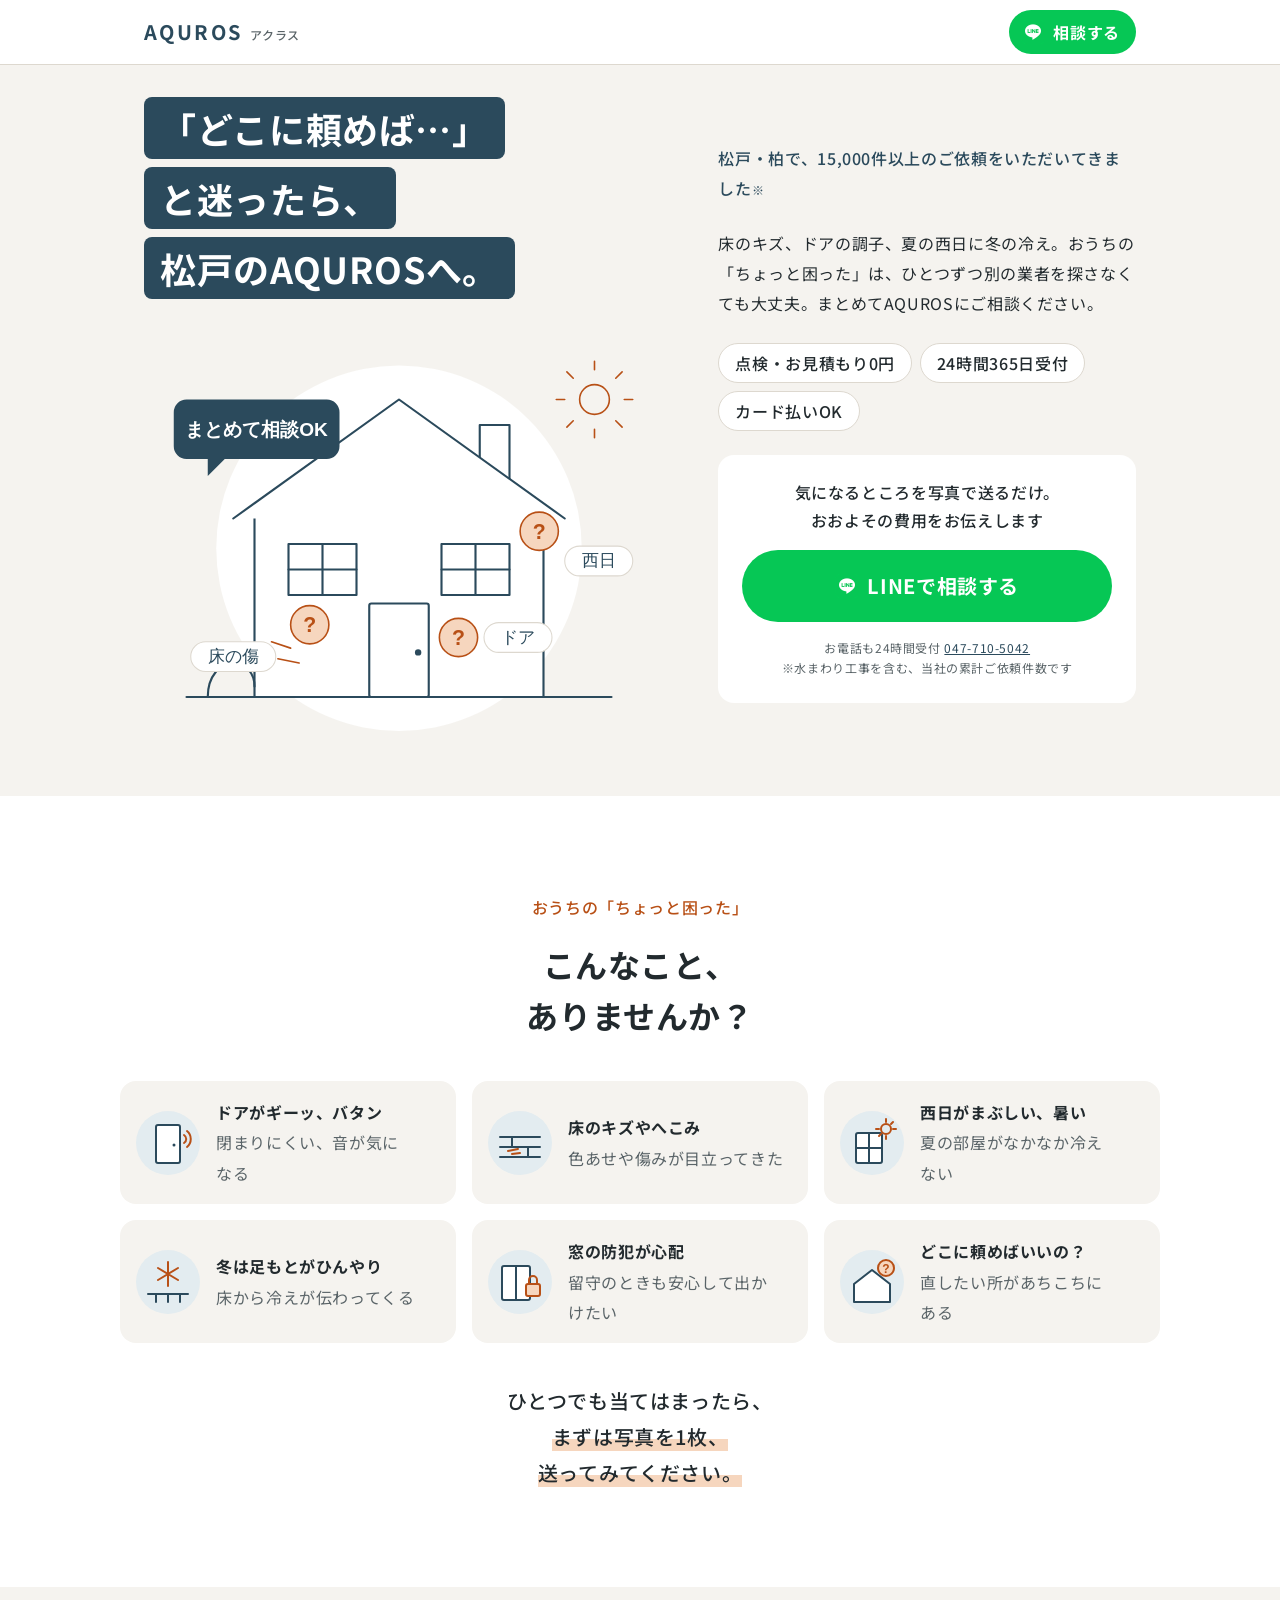
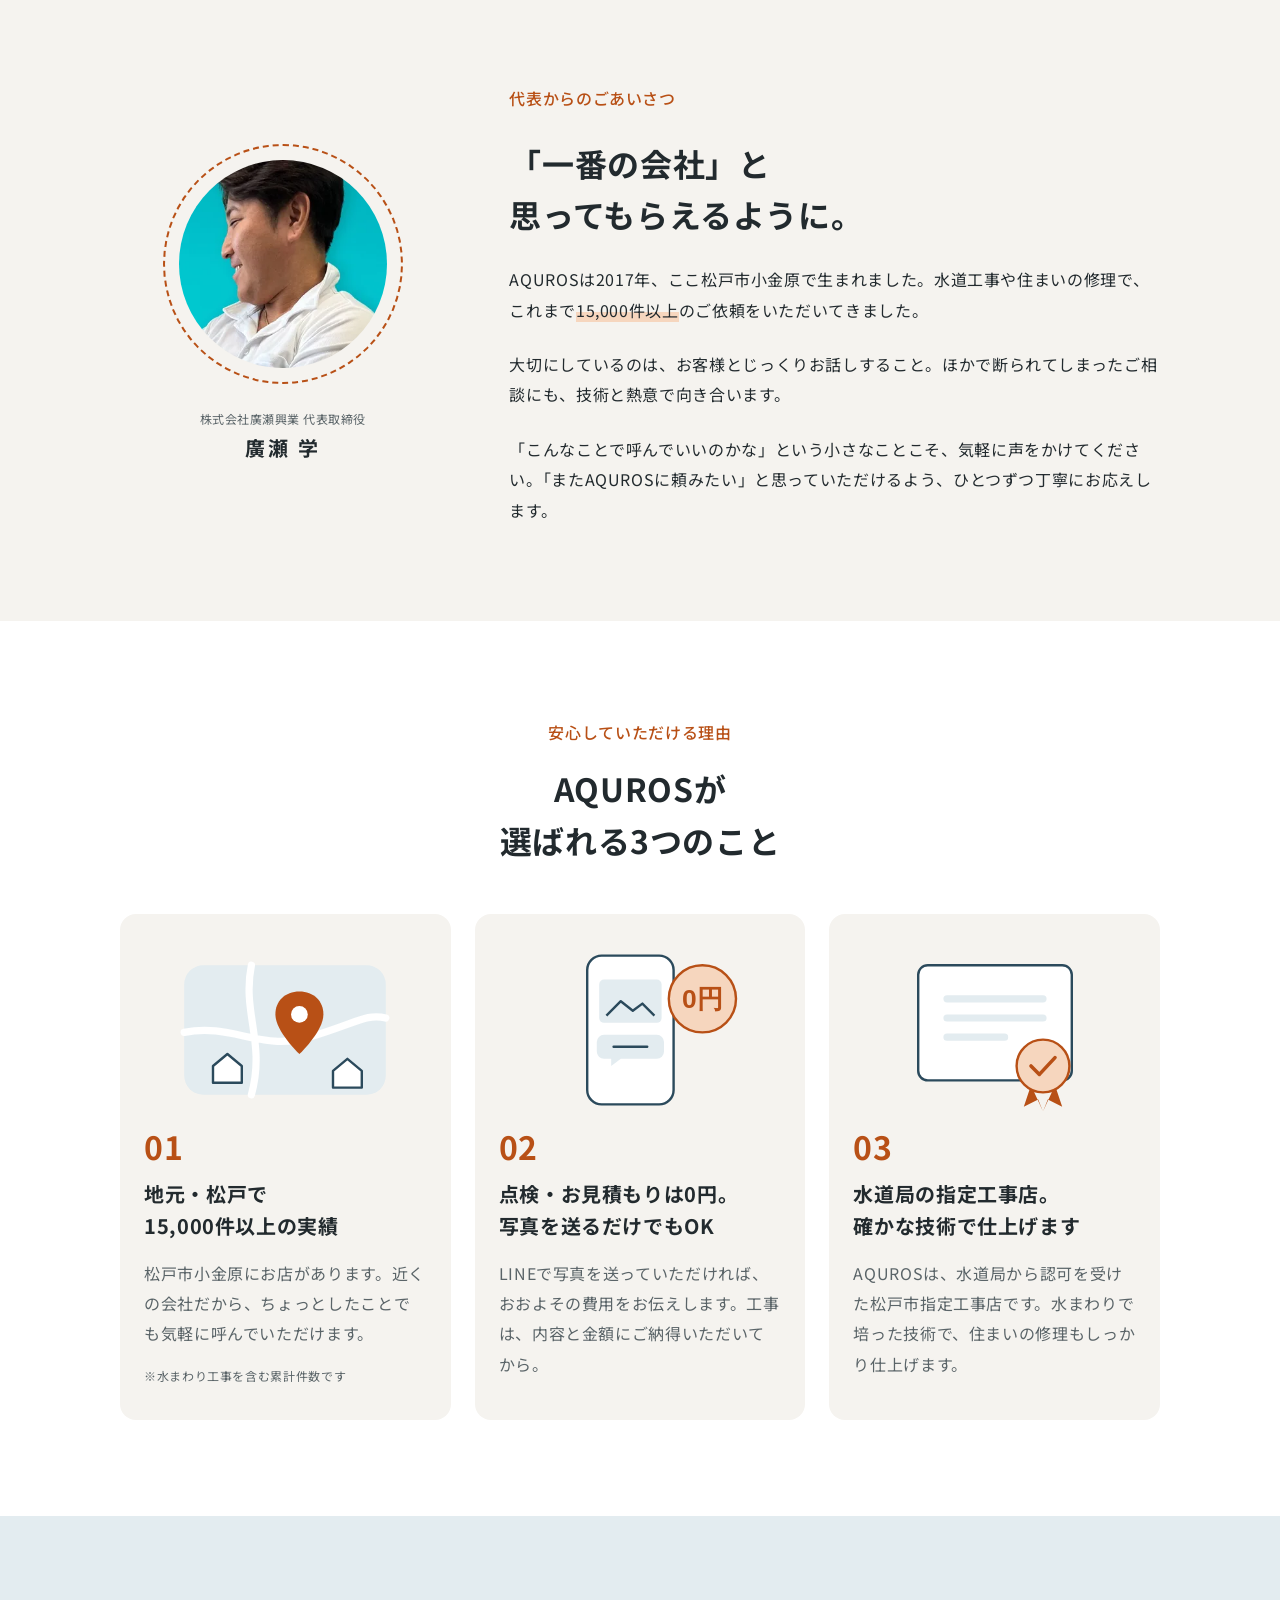
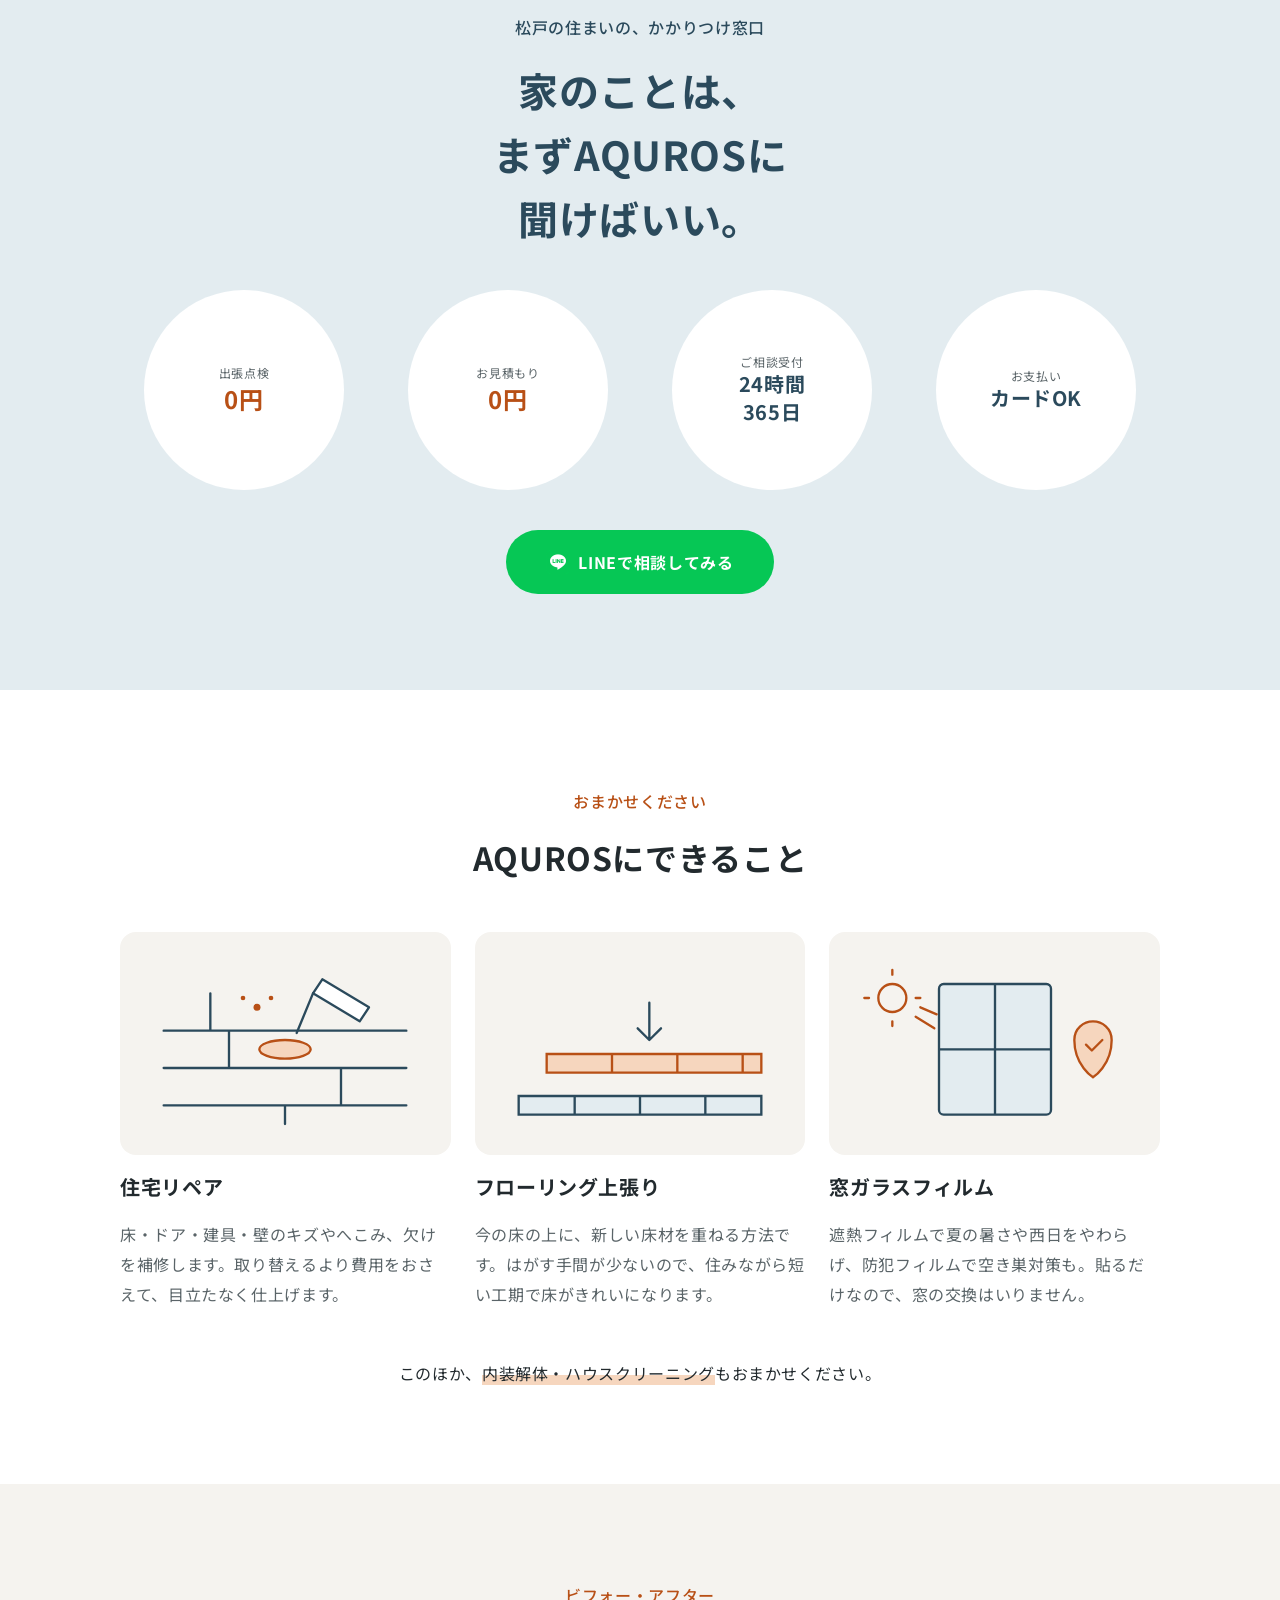
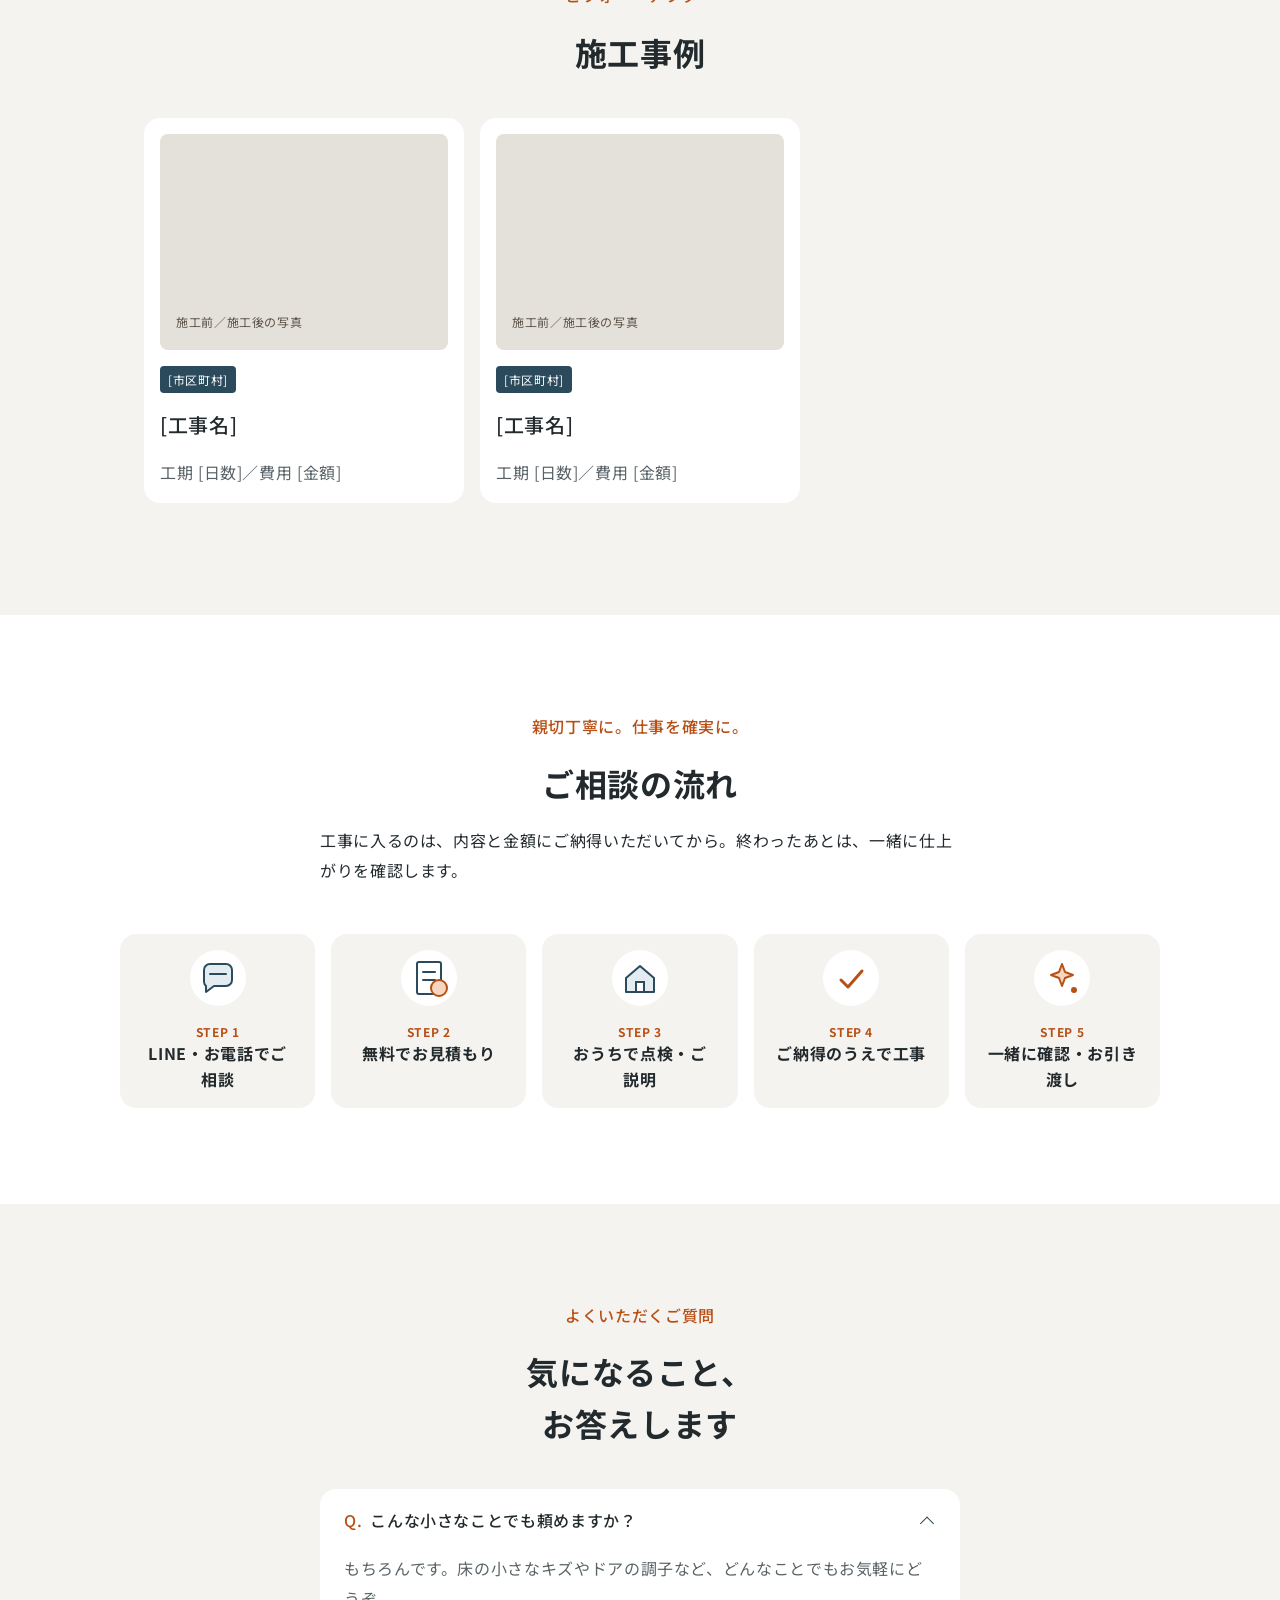
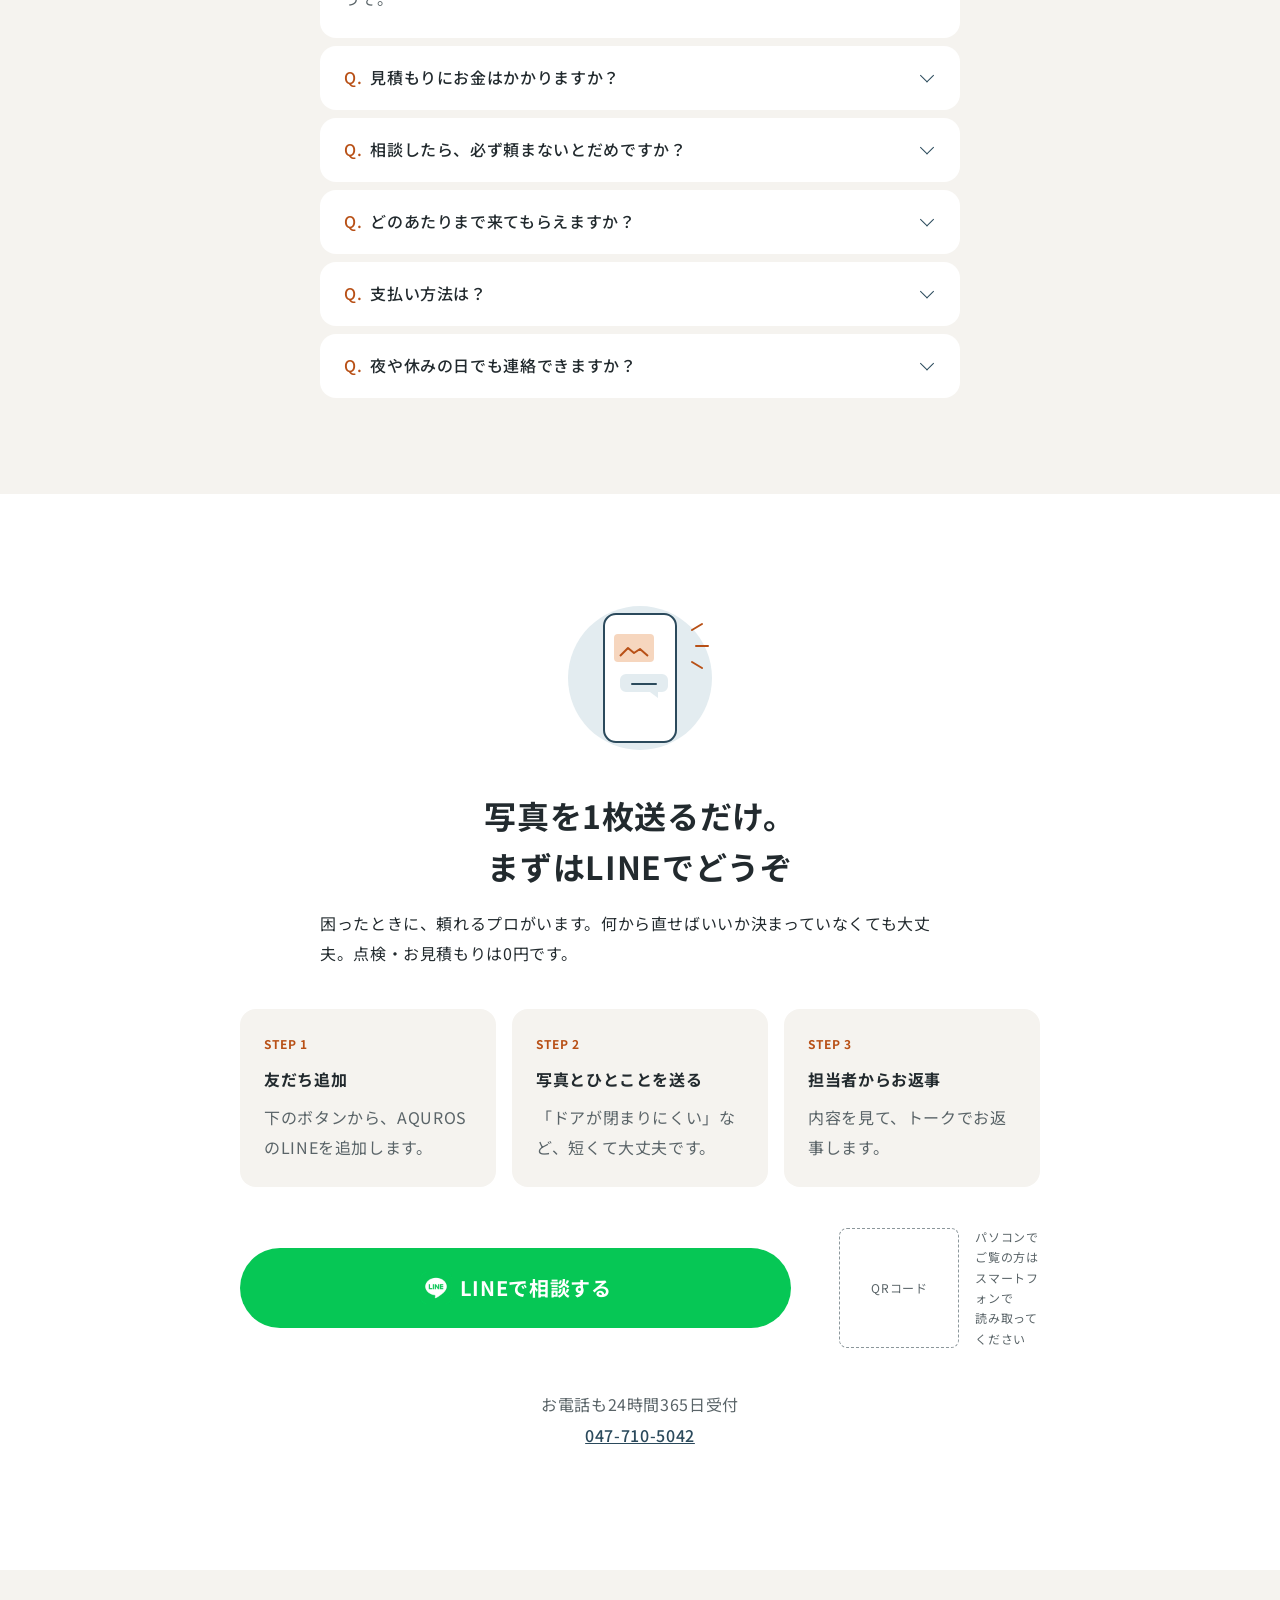
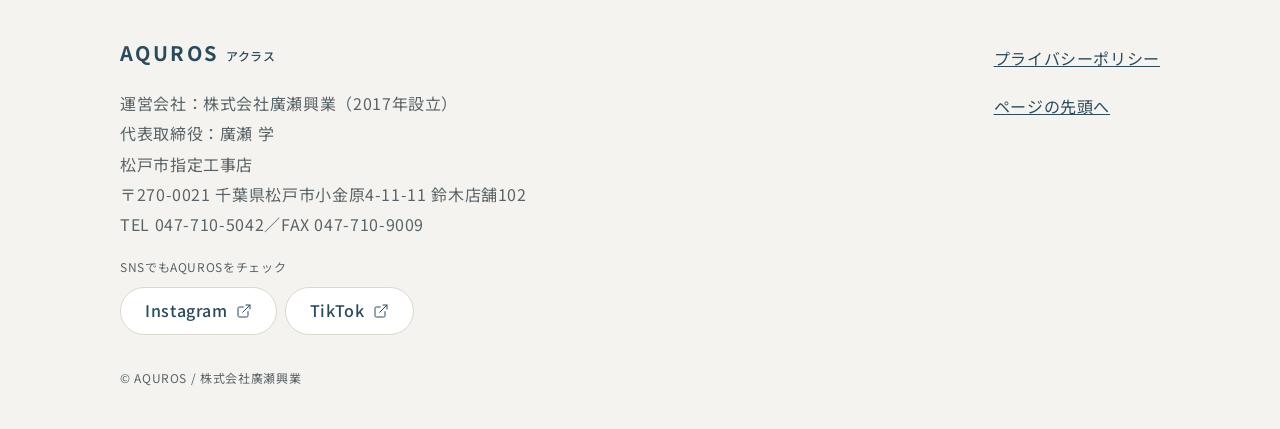
==== index.html @ 1b0f08cf "Initial commit Co-Authored-By: Claude Opus 5.5 <noreply@anthropic.com>" ====
<!doctype html>
<html lang="ja">
<head>
  <meta charset="utf-8">
  <meta name="viewport" content="width=device-width, initial-scale=1">
  <title>松戸・柏の住まいのリペア・リフォーム相談｜AQUROS（アクラス）</title>
  <meta name="description" content="床のキズ、ドアの調子、夏の西日に冬の冷え。おうちの「ちょっと困った」をまとめて相談できる、松戸市小金原のAQUROS（アクラス）。点検・お見積もり0円、LINEで写真を送るだけで概算がわかります。">
  <link rel="preconnect" href="https://fonts.googleapis.com">
  <link rel="preconnect" href="https://fonts.gstatic.com" crossorigin>
  <link rel="stylesheet" href="https://fonts.googleapis.com/css2?family=Noto+Sans+JP:wght@400;500;700&display=swap">
  <link rel="stylesheet" href="assets/css/reset.css">
  <link rel="stylesheet" href="assets/css/style.min.css">
  <script src="assets/vendor/gsap/gsap.min.js" defer></script>
  <script src="assets/vendor/gsap/ScrollTrigger.min.js" defer></script>
  <script src="assets/js/main.min.js" defer></script>
</head>
<body>
  <header class="header">
    <div class="header__inner">
      <a class="header__logo" href="#top" aria-label="AQUROS（アクラス）ページの先頭へ">
        <span class="header__logo-en">AQUROS</span>
        <span class="header__logo-ja">アクラス</span>
      </a>
      <!-- TODO: LINE公式アカウントの友だち追加URLに差し替え（ページ内の https://lin.ee/XXXXXXX をすべて置換） -->
      <a class="button button--line button--small" href="https://lin.ee/XXXXXXX" aria-label="LINEで相談する" data-cta="line-header">
        <img class="button__icon" src="assets/images/line-icon.png" alt="" width="24" height="24">
        <span class="button__label">相談する</span>
      </a>
    </div>
  </header>

  <main>
    <section class="fv" id="top">
      <div class="fv__inner">
        <div class="fv__main">
          <h1 class="fv__title">
            <span class="fv__title-line">「どこに頼めば…」</span>
            <span class="fv__title-line">と迷ったら、</span>
            <span class="fv__title-line">松戸のAQUROSへ。</span>
          </h1>
          <img class="fv__illust" src="assets/images/illust/fv-house.svg" alt="ドア・西日・床の傷など、家のあちこちに困りごとがある様子のイラスト" width="480" height="400" fetchpriority="high">
        </div>
        <div class="fv__body">
          <p class="fv__lead">松戸・柏で、15,000件以上のご依頼をいただいてきました<span class="fv__mark">※</span></p>
          <p class="fv__text">床のキズ、ドアの調子、夏の西日に冬の冷え。おうちの「ちょっと困った」は、ひとつずつ別の業者を探さなくても大丈夫。まとめてAQUROSにご相談ください。</p>
          <ul class="tag-list">
            <li class="tag-list__item">点検・お見積もり0円</li>
            <li class="tag-list__item">24時間365日受付</li>
            <li class="tag-list__item">カード払いOK</li>
          </ul>
          <div class="cta-box" data-hide-fixed-cta>
            <p class="cta-box__lead">気になるところを写真で送るだけ。<br>おおよその費用をお伝えします</p>
            <a class="button button--line button--large" href="https://lin.ee/XXXXXXX" data-cta="line-fv">
              <img class="button__icon" src="assets/images/line-icon.png" alt="" width="24" height="24">
              <span class="button__label">LINEで相談する</span>
            </a>
            <p class="cta-box__note">お電話も24時間受付 <a href="tel:0477105042">047-710-5042</a><br>※水まわり工事を含む、当社の累計ご依頼件数です</p>
          </div>
        </div>
      </div>
    </section>

    <section class="worries">
      <div class="worries__inner">
        <div class="section-heading" data-animate>
          <p class="section-heading__eyebrow">おうちの「ちょっと困った」</p>
          <h2 class="section-heading__title">こんなこと、<br>ありませんか？</h2>
        </div>
        <ul class="worries__list" data-animate>
          <li class="worry-card">
            <img class="worry-card__icon" src="assets/images/illust/worry-door.svg" alt="" width="64" height="64" loading="lazy">
            <p class="worry-card__body"><strong class="worry-card__title">ドアがギーッ、バタン</strong><span class="worry-card__text">閉まりにくい、音が気になる</span></p>
          </li>
          <li class="worry-card">
            <img class="worry-card__icon" src="assets/images/illust/worry-floor.svg" alt="" width="64" height="64" loading="lazy">
            <p class="worry-card__body"><strong class="worry-card__title">床のキズやへこみ</strong><span class="worry-card__text">色あせや傷みが目立ってきた</span></p>
          </li>
          <li class="worry-card">
            <img class="worry-card__icon" src="assets/images/illust/worry-sun.svg" alt="" width="64" height="64" loading="lazy">
            <p class="worry-card__body"><strong class="worry-card__title">西日がまぶしい、暑い</strong><span class="worry-card__text">夏の部屋がなかなか冷えない</span></p>
          </li>
          <li class="worry-card">
            <img class="worry-card__icon" src="assets/images/illust/worry-cold.svg" alt="" width="64" height="64" loading="lazy">
            <p class="worry-card__body"><strong class="worry-card__title">冬は足もとがひんやり</strong><span class="worry-card__text">床から冷えが伝わってくる</span></p>
          </li>
          <li class="worry-card">
            <img class="worry-card__icon" src="assets/images/illust/worry-window.svg" alt="" width="64" height="64" loading="lazy">
            <p class="worry-card__body"><strong class="worry-card__title">窓の防犯が心配</strong><span class="worry-card__text">留守のときも安心して出かけたい</span></p>
          </li>
          <li class="worry-card">
            <img class="worry-card__icon" src="assets/images/illust/worry-question.svg" alt="" width="64" height="64" loading="lazy">
            <p class="worry-card__body"><strong class="worry-card__title">どこに頼めばいいの？</strong><span class="worry-card__text">直したい所があちこちにある</span></p>
          </li>
        </ul>
        <p class="worries__closing">ひとつでも当てはまったら、<br><span class="marker">まずは写真を1枚、</span><br><span class="marker">送ってみてください。</span></p>
      </div>
    </section>

    <section class="message">
      <div class="message__inner" data-animate>
        <div class="message__profile">
          <img class="message__photo" src="assets/images/ceo.webp" alt="代表取締役 廣瀬 学" width="208" height="208" loading="lazy">
          <p class="message__name"><span class="message__role">株式会社廣瀬興業 代表取締役</span><br>廣瀬 学</p>
        </div>
        <div class="message__body">
          <p class="message__eyebrow">代表からのごあいさつ</p>
          <h2 class="message__title">「一番の会社」と<br>思ってもらえるように。</h2>
          <p>AQUROSは2017年、ここ松戸市小金原で生まれました。水道工事や住まいの修理で、これまで<span class="marker">15,000件以上</span>のご依頼をいただいてきました。</p>
          <p>大切にしているのは、お客様とじっくりお話しすること。ほかで断られてしまったご相談にも、技術と熱意で向き合います。</p>
          <p>「こんなことで呼んでいいのかな」という小さなことこそ、気軽に声をかけてください。「またAQUROSに頼みたい」と思っていただけるよう、ひとつずつ丁寧にお応えします。</p>
        </div>
      </div>
    </section>

    <section class="reason">
      <div class="reason__inner">
        <div class="section-heading" data-animate>
          <p class="section-heading__eyebrow">安心していただける理由</p>
          <h2 class="section-heading__title">AQUROSが<br>選ばれる3つのこと</h2>
        </div>
        <div class="reason__list">
          <article class="reason-card" data-animate>
            <img class="reason-card__illust" src="assets/images/illust/reason-local.svg" alt="" width="200" height="140" loading="lazy">
            <span class="reason-card__number">01</span>
            <h3 class="reason-card__title">地元・松戸で<br>15,000件以上の実績</h3>
            <p class="reason-card__text">松戸市小金原にお店があります。近くの会社だから、ちょっとしたことでも気軽に呼んでいただけます。</p>
            <p class="reason-card__note">※水まわり工事を含む累計件数です</p>
          </article>
          <article class="reason-card" data-animate>
            <img class="reason-card__illust" src="assets/images/illust/reason-photo.svg" alt="" width="200" height="140" loading="lazy">
            <span class="reason-card__number">02</span>
            <h3 class="reason-card__title">点検・お見積もりは0円。<br>写真を送るだけでもOK</h3>
            <p class="reason-card__text">LINEで写真を送っていただければ、おおよその費用をお伝えします。工事は、内容と金額にご納得いただいてから。</p>
          </article>
          <article class="reason-card" data-animate>
            <img class="reason-card__illust" src="assets/images/illust/reason-certified.svg" alt="" width="200" height="140" loading="lazy">
            <span class="reason-card__number">03</span>
            <h3 class="reason-card__title">水道局の指定工事店。<br>確かな技術で仕上げます</h3>
            <p class="reason-card__text">AQUROSは、水道局から認可を受けた松戸市指定工事店です。水まわりで培った技術で、住まいの修理もしっかり仕上げます。</p>
          </article>
        </div>
      </div>
    </section>

    <section class="appeal">
      <div class="appeal__inner" data-animate>
        <div class="appeal__heading">
          <p class="appeal__eyebrow">松戸の住まいの、かかりつけ窓口</p>
          <h2 class="appeal__title">家のことは、<br>まずAQUROSに<br>聞けばいい。</h2>
        </div>
        <ul class="appeal__list">
          <li class="appeal__item"><span class="appeal__label">出張点検</span><strong class="appeal__value appeal__value--accent">0円</strong></li>
          <li class="appeal__item"><span class="appeal__label">お見積もり</span><strong class="appeal__value appeal__value--accent">0円</strong></li>
          <li class="appeal__item"><span class="appeal__label">ご相談受付</span><strong class="appeal__value">24時間<br>365日</strong></li>
          <li class="appeal__item"><span class="appeal__label">お支払い</span><strong class="appeal__value">カードOK</strong></li>
        </ul>
        <a class="button button--line button--round" href="https://lin.ee/XXXXXXX" data-cta="line-appeal">
          <img class="button__icon" src="assets/images/line-icon.png" alt="" width="24" height="24">
          <span class="button__label">LINEで相談してみる</span>
        </a>
      </div>
    </section>

    <section class="service">
      <div class="service__inner">
        <div class="section-heading" data-animate>
          <p class="section-heading__eyebrow">おまかせください</p>
          <h2 class="section-heading__title">AQUROSにできること</h2>
        </div>
        <div class="service__list">
          <article class="service-card" data-animate>
            <div class="service-card__visual">
              <img class="service-card__illust" src="assets/images/illust/service-repair.svg" alt="" width="240" height="150" loading="lazy">
            </div>
            <h3 class="service-card__title">住宅リペア</h3>
            <p class="service-card__text">床・ドア・建具・壁のキズやへこみ、欠けを補修します。取り替えるより費用をおさえて、目立たなく仕上げます。</p>
          </article>
          <article class="service-card" data-animate>
            <div class="service-card__visual">
              <img class="service-card__illust" src="assets/images/illust/service-flooring.svg" alt="" width="240" height="150" loading="lazy">
            </div>
            <h3 class="service-card__title">フローリング上張り</h3>
            <p class="service-card__text">今の床の上に、新しい床材を重ねる方法です。はがす手間が少ないので、住みながら短い工期で床がきれいになります。</p>
          </article>
          <article class="service-card" data-animate>
            <div class="service-card__visual">
              <img class="service-card__illust" src="assets/images/illust/service-film.svg" alt="" width="240" height="150" loading="lazy">
            </div>
            <h3 class="service-card__title">窓ガラスフィルム</h3>
            <p class="service-card__text">遮熱フィルムで夏の暑さや西日をやわらげ、防犯フィルムで空き巣対策も。貼るだけなので、窓の交換はいりません。</p>
          </article>
        </div>
        <p class="service__more">このほか、<span class="marker">内装解体・ハウスクリーニング</span>もおまかせください。</p>
      </div>
    </section>

    <section class="works">
      <div class="works__inner">
        <div class="section-heading" data-animate>
          <p class="section-heading__eyebrow">ビフォー・アフター</p>
          <h2 class="section-heading__title">施工事例</h2>
        </div>
        <!-- TODO: 掲載許可済みの施工写真と工事情報を受領後に差し替え。WP化時はカスタム投稿「施工事例」のループに置き換える想定 -->
        <div class="works__list">
          <article class="work-card">
            <div class="work-card__visual work-card__visual--placeholder">施工前／施工後の写真</div>
            <span class="work-card__area">[市区町村]</span>
            <h3 class="work-card__title">[工事名]</h3>
            <p class="work-card__meta">工期 [日数]／費用 [金額]</p>
          </article>
          <article class="work-card">
            <div class="work-card__visual work-card__visual--placeholder">施工前／施工後の写真</div>
            <span class="work-card__area">[市区町村]</span>
            <h3 class="work-card__title">[工事名]</h3>
            <p class="work-card__meta">工期 [日数]／費用 [金額]</p>
          </article>
        </div>
      </div>
    </section>

    <section class="flow">
      <div class="flow__inner">
        <div class="section-heading" data-animate>
          <p class="section-heading__eyebrow">親切丁寧に。仕事を確実に。</p>
          <h2 class="section-heading__title">ご相談の流れ</h2>
          <p class="section-heading__lead">工事に入るのは、内容と金額にご納得いただいてから。終わったあとは、一緒に仕上がりを確認します。</p>
        </div>
        <ol class="flow__list" data-animate>
          <li class="flow-step"><img class="flow-step__icon" src="assets/images/illust/flow-consult.svg" alt="" width="56" height="56" loading="lazy"><p class="flow-step__body"><span class="flow-step__number">STEP 1</span><strong class="flow-step__title">LINE・お電話でご相談</strong></p></li>
          <li class="flow-step"><img class="flow-step__icon" src="assets/images/illust/flow-estimate.svg" alt="" width="56" height="56" loading="lazy"><p class="flow-step__body"><span class="flow-step__number">STEP 2</span><strong class="flow-step__title">無料でお見積もり</strong></p></li>
          <li class="flow-step"><img class="flow-step__icon" src="assets/images/illust/flow-visit.svg" alt="" width="56" height="56" loading="lazy"><p class="flow-step__body"><span class="flow-step__number">STEP 3</span><strong class="flow-step__title">おうちで点検・ご説明</strong></p></li>
          <li class="flow-step"><img class="flow-step__icon" src="assets/images/illust/flow-agree.svg" alt="" width="56" height="56" loading="lazy"><p class="flow-step__body"><span class="flow-step__number">STEP 4</span><strong class="flow-step__title">ご納得のうえで工事</strong></p></li>
          <li class="flow-step"><img class="flow-step__icon" src="assets/images/illust/flow-complete.svg" alt="" width="56" height="56" loading="lazy"><p class="flow-step__body"><span class="flow-step__number">STEP 5</span><strong class="flow-step__title">一緒に確認・お引き渡し</strong></p></li>
        </ol>
      </div>
    </section>

    <section class="faq">
      <div class="faq__inner">
        <div class="section-heading" data-animate>
          <p class="section-heading__eyebrow">よくいただくご質問</p>
          <h2 class="section-heading__title">気になること、<br>お答えします</h2>
        </div>
        <div class="faq__list" data-animate>
          <details class="faq__item" open>
            <summary class="faq__question"><span class="faq__q">Q.</span>こんな小さなことでも頼めますか？</summary>
            <p class="faq__answer">もちろんです。床の小さなキズやドアの調子など、どんなことでもお気軽にどうぞ。</p>
          </details>
          <details class="faq__item">
            <summary class="faq__question"><span class="faq__q">Q.</span>見積もりにお金はかかりますか？</summary>
            <p class="faq__answer">出張点検・お見積もりは0円です。LINEで写真を送っていただければ、おおよその金額もお伝えします。</p>
          </details>
          <details class="faq__item">
            <summary class="faq__question"><span class="faq__q">Q.</span>相談したら、必ず頼まないとだめですか？</summary>
            <p class="faq__answer">いいえ、大丈夫です。お見積もりの内容と金額にご納得いただけたときだけ、工事に入ります。</p>
          </details>
          <details class="faq__item">
            <summary class="faq__question"><span class="faq__q">Q.</span>どのあたりまで来てもらえますか？</summary>
            <p class="faq__answer">松戸市・柏市を中心に、関東全域にうかがっています。</p>
          </details>
          <details class="faq__item">
            <summary class="faq__question"><span class="faq__q">Q.</span>支払い方法は？</summary>
            <p class="faq__answer">クレジットカードでのお支払いにも対応しています。</p>
          </details>
          <details class="faq__item">
            <summary class="faq__question"><span class="faq__q">Q.</span>夜や休みの日でも連絡できますか？</summary>
            <p class="faq__answer">はい。お問い合わせは24時間365日受け付けています。</p>
          </details>
        </div>
      </div>
    </section>

    <section class="contact" id="contact">
      <div class="contact__inner">
        <img class="contact__illust" src="assets/images/illust/contact-phone.svg" alt="" width="240" height="160" loading="lazy">
        <div class="section-heading" data-animate>
          <h2 class="section-heading__title">写真を1枚送るだけ。<br>まずはLINEでどうぞ</h2>
          <p class="section-heading__lead section-heading__lead--left">困ったときに、頼れるプロがいます。何から直せばいいか決まっていなくても大丈夫。点検・お見積もりは0円です。</p>
        </div>
        <ol class="contact__steps" data-animate>
          <li class="contact__step"><span class="contact__number">STEP 1</span><strong class="contact__step-title">友だち追加</strong><span class="contact__step-text">下のボタンから、AQUROSのLINEを追加します。</span></li>
          <li class="contact__step"><span class="contact__number">STEP 2</span><strong class="contact__step-title">写真とひとことを送る</strong><span class="contact__step-text">「ドアが閉まりにくい」など、短くて大丈夫です。</span></li>
          <li class="contact__step"><span class="contact__number">STEP 3</span><strong class="contact__step-title">担当者からお返事</strong><span class="contact__step-text">内容を見て、トークでお返事します。</span></li>
        </ol>
        <div class="contact__action" data-hide-fixed-cta>
          <a class="button button--line button--xlarge" href="https://lin.ee/XXXXXXX" data-cta="line-contact">
            <img class="button__icon button__icon--large" src="assets/images/line-icon.png" alt="" width="32" height="32">
            <span class="button__label">LINEで相談する</span>
          </a>
          <div class="contact__qr">
            <!-- TODO: LINE公式アカウントのQRコード画像（assets/images/line-qr.png）を受領後、placeholderをimgに差し替え -->
            <div class="contact__qr-placeholder">QRコード</div>
            <p class="contact__qr-text">パソコンでご覧の方は<br>スマートフォンで<br>読み取ってください</p>
          </div>
        </div>
        <p class="contact__tel">お電話も24時間365日受付<br><a class="contact__tel-link" href="tel:0477105042" data-cta="tel-contact">047-710-5042</a></p>
      </div>
    </section>
  </main>

  <footer class="footer">
    <div class="footer__inner">
      <div class="footer__info">
        <p class="footer__logo">AQUROS<span class="footer__logo-ja">アクラス</span></p>
        <p class="footer__address">運営会社：株式会社廣瀬興業（2017年設立）<br>代表取締役：廣瀬 学<br>松戸市指定工事店<br>〒270-0021 千葉県松戸市小金原4-11-11 鈴木店舗102<br>TEL 047-710-5042／FAX 047-710-9009</p>
        <div class="footer__sns">
          <p class="footer__sns-title">SNSでもAQUROSをチェック</p>
          <ul class="footer__sns-list">
            <li><a class="sns-link" href="https://www.instagram.com/aquros_matsudo/" target="_blank" rel="noopener">Instagram<svg class="sns-link__icon" width="16" height="16" viewBox="0 0 24 24" aria-hidden="true"><path d="M15 3h6v6"></path><path d="M10 14 21 3"></path><path d="M18 13v6a2 2 0 0 1-2 2H5a2 2 0 0 1-2-2V8a2 2 0 0 1 2-2h6"></path></svg></a></li>
            <li><a class="sns-link" href="https://www.tiktok.com/@aquros7" target="_blank" rel="noopener">TikTok<svg class="sns-link__icon" width="16" height="16" viewBox="0 0 24 24" aria-hidden="true"><path d="M15 3h6v6"></path><path d="M10 14 21 3"></path><path d="M18 13v6a2 2 0 0 1-2 2H5a2 2 0 0 1-2-2V8a2 2 0 0 1 2-2h6"></path></svg></a></li>
          </ul>
        </div>
      </div>
      <nav class="footer__nav" aria-label="フッター">
        <!-- TODO: プライバシーポリシーのURLを確定後に差し替え -->
        <a class="footer__link" href="#">プライバシーポリシー</a>
        <a class="footer__link" href="#top">ページの先頭へ</a>
      </nav>
    </div>
    <p class="footer__copyright"><small>&copy; AQUROS / 株式会社廣瀬興業</small></p>
  </footer>

  <div class="fixed-cta" data-fixed-cta>
    <a class="button button--line button--block" href="https://lin.ee/XXXXXXX" data-cta="line-fixed">
      <img class="button__icon" src="assets/images/line-icon.png" alt="" width="24" height="24">
      <span class="button__label">LINEで相談する</span>
    </a>
  </div>
</body>
</html>
---- assets/css/style.min.css ----
:root{--color-text:#222a2e;--color-sub:#5a6468;--color-navy:#2b4a5c;--color-accent:#b85016;--color-peach:#f6d6be;--color-sky:#e3ecf0;--color-line:#06c755;--color-bg-soft:#f5f3ef;--color-border:#ddd8cf;--color-photo:#e4e1da;--color-white:#ffffff;--font-family-base:"Noto Sans JP", "Hiragino Sans", "Hiragino Kaku Gothic ProN", "Yu Gothic", Meiryo, sans-serif;--font-size-heading:clamp(24px, 6.2vw, 32px);--content-width:1040px;--read-width:640px;--page-gutter:24px;--section-space:96px;--radius:16px;--radius-small:8px;--fixed-cta-space:88px}html{scroll-padding-top:72px}@media (prefers-reduced-motion:no-preference){html{scroll-behavior:smooth}}body{padding-bottom:var(--fixed-cta-space);font-family:var(--font-family-base);font-size:16px;line-height:1.9;letter-spacing:.04em;color:var(--color-text);background:var(--color-white);text-wrap:pretty}.button{display:inline-flex;align-items:center;justify-content:center;gap:8px;min-height:56px;padding:0 24px;border-radius:999px;font-weight:700;line-height:1;white-space:nowrap;transition:opacity .2s}.button:hover{opacity:.88}.button--line{color:var(--color-white);background:var(--color-line)}.button--small{min-height:44px;padding:0 16px 0 12px}.button--large{min-height:72px;font-size:20px}.button--xlarge{width:100%;min-height:80px;font-size:20px}.button--round{min-height:64px;padding:0 40px}.button--block{width:100%}.button__icon{flex:0 0 24px;width:24px;height:24px}.button__icon--large{flex-basis:32px;width:32px;height:32px}.marker{background:linear-gradient(transparent 60%,var(--color-peach) 60%)}.tag-list{display:flex;flex-wrap:wrap;gap:8px;font-weight:500}.cta-box,.tag-list__item{background:var(--color-white)}.tag-list__item{padding:4px 16px;border:1px solid var(--color-border);border-radius:999px}.cta-box{display:flex;flex-direction:column;gap:16px;padding:24px;border-radius:var(--radius)}.cta-box__lead,.cta-box__note{line-height:1.7;text-align:center}.cta-box__lead{font-weight:500}.cta-box__note{font-size:12px;color:var(--color-sub)}.cta-box__note a{color:var(--color-navy);text-decoration:underline}.section-heading{display:flex;flex-direction:column;align-items:center;gap:16px;text-align:center}.section-heading__eyebrow{font-weight:500;color:var(--color-accent)}.section-heading__title{font-size:var(--font-size-heading);font-weight:700;line-height:1.6}.section-heading__lead{max-width:var(--read-width);text-align:left}.worry-card{display:flex;align-items:center;gap:16px;padding:16px 24px 16px 16px;border-radius:var(--radius);background:var(--color-bg-soft)}.worry-card__icon{flex:0 0 64px;width:64px;height:64px}.worry-card__body{display:flex;flex-direction:column}.worry-card__title{font-weight:700}.worry-card__text{color:var(--color-sub)}.reason-card{display:flex;flex-direction:column;gap:16px;padding:32px 24px;border-radius:var(--radius);background:var(--color-bg-soft)}.reason-card__illust{align-self:center;width:100%;max-width:240px}.reason-card__number{font-size:32px;font-weight:700;line-height:1;color:var(--color-accent)}.reason-card__title{font-size:20px;font-weight:700;line-height:1.6}.reason-card__note,.reason-card__text{color:var(--color-sub)}.reason-card__note{font-size:12px}.service-card{display:flex;flex-direction:column;gap:16px}.service-card__visual{display:flex;justify-content:center;padding:24px;border-radius:var(--radius);background:var(--color-bg-soft)}.service-card__illust{width:100%;max-width:280px}.service-card__title{font-size:20px;font-weight:700;line-height:1.6}.service-card__text{color:var(--color-sub)}.work-card{display:flex;flex:0 0 min(80%,320px);flex-direction:column;gap:16px;padding:16px;border-radius:var(--radius);background:var(--color-white);scroll-snap-align:start}.work-card__visual{aspect-ratio:4/3;overflow:hidden;border-radius:var(--radius-small);background:var(--color-photo)}.work-card__visual--placeholder{display:flex;align-items:flex-end;padding:16px;font-size:12px;color:#5c5348}.work-card__area{align-self:flex-start;padding:4px 8px;border-radius:4px;font-size:12px;line-height:1.6;color:var(--color-white);background:var(--color-navy)}.work-card__title{font-size:20px;font-weight:500;line-height:1.6}.work-card__meta{color:var(--color-sub)}.flow-step{display:flex;align-items:center;gap:16px;padding:16px;border-radius:var(--radius);background:var(--color-bg-soft)}.flow-step__icon{flex:0 0 56px;width:56px;height:56px}.flow-step__body{display:flex;flex-direction:column;line-height:1.6}.flow-step__number{font-size:12px;font-weight:700;color:var(--color-accent)}.flow-step__title{font-weight:700}.sns-link{display:inline-flex;align-items:center;gap:8px;min-height:48px;padding:0 24px;border:1px solid var(--color-border);border-radius:999px;font-weight:500;color:var(--color-navy);background:var(--color-white)}.sns-link__icon{fill:none;stroke:currentColor;stroke-width:1.5;stroke-linecap:round;stroke-linejoin:round}.header{position:sticky;top:0;z-index:10;border-bottom:1px solid var(--color-border);background:rgba(255,255,255,.96)}.header__inner{display:flex;align-items:center;justify-content:space-between;gap:16px;max-width:var(--content-width);min-height:64px;margin:0 auto;padding:8px var(--page-gutter)}.header__logo{display:flex;align-items:baseline;gap:8px;line-height:1.2;white-space:nowrap}.header__logo-en{font-size:20px;font-weight:700;letter-spacing:.12em;color:var(--color-navy)}.header__logo-ja{font-size:12px;font-weight:500;color:var(--color-sub)}.footer{padding:64px var(--page-gutter) 40px;color:var(--color-sub);background:var(--color-bg-soft)}.footer__inner{display:flex;flex-wrap:wrap;justify-content:space-between;gap:32px 64px;max-width:var(--content-width);margin:0 auto}.footer__info{display:flex;flex-direction:column;gap:16px}.footer__logo{font-size:20px;font-weight:700;letter-spacing:.12em;color:var(--color-navy)}.footer__logo-ja{margin-left:8px;font-size:12px;font-weight:500;letter-spacing:.04em}.footer__sns{display:flex;flex-direction:column;gap:8px}.footer__sns-title{font-size:12px}.footer__sns-list{display:flex;flex-wrap:wrap;gap:8px}.footer__nav{display:flex;flex-direction:column}.footer__link{display:inline-flex;align-items:center;min-height:48px;color:var(--color-navy);text-decoration:underline}.footer__copyright{max-width:var(--content-width);margin:32px auto 0;font-size:12px}.fixed-cta{position:fixed;right:0;bottom:0;left:0;z-index:20;padding:8px 16px calc(8px + env(safe-area-inset-bottom));border-top:1px solid var(--color-border);background:rgba(255,255,255,.96);transition:transform .3s}.fixed-cta .button{max-width:640px;margin:0 auto}.fixed-cta--hidden{transform:translateY(100%)}.fv{background:var(--color-bg-soft)}.fv__inner,.fv__main,.fv__title{display:flex;flex-direction:column}.fv__inner{gap:40px;max-width:var(--content-width);margin:0 auto;padding:32px var(--page-gutter) 48px}.fv__main,.fv__title{gap:24px}.fv__title{align-items:flex-start;gap:8px;font-size:clamp(24px,6.2vw,36px);font-weight:700;line-height:1.5;color:var(--color-white)}.fv__title-line{padding:4px 16px;border-radius:var(--radius-small);background:var(--color-navy)}.fv__illust{align-self:center;width:100%;max-width:520px}.fv__body{display:flex;flex-direction:column;gap:24px}.fv__lead{font-weight:500;color:var(--color-navy)}.fv__mark{font-size:12px}.worries{padding:var(--section-space) var(--page-gutter)}.worries__inner{display:flex;flex-direction:column;align-items:center;gap:40px;max-width:var(--content-width);margin:0 auto}.worries__list{display:grid;gap:16px;width:100%}.worries__closing{font-size:20px;font-weight:500;line-height:1.8;text-align:center}.message{padding:var(--section-space) var(--page-gutter);background:var(--color-bg-soft)}.message__inner,.message__profile{display:flex;flex-direction:column;align-items:center}.message__inner{gap:40px;max-width:var(--content-width);margin:0 auto}.message__profile{gap:16px}.message__photo{width:240px;height:240px;padding:14px;border:2px dashed var(--color-accent);border-radius:50%;object-fit:cover;background:var(--color-photo);background-clip:content-box}.message__name{font-size:20px;font-weight:700;line-height:1.6;letter-spacing:.12em;text-align:center}.message__role{font-size:12px;font-weight:400;letter-spacing:.04em;color:var(--color-sub)}.message__body{display:flex;flex-direction:column;gap:24px}.message__eyebrow{font-weight:500;color:var(--color-accent)}.message__title{font-size:var(--font-size-heading);font-weight:700;line-height:1.6}.reason{padding:var(--section-space) var(--page-gutter)}.reason__inner{display:flex;flex-direction:column;gap:48px;max-width:var(--content-width);margin:0 auto}.reason__list{display:grid;gap:24px}.appeal{padding:var(--section-space) var(--page-gutter);background:var(--color-sky)}.appeal__heading,.appeal__inner{display:flex;flex-direction:column;align-items:center}.appeal__inner{gap:40px;max-width:var(--content-width);margin:0 auto}.appeal__heading{gap:16px;text-align:center;color:var(--color-navy)}.appeal__eyebrow{font-weight:500}.appeal__title{font-size:clamp(28px,7.2vw,40px);font-weight:700;line-height:1.6}.appeal__list{display:grid;grid-template-columns:repeat(2,minmax(0,1fr));justify-items:center;gap:16px;width:100%}.appeal__item{display:flex;flex-direction:column;align-items:center;justify-content:center;width:100%;max-width:200px;aspect-ratio:1/1;border-radius:50%;line-height:1.4;text-align:center;background:var(--color-white)}.appeal__label{font-size:12px;color:var(--color-sub)}.appeal__value{font-size:20px;font-weight:700;color:var(--color-navy)}.appeal__value--accent{font-size:24px;color:var(--color-accent)}.service{padding:var(--section-space) var(--page-gutter)}.service__inner{display:flex;flex-direction:column;gap:48px;max-width:var(--content-width);margin:0 auto}.service__list{display:grid;gap:24px}.service__more{text-align:center}.works{padding:var(--section-space)0;background:var(--color-bg-soft)}.works__inner{display:flex;flex-direction:column;gap:40px;max-width:var(--content-width);margin:0 auto}.works__list{display:flex;gap:16px;padding:0 var(--page-gutter) 16px;overflow-x:auto;scroll-snap-type:x mandatory}.flow{padding:var(--section-space) var(--page-gutter)}.flow__inner{display:flex;flex-direction:column;gap:48px;max-width:var(--content-width);margin:0 auto}.flow__list{display:grid;gap:16px}.faq{padding:var(--section-space) var(--page-gutter);background:var(--color-bg-soft)}.faq__inner,.faq__list{display:flex;flex-direction:column}.faq__inner{gap:40px;max-width:var(--read-width);margin:0 auto}.faq__list{gap:8px}.faq__item{padding:0 24px;border-radius:var(--radius);background:var(--color-white)}.faq__question{position:relative;display:block;min-height:64px;padding:16px 32px 16px 0;font-weight:500;list-style:none}.faq__question::-webkit-details-marker{display:none}.faq__question::after{content:"";position:absolute;top:50%;right:4px;width:10px;height:10px;border-right:1.5px solid var(--color-navy);border-bottom:1.5px solid var(--color-navy);transform:translateY(-75%) rotate(45deg);transition:transform .2s}.faq__item[open] .faq__question::after{transform:translateY(-25%) rotate(-135deg)}.faq__q{margin-right:8px;color:var(--color-accent)}.faq__answer{padding-bottom:24px;color:var(--color-sub)}.contact{padding:var(--section-space) var(--page-gutter) 120px}.contact__inner{display:flex;flex-direction:column;align-items:center;gap:40px;max-width:var(--content-width);margin:0 auto}.contact__illust{width:240px}.contact__steps{display:grid;gap:16px;width:100%;max-width:800px}.contact__step{display:flex;flex-direction:column;gap:8px;padding:24px;border-radius:var(--radius);background:var(--color-bg-soft)}.contact__number{font-size:12px;font-weight:700;color:var(--color-accent)}.contact__step-title{font-weight:700}.contact__step-text{color:var(--color-sub)}.contact__action,.contact__qr{display:flex;align-items:center}.contact__action{flex-direction:column;gap:32px;width:100%;max-width:800px}.contact__qr{gap:16px}.contact__qr-placeholder{display:flex;flex:0 0 120px;align-items:center;justify-content:center;height:120px;border:1px dashed #8c979b;border-radius:var(--radius-small);font-size:12px;color:var(--color-sub);background:var(--color-white)}.contact__qr-text{font-size:12px;line-height:1.7;color:var(--color-sub)}.contact__tel{color:var(--color-sub);text-align:center}.contact__tel-link{font-weight:500;color:var(--color-navy);text-decoration:underline}@media (min-width:768px){.flow__list,.worries__list{grid-template-columns:repeat(2,minmax(0,1fr))}.message__inner{flex-direction:row;gap:64px}.message__profile{flex:1 1 0}.message__body{flex:2 1 0}.contact__steps,.reason__list,.service__list{grid-template-columns:repeat(3,minmax(0,1fr))}.appeal__list{grid-template-columns:repeat(4,minmax(0,1fr))}.contact__action{flex-direction:row;justify-content:center;gap:48px}.contact__action .button{flex:1 1 320px}}@media (min-width:1024px){body{padding-bottom:0}.fixed-cta{display:none}.fv__inner{flex-direction:row;align-items:center;gap:64px}.fv__main{flex:11 1 0}.fv__body{flex:9 1 0}.works__list,.worries__list{grid-template-columns:repeat(3,minmax(0,1fr))}.works__list{display:grid;overflow:visible}.flow__list{grid-template-columns:repeat(5,minmax(0,1fr))}.flow-step{flex-direction:column;text-align:center}}
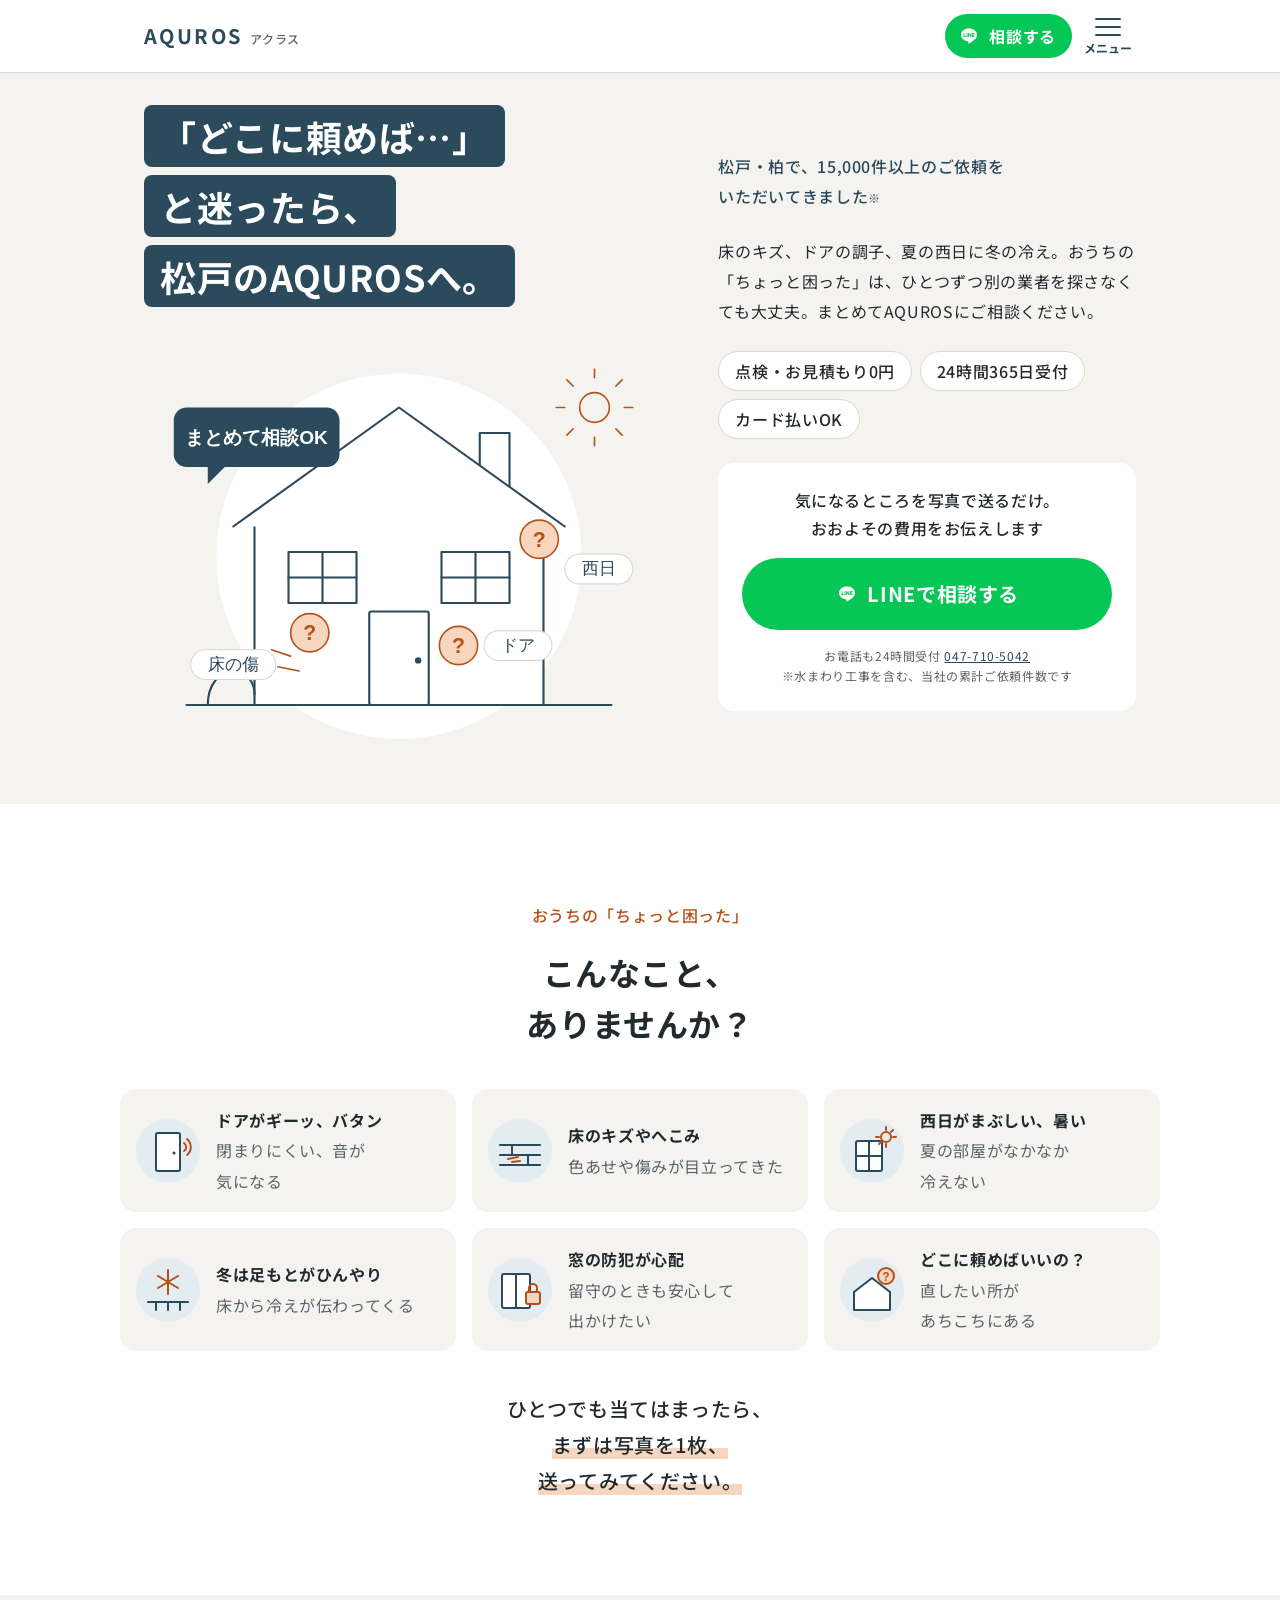
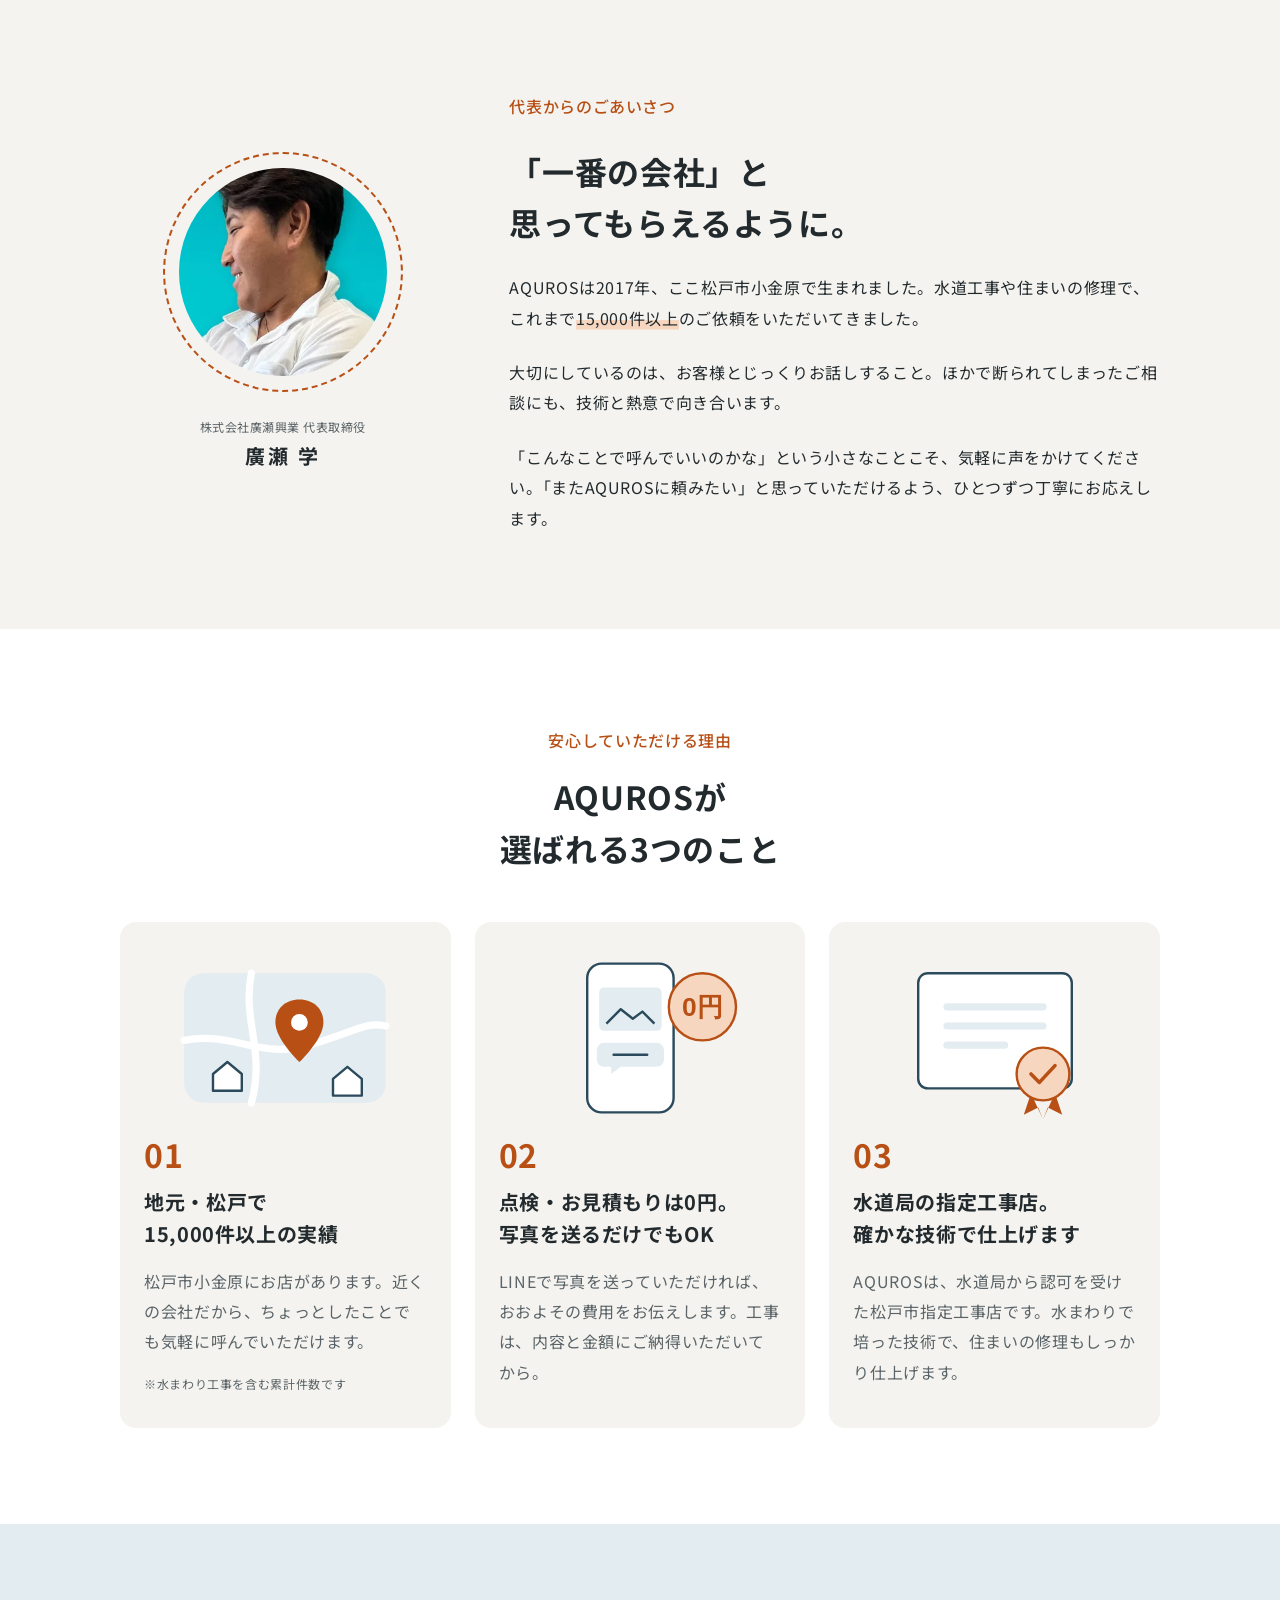
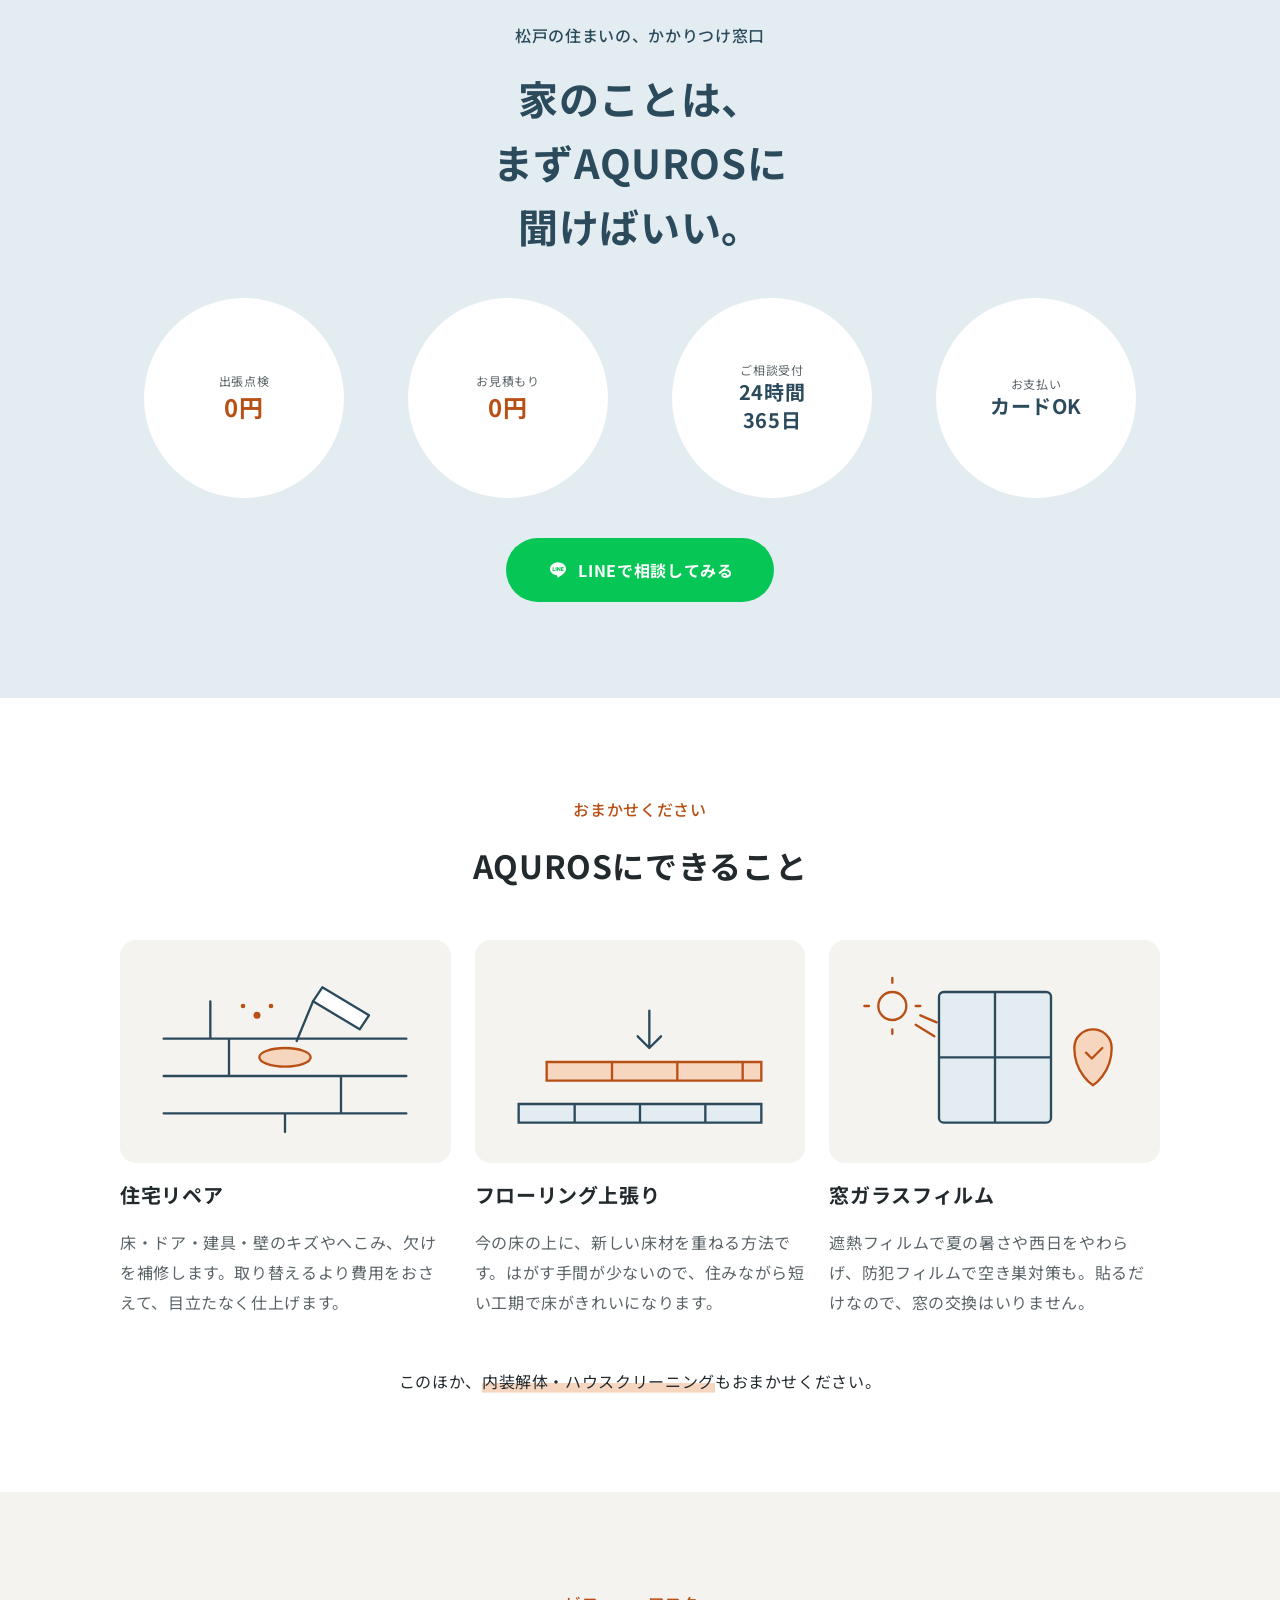
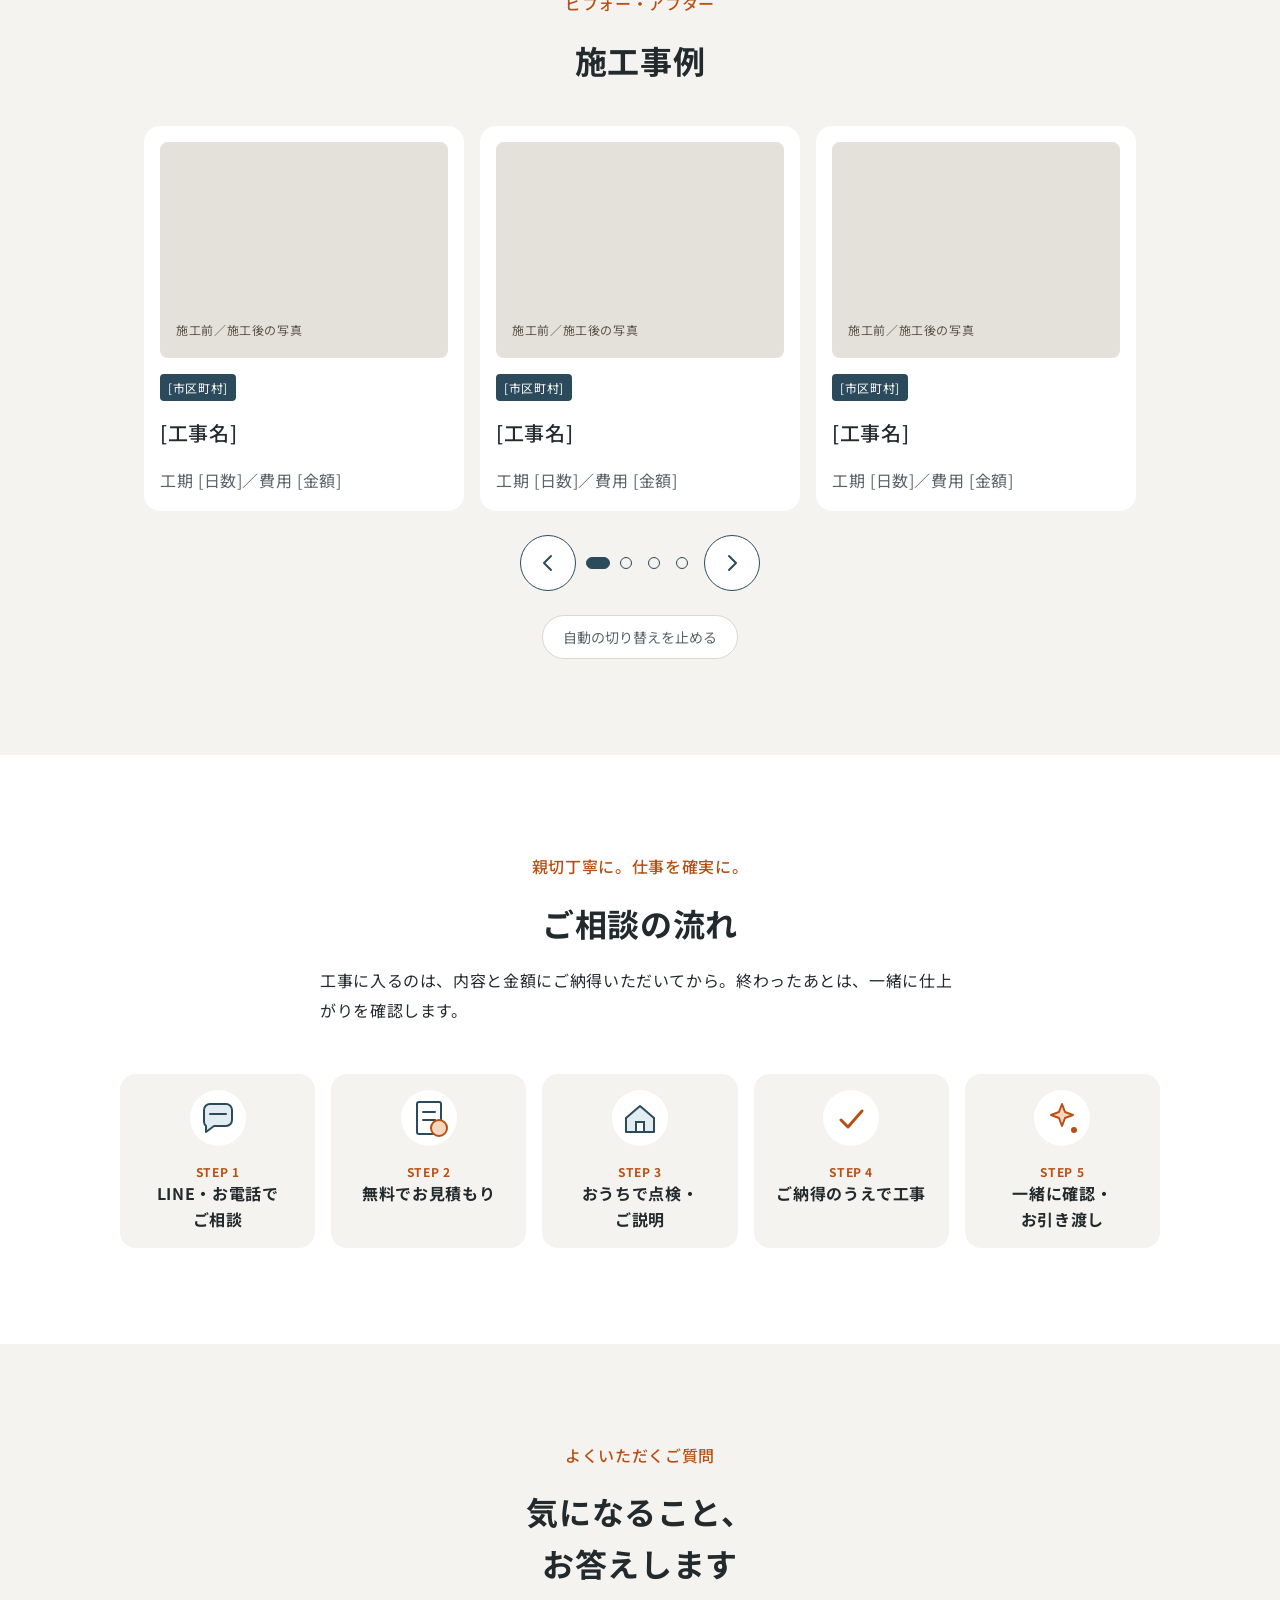
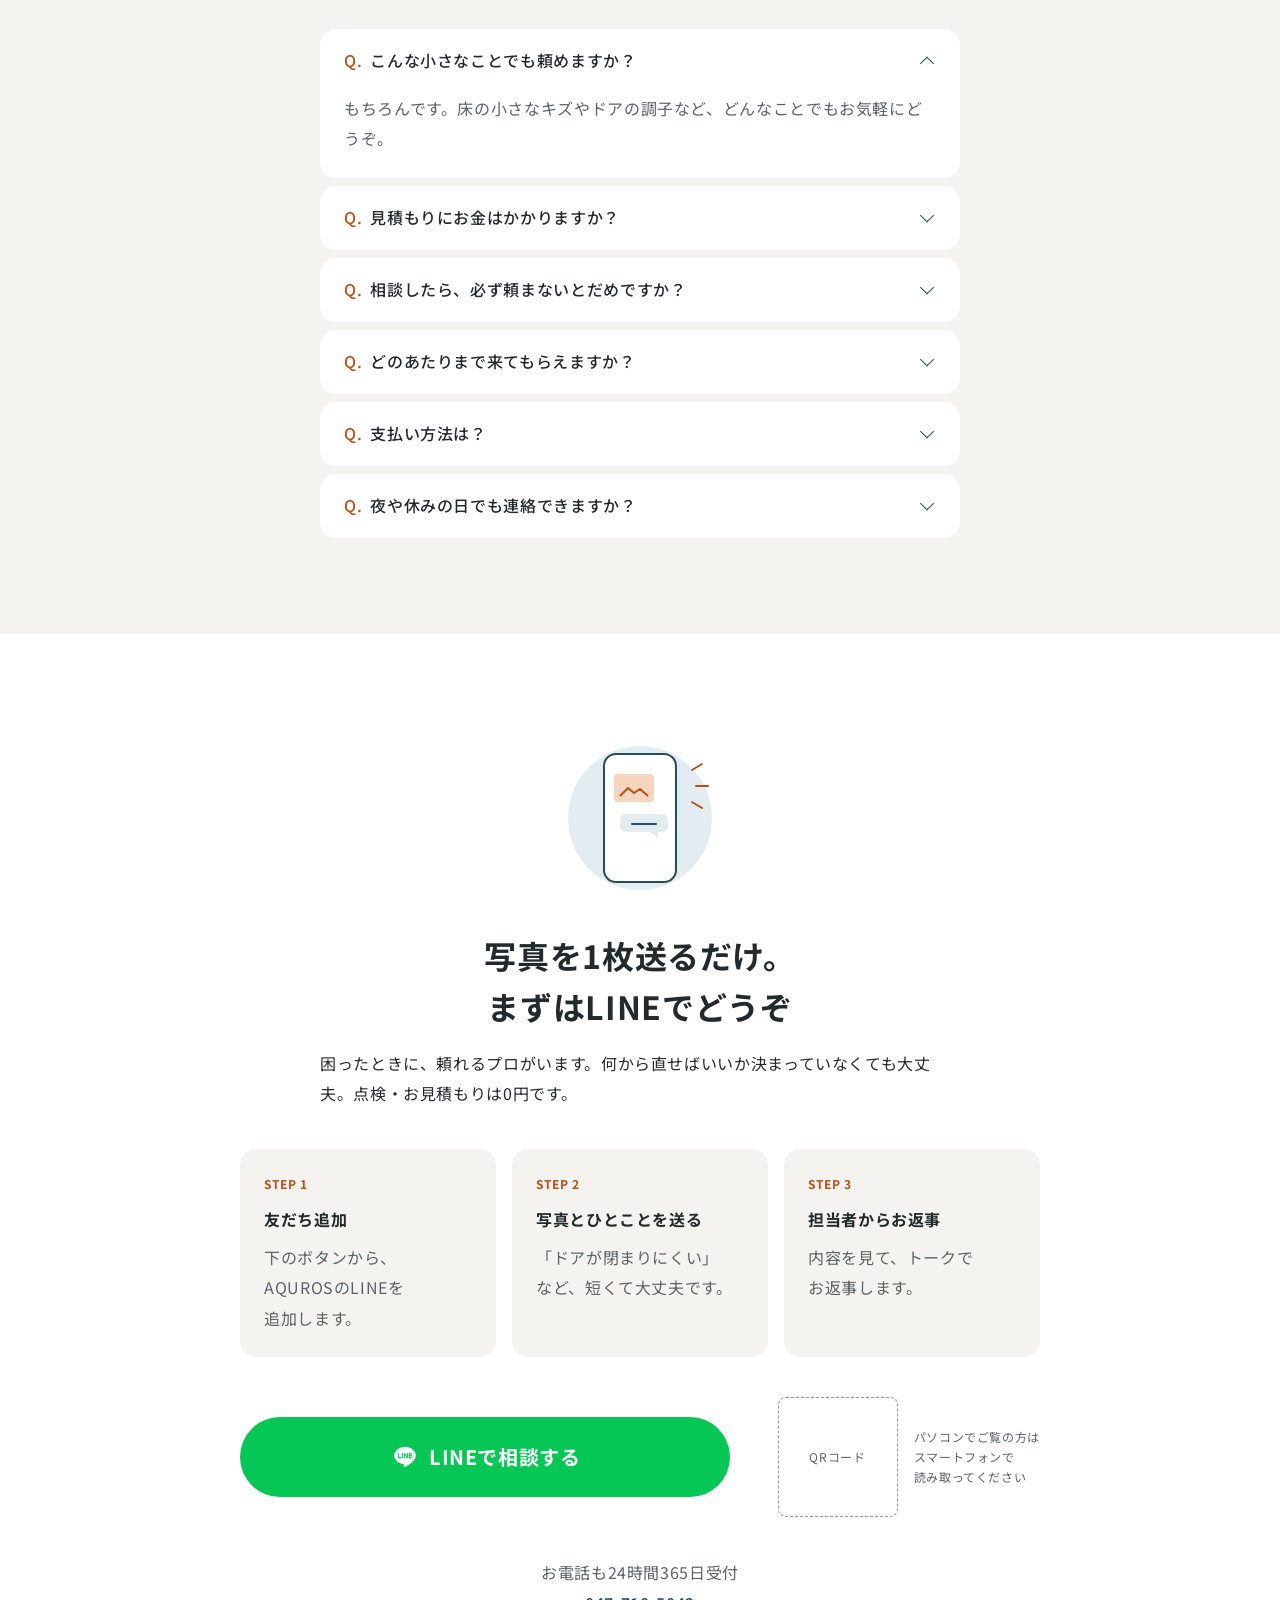
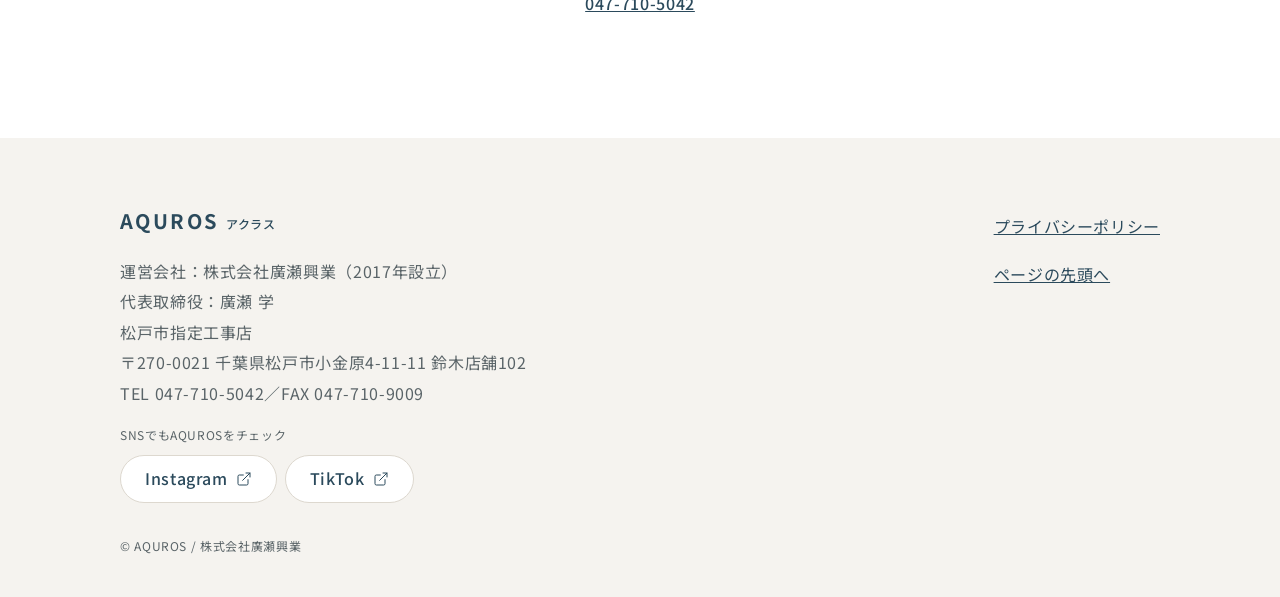
==== commit 3eea5414: "アニメーションやテキスト改行ルールの追加" ====
--- a/index.html
+++ b/index.html
@@ -22,12 +22,53 @@
         <span class="header__logo-ja">アクラス</span>
       </a>
       <!-- TODO: LINE公式アカウントの友だち追加URLに差し替え（ページ内の https://lin.ee/XXXXXXX をすべて置換） -->
-      <a class="button button--line button--small" href="https://lin.ee/XXXXXXX" aria-label="LINEで相談する" data-cta="line-header">
-        <img class="button__icon" src="assets/images/line-icon.png" alt="" width="24" height="24">
-        <span class="button__label">相談する</span>
-      </a>
+      <div class="header__actions">
+        <a class="button button--line button--small header__line" href="https://lin.ee/XXXXXXX" aria-label="LINEで相談する" data-cta="line-header">
+          <img class="button__icon" src="assets/images/line-icon.png" alt="" width="24" height="24">
+          <span class="button__label">相談する</span>
+        </a>
+        <button class="menu-button" type="button" aria-expanded="false" aria-controls="drawer" data-menu-open>
+          <span class="menu-button__icon" aria-hidden="true"><span class="menu-button__bar"></span><span class="menu-button__bar"></span><span class="menu-button__bar"></span></span>
+          <span class="menu-button__label">メニュー</span>
+        </button>
+      </div>
     </div>
   </header>
+
+  <div class="drawer" id="drawer" data-drawer>
+    <div class="drawer__overlay" data-menu-close></div>
+    <div class="drawer__panel" role="dialog" aria-modal="true" aria-label="メニュー" data-drawer-panel>
+      <div class="drawer__head">
+        <p class="drawer__logo">AQUROS<span class="drawer__logo-ja">アクラス</span></p>
+        <button class="menu-button" type="button" data-menu-close>
+          <span class="menu-button__icon menu-button__icon--close" aria-hidden="true"></span>
+          <span class="menu-button__label">閉じる</span>
+        </button>
+      </div>
+      <nav class="drawer__nav" aria-label="ページ内">
+        <ul class="drawer__list">
+          <li class="drawer__item" style="--i: 0"><a class="drawer__link" href="#worries" data-menu-link>こんなお困りごと</a></li>
+          <li class="drawer__item" style="--i: 1"><a class="drawer__link" href="#message" data-menu-link>代表からのごあいさつ</a></li>
+          <li class="drawer__item" style="--i: 2"><a class="drawer__link" href="#reason" data-menu-link>選ばれる3つのこと</a></li>
+          <li class="drawer__item" style="--i: 3"><a class="drawer__link" href="#service" data-menu-link>AQUROSにできること</a></li>
+          <li class="drawer__item" style="--i: 4"><a class="drawer__link" href="#works" data-menu-link>施工事例</a></li>
+          <li class="drawer__item" style="--i: 5"><a class="drawer__link" href="#flow" data-menu-link>ご相談の流れ</a></li>
+          <li class="drawer__item" style="--i: 6"><a class="drawer__link" href="#faq" data-menu-link>よくあるご質問</a></li>
+          <li class="drawer__item" style="--i: 7"><a class="drawer__link" href="#contact" data-menu-link>お問い合わせ</a></li>
+        </ul>
+      </nav>
+      <div class="drawer__contact">
+        <a class="button button--line button--block" href="https://lin.ee/XXXXXXX" data-cta="line-drawer">
+          <img class="button__icon" src="assets/images/line-icon.png" alt="" width="24" height="24">
+          <span class="button__label">LINEで相談する</span>
+        </a>
+        <a class="drawer__tel" href="tel:0477105042" data-cta="tel-drawer">
+          <span class="drawer__tel-label">お電話も24時間365日受付</span>
+          <span class="drawer__tel-number">047-710-5042</span>
+        </a>
+      </div>
+    </div>
+  </div>
 
   <main>
     <section class="fv" id="top">
@@ -41,7 +82,7 @@
           <img class="fv__illust" src="assets/images/illust/fv-house.svg" alt="ドア・西日・床の傷など、家のあちこちに困りごとがある様子のイラスト" width="480" height="400" fetchpriority="high">
         </div>
         <div class="fv__body">
-          <p class="fv__lead">松戸・柏で、15,000件以上のご依頼をいただいてきました<span class="fv__mark">※</span></p>
+          <p class="fv__lead">松戸・柏で、<wbr>15,000件以上の<wbr>ご依頼を<wbr>いただいてきました<span class="fv__mark">※</span></p>
           <p class="fv__text">床のキズ、ドアの調子、夏の西日に冬の冷え。おうちの「ちょっと困った」は、ひとつずつ別の業者を探さなくても大丈夫。まとめてAQUROSにご相談ください。</p>
           <ul class="tag-list">
             <li class="tag-list__item">点検・お見積もり0円</li>
@@ -49,54 +90,54 @@
             <li class="tag-list__item">カード払いOK</li>
           </ul>
           <div class="cta-box" data-hide-fixed-cta>
-            <p class="cta-box__lead">気になるところを写真で送るだけ。<br>おおよその費用をお伝えします</p>
+            <p class="cta-box__lead">気になるところを<wbr>写真で<wbr>送るだけ。<br>おおよその<wbr>費用を<wbr>お伝えします</p>
             <a class="button button--line button--large" href="https://lin.ee/XXXXXXX" data-cta="line-fv">
               <img class="button__icon" src="assets/images/line-icon.png" alt="" width="24" height="24">
               <span class="button__label">LINEで相談する</span>
             </a>
-            <p class="cta-box__note">お電話も24時間受付 <a href="tel:0477105042">047-710-5042</a><br>※水まわり工事を含む、当社の累計ご依頼件数です</p>
+            <p class="cta-box__note">お電話も24時間受付 <a href="tel:0477105042">047-710-5042</a><br>※水まわり工事を含む、<wbr>当社の<wbr>累計ご依頼件数です</p>
           </div>
         </div>
       </div>
     </section>
 
-    <section class="worries">
+    <section class="worries" id="worries">
       <div class="worries__inner">
         <div class="section-heading" data-animate>
           <p class="section-heading__eyebrow">おうちの「ちょっと困った」</p>
           <h2 class="section-heading__title">こんなこと、<br>ありませんか？</h2>
         </div>
-        <ul class="worries__list" data-animate>
+        <ul class="worries__list" data-animate="stagger">
           <li class="worry-card">
             <img class="worry-card__icon" src="assets/images/illust/worry-door.svg" alt="" width="64" height="64" loading="lazy">
-            <p class="worry-card__body"><strong class="worry-card__title">ドアがギーッ、バタン</strong><span class="worry-card__text">閉まりにくい、音が気になる</span></p>
+            <p class="worry-card__body"><strong class="worry-card__title">ドアが<wbr>ギーッ、<wbr>バタン</strong><span class="worry-card__text">閉まりにくい、<wbr>音が<wbr>気になる</span></p>
           </li>
           <li class="worry-card">
             <img class="worry-card__icon" src="assets/images/illust/worry-floor.svg" alt="" width="64" height="64" loading="lazy">
-            <p class="worry-card__body"><strong class="worry-card__title">床のキズやへこみ</strong><span class="worry-card__text">色あせや傷みが目立ってきた</span></p>
+            <p class="worry-card__body"><strong class="worry-card__title">床のキズや<wbr>へこみ</strong><span class="worry-card__text">色あせや<wbr>傷みが<wbr>目立ってきた</span></p>
           </li>
           <li class="worry-card">
             <img class="worry-card__icon" src="assets/images/illust/worry-sun.svg" alt="" width="64" height="64" loading="lazy">
-            <p class="worry-card__body"><strong class="worry-card__title">西日がまぶしい、暑い</strong><span class="worry-card__text">夏の部屋がなかなか冷えない</span></p>
+            <p class="worry-card__body"><strong class="worry-card__title">西日が<wbr>まぶしい、<wbr>暑い</strong><span class="worry-card__text">夏の部屋が<wbr>なかなか<wbr>冷えない</span></p>
           </li>
           <li class="worry-card">
             <img class="worry-card__icon" src="assets/images/illust/worry-cold.svg" alt="" width="64" height="64" loading="lazy">
-            <p class="worry-card__body"><strong class="worry-card__title">冬は足もとがひんやり</strong><span class="worry-card__text">床から冷えが伝わってくる</span></p>
+            <p class="worry-card__body"><strong class="worry-card__title">冬は<wbr>足もとが<wbr>ひんやり</strong><span class="worry-card__text">床から<wbr>冷えが<wbr>伝わってくる</span></p>
           </li>
           <li class="worry-card">
             <img class="worry-card__icon" src="assets/images/illust/worry-window.svg" alt="" width="64" height="64" loading="lazy">
-            <p class="worry-card__body"><strong class="worry-card__title">窓の防犯が心配</strong><span class="worry-card__text">留守のときも安心して出かけたい</span></p>
+            <p class="worry-card__body"><strong class="worry-card__title">窓の防犯が<wbr>心配</strong><span class="worry-card__text">留守のときも<wbr>安心して<wbr>出かけたい</span></p>
           </li>
           <li class="worry-card">
             <img class="worry-card__icon" src="assets/images/illust/worry-question.svg" alt="" width="64" height="64" loading="lazy">
-            <p class="worry-card__body"><strong class="worry-card__title">どこに頼めばいいの？</strong><span class="worry-card__text">直したい所があちこちにある</span></p>
+            <p class="worry-card__body"><strong class="worry-card__title">どこに<wbr>頼めば<wbr>いいの？</strong><span class="worry-card__text">直したい所が<wbr>あちこちにある</span></p>
           </li>
         </ul>
-        <p class="worries__closing">ひとつでも当てはまったら、<br><span class="marker">まずは写真を1枚、</span><br><span class="marker">送ってみてください。</span></p>
-      </div>
-    </section>
-
-    <section class="message">
+        <p class="worries__closing">ひとつでも<wbr>当てはまったら、<br><span class="marker">まずは写真を1枚、</span><br><span class="marker">送ってみてください。</span></p>
+      </div>
+    </section>
+
+    <section class="message" id="message">
       <div class="message__inner" data-animate>
         <div class="message__profile">
           <img class="message__photo" src="assets/images/ceo.webp" alt="代表取締役 廣瀬 学" width="208" height="208" loading="lazy">
@@ -112,30 +153,30 @@
       </div>
     </section>
 
-    <section class="reason">
+    <section class="reason" id="reason">
       <div class="reason__inner">
         <div class="section-heading" data-animate>
           <p class="section-heading__eyebrow">安心していただける理由</p>
           <h2 class="section-heading__title">AQUROSが<br>選ばれる3つのこと</h2>
         </div>
-        <div class="reason__list">
-          <article class="reason-card" data-animate>
+        <div class="reason__list" data-animate="stagger">
+          <article class="reason-card">
             <img class="reason-card__illust" src="assets/images/illust/reason-local.svg" alt="" width="200" height="140" loading="lazy">
             <span class="reason-card__number">01</span>
-            <h3 class="reason-card__title">地元・松戸で<br>15,000件以上の実績</h3>
+            <h3 class="reason-card__title">地元・松戸で<br>15,000件以上の<wbr>実績</h3>
             <p class="reason-card__text">松戸市小金原にお店があります。近くの会社だから、ちょっとしたことでも気軽に呼んでいただけます。</p>
-            <p class="reason-card__note">※水まわり工事を含む累計件数です</p>
-          </article>
-          <article class="reason-card" data-animate>
+            <p class="reason-card__note">※水まわり工事を含む<wbr>累計件数です</p>
+          </article>
+          <article class="reason-card">
             <img class="reason-card__illust" src="assets/images/illust/reason-photo.svg" alt="" width="200" height="140" loading="lazy">
             <span class="reason-card__number">02</span>
-            <h3 class="reason-card__title">点検・お見積もりは0円。<br>写真を送るだけでもOK</h3>
+            <h3 class="reason-card__title">点検・<wbr>お見積もりは0円。<br>写真を<wbr>送るだけでもOK</h3>
             <p class="reason-card__text">LINEで写真を送っていただければ、おおよその費用をお伝えします。工事は、内容と金額にご納得いただいてから。</p>
           </article>
-          <article class="reason-card" data-animate>
+          <article class="reason-card">
             <img class="reason-card__illust" src="assets/images/illust/reason-certified.svg" alt="" width="200" height="140" loading="lazy">
             <span class="reason-card__number">03</span>
-            <h3 class="reason-card__title">水道局の指定工事店。<br>確かな技術で仕上げます</h3>
+            <h3 class="reason-card__title">水道局の<wbr>指定工事店。<br>確かな技術で<wbr>仕上げます</h3>
             <p class="reason-card__text">AQUROSは、水道局から認可を受けた松戸市指定工事店です。水まわりで培った技術で、住まいの修理もしっかり仕上げます。</p>
           </article>
         </div>
@@ -143,46 +184,46 @@
     </section>
 
     <section class="appeal">
-      <div class="appeal__inner" data-animate>
-        <div class="appeal__heading">
-          <p class="appeal__eyebrow">松戸の住まいの、かかりつけ窓口</p>
+      <div class="appeal__inner">
+        <div class="appeal__heading" data-animate>
+          <p class="appeal__eyebrow">松戸の住まいの、<wbr>かかりつけ窓口</p>
           <h2 class="appeal__title">家のことは、<br>まずAQUROSに<br>聞けばいい。</h2>
         </div>
-        <ul class="appeal__list">
+        <ul class="appeal__list" data-animate="stagger">
           <li class="appeal__item"><span class="appeal__label">出張点検</span><strong class="appeal__value appeal__value--accent">0円</strong></li>
           <li class="appeal__item"><span class="appeal__label">お見積もり</span><strong class="appeal__value appeal__value--accent">0円</strong></li>
           <li class="appeal__item"><span class="appeal__label">ご相談受付</span><strong class="appeal__value">24時間<br>365日</strong></li>
           <li class="appeal__item"><span class="appeal__label">お支払い</span><strong class="appeal__value">カードOK</strong></li>
         </ul>
-        <a class="button button--line button--round" href="https://lin.ee/XXXXXXX" data-cta="line-appeal">
+        <a class="button button--line button--round" href="https://lin.ee/XXXXXXX" data-cta="line-appeal" data-animate>
           <img class="button__icon" src="assets/images/line-icon.png" alt="" width="24" height="24">
           <span class="button__label">LINEで相談してみる</span>
         </a>
       </div>
     </section>
 
-    <section class="service">
+    <section class="service" id="service">
       <div class="service__inner">
         <div class="section-heading" data-animate>
           <p class="section-heading__eyebrow">おまかせください</p>
-          <h2 class="section-heading__title">AQUROSにできること</h2>
-        </div>
-        <div class="service__list">
-          <article class="service-card" data-animate>
+          <h2 class="section-heading__title">AQUROSに<wbr>できること</h2>
+        </div>
+        <div class="service__list" data-animate="stagger">
+          <article class="service-card">
             <div class="service-card__visual">
               <img class="service-card__illust" src="assets/images/illust/service-repair.svg" alt="" width="240" height="150" loading="lazy">
             </div>
             <h3 class="service-card__title">住宅リペア</h3>
             <p class="service-card__text">床・ドア・建具・壁のキズやへこみ、欠けを補修します。取り替えるより費用をおさえて、目立たなく仕上げます。</p>
           </article>
-          <article class="service-card" data-animate>
+          <article class="service-card">
             <div class="service-card__visual">
               <img class="service-card__illust" src="assets/images/illust/service-flooring.svg" alt="" width="240" height="150" loading="lazy">
             </div>
             <h3 class="service-card__title">フローリング上張り</h3>
             <p class="service-card__text">今の床の上に、新しい床材を重ねる方法です。はがす手間が少ないので、住みながら短い工期で床がきれいになります。</p>
           </article>
-          <article class="service-card" data-animate>
+          <article class="service-card">
             <div class="service-card__visual">
               <img class="service-card__illust" src="assets/images/illust/service-film.svg" alt="" width="240" height="150" loading="lazy">
             </div>
@@ -190,52 +231,84 @@
             <p class="service-card__text">遮熱フィルムで夏の暑さや西日をやわらげ、防犯フィルムで空き巣対策も。貼るだけなので、窓の交換はいりません。</p>
           </article>
         </div>
-        <p class="service__more">このほか、<span class="marker">内装解体・ハウスクリーニング</span>もおまかせください。</p>
-      </div>
-    </section>
-
-    <section class="works">
+        <p class="service__more">このほか、<wbr><span class="marker">内装解体・<wbr>ハウスクリーニング</span>も<wbr>おまかせください。</p>
+      </div>
+    </section>
+
+    <section class="works" id="works">
       <div class="works__inner">
         <div class="section-heading" data-animate>
           <p class="section-heading__eyebrow">ビフォー・アフター</p>
           <h2 class="section-heading__title">施工事例</h2>
         </div>
         <!-- TODO: 掲載許可済みの施工写真と工事情報を受領後に差し替え。WP化時はカスタム投稿「施工事例」のループに置き換える想定 -->
-        <div class="works__list">
-          <article class="work-card">
-            <div class="work-card__visual work-card__visual--placeholder">施工前／施工後の写真</div>
-            <span class="work-card__area">[市区町村]</span>
-            <h3 class="work-card__title">[工事名]</h3>
-            <p class="work-card__meta">工期 [日数]／費用 [金額]</p>
-          </article>
-          <article class="work-card">
-            <div class="work-card__visual work-card__visual--placeholder">施工前／施工後の写真</div>
-            <span class="work-card__area">[市区町村]</span>
-            <h3 class="work-card__title">[工事名]</h3>
-            <p class="work-card__meta">工期 [日数]／費用 [金額]</p>
-          </article>
-        </div>
-      </div>
-    </section>
-
-    <section class="flow">
+        <div class="carousel" role="region" aria-roledescription="カルーセル" aria-label="施工事例" data-carousel>
+          <div class="carousel__viewport" data-carousel-viewport>
+            <article class="work-card carousel__slide">
+              <div class="work-card__visual work-card__visual--placeholder">施工前／施工後の写真</div>
+              <span class="work-card__area">[市区町村]</span>
+              <h3 class="work-card__title">[工事名]</h3>
+              <p class="work-card__meta">工期 [日数]／費用 [金額]</p>
+            </article>
+            <article class="work-card carousel__slide">
+              <div class="work-card__visual work-card__visual--placeholder">施工前／施工後の写真</div>
+              <span class="work-card__area">[市区町村]</span>
+              <h3 class="work-card__title">[工事名]</h3>
+              <p class="work-card__meta">工期 [日数]／費用 [金額]</p>
+            </article>
+            <article class="work-card carousel__slide">
+              <div class="work-card__visual work-card__visual--placeholder">施工前／施工後の写真</div>
+              <span class="work-card__area">[市区町村]</span>
+              <h3 class="work-card__title">[工事名]</h3>
+              <p class="work-card__meta">工期 [日数]／費用 [金額]</p>
+            </article>
+            <article class="work-card carousel__slide">
+              <div class="work-card__visual work-card__visual--placeholder">施工前／施工後の写真</div>
+              <span class="work-card__area">[市区町村]</span>
+              <h3 class="work-card__title">[工事名]</h3>
+              <p class="work-card__meta">工期 [日数]／費用 [金額]</p>
+            </article>
+            <article class="work-card carousel__slide">
+              <div class="work-card__visual work-card__visual--placeholder">施工前／施工後の写真</div>
+              <span class="work-card__area">[市区町村]</span>
+              <h3 class="work-card__title">[工事名]</h3>
+              <p class="work-card__meta">工期 [日数]／費用 [金額]</p>
+            </article>
+            <article class="work-card carousel__slide">
+              <div class="work-card__visual work-card__visual--placeholder">施工前／施工後の写真</div>
+              <span class="work-card__area">[市区町村]</span>
+              <h3 class="work-card__title">[工事名]</h3>
+              <p class="work-card__meta">工期 [日数]／費用 [金額]</p>
+            </article>
+          </div>
+          <div class="carousel__controls" hidden data-carousel-controls>
+            <button class="carousel__button" type="button" aria-label="前の事例へ" data-carousel-prev><svg class="carousel__icon" width="24" height="24" viewBox="0 0 24 24" aria-hidden="true"><path d="M15 5 8 12l7 7"></path></svg></button>
+            <div class="carousel__dots" data-carousel-dots></div>
+            <button class="carousel__button" type="button" aria-label="次の事例へ" data-carousel-next><svg class="carousel__icon" width="24" height="24" viewBox="0 0 24 24" aria-hidden="true"><path d="m9 5 7 7-7 7"></path></svg></button>
+          </div>
+          <button class="carousel__pause" type="button" hidden data-carousel-pause>自動の切り替えを止める</button>
+        </div>
+      </div>
+    </section>
+
+    <section class="flow" id="flow">
       <div class="flow__inner">
         <div class="section-heading" data-animate>
-          <p class="section-heading__eyebrow">親切丁寧に。仕事を確実に。</p>
+          <p class="section-heading__eyebrow">親切丁寧に。<wbr>仕事を確実に。</p>
           <h2 class="section-heading__title">ご相談の流れ</h2>
           <p class="section-heading__lead">工事に入るのは、内容と金額にご納得いただいてから。終わったあとは、一緒に仕上がりを確認します。</p>
         </div>
-        <ol class="flow__list" data-animate>
-          <li class="flow-step"><img class="flow-step__icon" src="assets/images/illust/flow-consult.svg" alt="" width="56" height="56" loading="lazy"><p class="flow-step__body"><span class="flow-step__number">STEP 1</span><strong class="flow-step__title">LINE・お電話でご相談</strong></p></li>
-          <li class="flow-step"><img class="flow-step__icon" src="assets/images/illust/flow-estimate.svg" alt="" width="56" height="56" loading="lazy"><p class="flow-step__body"><span class="flow-step__number">STEP 2</span><strong class="flow-step__title">無料でお見積もり</strong></p></li>
-          <li class="flow-step"><img class="flow-step__icon" src="assets/images/illust/flow-visit.svg" alt="" width="56" height="56" loading="lazy"><p class="flow-step__body"><span class="flow-step__number">STEP 3</span><strong class="flow-step__title">おうちで点検・ご説明</strong></p></li>
-          <li class="flow-step"><img class="flow-step__icon" src="assets/images/illust/flow-agree.svg" alt="" width="56" height="56" loading="lazy"><p class="flow-step__body"><span class="flow-step__number">STEP 4</span><strong class="flow-step__title">ご納得のうえで工事</strong></p></li>
-          <li class="flow-step"><img class="flow-step__icon" src="assets/images/illust/flow-complete.svg" alt="" width="56" height="56" loading="lazy"><p class="flow-step__body"><span class="flow-step__number">STEP 5</span><strong class="flow-step__title">一緒に確認・お引き渡し</strong></p></li>
+        <ol class="flow__list" data-animate="stagger">
+          <li class="flow-step"><img class="flow-step__icon" src="assets/images/illust/flow-consult.svg" alt="" width="56" height="56" loading="lazy"><p class="flow-step__body"><span class="flow-step__number">STEP 1</span><strong class="flow-step__title">LINE・<wbr>お電話で<wbr>ご相談</strong></p></li>
+          <li class="flow-step"><img class="flow-step__icon" src="assets/images/illust/flow-estimate.svg" alt="" width="56" height="56" loading="lazy"><p class="flow-step__body"><span class="flow-step__number">STEP 2</span><strong class="flow-step__title">無料で<wbr>お見積もり</strong></p></li>
+          <li class="flow-step"><img class="flow-step__icon" src="assets/images/illust/flow-visit.svg" alt="" width="56" height="56" loading="lazy"><p class="flow-step__body"><span class="flow-step__number">STEP 3</span><strong class="flow-step__title">おうちで<wbr>点検・<wbr>ご説明</strong></p></li>
+          <li class="flow-step"><img class="flow-step__icon" src="assets/images/illust/flow-agree.svg" alt="" width="56" height="56" loading="lazy"><p class="flow-step__body"><span class="flow-step__number">STEP 4</span><strong class="flow-step__title">ご納得の<wbr>うえで工事</strong></p></li>
+          <li class="flow-step"><img class="flow-step__icon" src="assets/images/illust/flow-complete.svg" alt="" width="56" height="56" loading="lazy"><p class="flow-step__body"><span class="flow-step__number">STEP 5</span><strong class="flow-step__title">一緒に確認・<wbr>お引き渡し</strong></p></li>
         </ol>
       </div>
     </section>
 
-    <section class="faq">
+    <section class="faq" id="faq">
       <div class="faq__inner">
         <div class="section-heading" data-animate>
           <p class="section-heading__eyebrow">よくいただくご質問</p>
@@ -243,19 +316,19 @@
         </div>
         <div class="faq__list" data-animate>
           <details class="faq__item" open>
-            <summary class="faq__question"><span class="faq__q">Q.</span>こんな小さなことでも頼めますか？</summary>
+            <summary class="faq__question"><span class="faq__q">Q.</span>こんな<wbr>小さなことでも<wbr>頼めますか？</summary>
             <p class="faq__answer">もちろんです。床の小さなキズやドアの調子など、どんなことでもお気軽にどうぞ。</p>
           </details>
           <details class="faq__item">
-            <summary class="faq__question"><span class="faq__q">Q.</span>見積もりにお金はかかりますか？</summary>
+            <summary class="faq__question"><span class="faq__q">Q.</span>見積もりに<wbr>お金は<wbr>かかりますか？</summary>
             <p class="faq__answer">出張点検・お見積もりは0円です。LINEで写真を送っていただければ、おおよその金額もお伝えします。</p>
           </details>
           <details class="faq__item">
-            <summary class="faq__question"><span class="faq__q">Q.</span>相談したら、必ず頼まないとだめですか？</summary>
+            <summary class="faq__question"><span class="faq__q">Q.</span>相談したら、<wbr>必ず頼まないと<wbr>だめですか？</summary>
             <p class="faq__answer">いいえ、大丈夫です。お見積もりの内容と金額にご納得いただけたときだけ、工事に入ります。</p>
           </details>
           <details class="faq__item">
-            <summary class="faq__question"><span class="faq__q">Q.</span>どのあたりまで来てもらえますか？</summary>
+            <summary class="faq__question"><span class="faq__q">Q.</span>どのあたりまで<wbr>来てもらえますか？</summary>
             <p class="faq__answer">松戸市・柏市を中心に、関東全域にうかがっています。</p>
           </details>
           <details class="faq__item">
@@ -263,7 +336,7 @@
             <p class="faq__answer">クレジットカードでのお支払いにも対応しています。</p>
           </details>
           <details class="faq__item">
-            <summary class="faq__question"><span class="faq__q">Q.</span>夜や休みの日でも連絡できますか？</summary>
+            <summary class="faq__question"><span class="faq__q">Q.</span>夜や休みの日でも<wbr>連絡できますか？</summary>
             <p class="faq__answer">はい。お問い合わせは24時間365日受け付けています。</p>
           </details>
         </div>
@@ -274,13 +347,13 @@
       <div class="contact__inner">
         <img class="contact__illust" src="assets/images/illust/contact-phone.svg" alt="" width="240" height="160" loading="lazy">
         <div class="section-heading" data-animate>
-          <h2 class="section-heading__title">写真を1枚送るだけ。<br>まずはLINEでどうぞ</h2>
+          <h2 class="section-heading__title">写真を1枚<wbr>送るだけ。<br>まずは<wbr>LINEでどうぞ</h2>
           <p class="section-heading__lead section-heading__lead--left">困ったときに、頼れるプロがいます。何から直せばいいか決まっていなくても大丈夫。点検・お見積もりは0円です。</p>
         </div>
-        <ol class="contact__steps" data-animate>
-          <li class="contact__step"><span class="contact__number">STEP 1</span><strong class="contact__step-title">友だち追加</strong><span class="contact__step-text">下のボタンから、AQUROSのLINEを追加します。</span></li>
-          <li class="contact__step"><span class="contact__number">STEP 2</span><strong class="contact__step-title">写真とひとことを送る</strong><span class="contact__step-text">「ドアが閉まりにくい」など、短くて大丈夫です。</span></li>
-          <li class="contact__step"><span class="contact__number">STEP 3</span><strong class="contact__step-title">担当者からお返事</strong><span class="contact__step-text">内容を見て、トークでお返事します。</span></li>
+        <ol class="contact__steps" data-animate="stagger">
+          <li class="contact__step"><span class="contact__number">STEP 1</span><strong class="contact__step-title">友だち追加</strong><span class="contact__step-text">下のボタンから、<wbr>AQUROSの<wbr>LINEを<wbr>追加します。</span></li>
+          <li class="contact__step"><span class="contact__number">STEP 2</span><strong class="contact__step-title">写真とひとことを送る</strong><span class="contact__step-text">「ドアが<wbr>閉まりにくい」<wbr>など、<wbr>短くて<wbr>大丈夫です。</span></li>
+          <li class="contact__step"><span class="contact__number">STEP 3</span><strong class="contact__step-title">担当者からお返事</strong><span class="contact__step-text">内容を見て、<wbr>トークで<wbr>お返事します。</span></li>
         </ol>
         <div class="contact__action" data-hide-fixed-cta>
           <a class="button button--line button--xlarge" href="https://lin.ee/XXXXXXX" data-cta="line-contact">
@@ -293,7 +366,7 @@
             <p class="contact__qr-text">パソコンでご覧の方は<br>スマートフォンで<br>読み取ってください</p>
           </div>
         </div>
-        <p class="contact__tel">お電話も24時間365日受付<br><a class="contact__tel-link" href="tel:0477105042" data-cta="tel-contact">047-710-5042</a></p>
+        <p class="contact__tel">お電話も<wbr>24時間365日受付<br><a class="contact__tel-link" href="tel:0477105042" data-cta="tel-contact">047-710-5042</a></p>
       </div>
     </section>
   </main>
@@ -302,7 +375,7 @@
     <div class="footer__inner">
       <div class="footer__info">
         <p class="footer__logo">AQUROS<span class="footer__logo-ja">アクラス</span></p>
-        <p class="footer__address">運営会社：株式会社廣瀬興業（2017年設立）<br>代表取締役：廣瀬 学<br>松戸市指定工事店<br>〒270-0021 千葉県松戸市小金原4-11-11 鈴木店舗102<br>TEL 047-710-5042／FAX 047-710-9009</p>
+        <p class="footer__address">運営会社：<wbr>株式会社廣瀬興業<wbr><span class="footer__nowrap">（2017年設立）</span><br>代表取締役：廣瀬 学<br>松戸市指定工事店<br>〒270-0021 千葉県松戸市<wbr>小金原4-11-11 鈴木店舗102<br>TEL&nbsp;047-710-5042／<wbr>FAX&nbsp;047-710-9009</p>
         <div class="footer__sns">
           <p class="footer__sns-title">SNSでもAQUROSをチェック</p>
           <ul class="footer__sns-list">
--- a/assets/css/style.min.css
+++ b/assets/css/style.min.css
@@ -1 +1 @@
-:root{--color-text:#222a2e;--color-sub:#5a6468;--color-navy:#2b4a5c;--color-accent:#b85016;--color-peach:#f6d6be;--color-sky:#e3ecf0;--color-line:#06c755;--color-bg-soft:#f5f3ef;--color-border:#ddd8cf;--color-photo:#e4e1da;--color-white:#ffffff;--font-family-base:"Noto Sans JP", "Hiragino Sans", "Hiragino Kaku Gothic ProN", "Yu Gothic", Meiryo, sans-serif;--font-size-heading:clamp(24px, 6.2vw, 32px);--content-width:1040px;--read-width:640px;--page-gutter:24px;--section-space:96px;--radius:16px;--radius-small:8px;--fixed-cta-space:88px}html{scroll-padding-top:72px}@media (prefers-reduced-motion:no-preference){html{scroll-behavior:smooth}}body{padding-bottom:var(--fixed-cta-space);font-family:var(--font-family-base);font-size:16px;line-height:1.9;letter-spacing:.04em;color:var(--color-text);background:var(--color-white);text-wrap:pretty}.button{display:inline-flex;align-items:center;justify-content:center;gap:8px;min-height:56px;padding:0 24px;border-radius:999px;font-weight:700;line-height:1;white-space:nowrap;transition:opacity .2s}.button:hover{opacity:.88}.button--line{color:var(--color-white);background:var(--color-line)}.button--small{min-height:44px;padding:0 16px 0 12px}.button--large{min-height:72px;font-size:20px}.button--xlarge{width:100%;min-height:80px;font-size:20px}.button--round{min-height:64px;padding:0 40px}.button--block{width:100%}.button__icon{flex:0 0 24px;width:24px;height:24px}.button__icon--large{flex-basis:32px;width:32px;height:32px}.marker{background:linear-gradient(transparent 60%,var(--color-peach) 60%)}.tag-list{display:flex;flex-wrap:wrap;gap:8px;font-weight:500}.cta-box,.tag-list__item{background:var(--color-white)}.tag-list__item{padding:4px 16px;border:1px solid var(--color-border);border-radius:999px}.cta-box{display:flex;flex-direction:column;gap:16px;padding:24px;border-radius:var(--radius)}.cta-box__lead,.cta-box__note{line-height:1.7;text-align:center}.cta-box__lead{font-weight:500}.cta-box__note{font-size:12px;color:var(--color-sub)}.cta-box__note a{color:var(--color-navy);text-decoration:underline}.section-heading{display:flex;flex-direction:column;align-items:center;gap:16px;text-align:center}.section-heading__eyebrow{font-weight:500;color:var(--color-accent)}.section-heading__title{font-size:var(--font-size-heading);font-weight:700;line-height:1.6}.section-heading__lead{max-width:var(--read-width);text-align:left}.worry-card{display:flex;align-items:center;gap:16px;padding:16px 24px 16px 16px;border-radius:var(--radius);background:var(--color-bg-soft)}.worry-card__icon{flex:0 0 64px;width:64px;height:64px}.worry-card__body{display:flex;flex-direction:column}.worry-card__title{font-weight:700}.worry-card__text{color:var(--color-sub)}.reason-card{display:flex;flex-direction:column;gap:16px;padding:32px 24px;border-radius:var(--radius);background:var(--color-bg-soft)}.reason-card__illust{align-self:center;width:100%;max-width:240px}.reason-card__number{font-size:32px;font-weight:700;line-height:1;color:var(--color-accent)}.reason-card__title{font-size:20px;font-weight:700;line-height:1.6}.reason-card__note,.reason-card__text{color:var(--color-sub)}.reason-card__note{font-size:12px}.service-card{display:flex;flex-direction:column;gap:16px}.service-card__visual{display:flex;justify-content:center;padding:24px;border-radius:var(--radius);background:var(--color-bg-soft)}.service-card__illust{width:100%;max-width:280px}.service-card__title{font-size:20px;font-weight:700;line-height:1.6}.service-card__text{color:var(--color-sub)}.work-card{display:flex;flex:0 0 min(80%,320px);flex-direction:column;gap:16px;padding:16px;border-radius:var(--radius);background:var(--color-white);scroll-snap-align:start}.work-card__visual{aspect-ratio:4/3;overflow:hidden;border-radius:var(--radius-small);background:var(--color-photo)}.work-card__visual--placeholder{display:flex;align-items:flex-end;padding:16px;font-size:12px;color:#5c5348}.work-card__area{align-self:flex-start;padding:4px 8px;border-radius:4px;font-size:12px;line-height:1.6;color:var(--color-white);background:var(--color-navy)}.work-card__title{font-size:20px;font-weight:500;line-height:1.6}.work-card__meta{color:var(--color-sub)}.flow-step{display:flex;align-items:center;gap:16px;padding:16px;border-radius:var(--radius);background:var(--color-bg-soft)}.flow-step__icon{flex:0 0 56px;width:56px;height:56px}.flow-step__body{display:flex;flex-direction:column;line-height:1.6}.flow-step__number{font-size:12px;font-weight:700;color:var(--color-accent)}.flow-step__title{font-weight:700}.sns-link{display:inline-flex;align-items:center;gap:8px;min-height:48px;padding:0 24px;border:1px solid var(--color-border);border-radius:999px;font-weight:500;color:var(--color-navy);background:var(--color-white)}.sns-link__icon{fill:none;stroke:currentColor;stroke-width:1.5;stroke-linecap:round;stroke-linejoin:round}.header{position:sticky;top:0;z-index:10;border-bottom:1px solid var(--color-border);background:rgba(255,255,255,.96)}.header__inner{display:flex;align-items:center;justify-content:space-between;gap:16px;max-width:var(--content-width);min-height:64px;margin:0 auto;padding:8px var(--page-gutter)}.header__logo{display:flex;align-items:baseline;gap:8px;line-height:1.2;white-space:nowrap}.header__logo-en{font-size:20px;font-weight:700;letter-spacing:.12em;color:var(--color-navy)}.header__logo-ja{font-size:12px;font-weight:500;color:var(--color-sub)}.footer{padding:64px var(--page-gutter) 40px;color:var(--color-sub);background:var(--color-bg-soft)}.footer__inner{display:flex;flex-wrap:wrap;justify-content:space-between;gap:32px 64px;max-width:var(--content-width);margin:0 auto}.footer__info{display:flex;flex-direction:column;gap:16px}.footer__logo{font-size:20px;font-weight:700;letter-spacing:.12em;color:var(--color-navy)}.footer__logo-ja{margin-left:8px;font-size:12px;font-weight:500;letter-spacing:.04em}.footer__sns{display:flex;flex-direction:column;gap:8px}.footer__sns-title{font-size:12px}.footer__sns-list{display:flex;flex-wrap:wrap;gap:8px}.footer__nav{display:flex;flex-direction:column}.footer__link{display:inline-flex;align-items:center;min-height:48px;color:var(--color-navy);text-decoration:underline}.footer__copyright{max-width:var(--content-width);margin:32px auto 0;font-size:12px}.fixed-cta{position:fixed;right:0;bottom:0;left:0;z-index:20;padding:8px 16px calc(8px + env(safe-area-inset-bottom));border-top:1px solid var(--color-border);background:rgba(255,255,255,.96);transition:transform .3s}.fixed-cta .button{max-width:640px;margin:0 auto}.fixed-cta--hidden{transform:translateY(100%)}.fv{background:var(--color-bg-soft)}.fv__inner,.fv__main,.fv__title{display:flex;flex-direction:column}.fv__inner{gap:40px;max-width:var(--content-width);margin:0 auto;padding:32px var(--page-gutter) 48px}.fv__main,.fv__title{gap:24px}.fv__title{align-items:flex-start;gap:8px;font-size:clamp(24px,6.2vw,36px);font-weight:700;line-height:1.5;color:var(--color-white)}.fv__title-line{padding:4px 16px;border-radius:var(--radius-small);background:var(--color-navy)}.fv__illust{align-self:center;width:100%;max-width:520px}.fv__body{display:flex;flex-direction:column;gap:24px}.fv__lead{font-weight:500;color:var(--color-navy)}.fv__mark{font-size:12px}.worries{padding:var(--section-space) var(--page-gutter)}.worries__inner{display:flex;flex-direction:column;align-items:center;gap:40px;max-width:var(--content-width);margin:0 auto}.worries__list{display:grid;gap:16px;width:100%}.worries__closing{font-size:20px;font-weight:500;line-height:1.8;text-align:center}.message{padding:var(--section-space) var(--page-gutter);background:var(--color-bg-soft)}.message__inner,.message__profile{display:flex;flex-direction:column;align-items:center}.message__inner{gap:40px;max-width:var(--content-width);margin:0 auto}.message__profile{gap:16px}.message__photo{width:240px;height:240px;padding:14px;border:2px dashed var(--color-accent);border-radius:50%;object-fit:cover;background:var(--color-photo);background-clip:content-box}.message__name{font-size:20px;font-weight:700;line-height:1.6;letter-spacing:.12em;text-align:center}.message__role{font-size:12px;font-weight:400;letter-spacing:.04em;color:var(--color-sub)}.message__body{display:flex;flex-direction:column;gap:24px}.message__eyebrow{font-weight:500;color:var(--color-accent)}.message__title{font-size:var(--font-size-heading);font-weight:700;line-height:1.6}.reason{padding:var(--section-space) var(--page-gutter)}.reason__inner{display:flex;flex-direction:column;gap:48px;max-width:var(--content-width);margin:0 auto}.reason__list{display:grid;gap:24px}.appeal{padding:var(--section-space) var(--page-gutter);background:var(--color-sky)}.appeal__heading,.appeal__inner{display:flex;flex-direction:column;align-items:center}.appeal__inner{gap:40px;max-width:var(--content-width);margin:0 auto}.appeal__heading{gap:16px;text-align:center;color:var(--color-navy)}.appeal__eyebrow{font-weight:500}.appeal__title{font-size:clamp(28px,7.2vw,40px);font-weight:700;line-height:1.6}.appeal__list{display:grid;grid-template-columns:repeat(2,minmax(0,1fr));justify-items:center;gap:16px;width:100%}.appeal__item{display:flex;flex-direction:column;align-items:center;justify-content:center;width:100%;max-width:200px;aspect-ratio:1/1;border-radius:50%;line-height:1.4;text-align:center;background:var(--color-white)}.appeal__label{font-size:12px;color:var(--color-sub)}.appeal__value{font-size:20px;font-weight:700;color:var(--color-navy)}.appeal__value--accent{font-size:24px;color:var(--color-accent)}.service{padding:var(--section-space) var(--page-gutter)}.service__inner{display:flex;flex-direction:column;gap:48px;max-width:var(--content-width);margin:0 auto}.service__list{display:grid;gap:24px}.service__more{text-align:center}.works{padding:var(--section-space)0;background:var(--color-bg-soft)}.works__inner{display:flex;flex-direction:column;gap:40px;max-width:var(--content-width);margin:0 auto}.works__list{display:flex;gap:16px;padding:0 var(--page-gutter) 16px;overflow-x:auto;scroll-snap-type:x mandatory}.flow{padding:var(--section-space) var(--page-gutter)}.flow__inner{display:flex;flex-direction:column;gap:48px;max-width:var(--content-width);margin:0 auto}.flow__list{display:grid;gap:16px}.faq{padding:var(--section-space) var(--page-gutter);background:var(--color-bg-soft)}.faq__inner,.faq__list{display:flex;flex-direction:column}.faq__inner{gap:40px;max-width:var(--read-width);margin:0 auto}.faq__list{gap:8px}.faq__item{padding:0 24px;border-radius:var(--radius);background:var(--color-white)}.faq__question{position:relative;display:block;min-height:64px;padding:16px 32px 16px 0;font-weight:500;list-style:none}.faq__question::-webkit-details-marker{display:none}.faq__question::after{content:"";position:absolute;top:50%;right:4px;width:10px;height:10px;border-right:1.5px solid var(--color-navy);border-bottom:1.5px solid var(--color-navy);transform:translateY(-75%) rotate(45deg);transition:transform .2s}.faq__item[open] .faq__question::after{transform:translateY(-25%) rotate(-135deg)}.faq__q{margin-right:8px;color:var(--color-accent)}.faq__answer{padding-bottom:24px;color:var(--color-sub)}.contact{padding:var(--section-space) var(--page-gutter) 120px}.contact__inner{display:flex;flex-direction:column;align-items:center;gap:40px;max-width:var(--content-width);margin:0 auto}.contact__illust{width:240px}.contact__steps{display:grid;gap:16px;width:100%;max-width:800px}.contact__step{display:flex;flex-direction:column;gap:8px;padding:24px;border-radius:var(--radius);background:var(--color-bg-soft)}.contact__number{font-size:12px;font-weight:700;color:var(--color-accent)}.contact__step-title{font-weight:700}.contact__step-text{color:var(--color-sub)}.contact__action,.contact__qr{display:flex;align-items:center}.contact__action{flex-direction:column;gap:32px;width:100%;max-width:800px}.contact__qr{gap:16px}.contact__qr-placeholder{display:flex;flex:0 0 120px;align-items:center;justify-content:center;height:120px;border:1px dashed #8c979b;border-radius:var(--radius-small);font-size:12px;color:var(--color-sub);background:var(--color-white)}.contact__qr-text{font-size:12px;line-height:1.7;color:var(--color-sub)}.contact__tel{color:var(--color-sub);text-align:center}.contact__tel-link{font-weight:500;color:var(--color-navy);text-decoration:underline}@media (min-width:768px){.flow__list,.worries__list{grid-template-columns:repeat(2,minmax(0,1fr))}.message__inner{flex-direction:row;gap:64px}.message__profile{flex:1 1 0}.message__body{flex:2 1 0}.contact__steps,.reason__list,.service__list{grid-template-columns:repeat(3,minmax(0,1fr))}.appeal__list{grid-template-columns:repeat(4,minmax(0,1fr))}.contact__action{flex-direction:row;justify-content:center;gap:48px}.contact__action .button{flex:1 1 320px}}@media (min-width:1024px){body{padding-bottom:0}.fixed-cta{display:none}.fv__inner{flex-direction:row;align-items:center;gap:64px}.fv__main{flex:11 1 0}.fv__body{flex:9 1 0}.works__list,.worries__list{grid-template-columns:repeat(3,minmax(0,1fr))}.works__list{display:grid;overflow:visible}.flow__list{grid-template-columns:repeat(5,minmax(0,1fr))}.flow-step{flex-direction:column;text-align:center}}+:root{--color-text:#222a2e;--color-sub:#5a6468;--color-navy:#2b4a5c;--color-accent:#b85016;--color-peach:#f6d6be;--color-sky:#e3ecf0;--color-line:#06c755;--color-bg-soft:#f5f3ef;--color-border:#ddd8cf;--color-photo:#e4e1da;--color-white:#ffffff;--font-family-base:"Noto Sans JP", "Hiragino Sans", "Hiragino Kaku Gothic ProN", "Yu Gothic", Meiryo, sans-serif;--font-size-heading:clamp(24px, 6.2vw, 32px);--content-width:1040px;--read-width:640px;--page-gutter:24px;--section-space:96px;--radius:16px;--radius-small:8px;--fixed-cta-space:88px}html{scroll-padding-top:72px}@media (prefers-reduced-motion:no-preference){html{scroll-behavior:smooth}}[hidden]{display:none!important}body{padding-bottom:var(--fixed-cta-space);font-family:var(--font-family-base);font-size:16px;line-height:1.9;letter-spacing:.04em;color:var(--color-text);background:var(--color-white);line-break:strict}.appeal__eyebrow,.appeal__title,.contact__step-text,.contact__step-title,.contact__tel,.cta-box__lead,.cta-box__note,.drawer__link,.drawer__tel-label,.faq__question,.flow-step__title,.footer__address,.fv__lead,.message__name,.message__title,.reason-card__note,.reason-card__title,.section-heading__eyebrow,.section-heading__title,.service-card__title,.service__more,.work-card__title,.worries__closing,.worry-card__text,.worry-card__title{word-break:keep-all;overflow-wrap:anywhere}.faq__answer,.fv__text,.message__body p,.reason-card__text,.section-heading__lead,.service-card__text{text-wrap:pretty}.button{display:inline-flex;align-items:center;justify-content:center;gap:8px;min-height:56px;padding:0 24px;border-radius:999px;font-weight:700;line-height:1;white-space:nowrap;transition:transform .3s,box-shadow .3s}@media (hover:hover){.button:hover{box-shadow:0 6px 16px rgba(6,199,85,.28);transform:translateY(-2px)}}.button--line{color:var(--color-white);background:var(--color-line)}.button--small{min-height:44px;padding:0 16px 0 12px}.button--large{min-height:72px;font-size:20px}.button--xlarge{width:100%;min-height:80px;font-size:20px}.button--round{min-height:64px;padding:0 40px}.button--block{width:100%}.button__icon{flex:0 0 24px;width:24px;height:24px}.button__icon--large{flex-basis:32px;width:32px;height:32px}.marker{background:linear-gradient(var(--color-peach),var(--color-peach)) no-repeat left bottom/100% 40%;transition:background-size 1.2s ease-out}.marker--hidden{background-size:0 40%}.tag-list{display:flex;flex-wrap:wrap;gap:8px;font-weight:500}.cta-box,.tag-list__item{background:var(--color-white)}.tag-list__item{padding:4px 16px;border:1px solid var(--color-border);border-radius:999px}.cta-box{display:flex;flex-direction:column;gap:16px;padding:24px;border-radius:var(--radius)}.cta-box__lead,.cta-box__note{line-height:1.7;text-align:center}.cta-box__lead{font-weight:500}.cta-box__note{font-size:12px;color:var(--color-sub)}.cta-box__note a{color:var(--color-navy);text-decoration:underline}.section-heading{display:flex;flex-direction:column;align-items:center;gap:16px;text-align:center}.section-heading__eyebrow{font-weight:500;color:var(--color-accent)}.section-heading__title{font-size:var(--font-size-heading);font-weight:700;line-height:1.6}.section-heading__lead{width:100%;max-width:var(--read-width);text-align:left}.worry-card{display:flex;align-items:center;gap:16px;padding:16px 24px 16px 16px;border-radius:var(--radius);background:var(--color-bg-soft)}.worry-card__icon{flex:0 0 64px;width:64px;height:64px}.worry-card__body{display:flex;flex-direction:column}.worry-card__title{font-weight:700}.worry-card__text{color:var(--color-sub)}.reason-card{display:flex;flex-direction:column;gap:16px;padding:32px 24px;border-radius:var(--radius);background:var(--color-bg-soft)}.reason-card__illust{align-self:center;width:100%;max-width:240px}.reason-card__number{font-size:32px;font-weight:700;line-height:1;color:var(--color-accent)}.reason-card__title{font-size:20px;font-weight:700;line-height:1.6}.reason-card__note,.reason-card__text{color:var(--color-sub)}.reason-card__note{font-size:12px}.service-card{display:flex;flex-direction:column;gap:16px}.service-card__visual{display:flex;justify-content:center;padding:24px;border-radius:var(--radius);background:var(--color-bg-soft)}.service-card__illust{width:100%;max-width:280px}.service-card__title{font-size:20px;font-weight:700;line-height:1.6}.service-card__text{color:var(--color-sub)}.work-card{display:flex;flex-direction:column;gap:16px;padding:16px;border-radius:var(--radius);background:var(--color-white)}.work-card__visual{aspect-ratio:4/3;overflow:hidden;border-radius:var(--radius-small);background:var(--color-photo)}.work-card__visual--placeholder{display:flex;align-items:flex-end;padding:16px;font-size:12px;color:#5c5348}.work-card__area{align-self:flex-start;padding:4px 8px;border-radius:4px;font-size:12px;line-height:1.6;color:var(--color-white);background:var(--color-navy)}.work-card__title{font-size:20px;font-weight:500;line-height:1.6}.work-card__meta{color:var(--color-sub)}.flow-step{display:flex;align-items:center;gap:16px;padding:16px;border-radius:var(--radius);background:var(--color-bg-soft)}.flow-step__icon{flex:0 0 56px;width:56px;height:56px}.flow-step__body{display:flex;flex-direction:column;line-height:1.6}.flow-step__number{font-size:12px;font-weight:700;color:var(--color-accent)}.flow-step__title{font-weight:700}.menu-button,.menu-button__icon{display:flex;flex-direction:column}.menu-button{align-items:center;justify-content:center;gap:6px;width:56px;height:56px;border-radius:var(--radius-small);color:var(--color-navy)}.menu-button__icon{position:relative;justify-content:space-between;width:26px;height:18px}.menu-button__bar{height:2px;border-radius:1px;background:currentColor}.menu-button__icon--close::after,.menu-button__icon--close::before{content:"";position:absolute;top:50%;left:0;width:100%;height:2px;margin-top:-1px;border-radius:1px;background:currentColor;transform:rotate(35deg)}.menu-button__icon--close::after{transform:rotate(-35deg)}.menu-button__label{font-size:12px;font-weight:700;line-height:1;letter-spacing:0}.carousel{display:flex;flex-direction:column;gap:24px}.carousel__viewport{display:flex;gap:16px;padding:0 var(--page-gutter) 16px;overflow-x:auto;scroll-snap-type:x mandatory;scroll-padding-inline:var(--page-gutter)}.carousel--ready .carousel__viewport{padding-bottom:0;scrollbar-width:none}.carousel--ready .carousel__viewport::-webkit-scrollbar{display:none}.carousel__slide{flex:0 0 min(80%,320px);scroll-snap-align:start}.carousel__button,.carousel__controls{display:flex;align-items:center;justify-content:center}.carousel__controls{gap:8px;padding:0 var(--page-gutter)}.carousel__button{flex:0 0 56px;height:56px;border:1.5px solid var(--color-navy);border-radius:50%;color:var(--color-navy);background:var(--color-white);transition:color .3s,background .3s}@media (hover:hover){.carousel__button:hover{color:var(--color-white);background:var(--color-navy)}}.carousel__icon{fill:none;stroke:currentColor;stroke-width:2;stroke-linecap:round;stroke-linejoin:round}.carousel__dot,.carousel__dots{display:flex;justify-content:center}.carousel__dots{flex-wrap:wrap}.carousel__dot{align-items:center;width:28px;height:44px}.carousel__dot::before{content:"";width:12px;height:12px;border:1.5px solid var(--color-navy);border-radius:999px;transition:width .4s,background .4s}.carousel__dot[aria-current=true]::before{width:24px;background:var(--color-navy)}.carousel__pause,.sns-link{border:1px solid var(--color-border);border-radius:999px;background:var(--color-white)}.carousel__pause{align-self:center;min-height:44px;padding:0 20px;font-size:14px;color:var(--color-sub)}.sns-link{display:inline-flex;align-items:center;gap:8px;min-height:48px;padding:0 24px;font-weight:500;color:var(--color-navy)}.sns-link__icon{fill:none;stroke:currentColor;stroke-width:1.5;stroke-linecap:round;stroke-linejoin:round}.header{position:sticky;top:0;z-index:10;border-bottom:1px solid var(--color-border);background:rgba(255,255,255,.96)}.header__inner{display:flex;align-items:center;justify-content:space-between;gap:16px;max-width:var(--content-width);min-height:64px;margin:0 auto;padding:8px var(--page-gutter)}.header__actions{display:flex;align-items:center;gap:8px}.header__line{display:none}.header__logo{display:flex;align-items:baseline;gap:8px;line-height:1.2;white-space:nowrap}.header__logo-en{font-size:20px;font-weight:700;letter-spacing:.12em;color:var(--color-navy)}.header__logo-ja{font-size:12px;font-weight:500;color:var(--color-sub)}.drawer{position:fixed;inset:0;z-index:30;visibility:hidden;transition:visibility 0s .4s}.drawer--open{visibility:visible;transition-delay:0s}.drawer__overlay{position:absolute;inset:0;background:rgba(34,42,46,.4);opacity:0;transition:opacity .4s}.drawer--open .drawer__overlay{opacity:1}.drawer__panel{position:absolute;top:0;right:0;bottom:0;display:flex;flex-direction:column;gap:32px;width:min(100%,400px);padding:0 var(--page-gutter) calc(40px + env(safe-area-inset-bottom));overflow-y:auto;overscroll-behavior:contain;background:var(--color-white);transform:translateX(100%);transition:transform .4s cubic-bezier(.22,.61,.36,1)}.drawer--open .drawer__panel{transform:none}.drawer__head{display:flex;align-items:center;justify-content:space-between;min-height:64px;border-bottom:1px solid var(--color-border)}.drawer__logo{font-size:20px;font-weight:700;line-height:1.2;letter-spacing:.12em;color:var(--color-navy)}.drawer__logo-ja{margin-left:8px;font-size:12px;font-weight:500;letter-spacing:.04em;color:var(--color-sub)}.drawer__item{opacity:0;transform:translateX(16px);transition:opacity .4s,transform .4s}.drawer--open .drawer__item{opacity:1;transform:none;transition-delay:calc(.15s + var(--i)*.05s)}.drawer__link{position:relative;display:flex;align-items:center;min-height:64px;padding:8px 40px 8px 8px;border-bottom:1px solid var(--color-border);font-size:18px;font-weight:500;line-height:1.5;color:var(--color-navy);transition:background .3s}.drawer__link::after{content:"";position:absolute;top:50%;right:16px;width:10px;height:10px;border-top:2px solid var(--color-accent);border-right:2px solid var(--color-accent);transform:translateY(-50%) rotate(45deg)}@media (hover:hover){.drawer__link:hover{background:var(--color-bg-soft)}}.drawer__contact,.drawer__tel{display:flex;flex-direction:column;gap:16px}.drawer__tel{align-items:center;gap:4px;padding:16px;border-radius:var(--radius);line-height:1.5;background:var(--color-bg-soft)}.drawer__tel-label{font-size:14px;color:var(--color-sub)}.drawer__tel-number{font-size:24px;font-weight:700;color:var(--color-navy);text-decoration:underline}.footer{padding:64px var(--page-gutter) 40px;color:var(--color-sub);background:var(--color-bg-soft)}.footer__inner{display:flex;flex-wrap:wrap;justify-content:space-between;gap:32px 64px;max-width:var(--content-width);margin:0 auto}.footer__info{display:flex;flex-direction:column;gap:16px}.footer__logo{font-size:20px;font-weight:700;letter-spacing:.12em;color:var(--color-navy)}.footer__logo-ja{margin-left:8px;font-size:12px;font-weight:500;letter-spacing:.04em}.footer__nowrap{white-space:nowrap}.footer__sns{display:flex;flex-direction:column;gap:8px}.footer__sns-title{font-size:12px}.footer__sns-list{display:flex;flex-wrap:wrap;gap:8px}.footer__nav{display:flex;flex-direction:column}.footer__link{display:inline-flex;align-items:center;min-height:48px;color:var(--color-navy);text-decoration:underline}.footer__copyright{max-width:var(--content-width);margin:32px auto 0;font-size:12px}.fixed-cta{position:fixed;right:0;bottom:0;left:0;z-index:20;padding:8px 16px calc(8px + env(safe-area-inset-bottom));border-top:1px solid var(--color-border);background:rgba(255,255,255,.96);transition:transform .3s}.fixed-cta .button{max-width:640px;margin:0 auto}.fixed-cta--hidden{transform:translateY(100%)}.fv{background:var(--color-bg-soft)}.fv__inner,.fv__main,.fv__title{display:flex;flex-direction:column}.fv__inner{gap:40px;max-width:var(--content-width);margin:0 auto;padding:32px var(--page-gutter) 48px}.fv__main,.fv__title{gap:24px}.fv__title{align-items:flex-start;gap:8px;font-size:clamp(24px,6.2vw,36px);font-weight:700;line-height:1.5;color:var(--color-white)}.fv__title-line{padding:4px 16px;border-radius:var(--radius-small);background:var(--color-navy)}.fv__illust{align-self:center;width:100%;max-width:520px}.fv__body{display:flex;flex-direction:column;gap:24px}.fv__lead{font-weight:500;color:var(--color-navy)}.fv__mark{font-size:12px}.worries{padding:var(--section-space) var(--page-gutter)}.worries__inner{display:flex;flex-direction:column;align-items:center;gap:40px;max-width:var(--content-width);margin:0 auto}.worries__list{display:grid;gap:16px;width:100%}.worries__closing{font-size:20px;font-weight:500;line-height:1.8;text-align:center}.message{padding:var(--section-space) var(--page-gutter);background:var(--color-bg-soft)}.message__inner,.message__profile{display:flex;flex-direction:column;align-items:center}.message__inner{gap:40px;max-width:var(--content-width);margin:0 auto}.message__profile{gap:16px}.message__photo{width:240px;height:240px;padding:14px;border:2px dashed var(--color-accent);border-radius:50%;object-fit:cover;background:var(--color-photo);background-clip:content-box}.message__name{font-size:20px;font-weight:700;line-height:1.6;letter-spacing:.12em;text-align:center}.message__role{font-size:12px;font-weight:400;letter-spacing:.04em;color:var(--color-sub)}.message__body{display:flex;flex-direction:column;gap:24px}.message__eyebrow{font-weight:500;color:var(--color-accent)}.message__title{font-size:var(--font-size-heading);font-weight:700;line-height:1.6}.reason{padding:var(--section-space) var(--page-gutter)}.reason__inner{display:flex;flex-direction:column;gap:48px;max-width:var(--content-width);margin:0 auto}.reason__list{display:grid;gap:24px}.appeal{padding:var(--section-space) var(--page-gutter);background:var(--color-sky)}.appeal__heading,.appeal__inner{display:flex;flex-direction:column;align-items:center}.appeal__inner{gap:40px;max-width:var(--content-width);margin:0 auto}.appeal__heading{gap:16px;text-align:center;color:var(--color-navy)}.appeal__eyebrow{font-weight:500}.appeal__title{font-size:clamp(28px,7.2vw,40px);font-weight:700;line-height:1.6}.appeal__list{display:grid;grid-template-columns:repeat(2,minmax(0,1fr));justify-items:center;gap:16px;width:100%}.appeal__item{display:flex;flex-direction:column;align-items:center;justify-content:center;width:100%;max-width:200px;aspect-ratio:1/1;border-radius:50%;line-height:1.4;text-align:center;background:var(--color-white)}.appeal__label{font-size:12px;color:var(--color-sub)}.appeal__value{font-size:20px;font-weight:700;color:var(--color-navy)}.appeal__value--accent{font-size:24px;color:var(--color-accent)}.service{padding:var(--section-space) var(--page-gutter)}.service__inner{display:flex;flex-direction:column;gap:48px;max-width:var(--content-width);margin:0 auto}.service__list{display:grid;gap:24px}.service__more{text-align:center}.works{padding:var(--section-space)0;background:var(--color-bg-soft)}.works__inner{display:flex;flex-direction:column;gap:40px;max-width:var(--content-width);margin:0 auto}.flow{padding:var(--section-space) var(--page-gutter)}.flow__inner{display:flex;flex-direction:column;gap:48px;max-width:var(--content-width);margin:0 auto}.flow__list{display:grid;gap:16px}.faq{padding:var(--section-space) var(--page-gutter);background:var(--color-bg-soft)}.faq__inner,.faq__list{display:flex;flex-direction:column}.faq__inner{gap:40px;max-width:var(--read-width);margin:0 auto}.faq__list{gap:8px}.faq__item{padding:0 24px;border-radius:var(--radius);background:var(--color-white)}.faq__question{position:relative;display:block;min-height:64px;padding:16px 32px 16px 0;font-weight:500;list-style:none}.faq__question::-webkit-details-marker{display:none}.faq__question::after{content:"";position:absolute;top:50%;right:4px;width:10px;height:10px;border-right:1.5px solid var(--color-navy);border-bottom:1.5px solid var(--color-navy);transform:translateY(-75%) rotate(45deg);transition:transform .2s}.faq__item[open] .faq__question::after{transform:translateY(-25%) rotate(-135deg)}.faq__q{margin-right:8px;color:var(--color-accent)}.faq__answer{padding-bottom:24px;color:var(--color-sub)}.contact{padding:var(--section-space) var(--page-gutter) 120px}.contact__inner{display:flex;flex-direction:column;align-items:center;gap:40px;max-width:var(--content-width);margin:0 auto}.contact__illust{width:240px}.contact__steps{display:grid;gap:16px;width:100%;max-width:800px}.contact__step{display:flex;flex-direction:column;gap:8px;padding:24px;border-radius:var(--radius);background:var(--color-bg-soft)}.contact__number{font-size:12px;font-weight:700;color:var(--color-accent)}.contact__step-title{font-weight:700}.contact__step-text{color:var(--color-sub)}.contact__action{display:flex;flex-direction:column;align-items:center;gap:32px;width:100%;max-width:800px}.contact__qr{display:grid;grid-template-columns:120px max-content;align-items:center;gap:16px}.contact__qr-placeholder{display:flex;align-items:center;justify-content:center;height:120px;border:1px dashed #8c979b;border-radius:var(--radius-small);font-size:12px;color:var(--color-sub);background:var(--color-white)}.contact__qr-text{font-size:12px;white-space:nowrap;line-height:1.7;color:var(--color-sub)}.contact__tel{color:var(--color-sub);text-align:center}.contact__tel-link{font-weight:500;color:var(--color-navy);text-decoration:underline}@media (min-width:768px){.header__line{display:inline-flex}.carousel__slide{flex-basis:calc((100% - 16px)/2)}.flow__list,.worries__list{grid-template-columns:repeat(2,minmax(0,1fr))}.message__inner{flex-direction:row;gap:64px}.message__profile{flex:1 1 0}.message__body{flex:2 1 0}.contact__steps{grid-template-columns:repeat(3,minmax(0,1fr))}.appeal__list{grid-template-columns:repeat(4,minmax(0,1fr))}.contact__action{flex-direction:row;justify-content:center;gap:48px}.contact__action .button{flex:1 1 320px}}@media (min-width:1024px){body{padding-bottom:0}.fixed-cta{display:none}.fv__inner{flex-direction:row;align-items:center;gap:64px}.fv__main{flex:11 1 0}.fv__body{flex:9 1 0}.reason__list,.service__list,.worries__list{grid-template-columns:repeat(3,minmax(0,1fr))}.carousel__viewport{margin:0 var(--page-gutter);padding-inline:0;scroll-padding-inline:0}.carousel__slide{flex-basis:calc((100% - 32px)/3)}.flow__list{grid-template-columns:repeat(5,minmax(0,1fr))}.flow-step{flex-direction:column;text-align:center}}@media (prefers-reduced-motion:reduce){.button,.carousel__button,.carousel__dot::before,.drawer,.drawer__item,.drawer__link,.drawer__overlay,.drawer__panel,.marker{transition:none}}
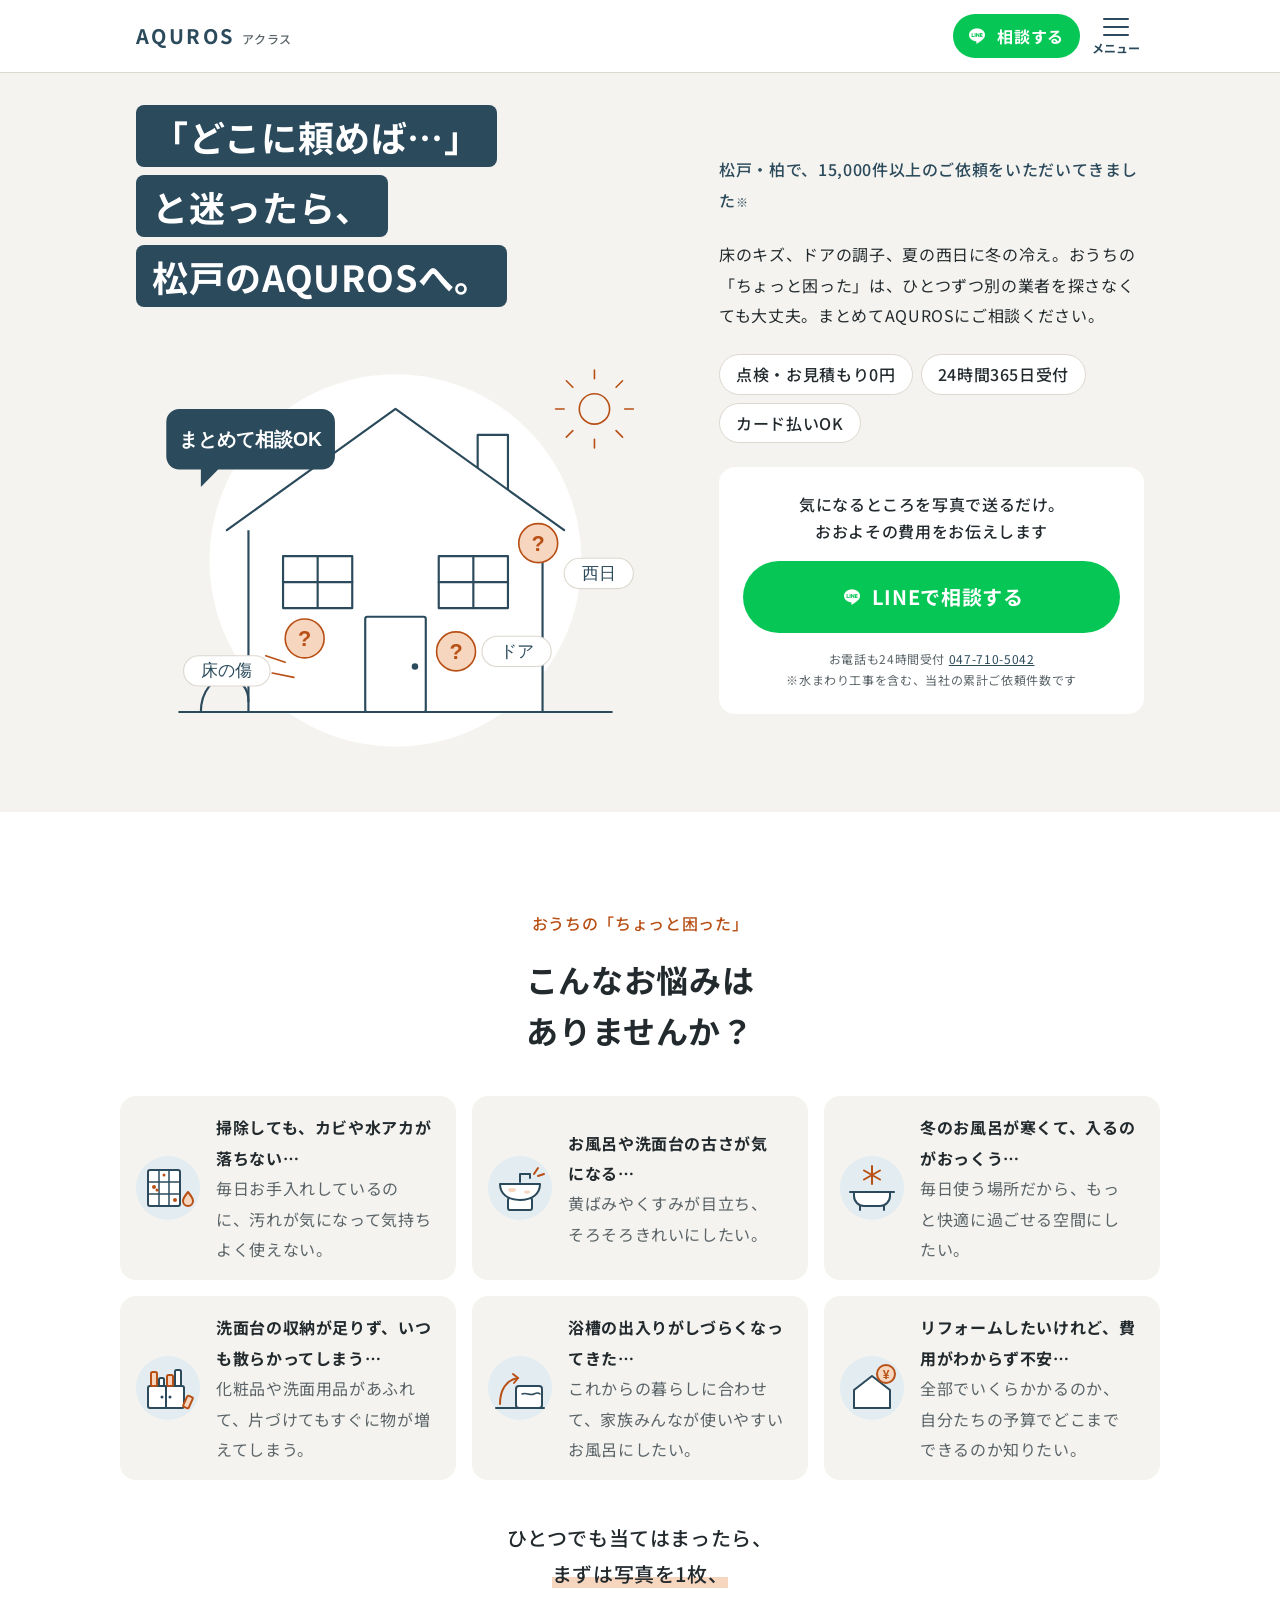
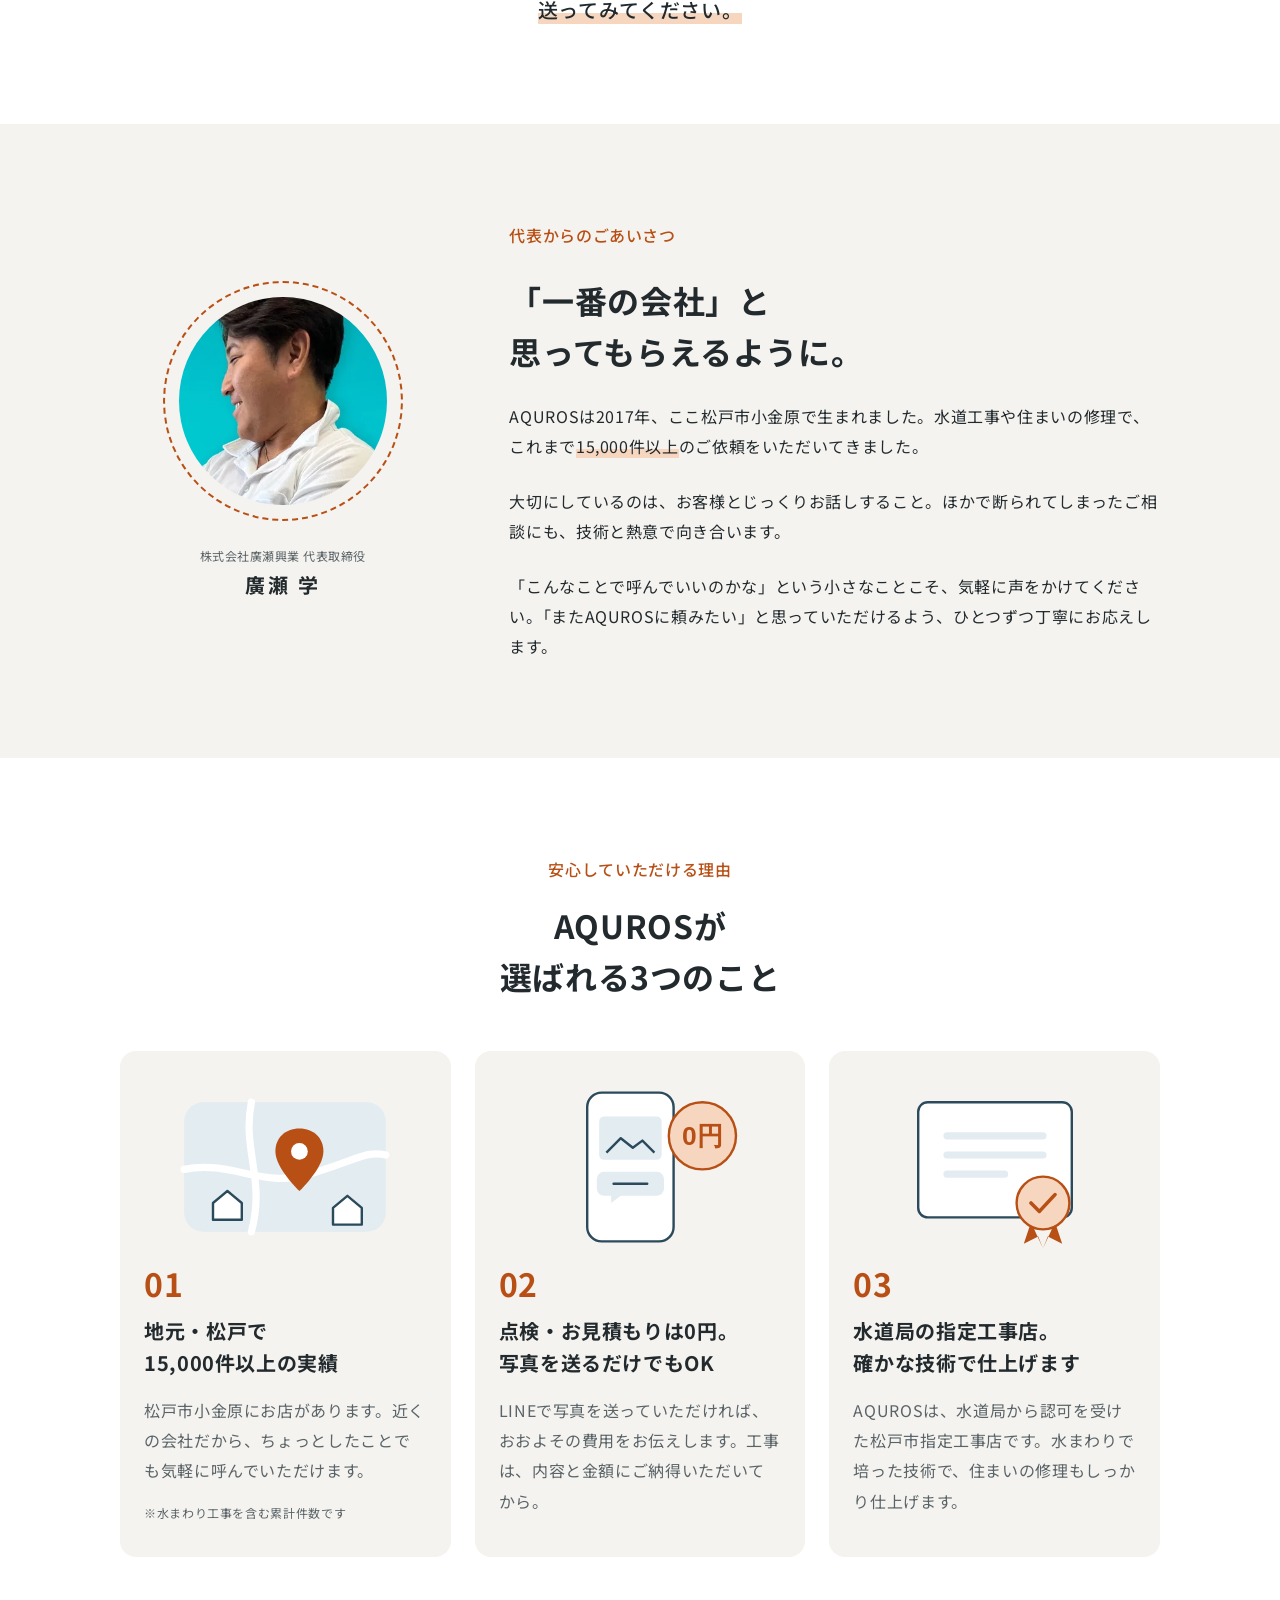
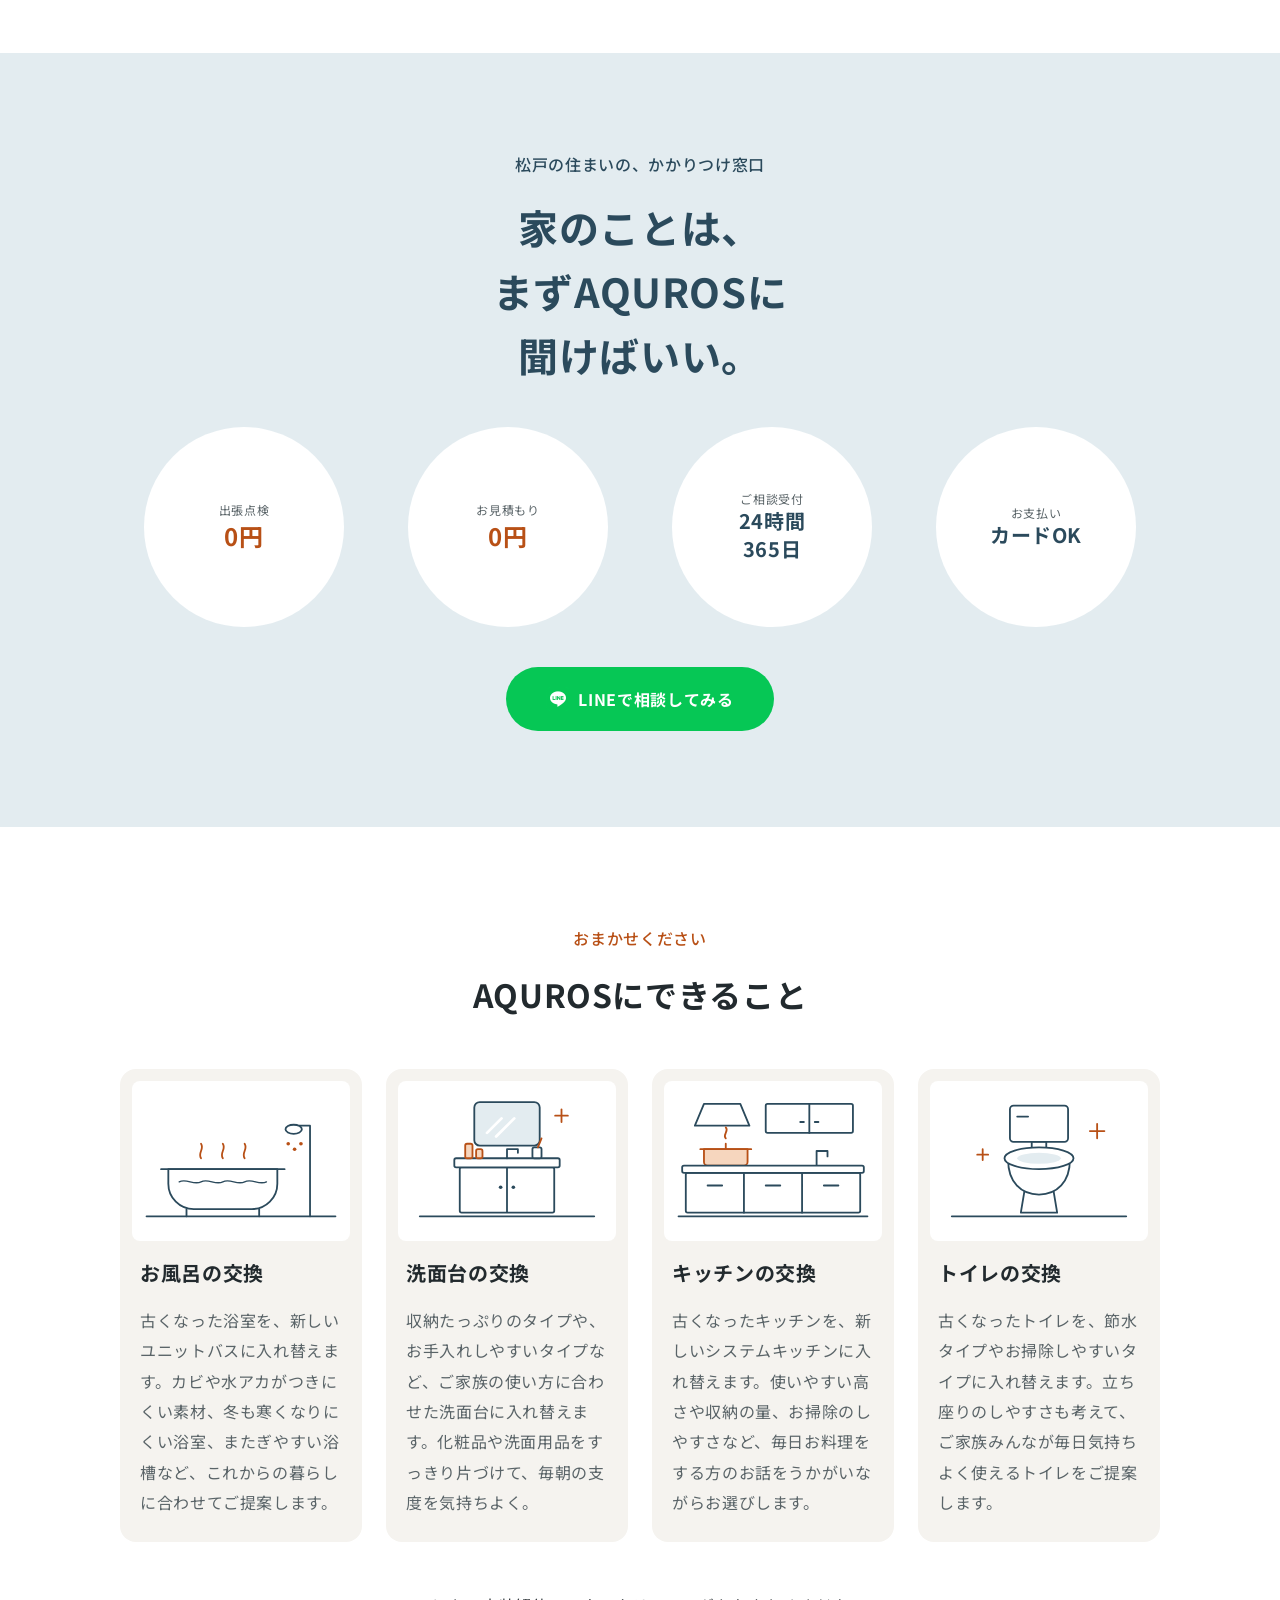
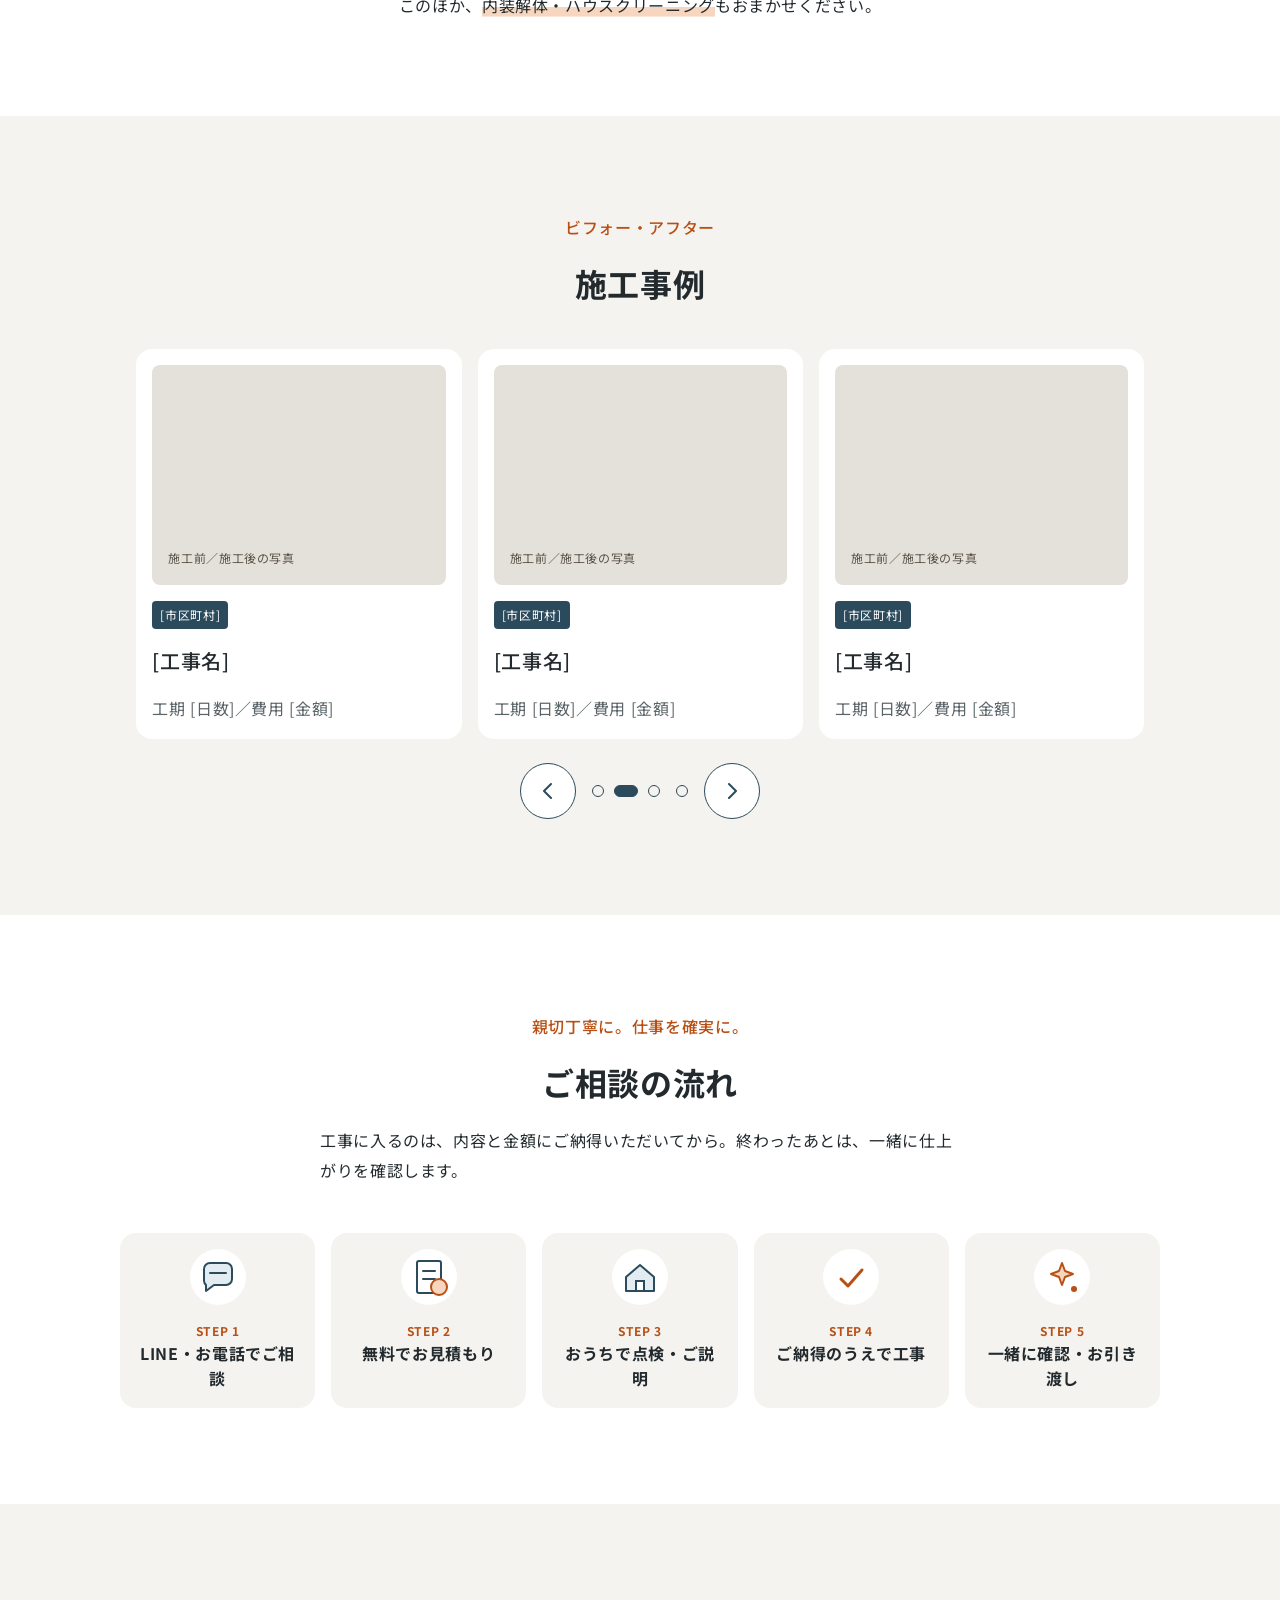
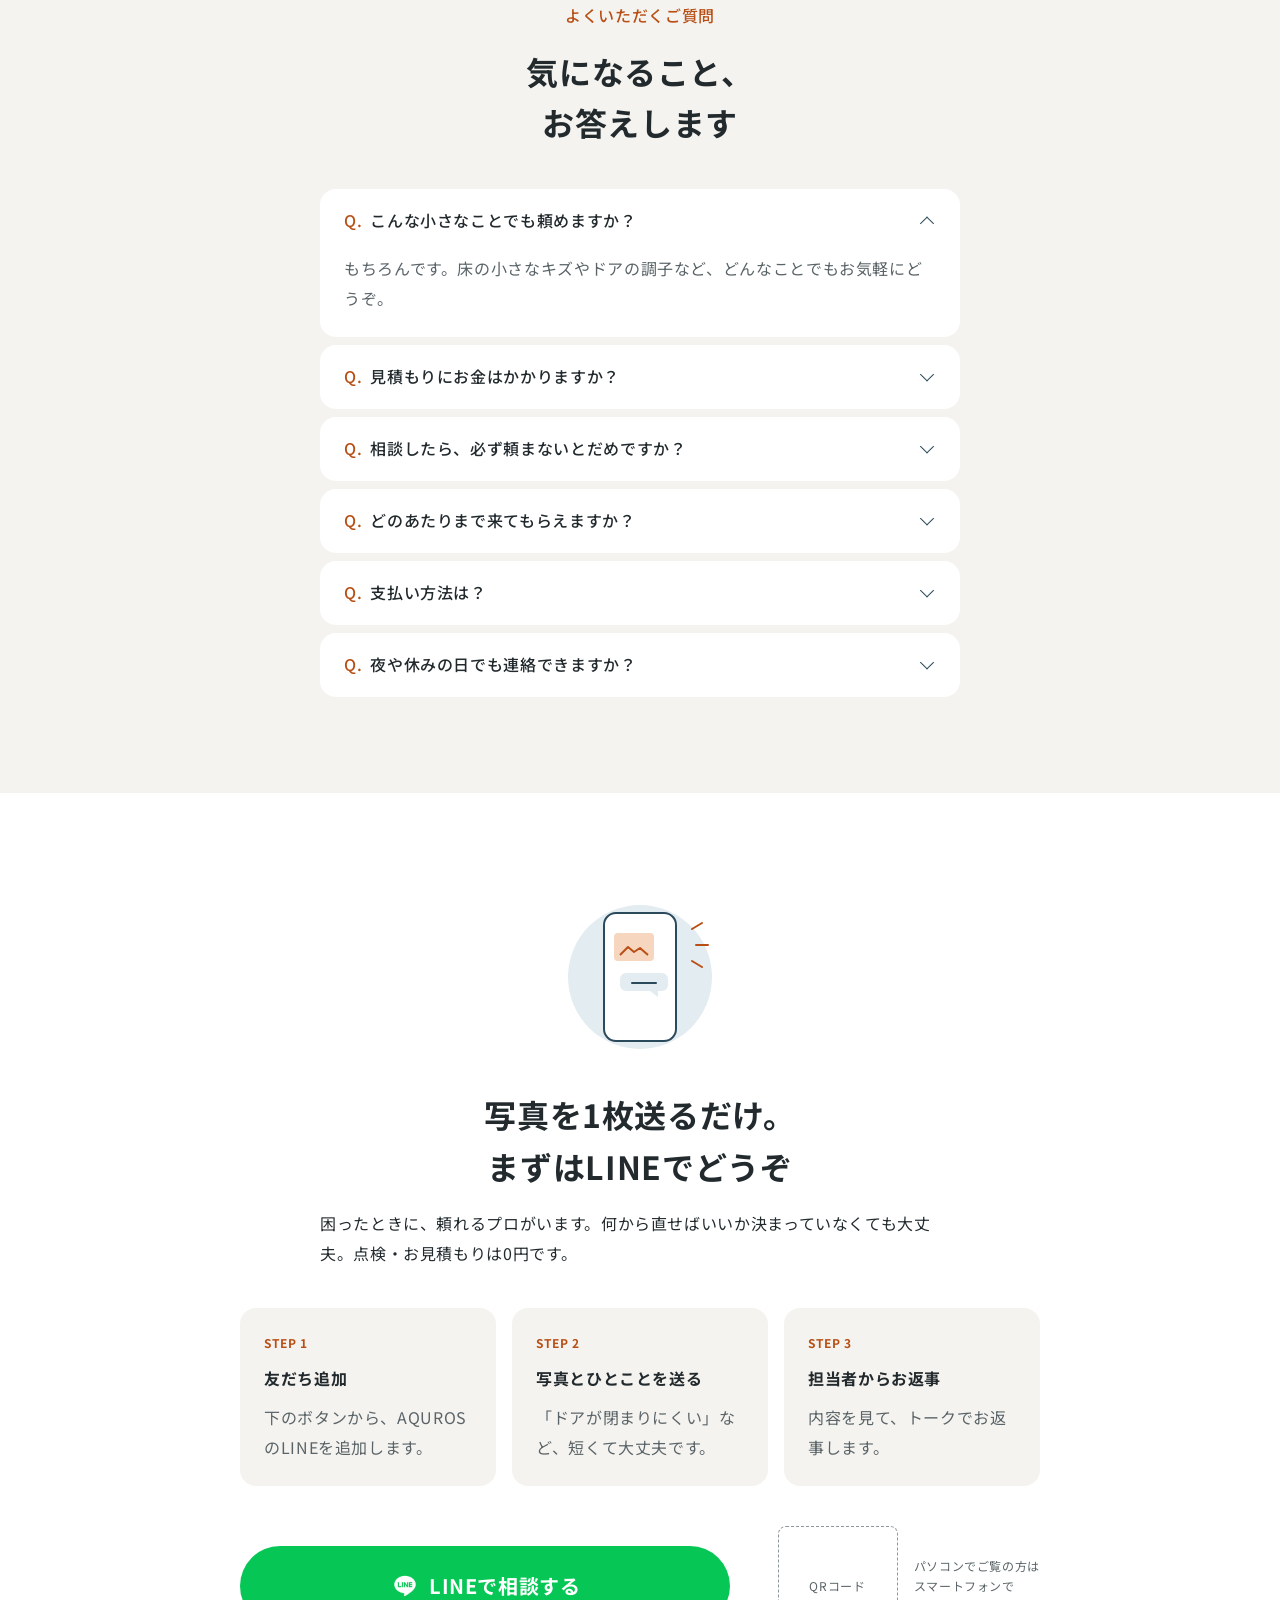
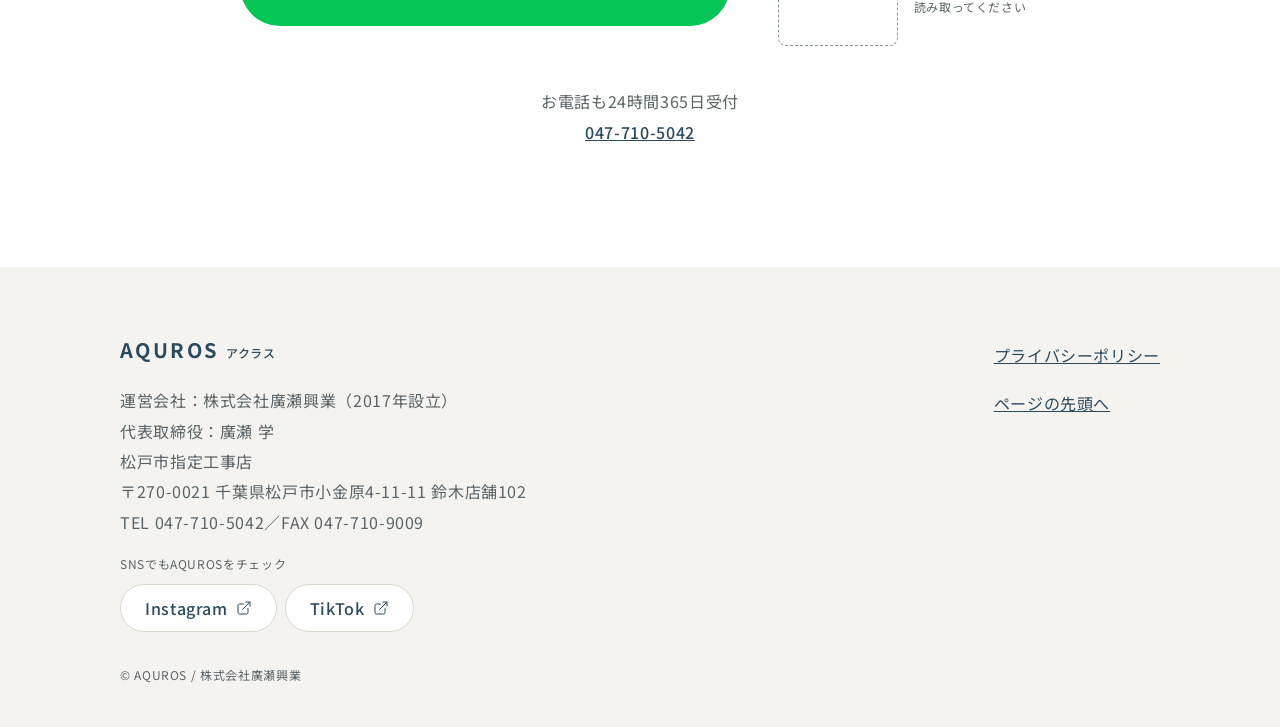
==== commit 976e4dcc: "お悩み・できることを水まわり向けに変更し、カード型レイアウトに調整 - お悩みの文章とイラストを水まわりの内容に差し替え - できることをお風呂・洗面台・キッチン・トイレの交換に変更し、カード型に -" ====
--- a/index.html
+++ b/index.html
@@ -82,7 +82,7 @@
           <img class="fv__illust" src="assets/images/illust/fv-house.svg" alt="ドア・西日・床の傷など、家のあちこちに困りごとがある様子のイラスト" width="480" height="400" fetchpriority="high">
         </div>
         <div class="fv__body">
-          <p class="fv__lead">松戸・柏で、<wbr>15,000件以上の<wbr>ご依頼を<wbr>いただいてきました<span class="fv__mark">※</span></p>
+          <p class="fv__lead">松戸・柏で、15,000件以上のご依頼をいただいてきました<span class="fv__mark">※</span></p>
           <p class="fv__text">床のキズ、ドアの調子、夏の西日に冬の冷え。おうちの「ちょっと困った」は、ひとつずつ別の業者を探さなくても大丈夫。まとめてAQUROSにご相談ください。</p>
           <ul class="tag-list">
             <li class="tag-list__item">点検・お見積もり0円</li>
@@ -90,12 +90,12 @@
             <li class="tag-list__item">カード払いOK</li>
           </ul>
           <div class="cta-box" data-hide-fixed-cta>
-            <p class="cta-box__lead">気になるところを<wbr>写真で<wbr>送るだけ。<br>おおよその<wbr>費用を<wbr>お伝えします</p>
+            <p class="cta-box__lead">気になるところを写真で送るだけ。<br>おおよその費用をお伝えします</p>
             <a class="button button--line button--large" href="https://lin.ee/XXXXXXX" data-cta="line-fv">
               <img class="button__icon" src="assets/images/line-icon.png" alt="" width="24" height="24">
               <span class="button__label">LINEで相談する</span>
             </a>
-            <p class="cta-box__note">お電話も24時間受付 <a href="tel:0477105042">047-710-5042</a><br>※水まわり工事を含む、<wbr>当社の<wbr>累計ご依頼件数です</p>
+            <p class="cta-box__note">お電話も24時間受付 <a href="tel:0477105042">047-710-5042</a><br>※水まわり工事を含む、当社の累計ご依頼件数です</p>
           </div>
         </div>
       </div>
@@ -105,35 +105,35 @@
       <div class="worries__inner">
         <div class="section-heading" data-animate>
           <p class="section-heading__eyebrow">おうちの「ちょっと困った」</p>
-          <h2 class="section-heading__title">こんなこと、<br>ありませんか？</h2>
+          <h2 class="section-heading__title">こんなお悩みは<br>ありませんか？</h2>
         </div>
         <ul class="worries__list" data-animate="stagger">
           <li class="worry-card">
-            <img class="worry-card__icon" src="assets/images/illust/worry-door.svg" alt="" width="64" height="64" loading="lazy">
-            <p class="worry-card__body"><strong class="worry-card__title">ドアが<wbr>ギーッ、<wbr>バタン</strong><span class="worry-card__text">閉まりにくい、<wbr>音が<wbr>気になる</span></p>
-          </li>
-          <li class="worry-card">
-            <img class="worry-card__icon" src="assets/images/illust/worry-floor.svg" alt="" width="64" height="64" loading="lazy">
-            <p class="worry-card__body"><strong class="worry-card__title">床のキズや<wbr>へこみ</strong><span class="worry-card__text">色あせや<wbr>傷みが<wbr>目立ってきた</span></p>
-          </li>
-          <li class="worry-card">
-            <img class="worry-card__icon" src="assets/images/illust/worry-sun.svg" alt="" width="64" height="64" loading="lazy">
-            <p class="worry-card__body"><strong class="worry-card__title">西日が<wbr>まぶしい、<wbr>暑い</strong><span class="worry-card__text">夏の部屋が<wbr>なかなか<wbr>冷えない</span></p>
-          </li>
-          <li class="worry-card">
-            <img class="worry-card__icon" src="assets/images/illust/worry-cold.svg" alt="" width="64" height="64" loading="lazy">
-            <p class="worry-card__body"><strong class="worry-card__title">冬は<wbr>足もとが<wbr>ひんやり</strong><span class="worry-card__text">床から<wbr>冷えが<wbr>伝わってくる</span></p>
-          </li>
-          <li class="worry-card">
-            <img class="worry-card__icon" src="assets/images/illust/worry-window.svg" alt="" width="64" height="64" loading="lazy">
-            <p class="worry-card__body"><strong class="worry-card__title">窓の防犯が<wbr>心配</strong><span class="worry-card__text">留守のときも<wbr>安心して<wbr>出かけたい</span></p>
-          </li>
-          <li class="worry-card">
-            <img class="worry-card__icon" src="assets/images/illust/worry-question.svg" alt="" width="64" height="64" loading="lazy">
-            <p class="worry-card__body"><strong class="worry-card__title">どこに<wbr>頼めば<wbr>いいの？</strong><span class="worry-card__text">直したい所が<wbr>あちこちにある</span></p>
+            <img class="worry-card__icon" src="assets/images/illust/worry-mold.svg" alt="" width="64" height="64" loading="lazy">
+            <p class="worry-card__body"><strong class="worry-card__title">掃除しても、カビや水アカが落ちない…</strong><span class="worry-card__text">毎日お手入れしているのに、汚れが気になって気持ちよく使えない。</span></p>
+          </li>
+          <li class="worry-card">
+            <img class="worry-card__icon" src="assets/images/illust/worry-old.svg" alt="" width="64" height="64" loading="lazy">
+            <p class="worry-card__body"><strong class="worry-card__title">お風呂や洗面台の古さが気になる…</strong><span class="worry-card__text">黄ばみやくすみが目立ち、そろそろきれいにしたい。</span></p>
+          </li>
+          <li class="worry-card">
+            <img class="worry-card__icon" src="assets/images/illust/worry-bath-cold.svg" alt="" width="64" height="64" loading="lazy">
+            <p class="worry-card__body"><strong class="worry-card__title">冬のお風呂が寒くて、入るのがおっくう…</strong><span class="worry-card__text">毎日使う場所だから、もっと快適に過ごせる空間にしたい。</span></p>
+          </li>
+          <li class="worry-card">
+            <img class="worry-card__icon" src="assets/images/illust/worry-storage.svg" alt="" width="64" height="64" loading="lazy">
+            <p class="worry-card__body"><strong class="worry-card__title">洗面台の収納が足りず、いつも散らかってしまう…</strong><span class="worry-card__text">化粧品や洗面用品があふれて、片づけてもすぐに物が増えてしまう。</span></p>
+          </li>
+          <li class="worry-card">
+            <img class="worry-card__icon" src="assets/images/illust/worry-step.svg" alt="" width="64" height="64" loading="lazy">
+            <p class="worry-card__body"><strong class="worry-card__title">浴槽の出入りがしづらくなってきた…</strong><span class="worry-card__text">これからの暮らしに合わせて、家族みんなが使いやすいお風呂にしたい。</span></p>
+          </li>
+          <li class="worry-card">
+            <img class="worry-card__icon" src="assets/images/illust/worry-cost.svg" alt="" width="64" height="64" loading="lazy">
+            <p class="worry-card__body"><strong class="worry-card__title">リフォームしたいけれど、費用がわからず不安…</strong><span class="worry-card__text">全部でいくらかかるのか、自分たちの予算でどこまでできるのか知りたい。</span></p>
           </li>
         </ul>
-        <p class="worries__closing">ひとつでも<wbr>当てはまったら、<br><span class="marker">まずは写真を1枚、</span><br><span class="marker">送ってみてください。</span></p>
+        <p class="worries__closing">ひとつでも当てはまったら、<br><span class="marker">まずは写真を1枚、</span><br><span class="marker">送ってみてください。</span></p>
       </div>
     </section>
 
@@ -163,20 +163,20 @@
           <article class="reason-card">
             <img class="reason-card__illust" src="assets/images/illust/reason-local.svg" alt="" width="200" height="140" loading="lazy">
             <span class="reason-card__number">01</span>
-            <h3 class="reason-card__title">地元・松戸で<br>15,000件以上の<wbr>実績</h3>
+            <h3 class="reason-card__title">地元・松戸で<br>15,000件以上の実績</h3>
             <p class="reason-card__text">松戸市小金原にお店があります。近くの会社だから、ちょっとしたことでも気軽に呼んでいただけます。</p>
-            <p class="reason-card__note">※水まわり工事を含む<wbr>累計件数です</p>
+            <p class="reason-card__note">※水まわり工事を含む累計件数です</p>
           </article>
           <article class="reason-card">
             <img class="reason-card__illust" src="assets/images/illust/reason-photo.svg" alt="" width="200" height="140" loading="lazy">
             <span class="reason-card__number">02</span>
-            <h3 class="reason-card__title">点検・<wbr>お見積もりは0円。<br>写真を<wbr>送るだけでもOK</h3>
+            <h3 class="reason-card__title">点検・お見積もりは0円。<br>写真を送るだけでもOK</h3>
             <p class="reason-card__text">LINEで写真を送っていただければ、おおよその費用をお伝えします。工事は、内容と金額にご納得いただいてから。</p>
           </article>
           <article class="reason-card">
             <img class="reason-card__illust" src="assets/images/illust/reason-certified.svg" alt="" width="200" height="140" loading="lazy">
             <span class="reason-card__number">03</span>
-            <h3 class="reason-card__title">水道局の<wbr>指定工事店。<br>確かな技術で<wbr>仕上げます</h3>
+            <h3 class="reason-card__title">水道局の指定工事店。<br>確かな技術で仕上げます</h3>
             <p class="reason-card__text">AQUROSは、水道局から認可を受けた松戸市指定工事店です。水まわりで培った技術で、住まいの修理もしっかり仕上げます。</p>
           </article>
         </div>
@@ -186,7 +186,7 @@
     <section class="appeal">
       <div class="appeal__inner">
         <div class="appeal__heading" data-animate>
-          <p class="appeal__eyebrow">松戸の住まいの、<wbr>かかりつけ窓口</p>
+          <p class="appeal__eyebrow">松戸の住まいの、かかりつけ窓口</p>
           <h2 class="appeal__title">家のことは、<br>まずAQUROSに<br>聞けばいい。</h2>
         </div>
         <ul class="appeal__list" data-animate="stagger">
@@ -206,32 +206,43 @@
       <div class="service__inner">
         <div class="section-heading" data-animate>
           <p class="section-heading__eyebrow">おまかせください</p>
-          <h2 class="section-heading__title">AQUROSに<wbr>できること</h2>
+          <h2 class="section-heading__title">AQUROSにできること</h2>
         </div>
         <div class="service__list" data-animate="stagger">
           <article class="service-card">
             <div class="service-card__visual">
-              <img class="service-card__illust" src="assets/images/illust/service-repair.svg" alt="" width="240" height="150" loading="lazy">
+              <img class="service-card__illust" src="assets/images/illust/service-bath.svg" alt="" width="240" height="150" loading="lazy">
             </div>
-            <h3 class="service-card__title">住宅リペア</h3>
-            <p class="service-card__text">床・ドア・建具・壁のキズやへこみ、欠けを補修します。取り替えるより費用をおさえて、目立たなく仕上げます。</p>
+            <h3 class="service-card__title">お風呂の交換</h3>
+            <!-- TODO: 説明文は仮。内容を確認のうえ確定 -->
+            <p class="service-card__text">古くなった浴室を、新しいユニットバスに入れ替えます。カビや水アカがつきにくい素材、冬も寒くなりにくい浴室、またぎやすい浴槽など、これからの暮らしに合わせてご提案します。</p>
           </article>
           <article class="service-card">
             <div class="service-card__visual">
-              <img class="service-card__illust" src="assets/images/illust/service-flooring.svg" alt="" width="240" height="150" loading="lazy">
+              <img class="service-card__illust" src="assets/images/illust/service-washbasin.svg" alt="" width="240" height="150" loading="lazy">
             </div>
-            <h3 class="service-card__title">フローリング上張り</h3>
-            <p class="service-card__text">今の床の上に、新しい床材を重ねる方法です。はがす手間が少ないので、住みながら短い工期で床がきれいになります。</p>
+            <h3 class="service-card__title">洗面台の交換</h3>
+            <!-- TODO: 説明文は仮。内容を確認のうえ確定 -->
+            <p class="service-card__text">収納たっぷりのタイプや、お手入れしやすいタイプなど、ご家族の使い方に合わせた洗面台に入れ替えます。化粧品や洗面用品をすっきり片づけて、毎朝の支度を気持ちよく。</p>
           </article>
           <article class="service-card">
             <div class="service-card__visual">
-              <img class="service-card__illust" src="assets/images/illust/service-film.svg" alt="" width="240" height="150" loading="lazy">
+              <img class="service-card__illust" src="assets/images/illust/service-kitchen.svg" alt="" width="240" height="150" loading="lazy">
             </div>
-            <h3 class="service-card__title">窓ガラスフィルム</h3>
-            <p class="service-card__text">遮熱フィルムで夏の暑さや西日をやわらげ、防犯フィルムで空き巣対策も。貼るだけなので、窓の交換はいりません。</p>
-          </article>
-        </div>
-        <p class="service__more">このほか、<wbr><span class="marker">内装解体・<wbr>ハウスクリーニング</span>も<wbr>おまかせください。</p>
+            <h3 class="service-card__title">キッチンの交換</h3>
+            <!-- TODO: 説明文は仮。内容を確認のうえ確定 -->
+            <p class="service-card__text">古くなったキッチンを、新しいシステムキッチンに入れ替えます。使いやすい高さや収納の量、お掃除のしやすさなど、毎日お料理をする方のお話をうかがいながらお選びします。</p>
+          </article>
+          <article class="service-card">
+            <div class="service-card__visual">
+              <img class="service-card__illust" src="assets/images/illust/service-toilet.svg" alt="" width="240" height="150" loading="lazy">
+            </div>
+            <h3 class="service-card__title">トイレの交換</h3>
+            <!-- TODO: 説明文は仮。内容を確認のうえ確定 -->
+            <p class="service-card__text">古くなったトイレを、節水タイプやお掃除しやすいタイプに入れ替えます。立ち座りのしやすさも考えて、ご家族みんなが毎日気持ちよく使えるトイレをご提案します。</p>
+          </article>
+        </div>
+        <p class="service__more">このほか、<span class="marker">内装解体・ハウスクリーニング</span>もおまかせください。</p>
       </div>
     </section>
 
@@ -286,7 +297,6 @@
             <div class="carousel__dots" data-carousel-dots></div>
             <button class="carousel__button" type="button" aria-label="次の事例へ" data-carousel-next><svg class="carousel__icon" width="24" height="24" viewBox="0 0 24 24" aria-hidden="true"><path d="m9 5 7 7-7 7"></path></svg></button>
           </div>
-          <button class="carousel__pause" type="button" hidden data-carousel-pause>自動の切り替えを止める</button>
         </div>
       </div>
     </section>
@@ -294,16 +304,16 @@
     <section class="flow" id="flow">
       <div class="flow__inner">
         <div class="section-heading" data-animate>
-          <p class="section-heading__eyebrow">親切丁寧に。<wbr>仕事を確実に。</p>
+          <p class="section-heading__eyebrow">親切丁寧に。仕事を確実に。</p>
           <h2 class="section-heading__title">ご相談の流れ</h2>
           <p class="section-heading__lead">工事に入るのは、内容と金額にご納得いただいてから。終わったあとは、一緒に仕上がりを確認します。</p>
         </div>
         <ol class="flow__list" data-animate="stagger">
-          <li class="flow-step"><img class="flow-step__icon" src="assets/images/illust/flow-consult.svg" alt="" width="56" height="56" loading="lazy"><p class="flow-step__body"><span class="flow-step__number">STEP 1</span><strong class="flow-step__title">LINE・<wbr>お電話で<wbr>ご相談</strong></p></li>
-          <li class="flow-step"><img class="flow-step__icon" src="assets/images/illust/flow-estimate.svg" alt="" width="56" height="56" loading="lazy"><p class="flow-step__body"><span class="flow-step__number">STEP 2</span><strong class="flow-step__title">無料で<wbr>お見積もり</strong></p></li>
-          <li class="flow-step"><img class="flow-step__icon" src="assets/images/illust/flow-visit.svg" alt="" width="56" height="56" loading="lazy"><p class="flow-step__body"><span class="flow-step__number">STEP 3</span><strong class="flow-step__title">おうちで<wbr>点検・<wbr>ご説明</strong></p></li>
-          <li class="flow-step"><img class="flow-step__icon" src="assets/images/illust/flow-agree.svg" alt="" width="56" height="56" loading="lazy"><p class="flow-step__body"><span class="flow-step__number">STEP 4</span><strong class="flow-step__title">ご納得の<wbr>うえで工事</strong></p></li>
-          <li class="flow-step"><img class="flow-step__icon" src="assets/images/illust/flow-complete.svg" alt="" width="56" height="56" loading="lazy"><p class="flow-step__body"><span class="flow-step__number">STEP 5</span><strong class="flow-step__title">一緒に確認・<wbr>お引き渡し</strong></p></li>
+          <li class="flow-step"><img class="flow-step__icon" src="assets/images/illust/flow-consult.svg" alt="" width="56" height="56" loading="lazy"><p class="flow-step__body"><span class="flow-step__number">STEP 1</span><strong class="flow-step__title">LINE・お電話でご相談</strong></p></li>
+          <li class="flow-step"><img class="flow-step__icon" src="assets/images/illust/flow-estimate.svg" alt="" width="56" height="56" loading="lazy"><p class="flow-step__body"><span class="flow-step__number">STEP 2</span><strong class="flow-step__title">無料でお見積もり</strong></p></li>
+          <li class="flow-step"><img class="flow-step__icon" src="assets/images/illust/flow-visit.svg" alt="" width="56" height="56" loading="lazy"><p class="flow-step__body"><span class="flow-step__number">STEP 3</span><strong class="flow-step__title">おうちで点検・ご説明</strong></p></li>
+          <li class="flow-step"><img class="flow-step__icon" src="assets/images/illust/flow-agree.svg" alt="" width="56" height="56" loading="lazy"><p class="flow-step__body"><span class="flow-step__number">STEP 4</span><strong class="flow-step__title">ご納得のうえで工事</strong></p></li>
+          <li class="flow-step"><img class="flow-step__icon" src="assets/images/illust/flow-complete.svg" alt="" width="56" height="56" loading="lazy"><p class="flow-step__body"><span class="flow-step__number">STEP 5</span><strong class="flow-step__title">一緒に確認・お引き渡し</strong></p></li>
         </ol>
       </div>
     </section>
@@ -316,19 +326,19 @@
         </div>
         <div class="faq__list" data-animate>
           <details class="faq__item" open>
-            <summary class="faq__question"><span class="faq__q">Q.</span>こんな<wbr>小さなことでも<wbr>頼めますか？</summary>
+            <summary class="faq__question"><span class="faq__q">Q.</span>こんな小さなことでも頼めますか？</summary>
             <p class="faq__answer">もちろんです。床の小さなキズやドアの調子など、どんなことでもお気軽にどうぞ。</p>
           </details>
           <details class="faq__item">
-            <summary class="faq__question"><span class="faq__q">Q.</span>見積もりに<wbr>お金は<wbr>かかりますか？</summary>
+            <summary class="faq__question"><span class="faq__q">Q.</span>見積もりにお金はかかりますか？</summary>
             <p class="faq__answer">出張点検・お見積もりは0円です。LINEで写真を送っていただければ、おおよその金額もお伝えします。</p>
           </details>
           <details class="faq__item">
-            <summary class="faq__question"><span class="faq__q">Q.</span>相談したら、<wbr>必ず頼まないと<wbr>だめですか？</summary>
+            <summary class="faq__question"><span class="faq__q">Q.</span>相談したら、必ず頼まないとだめですか？</summary>
             <p class="faq__answer">いいえ、大丈夫です。お見積もりの内容と金額にご納得いただけたときだけ、工事に入ります。</p>
           </details>
           <details class="faq__item">
-            <summary class="faq__question"><span class="faq__q">Q.</span>どのあたりまで<wbr>来てもらえますか？</summary>
+            <summary class="faq__question"><span class="faq__q">Q.</span>どのあたりまで来てもらえますか？</summary>
             <p class="faq__answer">松戸市・柏市を中心に、関東全域にうかがっています。</p>
           </details>
           <details class="faq__item">
@@ -336,7 +346,7 @@
             <p class="faq__answer">クレジットカードでのお支払いにも対応しています。</p>
           </details>
           <details class="faq__item">
-            <summary class="faq__question"><span class="faq__q">Q.</span>夜や休みの日でも<wbr>連絡できますか？</summary>
+            <summary class="faq__question"><span class="faq__q">Q.</span>夜や休みの日でも連絡できますか？</summary>
             <p class="faq__answer">はい。お問い合わせは24時間365日受け付けています。</p>
           </details>
         </div>
@@ -347,13 +357,13 @@
       <div class="contact__inner">
         <img class="contact__illust" src="assets/images/illust/contact-phone.svg" alt="" width="240" height="160" loading="lazy">
         <div class="section-heading" data-animate>
-          <h2 class="section-heading__title">写真を1枚<wbr>送るだけ。<br>まずは<wbr>LINEでどうぞ</h2>
+          <h2 class="section-heading__title">写真を1枚送るだけ。<br>まずはLINEでどうぞ</h2>
           <p class="section-heading__lead section-heading__lead--left">困ったときに、頼れるプロがいます。何から直せばいいか決まっていなくても大丈夫。点検・お見積もりは0円です。</p>
         </div>
         <ol class="contact__steps" data-animate="stagger">
-          <li class="contact__step"><span class="contact__number">STEP 1</span><strong class="contact__step-title">友だち追加</strong><span class="contact__step-text">下のボタンから、<wbr>AQUROSの<wbr>LINEを<wbr>追加します。</span></li>
-          <li class="contact__step"><span class="contact__number">STEP 2</span><strong class="contact__step-title">写真とひとことを送る</strong><span class="contact__step-text">「ドアが<wbr>閉まりにくい」<wbr>など、<wbr>短くて<wbr>大丈夫です。</span></li>
-          <li class="contact__step"><span class="contact__number">STEP 3</span><strong class="contact__step-title">担当者からお返事</strong><span class="contact__step-text">内容を見て、<wbr>トークで<wbr>お返事します。</span></li>
+          <li class="contact__step"><span class="contact__number">STEP 1</span><strong class="contact__step-title">友だち追加</strong><span class="contact__step-text">下のボタンから、AQUROSのLINEを追加します。</span></li>
+          <li class="contact__step"><span class="contact__number">STEP 2</span><strong class="contact__step-title">写真とひとことを送る</strong><span class="contact__step-text">「ドアが閉まりにくい」など、短くて大丈夫です。</span></li>
+          <li class="contact__step"><span class="contact__number">STEP 3</span><strong class="contact__step-title">担当者からお返事</strong><span class="contact__step-text">内容を見て、トークでお返事します。</span></li>
         </ol>
         <div class="contact__action" data-hide-fixed-cta>
           <a class="button button--line button--xlarge" href="https://lin.ee/XXXXXXX" data-cta="line-contact">
@@ -366,7 +376,7 @@
             <p class="contact__qr-text">パソコンでご覧の方は<br>スマートフォンで<br>読み取ってください</p>
           </div>
         </div>
-        <p class="contact__tel">お電話も<wbr>24時間365日受付<br><a class="contact__tel-link" href="tel:0477105042" data-cta="tel-contact">047-710-5042</a></p>
+        <p class="contact__tel">お電話も24時間365日受付<br><a class="contact__tel-link" href="tel:0477105042" data-cta="tel-contact">047-710-5042</a></p>
       </div>
     </section>
   </main>
@@ -375,7 +385,7 @@
     <div class="footer__inner">
       <div class="footer__info">
         <p class="footer__logo">AQUROS<span class="footer__logo-ja">アクラス</span></p>
-        <p class="footer__address">運営会社：<wbr>株式会社廣瀬興業<wbr><span class="footer__nowrap">（2017年設立）</span><br>代表取締役：廣瀬 学<br>松戸市指定工事店<br>〒270-0021 千葉県松戸市<wbr>小金原4-11-11 鈴木店舗102<br>TEL&nbsp;047-710-5042／<wbr>FAX&nbsp;047-710-9009</p>
+        <p class="footer__address">運営会社：株式会社廣瀬興業（2017年設立）<br>代表取締役：廣瀬 学<br>松戸市指定工事店<br>〒270-0021 千葉県松戸市小金原4-11-11 鈴木店舗102<br>TEL 047-710-5042／FAX 047-710-9009</p>
         <div class="footer__sns">
           <p class="footer__sns-title">SNSでもAQUROSをチェック</p>
           <ul class="footer__sns-list">
--- a/assets/css/style.min.css
+++ b/assets/css/style.min.css
@@ -1 +1,2 @@
-:root{--color-text:#222a2e;--color-sub:#5a6468;--color-navy:#2b4a5c;--color-accent:#b85016;--color-peach:#f6d6be;--color-sky:#e3ecf0;--color-line:#06c755;--color-bg-soft:#f5f3ef;--color-border:#ddd8cf;--color-photo:#e4e1da;--color-white:#ffffff;--font-family-base:"Noto Sans JP", "Hiragino Sans", "Hiragino Kaku Gothic ProN", "Yu Gothic", Meiryo, sans-serif;--font-size-heading:clamp(24px, 6.2vw, 32px);--content-width:1040px;--read-width:640px;--page-gutter:24px;--section-space:96px;--radius:16px;--radius-small:8px;--fixed-cta-space:88px}html{scroll-padding-top:72px}@media (prefers-reduced-motion:no-preference){html{scroll-behavior:smooth}}[hidden]{display:none!important}body{padding-bottom:var(--fixed-cta-space);font-family:var(--font-family-base);font-size:16px;line-height:1.9;letter-spacing:.04em;color:var(--color-text);background:var(--color-white);line-break:strict}.appeal__eyebrow,.appeal__title,.contact__step-text,.contact__step-title,.contact__tel,.cta-box__lead,.cta-box__note,.drawer__link,.drawer__tel-label,.faq__question,.flow-step__title,.footer__address,.fv__lead,.message__name,.message__title,.reason-card__note,.reason-card__title,.section-heading__eyebrow,.section-heading__title,.service-card__title,.service__more,.work-card__title,.worries__closing,.worry-card__text,.worry-card__title{word-break:keep-all;overflow-wrap:anywhere}.faq__answer,.fv__text,.message__body p,.reason-card__text,.section-heading__lead,.service-card__text{text-wrap:pretty}.button{display:inline-flex;align-items:center;justify-content:center;gap:8px;min-height:56px;padding:0 24px;border-radius:999px;font-weight:700;line-height:1;white-space:nowrap;transition:transform .3s,box-shadow .3s}@media (hover:hover){.button:hover{box-shadow:0 6px 16px rgba(6,199,85,.28);transform:translateY(-2px)}}.button--line{color:var(--color-white);background:var(--color-line)}.button--small{min-height:44px;padding:0 16px 0 12px}.button--large{min-height:72px;font-size:20px}.button--xlarge{width:100%;min-height:80px;font-size:20px}.button--round{min-height:64px;padding:0 40px}.button--block{width:100%}.button__icon{flex:0 0 24px;width:24px;height:24px}.button__icon--large{flex-basis:32px;width:32px;height:32px}.marker{background:linear-gradient(var(--color-peach),var(--color-peach)) no-repeat left bottom/100% 40%;transition:background-size 1.2s ease-out}.marker--hidden{background-size:0 40%}.tag-list{display:flex;flex-wrap:wrap;gap:8px;font-weight:500}.cta-box,.tag-list__item{background:var(--color-white)}.tag-list__item{padding:4px 16px;border:1px solid var(--color-border);border-radius:999px}.cta-box{display:flex;flex-direction:column;gap:16px;padding:24px;border-radius:var(--radius)}.cta-box__lead,.cta-box__note{line-height:1.7;text-align:center}.cta-box__lead{font-weight:500}.cta-box__note{font-size:12px;color:var(--color-sub)}.cta-box__note a{color:var(--color-navy);text-decoration:underline}.section-heading{display:flex;flex-direction:column;align-items:center;gap:16px;text-align:center}.section-heading__eyebrow{font-weight:500;color:var(--color-accent)}.section-heading__title{font-size:var(--font-size-heading);font-weight:700;line-height:1.6}.section-heading__lead{width:100%;max-width:var(--read-width);text-align:left}.worry-card{display:flex;align-items:center;gap:16px;padding:16px 24px 16px 16px;border-radius:var(--radius);background:var(--color-bg-soft)}.worry-card__icon{flex:0 0 64px;width:64px;height:64px}.worry-card__body{display:flex;flex-direction:column}.worry-card__title{font-weight:700}.worry-card__text{color:var(--color-sub)}.reason-card{display:flex;flex-direction:column;gap:16px;padding:32px 24px;border-radius:var(--radius);background:var(--color-bg-soft)}.reason-card__illust{align-self:center;width:100%;max-width:240px}.reason-card__number{font-size:32px;font-weight:700;line-height:1;color:var(--color-accent)}.reason-card__title{font-size:20px;font-weight:700;line-height:1.6}.reason-card__note,.reason-card__text{color:var(--color-sub)}.reason-card__note{font-size:12px}.service-card{display:flex;flex-direction:column;gap:16px}.service-card__visual{display:flex;justify-content:center;padding:24px;border-radius:var(--radius);background:var(--color-bg-soft)}.service-card__illust{width:100%;max-width:280px}.service-card__title{font-size:20px;font-weight:700;line-height:1.6}.service-card__text{color:var(--color-sub)}.work-card{display:flex;flex-direction:column;gap:16px;padding:16px;border-radius:var(--radius);background:var(--color-white)}.work-card__visual{aspect-ratio:4/3;overflow:hidden;border-radius:var(--radius-small);background:var(--color-photo)}.work-card__visual--placeholder{display:flex;align-items:flex-end;padding:16px;font-size:12px;color:#5c5348}.work-card__area{align-self:flex-start;padding:4px 8px;border-radius:4px;font-size:12px;line-height:1.6;color:var(--color-white);background:var(--color-navy)}.work-card__title{font-size:20px;font-weight:500;line-height:1.6}.work-card__meta{color:var(--color-sub)}.flow-step{display:flex;align-items:center;gap:16px;padding:16px;border-radius:var(--radius);background:var(--color-bg-soft)}.flow-step__icon{flex:0 0 56px;width:56px;height:56px}.flow-step__body{display:flex;flex-direction:column;line-height:1.6}.flow-step__number{font-size:12px;font-weight:700;color:var(--color-accent)}.flow-step__title{font-weight:700}.menu-button,.menu-button__icon{display:flex;flex-direction:column}.menu-button{align-items:center;justify-content:center;gap:6px;width:56px;height:56px;border-radius:var(--radius-small);color:var(--color-navy)}.menu-button__icon{position:relative;justify-content:space-between;width:26px;height:18px}.menu-button__bar{height:2px;border-radius:1px;background:currentColor}.menu-button__icon--close::after,.menu-button__icon--close::before{content:"";position:absolute;top:50%;left:0;width:100%;height:2px;margin-top:-1px;border-radius:1px;background:currentColor;transform:rotate(35deg)}.menu-button__icon--close::after{transform:rotate(-35deg)}.menu-button__label{font-size:12px;font-weight:700;line-height:1;letter-spacing:0}.carousel{display:flex;flex-direction:column;gap:24px}.carousel__viewport{display:flex;gap:16px;padding:0 var(--page-gutter) 16px;overflow-x:auto;scroll-snap-type:x mandatory;scroll-padding-inline:var(--page-gutter)}.carousel--ready .carousel__viewport{padding-bottom:0;scrollbar-width:none}.carousel--ready .carousel__viewport::-webkit-scrollbar{display:none}.carousel__slide{flex:0 0 min(80%,320px);scroll-snap-align:start}.carousel__button,.carousel__controls{display:flex;align-items:center;justify-content:center}.carousel__controls{gap:8px;padding:0 var(--page-gutter)}.carousel__button{flex:0 0 56px;height:56px;border:1.5px solid var(--color-navy);border-radius:50%;color:var(--color-navy);background:var(--color-white);transition:color .3s,background .3s}@media (hover:hover){.carousel__button:hover{color:var(--color-white);background:var(--color-navy)}}.carousel__icon{fill:none;stroke:currentColor;stroke-width:2;stroke-linecap:round;stroke-linejoin:round}.carousel__dot,.carousel__dots{display:flex;justify-content:center}.carousel__dots{flex-wrap:wrap}.carousel__dot{align-items:center;width:28px;height:44px}.carousel__dot::before{content:"";width:12px;height:12px;border:1.5px solid var(--color-navy);border-radius:999px;transition:width .4s,background .4s}.carousel__dot[aria-current=true]::before{width:24px;background:var(--color-navy)}.carousel__pause,.sns-link{border:1px solid var(--color-border);border-radius:999px;background:var(--color-white)}.carousel__pause{align-self:center;min-height:44px;padding:0 20px;font-size:14px;color:var(--color-sub)}.sns-link{display:inline-flex;align-items:center;gap:8px;min-height:48px;padding:0 24px;font-weight:500;color:var(--color-navy)}.sns-link__icon{fill:none;stroke:currentColor;stroke-width:1.5;stroke-linecap:round;stroke-linejoin:round}.header{position:sticky;top:0;z-index:10;border-bottom:1px solid var(--color-border);background:rgba(255,255,255,.96)}.header__inner{display:flex;align-items:center;justify-content:space-between;gap:16px;max-width:var(--content-width);min-height:64px;margin:0 auto;padding:8px var(--page-gutter)}.header__actions{display:flex;align-items:center;gap:8px}.header__line{display:none}.header__logo{display:flex;align-items:baseline;gap:8px;line-height:1.2;white-space:nowrap}.header__logo-en{font-size:20px;font-weight:700;letter-spacing:.12em;color:var(--color-navy)}.header__logo-ja{font-size:12px;font-weight:500;color:var(--color-sub)}.drawer{position:fixed;inset:0;z-index:30;visibility:hidden;transition:visibility 0s .4s}.drawer--open{visibility:visible;transition-delay:0s}.drawer__overlay{position:absolute;inset:0;background:rgba(34,42,46,.4);opacity:0;transition:opacity .4s}.drawer--open .drawer__overlay{opacity:1}.drawer__panel{position:absolute;top:0;right:0;bottom:0;display:flex;flex-direction:column;gap:32px;width:min(100%,400px);padding:0 var(--page-gutter) calc(40px + env(safe-area-inset-bottom));overflow-y:auto;overscroll-behavior:contain;background:var(--color-white);transform:translateX(100%);transition:transform .4s cubic-bezier(.22,.61,.36,1)}.drawer--open .drawer__panel{transform:none}.drawer__head{display:flex;align-items:center;justify-content:space-between;min-height:64px;border-bottom:1px solid var(--color-border)}.drawer__logo{font-size:20px;font-weight:700;line-height:1.2;letter-spacing:.12em;color:var(--color-navy)}.drawer__logo-ja{margin-left:8px;font-size:12px;font-weight:500;letter-spacing:.04em;color:var(--color-sub)}.drawer__item{opacity:0;transform:translateX(16px);transition:opacity .4s,transform .4s}.drawer--open .drawer__item{opacity:1;transform:none;transition-delay:calc(.15s + var(--i)*.05s)}.drawer__link{position:relative;display:flex;align-items:center;min-height:64px;padding:8px 40px 8px 8px;border-bottom:1px solid var(--color-border);font-size:18px;font-weight:500;line-height:1.5;color:var(--color-navy);transition:background .3s}.drawer__link::after{content:"";position:absolute;top:50%;right:16px;width:10px;height:10px;border-top:2px solid var(--color-accent);border-right:2px solid var(--color-accent);transform:translateY(-50%) rotate(45deg)}@media (hover:hover){.drawer__link:hover{background:var(--color-bg-soft)}}.drawer__contact,.drawer__tel{display:flex;flex-direction:column;gap:16px}.drawer__tel{align-items:center;gap:4px;padding:16px;border-radius:var(--radius);line-height:1.5;background:var(--color-bg-soft)}.drawer__tel-label{font-size:14px;color:var(--color-sub)}.drawer__tel-number{font-size:24px;font-weight:700;color:var(--color-navy);text-decoration:underline}.footer{padding:64px var(--page-gutter) 40px;color:var(--color-sub);background:var(--color-bg-soft)}.footer__inner{display:flex;flex-wrap:wrap;justify-content:space-between;gap:32px 64px;max-width:var(--content-width);margin:0 auto}.footer__info{display:flex;flex-direction:column;gap:16px}.footer__logo{font-size:20px;font-weight:700;letter-spacing:.12em;color:var(--color-navy)}.footer__logo-ja{margin-left:8px;font-size:12px;font-weight:500;letter-spacing:.04em}.footer__nowrap{white-space:nowrap}.footer__sns{display:flex;flex-direction:column;gap:8px}.footer__sns-title{font-size:12px}.footer__sns-list{display:flex;flex-wrap:wrap;gap:8px}.footer__nav{display:flex;flex-direction:column}.footer__link{display:inline-flex;align-items:center;min-height:48px;color:var(--color-navy);text-decoration:underline}.footer__copyright{max-width:var(--content-width);margin:32px auto 0;font-size:12px}.fixed-cta{position:fixed;right:0;bottom:0;left:0;z-index:20;padding:8px 16px calc(8px + env(safe-area-inset-bottom));border-top:1px solid var(--color-border);background:rgba(255,255,255,.96);transition:transform .3s}.fixed-cta .button{max-width:640px;margin:0 auto}.fixed-cta--hidden{transform:translateY(100%)}.fv{background:var(--color-bg-soft)}.fv__inner,.fv__main,.fv__title{display:flex;flex-direction:column}.fv__inner{gap:40px;max-width:var(--content-width);margin:0 auto;padding:32px var(--page-gutter) 48px}.fv__main,.fv__title{gap:24px}.fv__title{align-items:flex-start;gap:8px;font-size:clamp(24px,6.2vw,36px);font-weight:700;line-height:1.5;color:var(--color-white)}.fv__title-line{padding:4px 16px;border-radius:var(--radius-small);background:var(--color-navy)}.fv__illust{align-self:center;width:100%;max-width:520px}.fv__body{display:flex;flex-direction:column;gap:24px}.fv__lead{font-weight:500;color:var(--color-navy)}.fv__mark{font-size:12px}.worries{padding:var(--section-space) var(--page-gutter)}.worries__inner{display:flex;flex-direction:column;align-items:center;gap:40px;max-width:var(--content-width);margin:0 auto}.worries__list{display:grid;gap:16px;width:100%}.worries__closing{font-size:20px;font-weight:500;line-height:1.8;text-align:center}.message{padding:var(--section-space) var(--page-gutter);background:var(--color-bg-soft)}.message__inner,.message__profile{display:flex;flex-direction:column;align-items:center}.message__inner{gap:40px;max-width:var(--content-width);margin:0 auto}.message__profile{gap:16px}.message__photo{width:240px;height:240px;padding:14px;border:2px dashed var(--color-accent);border-radius:50%;object-fit:cover;background:var(--color-photo);background-clip:content-box}.message__name{font-size:20px;font-weight:700;line-height:1.6;letter-spacing:.12em;text-align:center}.message__role{font-size:12px;font-weight:400;letter-spacing:.04em;color:var(--color-sub)}.message__body{display:flex;flex-direction:column;gap:24px}.message__eyebrow{font-weight:500;color:var(--color-accent)}.message__title{font-size:var(--font-size-heading);font-weight:700;line-height:1.6}.reason{padding:var(--section-space) var(--page-gutter)}.reason__inner{display:flex;flex-direction:column;gap:48px;max-width:var(--content-width);margin:0 auto}.reason__list{display:grid;gap:24px}.appeal{padding:var(--section-space) var(--page-gutter);background:var(--color-sky)}.appeal__heading,.appeal__inner{display:flex;flex-direction:column;align-items:center}.appeal__inner{gap:40px;max-width:var(--content-width);margin:0 auto}.appeal__heading{gap:16px;text-align:center;color:var(--color-navy)}.appeal__eyebrow{font-weight:500}.appeal__title{font-size:clamp(28px,7.2vw,40px);font-weight:700;line-height:1.6}.appeal__list{display:grid;grid-template-columns:repeat(2,minmax(0,1fr));justify-items:center;gap:16px;width:100%}.appeal__item{display:flex;flex-direction:column;align-items:center;justify-content:center;width:100%;max-width:200px;aspect-ratio:1/1;border-radius:50%;line-height:1.4;text-align:center;background:var(--color-white)}.appeal__label{font-size:12px;color:var(--color-sub)}.appeal__value{font-size:20px;font-weight:700;color:var(--color-navy)}.appeal__value--accent{font-size:24px;color:var(--color-accent)}.service{padding:var(--section-space) var(--page-gutter)}.service__inner{display:flex;flex-direction:column;gap:48px;max-width:var(--content-width);margin:0 auto}.service__list{display:grid;gap:24px}.service__more{text-align:center}.works{padding:var(--section-space)0;background:var(--color-bg-soft)}.works__inner{display:flex;flex-direction:column;gap:40px;max-width:var(--content-width);margin:0 auto}.flow{padding:var(--section-space) var(--page-gutter)}.flow__inner{display:flex;flex-direction:column;gap:48px;max-width:var(--content-width);margin:0 auto}.flow__list{display:grid;gap:16px}.faq{padding:var(--section-space) var(--page-gutter);background:var(--color-bg-soft)}.faq__inner,.faq__list{display:flex;flex-direction:column}.faq__inner{gap:40px;max-width:var(--read-width);margin:0 auto}.faq__list{gap:8px}.faq__item{padding:0 24px;border-radius:var(--radius);background:var(--color-white)}.faq__question{position:relative;display:block;min-height:64px;padding:16px 32px 16px 0;font-weight:500;list-style:none}.faq__question::-webkit-details-marker{display:none}.faq__question::after{content:"";position:absolute;top:50%;right:4px;width:10px;height:10px;border-right:1.5px solid var(--color-navy);border-bottom:1.5px solid var(--color-navy);transform:translateY(-75%) rotate(45deg);transition:transform .2s}.faq__item[open] .faq__question::after{transform:translateY(-25%) rotate(-135deg)}.faq__q{margin-right:8px;color:var(--color-accent)}.faq__answer{padding-bottom:24px;color:var(--color-sub)}.contact{padding:var(--section-space) var(--page-gutter) 120px}.contact__inner{display:flex;flex-direction:column;align-items:center;gap:40px;max-width:var(--content-width);margin:0 auto}.contact__illust{width:240px}.contact__steps{display:grid;gap:16px;width:100%;max-width:800px}.contact__step{display:flex;flex-direction:column;gap:8px;padding:24px;border-radius:var(--radius);background:var(--color-bg-soft)}.contact__number{font-size:12px;font-weight:700;color:var(--color-accent)}.contact__step-title{font-weight:700}.contact__step-text{color:var(--color-sub)}.contact__action{display:flex;flex-direction:column;align-items:center;gap:32px;width:100%;max-width:800px}.contact__qr{display:grid;grid-template-columns:120px max-content;align-items:center;gap:16px}.contact__qr-placeholder{display:flex;align-items:center;justify-content:center;height:120px;border:1px dashed #8c979b;border-radius:var(--radius-small);font-size:12px;color:var(--color-sub);background:var(--color-white)}.contact__qr-text{font-size:12px;white-space:nowrap;line-height:1.7;color:var(--color-sub)}.contact__tel{color:var(--color-sub);text-align:center}.contact__tel-link{font-weight:500;color:var(--color-navy);text-decoration:underline}@media (min-width:768px){.header__line{display:inline-flex}.carousel__slide{flex-basis:calc((100% - 16px)/2)}.flow__list,.worries__list{grid-template-columns:repeat(2,minmax(0,1fr))}.message__inner{flex-direction:row;gap:64px}.message__profile{flex:1 1 0}.message__body{flex:2 1 0}.contact__steps{grid-template-columns:repeat(3,minmax(0,1fr))}.appeal__list{grid-template-columns:repeat(4,minmax(0,1fr))}.contact__action{flex-direction:row;justify-content:center;gap:48px}.contact__action .button{flex:1 1 320px}}@media (min-width:1024px){body{padding-bottom:0}.fixed-cta{display:none}.fv__inner{flex-direction:row;align-items:center;gap:64px}.fv__main{flex:11 1 0}.fv__body{flex:9 1 0}.reason__list,.service__list,.worries__list{grid-template-columns:repeat(3,minmax(0,1fr))}.carousel__viewport{margin:0 var(--page-gutter);padding-inline:0;scroll-padding-inline:0}.carousel__slide{flex-basis:calc((100% - 32px)/3)}.flow__list{grid-template-columns:repeat(5,minmax(0,1fr))}.flow-step{flex-direction:column;text-align:center}}@media (prefers-reduced-motion:reduce){.button,.carousel__button,.carousel__dot::before,.drawer,.drawer__item,.drawer__link,.drawer__overlay,.drawer__panel,.marker{transition:none}}+:root{--color-text:#222a2e;--color-sub:#5a6468;--color-navy:#2b4a5c;--color-accent:#b85016;--color-peach:#f6d6be;--color-sky:#e3ecf0;--color-line:#06c755;--color-bg-soft:#f5f3ef;--color-border:#ddd8cf;--color-photo:#e4e1da;--color-white:#ffffff;--font-family-base:"Noto Sans JP", "Hiragino Sans", "Hiragino Kaku Gothic ProN", "Yu Gothic",
+    Meiryo, sans-serif;--font-size-heading:clamp(24px, 6.2vw, 32px);--content-width:1040px;--read-width:640px;--page-gutter:16px;--section-space:96px;--radius:16px;--radius-small:8px;--fixed-cta-space:88px}html{scroll-padding-top:72px}@media (prefers-reduced-motion:no-preference){html{scroll-behavior:smooth}}[hidden]{display:none!important}body{padding-bottom:var(--fixed-cta-space);font-family:var(--font-family-base);font-size:16px;line-height:1.9;letter-spacing:.04em;color:var(--color-text);background:var(--color-white)}.button{display:inline-flex;align-items:center;justify-content:center;gap:8px;min-height:56px;padding:0 24px;border-radius:999px;font-weight:700;line-height:1;white-space:nowrap;transition:transform .3s,box-shadow .3s}@media (hover:hover){.button:hover{box-shadow:0 6px 16px rgba(6,199,85,.28);transform:translateY(-2px)}}.button--line{color:var(--color-white);background:var(--color-line)}.button--small{min-height:44px;padding:0 16px 0 12px}.button--large{min-height:72px;font-size:20px}.button--xlarge{width:100%;min-height:80px;font-size:20px}.button--round{min-height:64px;padding:0 40px}.button--block{width:100%}.button__icon{flex:0 0 24px;width:24px;height:24px}.button__icon--large{flex-basis:32px;width:32px;height:32px}.marker{background:linear-gradient(var(--color-peach),var(--color-peach)) no-repeat left bottom/100% 40%;transition:background-size 1.2s ease-out}.marker--hidden{background-size:0 40%}.tag-list{display:flex;flex-wrap:wrap;gap:8px;font-weight:500}.cta-box,.tag-list__item{background:var(--color-white)}.tag-list__item{padding:4px 16px;border:1px solid var(--color-border);border-radius:999px}.cta-box{display:flex;flex-direction:column;gap:16px;padding:24px;border-radius:var(--radius)}.cta-box__lead,.cta-box__note{line-height:1.7;text-align:center}.cta-box__lead{font-weight:500}.cta-box__note{font-size:12px;color:var(--color-sub)}.cta-box__note a{color:var(--color-navy);text-decoration:underline}.section-heading{display:flex;flex-direction:column;align-items:center;gap:16px;text-align:center}.section-heading__eyebrow{font-weight:500;color:var(--color-accent)}.section-heading__title{font-size:var(--font-size-heading);font-weight:700;line-height:1.6}.section-heading__lead{width:100%;max-width:var(--read-width);text-align:left}.worry-card{display:flex;align-items:center;gap:12px;padding:16px;border-radius:var(--radius);background:var(--color-bg-soft)}.worry-card__icon{flex:0 0 48px;width:48px;height:48px}.worry-card__body{display:flex;flex:1 1 0;flex-direction:column;min-width:0}.worry-card__title{font-weight:700}.worry-card__text{color:var(--color-sub)}.reason-card{display:flex;flex-direction:column;gap:16px;padding:32px 24px;border-radius:var(--radius);background:var(--color-bg-soft)}.reason-card__illust{align-self:center;width:100%;max-width:240px}.reason-card__number{font-size:32px;font-weight:700;line-height:1;color:var(--color-accent)}.reason-card__title{font-size:20px;font-weight:700;line-height:1.6}.reason-card__note,.reason-card__text{color:var(--color-sub)}.reason-card__note{font-size:12px}.service-card{display:flex;flex-direction:column;gap:16px;padding:16px 16px 24px;border-radius:var(--radius);background:var(--color-bg-soft)}.service-card__visual{display:flex;justify-content:center;padding:16px;border-radius:var(--radius-small);background:var(--color-white)}.service-card__text,.service-card__title{padding:0 8px}.service-card__illust{width:100%;max-width:280px}.service-card__title{font-size:20px;font-weight:700;line-height:1.6}.service-card__text{color:var(--color-sub)}.work-card{display:flex;flex-direction:column;gap:16px;padding:16px;border-radius:var(--radius);background:var(--color-white)}.work-card__visual{aspect-ratio:4/3;overflow:hidden;border-radius:var(--radius-small);background:var(--color-photo)}.work-card__visual--placeholder{display:flex;align-items:flex-end;padding:16px;font-size:12px;color:#5c5348}.work-card__area{align-self:flex-start;padding:4px 8px;border-radius:4px;font-size:12px;line-height:1.6;color:var(--color-white);background:var(--color-navy)}.work-card__title{font-size:20px;font-weight:500;line-height:1.6}.work-card__meta{color:var(--color-sub)}.flow-step{display:flex;align-items:center;gap:16px;padding:16px;border-radius:var(--radius);background:var(--color-bg-soft)}.flow-step__icon{flex:0 0 56px;width:56px;height:56px}.flow-step__body{display:flex;flex:1 1 0;flex-direction:column;min-width:0;line-height:1.6}.flow-step__number{font-size:12px;font-weight:700;color:var(--color-accent)}.flow-step__title{font-weight:700}.menu-button,.menu-button__icon{display:flex;flex-direction:column}.menu-button{align-items:center;justify-content:center;gap:6px;width:56px;height:56px;border-radius:var(--radius-small);color:var(--color-navy)}.menu-button__icon{position:relative;justify-content:space-between;width:26px;height:18px}.menu-button__bar{height:2px;border-radius:1px;background:currentColor}.menu-button__icon--close::after,.menu-button__icon--close::before{content:"";position:absolute;top:50%;left:0;width:100%;height:2px;margin-top:-1px;border-radius:1px;background:currentColor;transform:rotate(35deg)}.menu-button__icon--close::after{transform:rotate(-35deg)}.menu-button__label{font-size:12px;font-weight:700;line-height:1;letter-spacing:0}.carousel{display:flex;flex-direction:column;gap:24px}.carousel__viewport{display:flex;gap:16px;padding:0 var(--page-gutter) 16px;overflow-x:auto;scroll-snap-type:x mandatory;scroll-padding-inline:var(--page-gutter)}.carousel--ready .carousel__viewport{padding-bottom:0;scrollbar-width:none}.carousel--ready .carousel__viewport::-webkit-scrollbar{display:none}.carousel__slide{flex:0 0 min(80%,320px);scroll-snap-align:start}.carousel__button,.carousel__controls{display:flex;align-items:center;justify-content:center}.carousel__controls{gap:8px;padding:0 var(--page-gutter)}.carousel__button{flex:0 0 56px;height:56px;border:1.5px solid var(--color-navy);border-radius:50%;color:var(--color-navy);background:var(--color-white);transition:color .3s,background .3s}@media (hover:hover){.carousel__button:hover{color:var(--color-white);background:var(--color-navy)}}.carousel__icon{fill:none;stroke:currentColor;stroke-width:2;stroke-linecap:round;stroke-linejoin:round}.carousel__dot,.carousel__dots{display:flex;justify-content:center}.carousel__dots{flex-wrap:wrap}.carousel__dot{align-items:center;width:28px;height:44px}.carousel__dot::before{content:"";width:12px;height:12px;border:1.5px solid var(--color-navy);border-radius:999px;transition:width .4s,background .4s}.carousel__dot[aria-current=true]::before{width:24px;background:var(--color-navy)}.sns-link{display:inline-flex;align-items:center;gap:8px;min-height:48px;padding:0 24px;border:1px solid var(--color-border);border-radius:999px;font-weight:500;color:var(--color-navy);background:var(--color-white)}.sns-link__icon{fill:none;stroke:currentColor;stroke-width:1.5;stroke-linecap:round;stroke-linejoin:round}.header{position:sticky;top:0;z-index:10;border-bottom:1px solid var(--color-border);background:rgba(255,255,255,.96)}.header__inner{display:flex;align-items:center;justify-content:space-between;gap:16px;max-width:var(--content-width);min-height:64px;margin:0 auto;padding:8px var(--page-gutter)}.header__actions{display:flex;align-items:center;gap:8px}.header__line{display:none}.header__logo{display:flex;align-items:baseline;gap:8px;line-height:1.2;white-space:nowrap}.header__logo-en{font-size:20px;font-weight:700;letter-spacing:.12em;color:var(--color-navy)}.header__logo-ja{font-size:12px;font-weight:500;color:var(--color-sub)}.drawer{position:fixed;inset:0;z-index:30;visibility:hidden;transition:visibility 0s .4s}.drawer--open{visibility:visible;transition-delay:0s}.drawer__overlay{position:absolute;inset:0;background:rgba(34,42,46,.4);opacity:0;transition:opacity .4s}.drawer--open .drawer__overlay{opacity:1}.drawer__panel{position:absolute;top:0;right:0;bottom:0;display:flex;flex-direction:column;gap:32px;width:min(100%,400px);padding:0 var(--page-gutter) calc(40px + env(safe-area-inset-bottom));overflow-y:auto;overscroll-behavior:contain;background:var(--color-white);transform:translateX(100%);transition:transform .4s cubic-bezier(.22,.61,.36,1)}.drawer--open .drawer__panel{transform:none}.drawer__head{display:flex;align-items:center;justify-content:space-between;min-height:64px;border-bottom:1px solid var(--color-border)}.drawer__logo{font-size:20px;font-weight:700;line-height:1.2;letter-spacing:.12em;color:var(--color-navy)}.drawer__logo-ja{margin-left:8px;font-size:12px;font-weight:500;letter-spacing:.04em;color:var(--color-sub)}.drawer__item{opacity:0;transform:translateX(16px);transition:opacity .4s,transform .4s}.drawer--open .drawer__item{opacity:1;transform:none;transition-delay:calc(.15s + var(--i)*.05s)}.drawer__link{position:relative;display:flex;align-items:center;min-height:64px;padding:8px 40px 8px 8px;border-bottom:1px solid var(--color-border);font-size:18px;font-weight:500;line-height:1.5;color:var(--color-navy);transition:background .3s}.drawer__link::after{content:"";position:absolute;top:50%;right:16px;width:10px;height:10px;border-top:2px solid var(--color-accent);border-right:2px solid var(--color-accent);transform:translateY(-50%) rotate(45deg)}@media (hover:hover){.drawer__link:hover{background:var(--color-bg-soft)}}.drawer__contact,.drawer__tel{display:flex;flex-direction:column;gap:16px}.drawer__tel{align-items:center;gap:4px;padding:16px;border-radius:var(--radius);line-height:1.5;background:var(--color-bg-soft)}.drawer__tel-label{font-size:14px;color:var(--color-sub)}.drawer__tel-number{font-size:24px;font-weight:700;color:var(--color-navy);text-decoration:underline}.footer{padding:64px var(--page-gutter) 40px;color:var(--color-sub);background:var(--color-bg-soft)}.footer__inner{display:flex;flex-wrap:wrap;justify-content:space-between;gap:32px 64px;max-width:var(--content-width);margin:0 auto}.footer__info{display:flex;flex-direction:column;gap:16px}.footer__logo{font-size:20px;font-weight:700;letter-spacing:.12em;color:var(--color-navy)}.footer__logo-ja{margin-left:8px;font-size:12px;font-weight:500;letter-spacing:.04em}.footer__sns{display:flex;flex-direction:column;gap:8px}.footer__sns-title{font-size:12px}.footer__sns-list{display:flex;flex-wrap:wrap;gap:8px}.footer__nav{display:flex;flex-direction:column}.footer__link{display:inline-flex;align-items:center;min-height:48px;color:var(--color-navy);text-decoration:underline}.footer__copyright{max-width:var(--content-width);margin:32px auto 0;font-size:12px}.fixed-cta{position:fixed;right:0;bottom:0;left:0;z-index:20;padding:8px 16px calc(8px + env(safe-area-inset-bottom));border-top:1px solid var(--color-border);background:rgba(255,255,255,.96);transition:transform .3s}.fixed-cta .button{max-width:640px;margin:0 auto}.fixed-cta--hidden{transform:translateY(100%)}.fv{background:var(--color-bg-soft)}.fv__inner,.fv__main,.fv__title{display:flex;flex-direction:column}.fv__inner{gap:40px;max-width:var(--content-width);margin:0 auto;padding:32px var(--page-gutter) 48px}.fv__main,.fv__title{gap:24px}.fv__title{align-items:flex-start;gap:8px;font-size:clamp(24px,6.2vw,36px);font-weight:700;line-height:1.5;color:var(--color-white)}.fv__title-line{padding:4px 16px;border-radius:var(--radius-small);background:var(--color-navy)}.fv__illust{align-self:center;width:100%;max-width:520px}.fv__body{display:flex;flex-direction:column;gap:24px}.fv__lead{font-weight:500;color:var(--color-navy)}.fv__mark{font-size:12px}.worries{padding:var(--section-space) var(--page-gutter)}.worries__inner{display:flex;flex-direction:column;align-items:center;gap:40px;max-width:var(--content-width);margin:0 auto}.worries__list{display:grid;gap:16px;width:100%}.worries__closing{font-size:20px;font-weight:500;line-height:1.8;text-align:center}.message{padding:var(--section-space) var(--page-gutter);background:var(--color-bg-soft)}.message__inner,.message__profile{display:flex;flex-direction:column;align-items:center}.message__inner{gap:40px;max-width:var(--content-width);margin:0 auto}.message__profile{gap:16px}.message__photo{width:240px;height:240px;padding:14px;border:2px dashed var(--color-accent);border-radius:50%;object-fit:cover;background:var(--color-photo);background-clip:content-box}.message__name{font-size:20px;font-weight:700;line-height:1.6;letter-spacing:.12em;text-align:center}.message__role{font-size:12px;font-weight:400;letter-spacing:.04em;color:var(--color-sub)}.message__body{display:flex;flex-direction:column;gap:24px}.message__eyebrow{font-weight:500;color:var(--color-accent)}.message__title{font-size:var(--font-size-heading);font-weight:700;line-height:1.6}.reason{padding:var(--section-space) var(--page-gutter)}.reason__inner{display:flex;flex-direction:column;gap:48px;max-width:var(--content-width);margin:0 auto}.reason__list{display:grid;gap:24px}.appeal{padding:var(--section-space) var(--page-gutter);background:var(--color-sky)}.appeal__heading,.appeal__inner{display:flex;flex-direction:column;align-items:center}.appeal__inner{gap:40px;max-width:var(--content-width);margin:0 auto}.appeal__heading{gap:16px;text-align:center;color:var(--color-navy)}.appeal__eyebrow{font-weight:500}.appeal__title{font-size:clamp(28px,7.2vw,40px);font-weight:700;line-height:1.6}.appeal__list{display:grid;grid-template-columns:repeat(2,minmax(0,1fr));justify-items:center;gap:16px;width:100%}.appeal__item{display:flex;flex-direction:column;align-items:center;justify-content:center;width:100%;max-width:200px;aspect-ratio:1/1;border-radius:50%;line-height:1.4;text-align:center;background:var(--color-white)}.appeal__label{font-size:12px;color:var(--color-sub)}.appeal__value{font-size:20px;font-weight:700;color:var(--color-navy)}.appeal__value--accent{font-size:24px;color:var(--color-accent)}.service{padding:var(--section-space) var(--page-gutter)}.service__inner{display:flex;flex-direction:column;gap:48px;max-width:var(--content-width);margin:0 auto}.service__list{display:grid;gap:24px}.service__more{text-align:center}.works{padding:var(--section-space)0;background:var(--color-bg-soft)}.works__inner{display:flex;flex-direction:column;gap:40px;max-width:var(--content-width);margin:0 auto}.flow{padding:var(--section-space) var(--page-gutter)}.flow__inner{display:flex;flex-direction:column;gap:48px;max-width:var(--content-width);margin:0 auto}.flow__list{display:grid;gap:16px}.faq{padding:var(--section-space) var(--page-gutter);background:var(--color-bg-soft)}.faq__inner,.faq__list{display:flex;flex-direction:column}.faq__inner{gap:40px;max-width:var(--read-width);margin:0 auto}.faq__list{gap:8px}.faq__item{padding:0 24px;border-radius:var(--radius);background:var(--color-white)}.faq__question{position:relative;display:block;min-height:64px;padding:16px 32px 16px 0;font-weight:500;list-style:none}.faq__question::-webkit-details-marker{display:none}.faq__question::after{content:"";position:absolute;top:50%;right:4px;width:10px;height:10px;border-right:1.5px solid var(--color-navy);border-bottom:1.5px solid var(--color-navy);transform:translateY(-75%) rotate(45deg);transition:transform .2s}.faq__item[open] .faq__question::after{transform:translateY(-25%) rotate(-135deg)}.faq__q{margin-right:8px;color:var(--color-accent)}.faq__answer{padding-bottom:24px;color:var(--color-sub)}.contact{padding:var(--section-space) var(--page-gutter) 120px}.contact__inner{display:flex;flex-direction:column;align-items:center;gap:40px;max-width:var(--content-width);margin:0 auto}.contact__illust{width:240px}.contact__steps{display:grid;gap:16px;width:100%;max-width:800px}.contact__step{display:flex;flex-direction:column;gap:8px;padding:24px;border-radius:var(--radius);background:var(--color-bg-soft)}.contact__number{font-size:12px;font-weight:700;color:var(--color-accent)}.contact__step-title{font-weight:700}.contact__step-text{color:var(--color-sub)}.contact__action{display:flex;flex-direction:column;align-items:center;gap:32px;width:100%;max-width:800px}.contact__qr{display:grid;grid-template-columns:120px max-content;align-items:center;gap:16px}.contact__qr-placeholder{display:flex;align-items:center;justify-content:center;height:120px;border:1px dashed #8c979b;border-radius:var(--radius-small);font-size:12px;color:var(--color-sub);background:var(--color-white)}.contact__qr-text{font-size:12px;line-height:1.7;color:var(--color-sub)}.contact__tel{color:var(--color-sub);text-align:center}.contact__tel-link{font-weight:500;color:var(--color-navy);text-decoration:underline}@media (min-width:768px){.header__line{display:inline-flex}.worry-card{gap:16px;padding:16px 24px 16px 16px}.worry-card__icon{flex-basis:64px;width:64px;height:64px}.carousel__slide{flex-basis:calc((100% - 16px)/2)}.flow__list,.service__list,.worries__list{grid-template-columns:repeat(2,minmax(0,1fr))}.message__inner{flex-direction:row;gap:64px}.message__profile{flex:1 1 0}.message__body{flex:2 1 0}.contact__steps{grid-template-columns:repeat(3,minmax(0,1fr))}.appeal__list{grid-template-columns:repeat(4,minmax(0,1fr))}.contact__action{flex-direction:row;justify-content:center;gap:48px}.contact__action .button{flex:1 1 320px}}@media (min-width:1024px){body{padding-bottom:0}.fixed-cta{display:none}.fv__inner{flex-direction:row;align-items:center;gap:64px}.fv__main{flex:11 1 0}.fv__body{flex:9 1 0}.reason__list,.worries__list{grid-template-columns:repeat(3,minmax(0,1fr))}.service__list{grid-template-columns:repeat(4,minmax(0,1fr))}.service-card{padding:12px 12px 24px}.service-card__visual{padding:12px 0}.carousel__viewport{margin:0 var(--page-gutter);padding-inline:0;scroll-padding-inline:0}.carousel__slide{flex-basis:calc((100% - 32px)/3)}.flow__list{grid-template-columns:repeat(5,minmax(0,1fr))}.flow-step{flex-direction:column;text-align:center}}@media (prefers-reduced-motion:reduce){.button,.carousel__button,.carousel__dot::before,.drawer,.drawer__item,.drawer__link,.drawer__overlay,.drawer__panel,.marker{transition:none}}
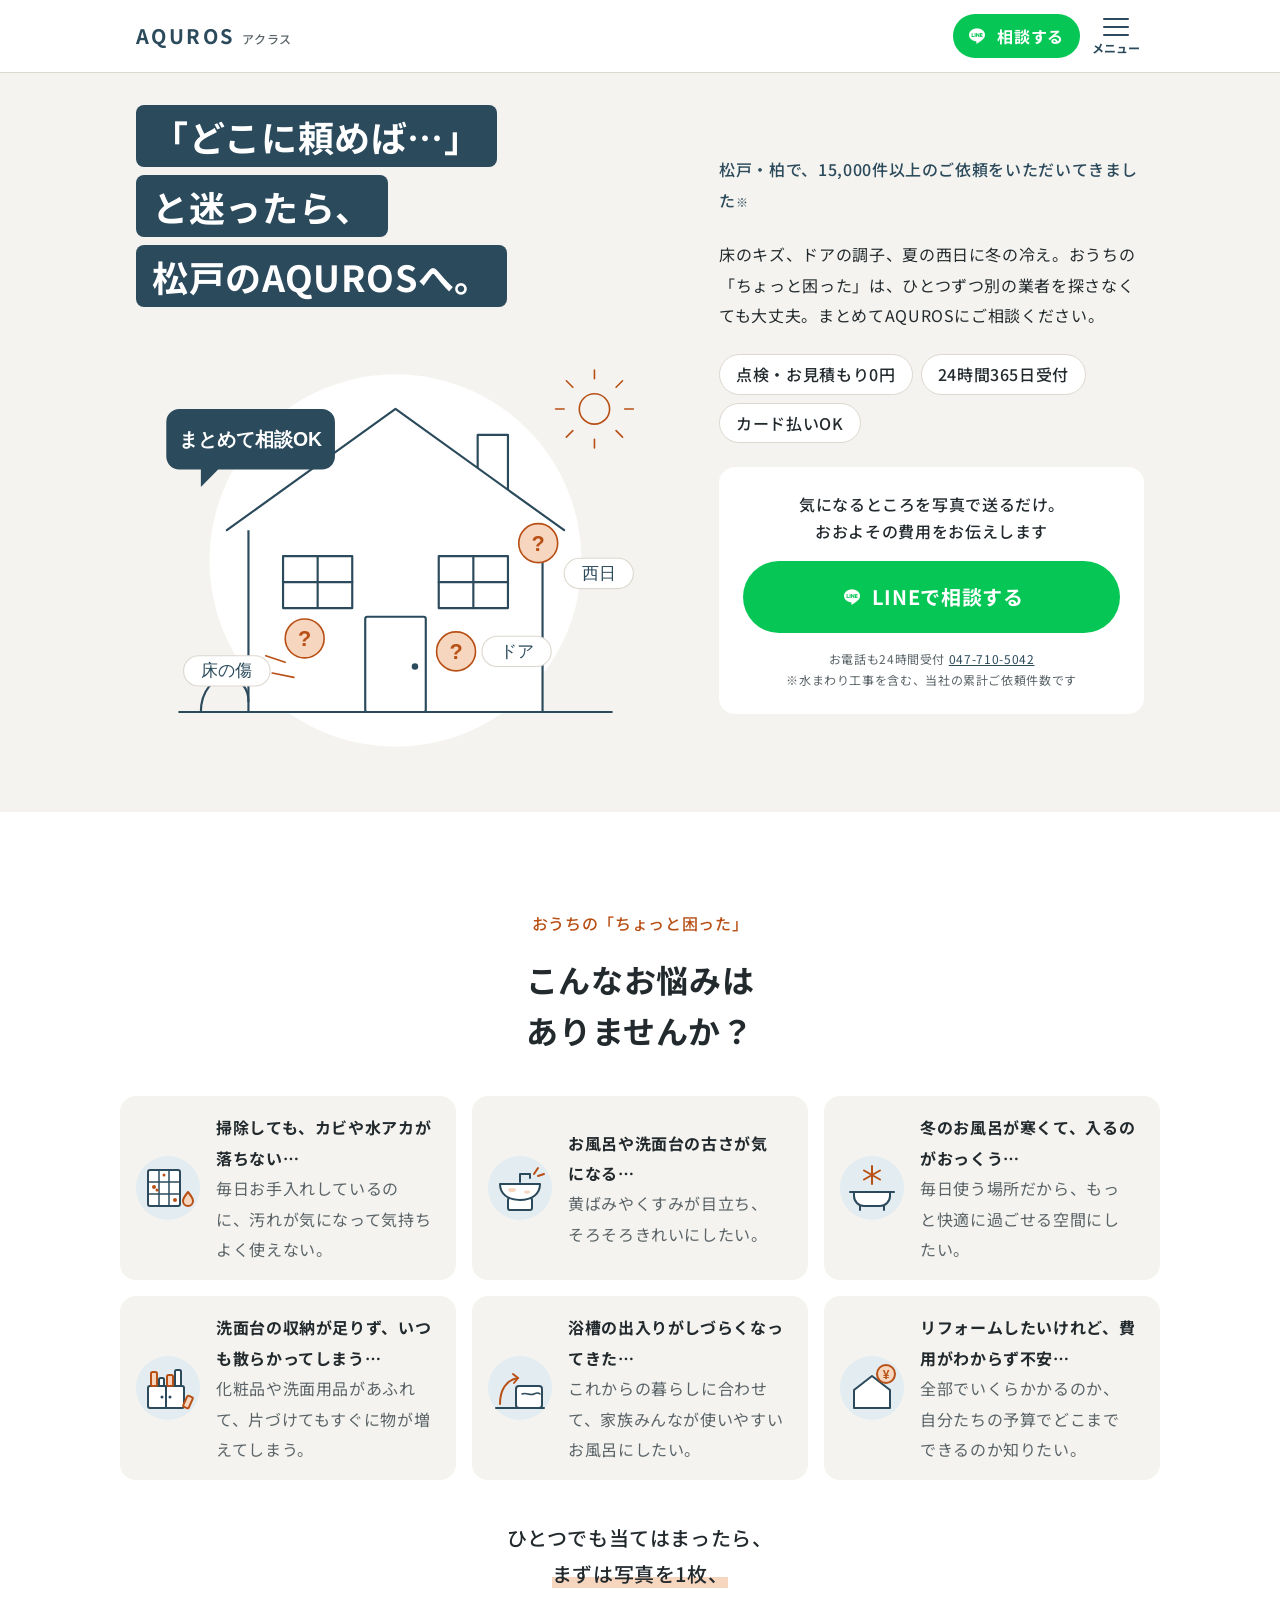
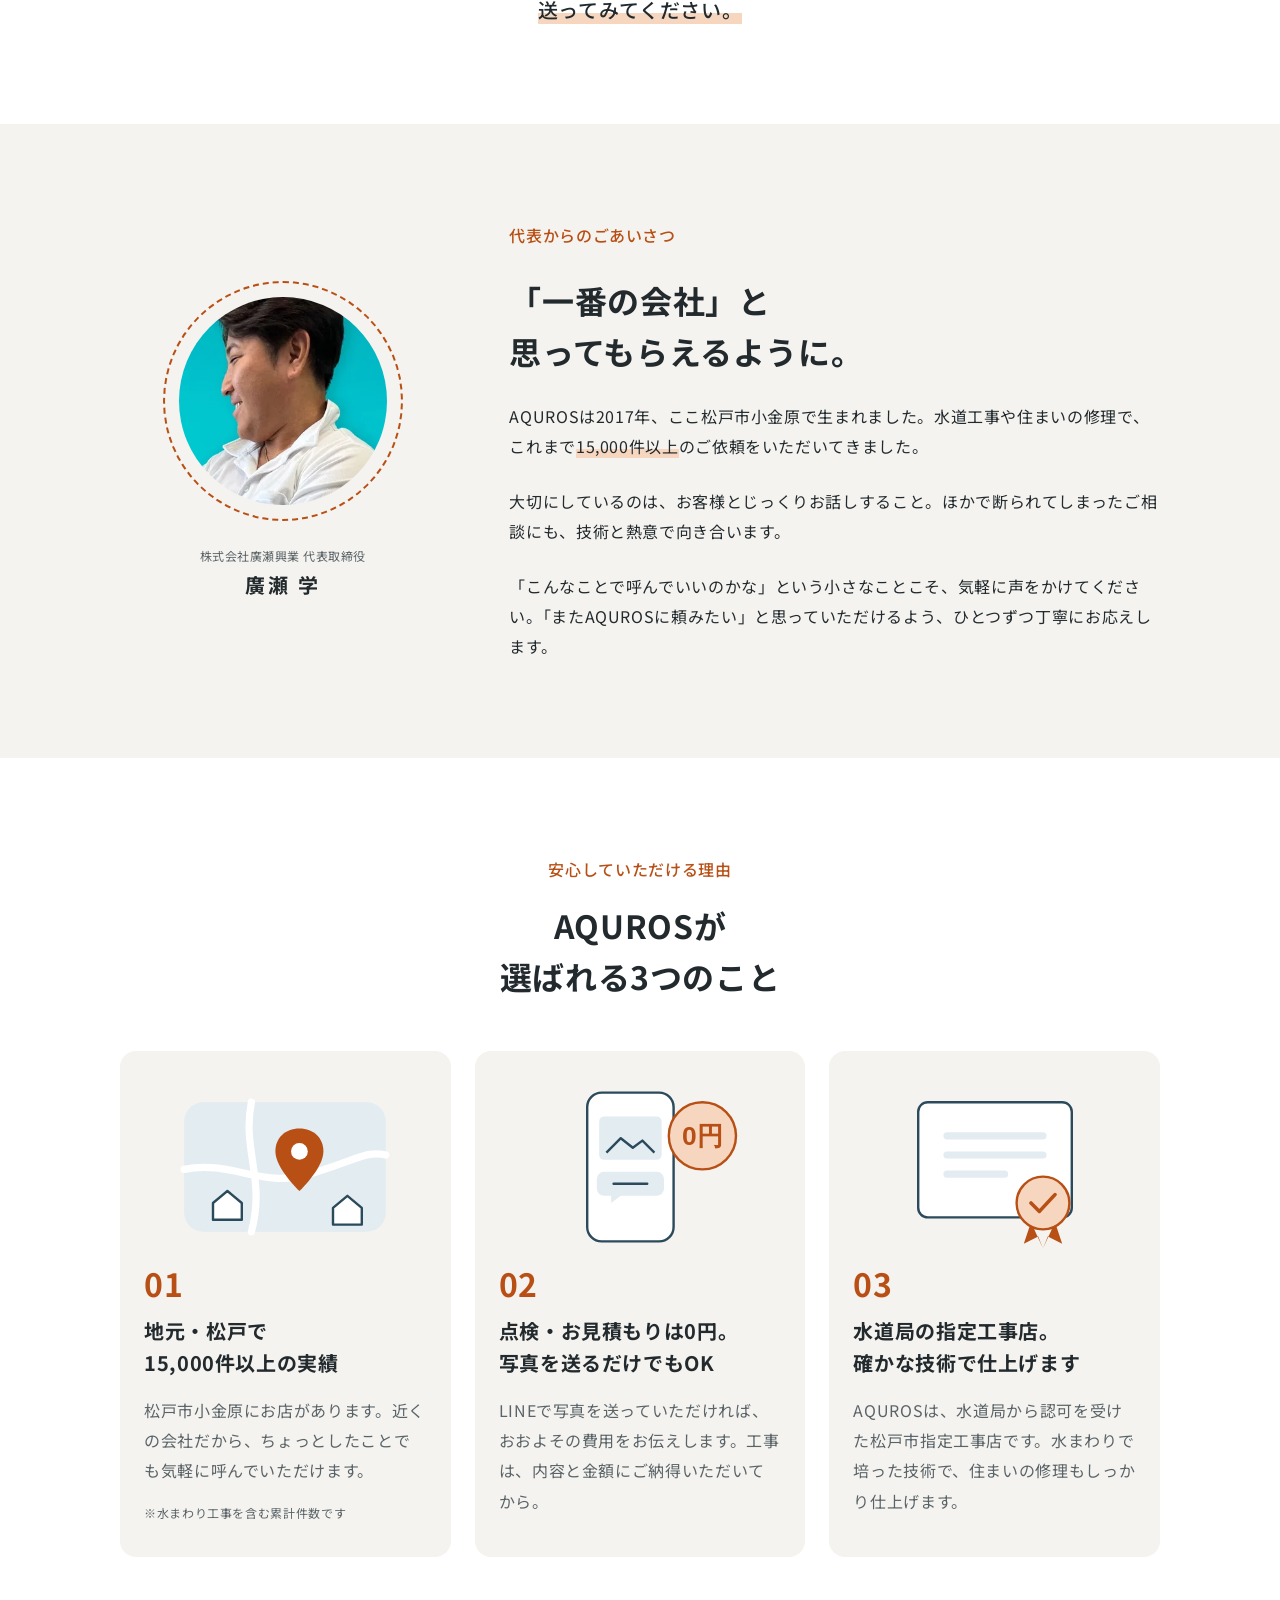
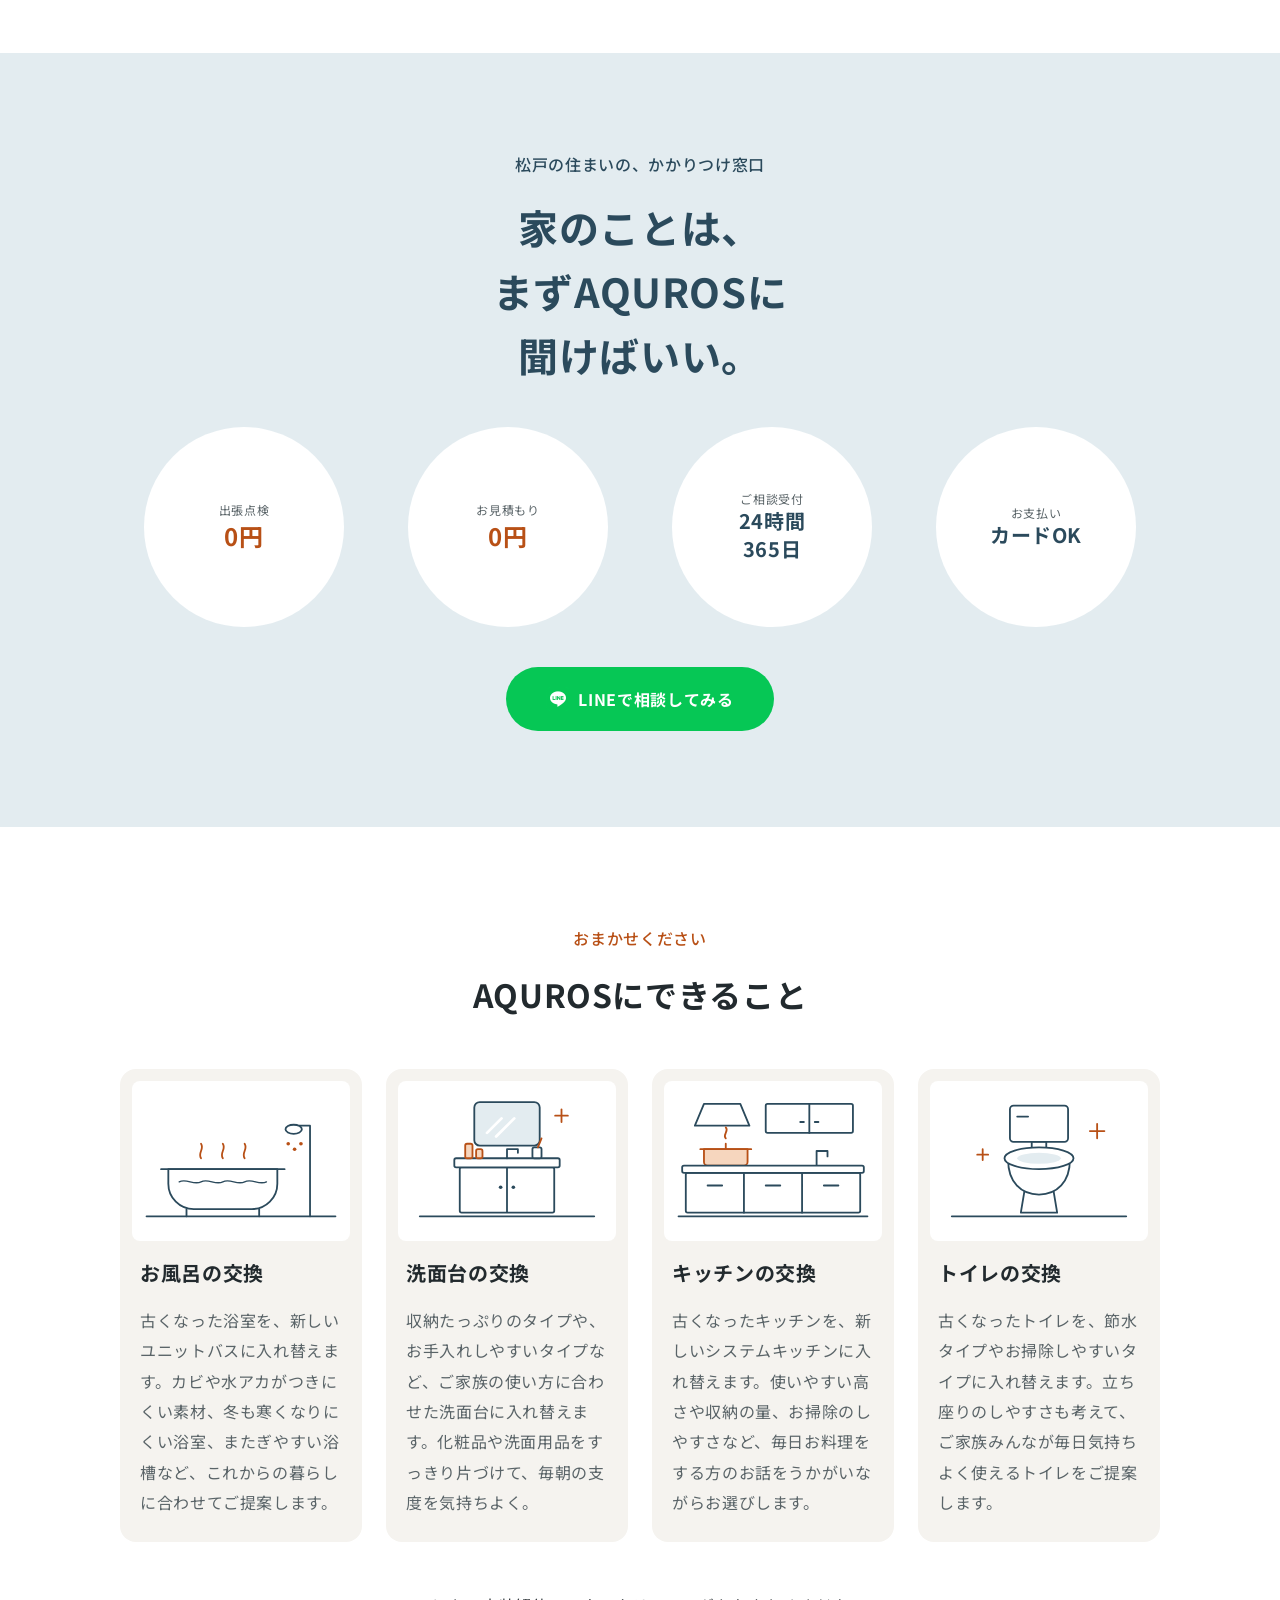
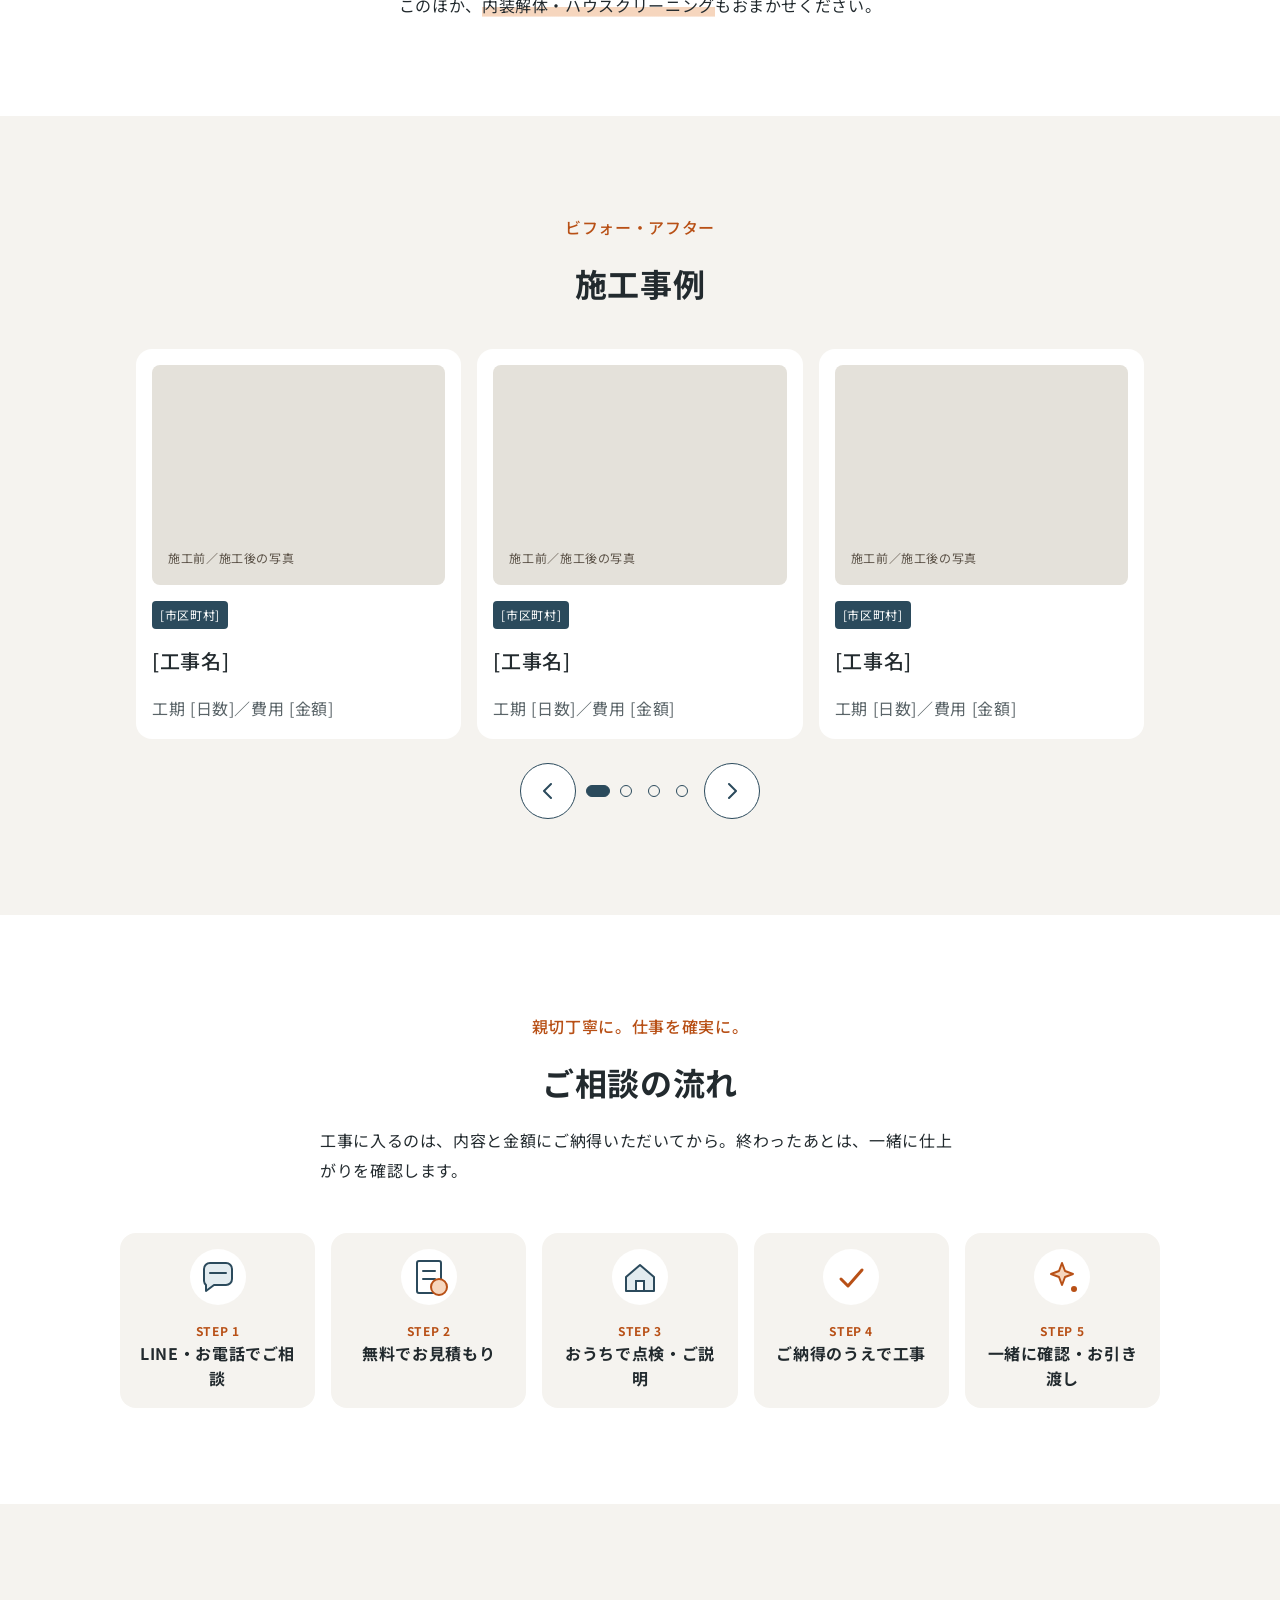
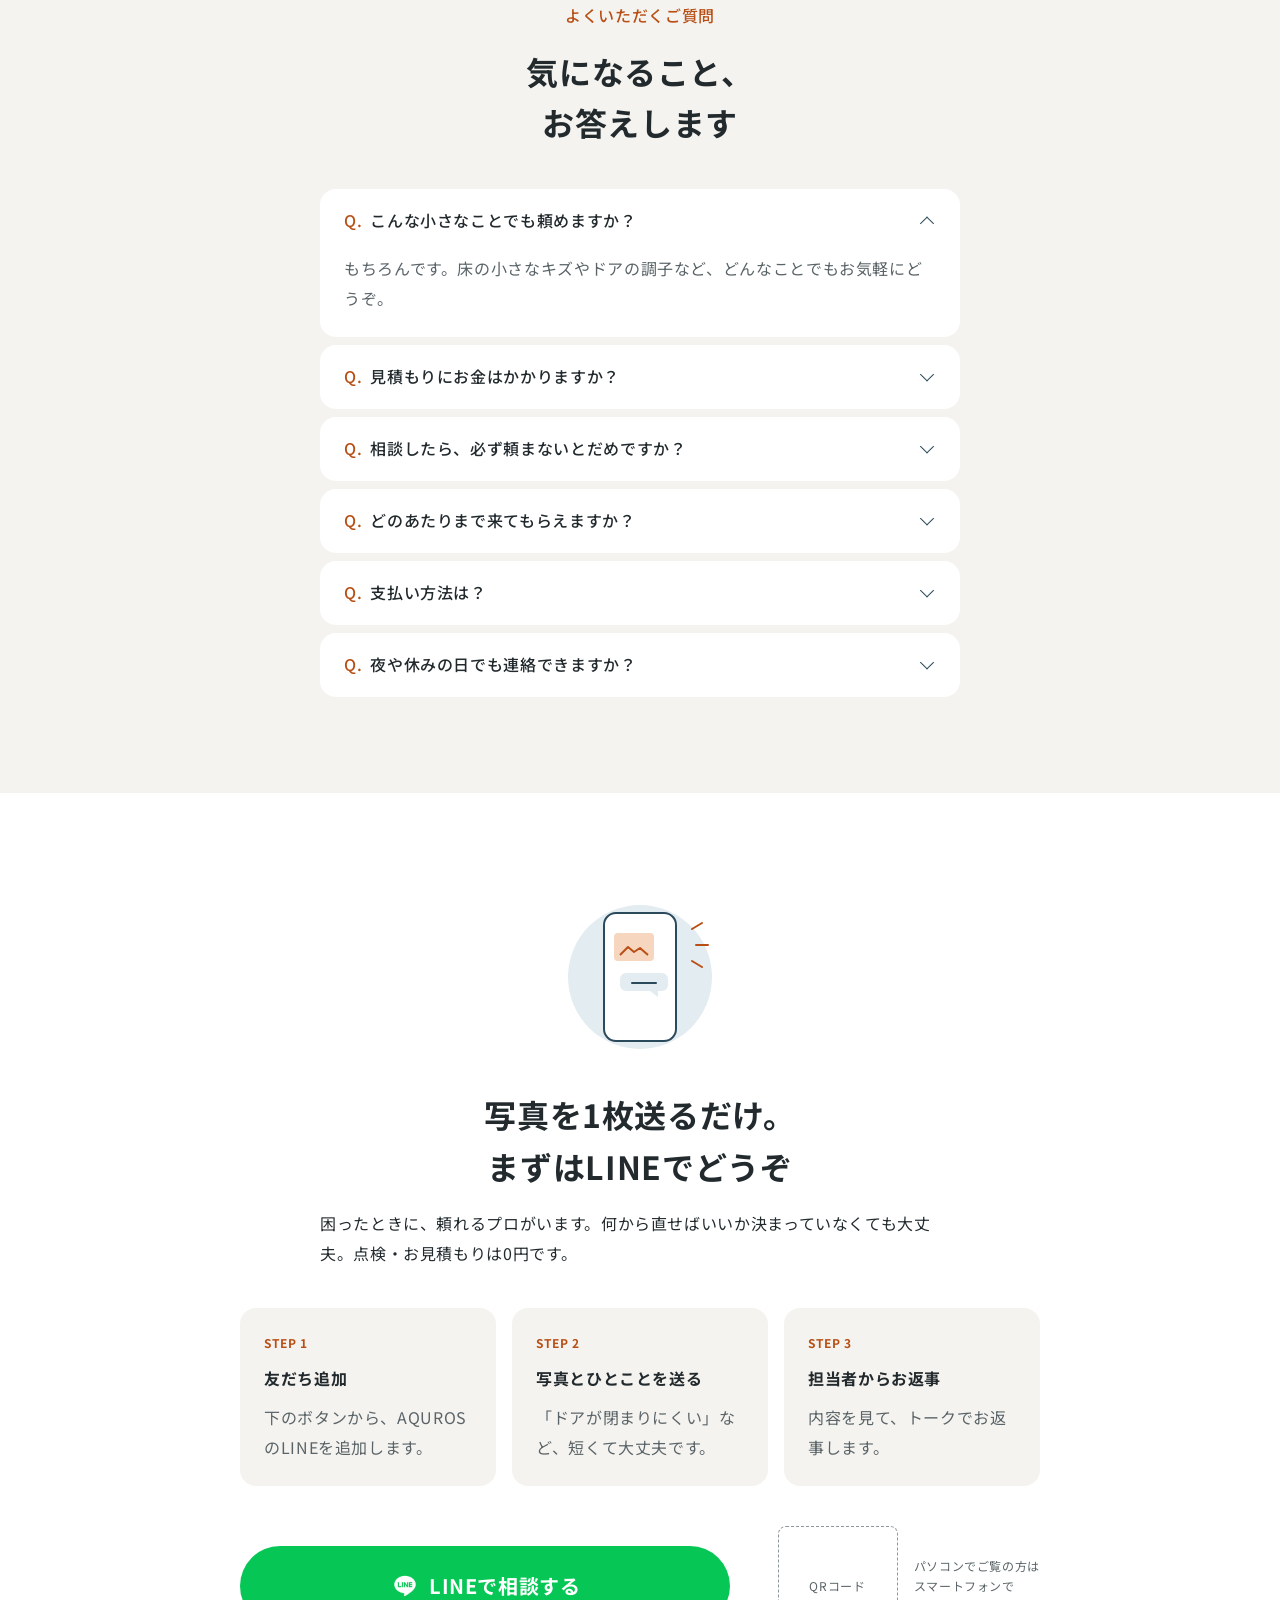
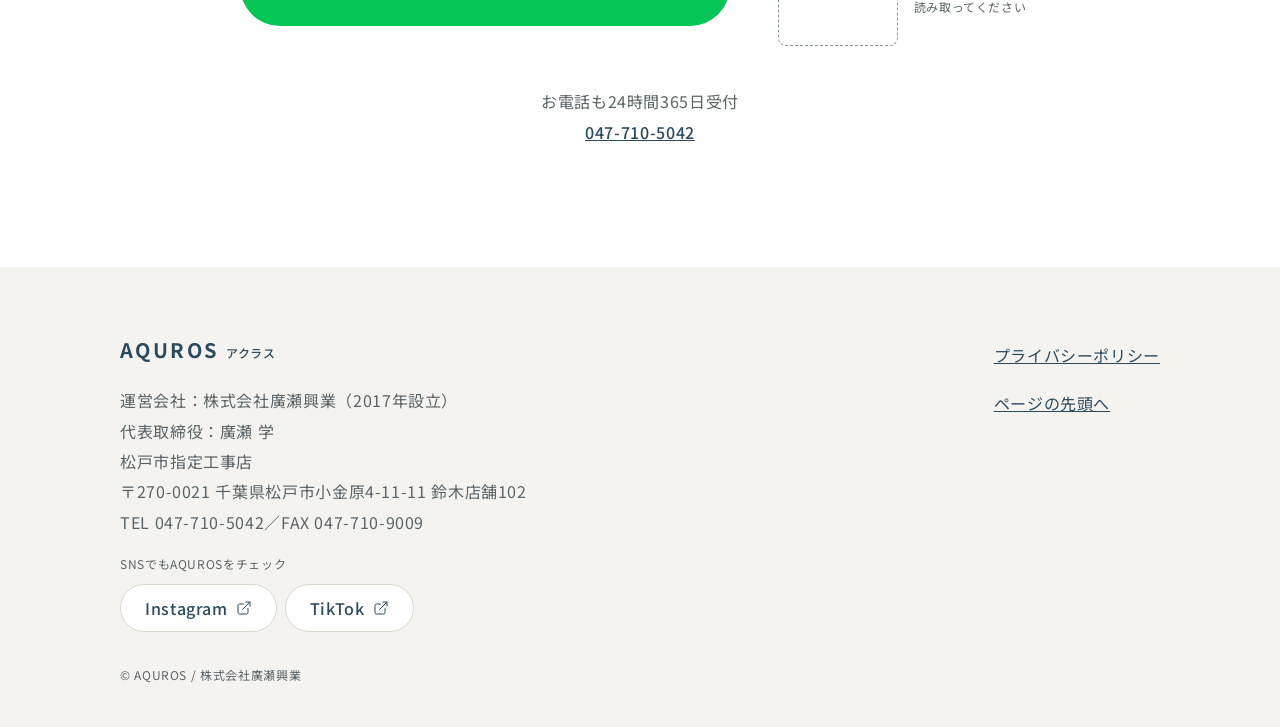
==== commit d0c24def: "ファビコンとOGPの設定" ====
--- a/index.html
+++ b/index.html
@@ -5,6 +5,21 @@
   <meta name="viewport" content="width=device-width, initial-scale=1">
   <title>松戸・柏の住まいのリペア・リフォーム相談｜AQUROS（アクラス）</title>
   <meta name="description" content="床のキズ、ドアの調子、夏の西日に冬の冷え。おうちの「ちょっと困った」をまとめて相談できる、松戸市小金原のAQUROS（アクラス）。点検・お見積もり0円、LINEで写真を送るだけで概算がわかります。">
+  <link rel="icon" href="assets/images/favicon.svg" type="image/svg+xml">
+  <link rel="icon" href="assets/images/favicon-32.png" sizes="32x32" type="image/png">
+  <link rel="apple-touch-icon" href="assets/images/apple-touch-icon.png">
+  <!-- TODO: 本番ドメインが決まったら、og:url・og:imageのURLを差し替え（og:imageは絶対URLが必須） -->
+  <meta property="og:type" content="website">
+  <meta property="og:site_name" content="AQUROS（アクラス）">
+  <meta property="og:title" content="松戸・柏の住まいのリペア・リフォーム相談｜AQUROS（アクラス）">
+  <meta property="og:description" content="床のキズ、ドアの調子、夏の西日に冬の冷え。おうちの「ちょっと困った」をまとめて相談できる、松戸市小金原のAQUROS（アクラス）。点検・お見積もり0円、LINEで写真を送るだけで概算がわかります。">
+  <meta property="og:url" content="https://kazukishuto.github.io/aquros-lp-v2/">
+  <meta property="og:image" content="https://kazukishuto.github.io/aquros-lp-v2/assets/images/ogp.png">
+  <meta property="og:image:width" content="1200">
+  <meta property="og:image:height" content="630">
+  <meta property="og:image:alt" content="「どこに頼めば…」と迷ったら、松戸のAQUROSへ。お風呂・洗面台・キッチン・トイレの交換">
+  <meta property="og:locale" content="ja_JP">
+  <meta name="twitter:card" content="summary_large_image">
   <link rel="preconnect" href="https://fonts.googleapis.com">
   <link rel="preconnect" href="https://fonts.gstatic.com" crossorigin>
   <link rel="stylesheet" href="https://fonts.googleapis.com/css2?family=Noto+Sans+JP:wght@400;500;700&display=swap">
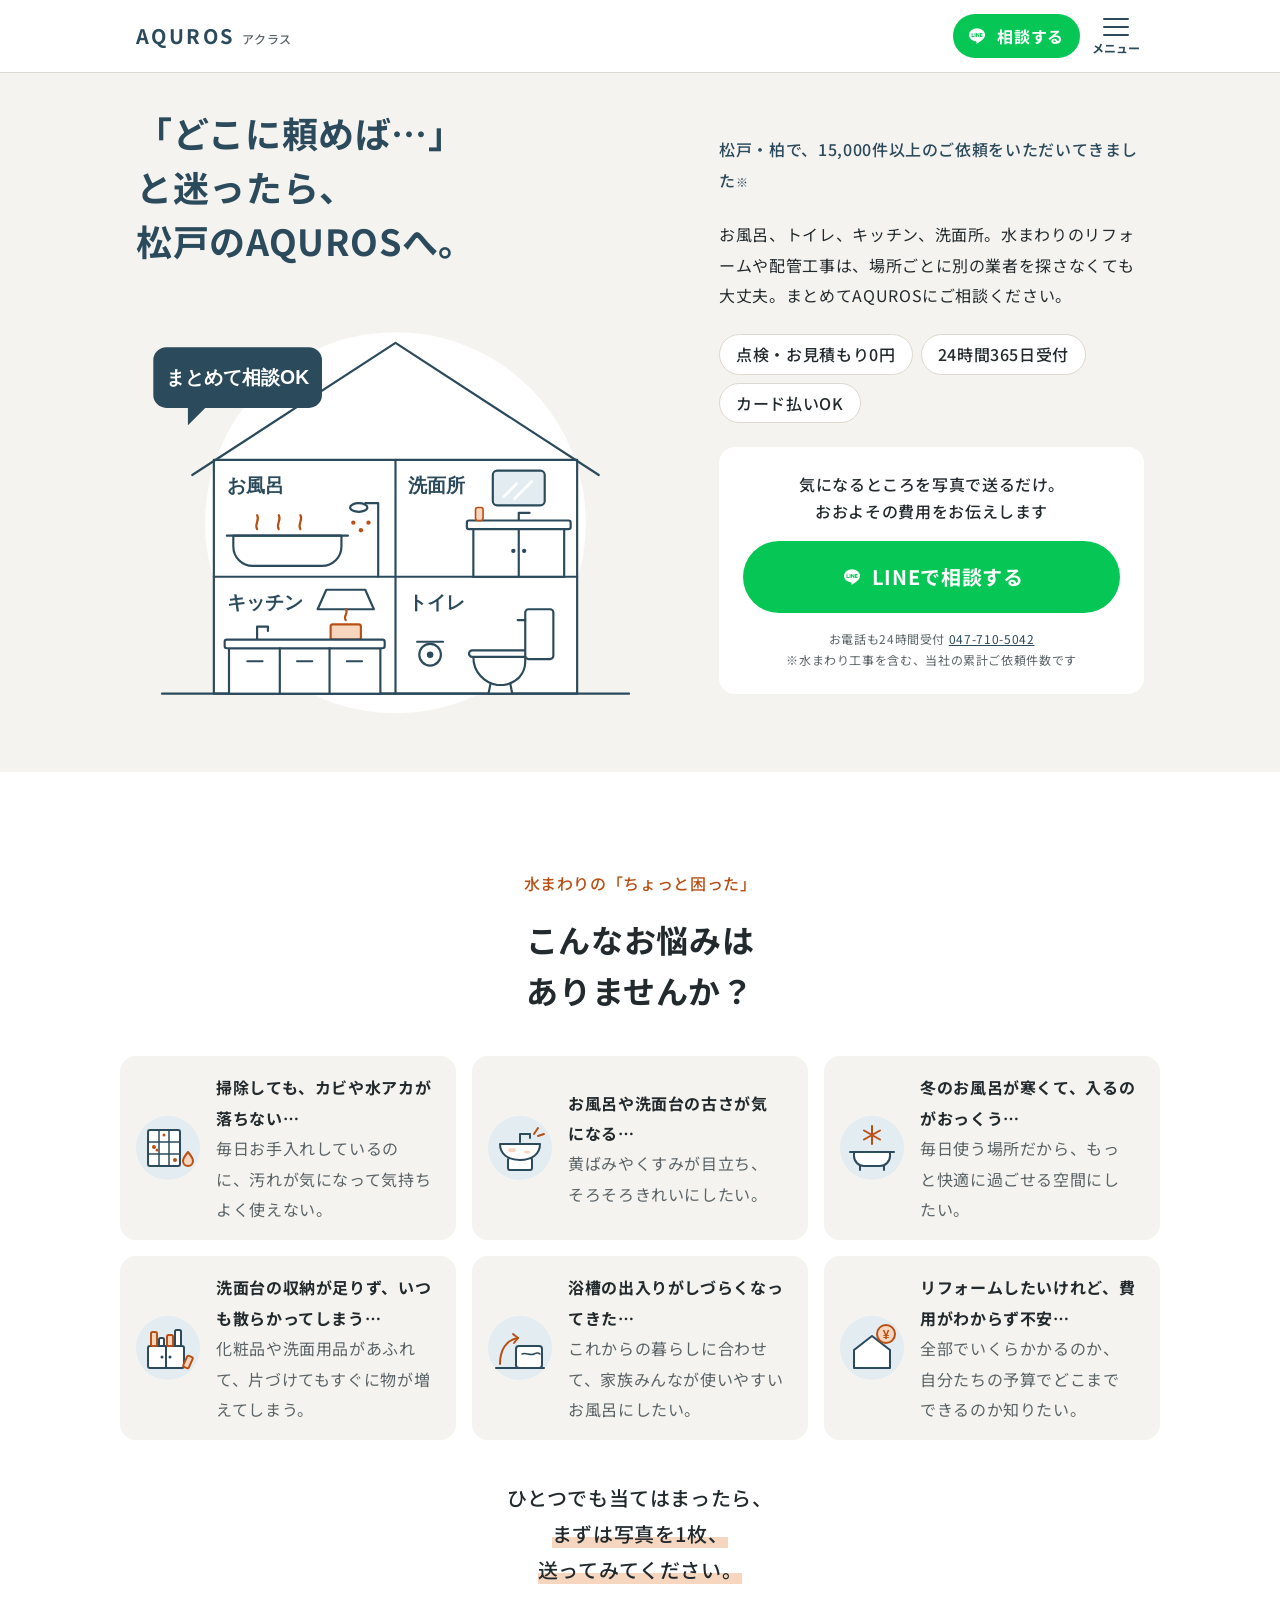
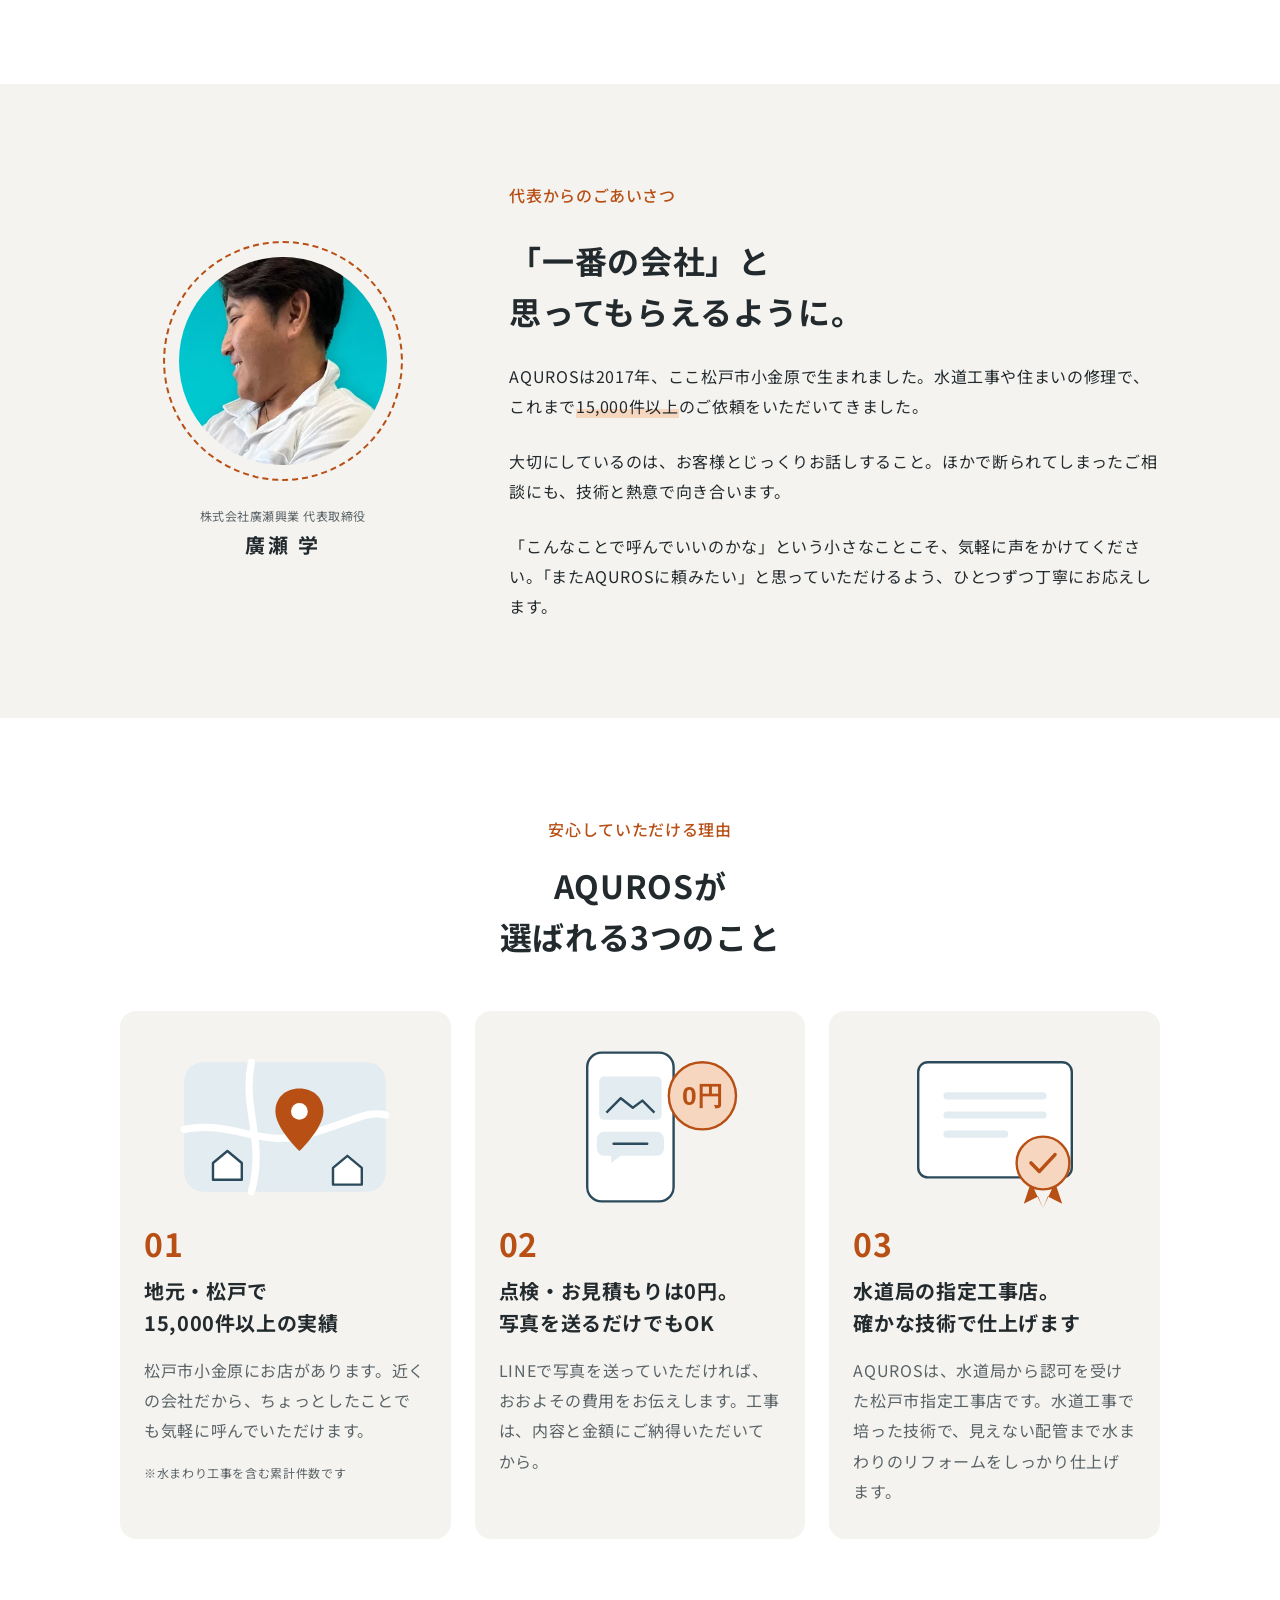
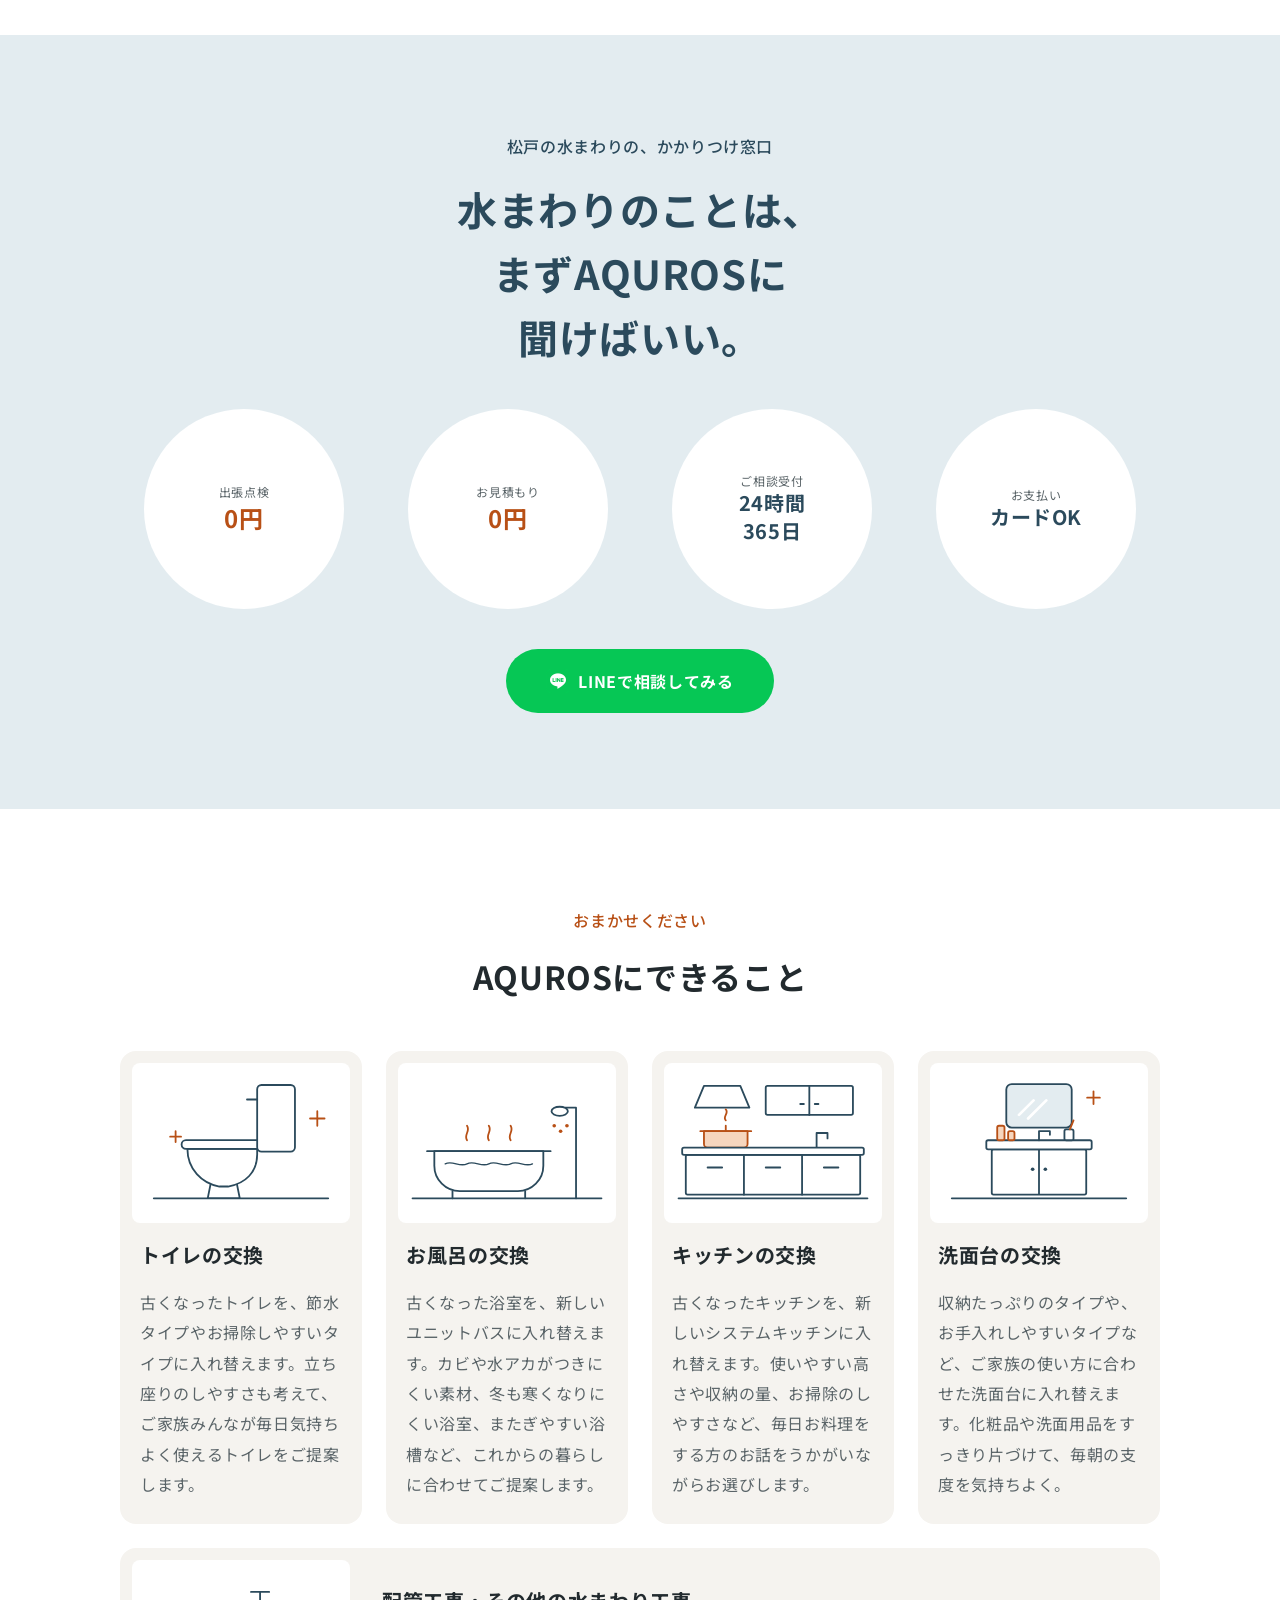
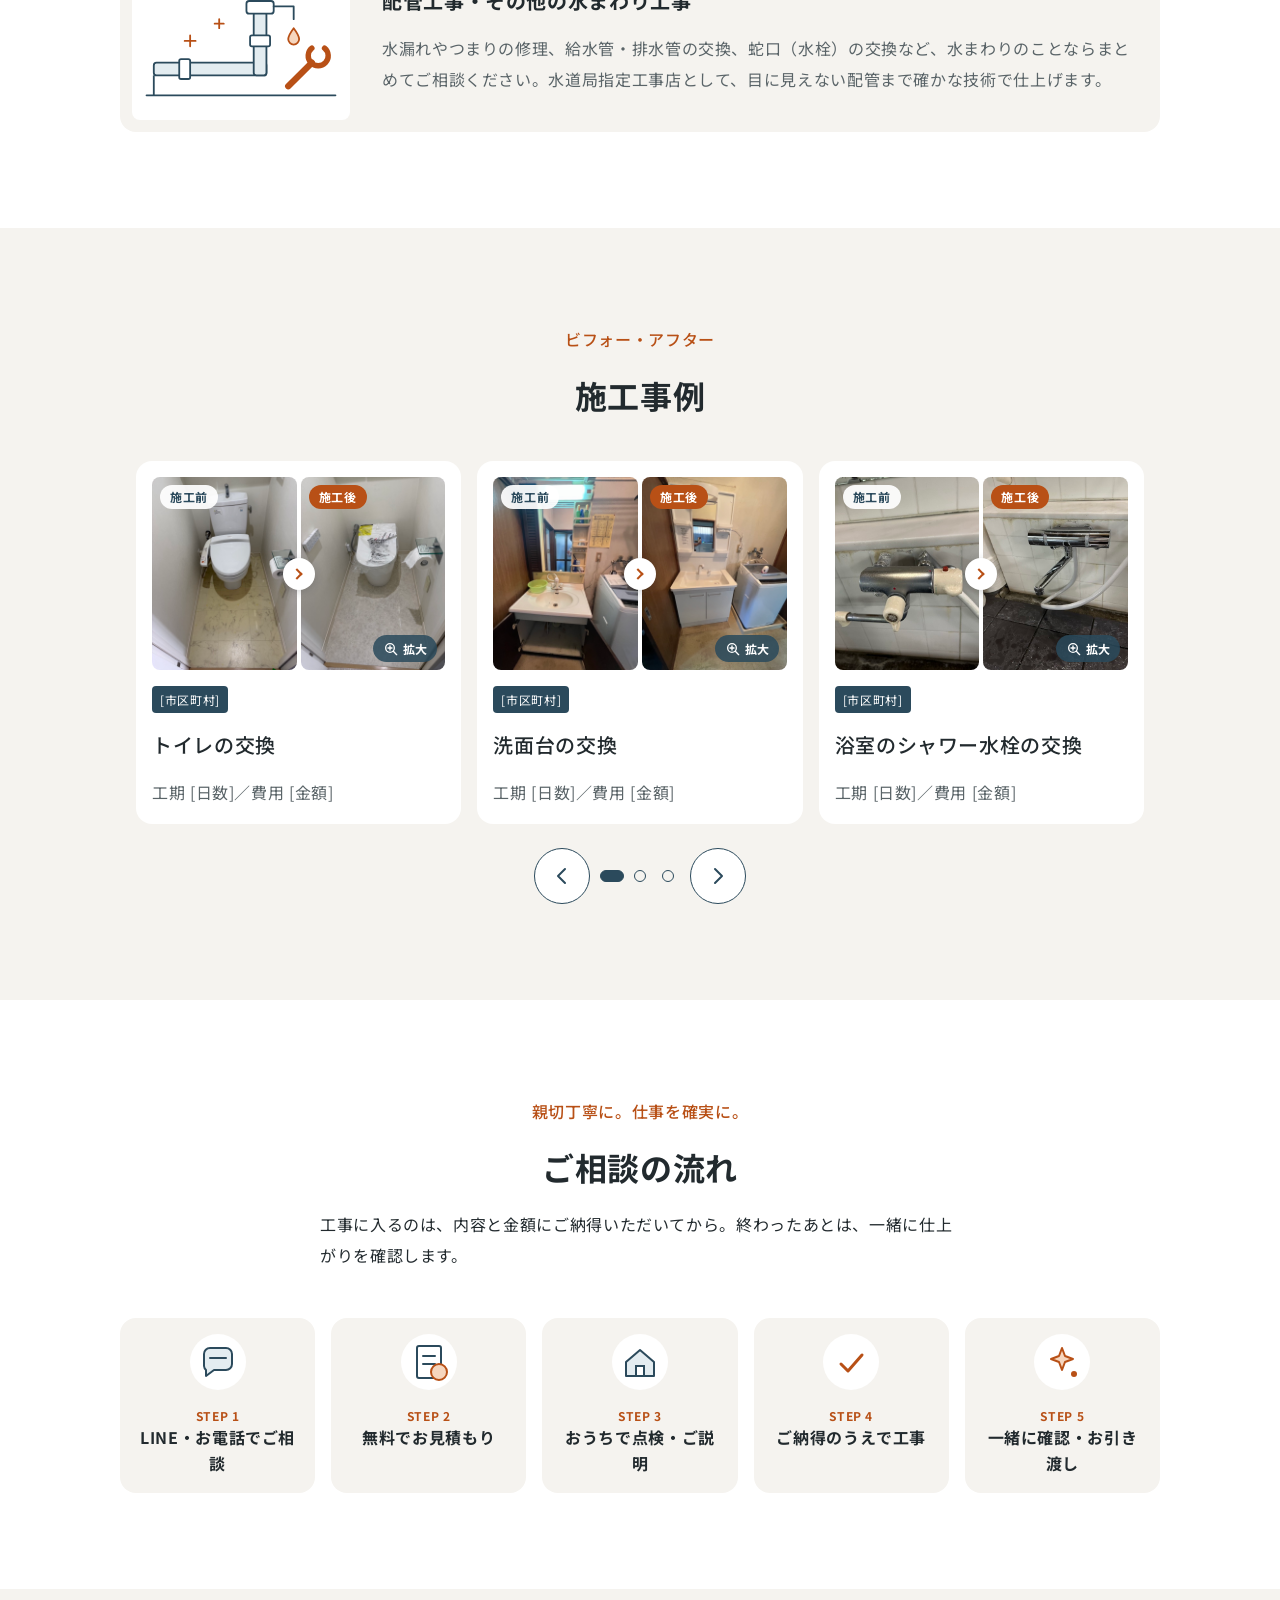
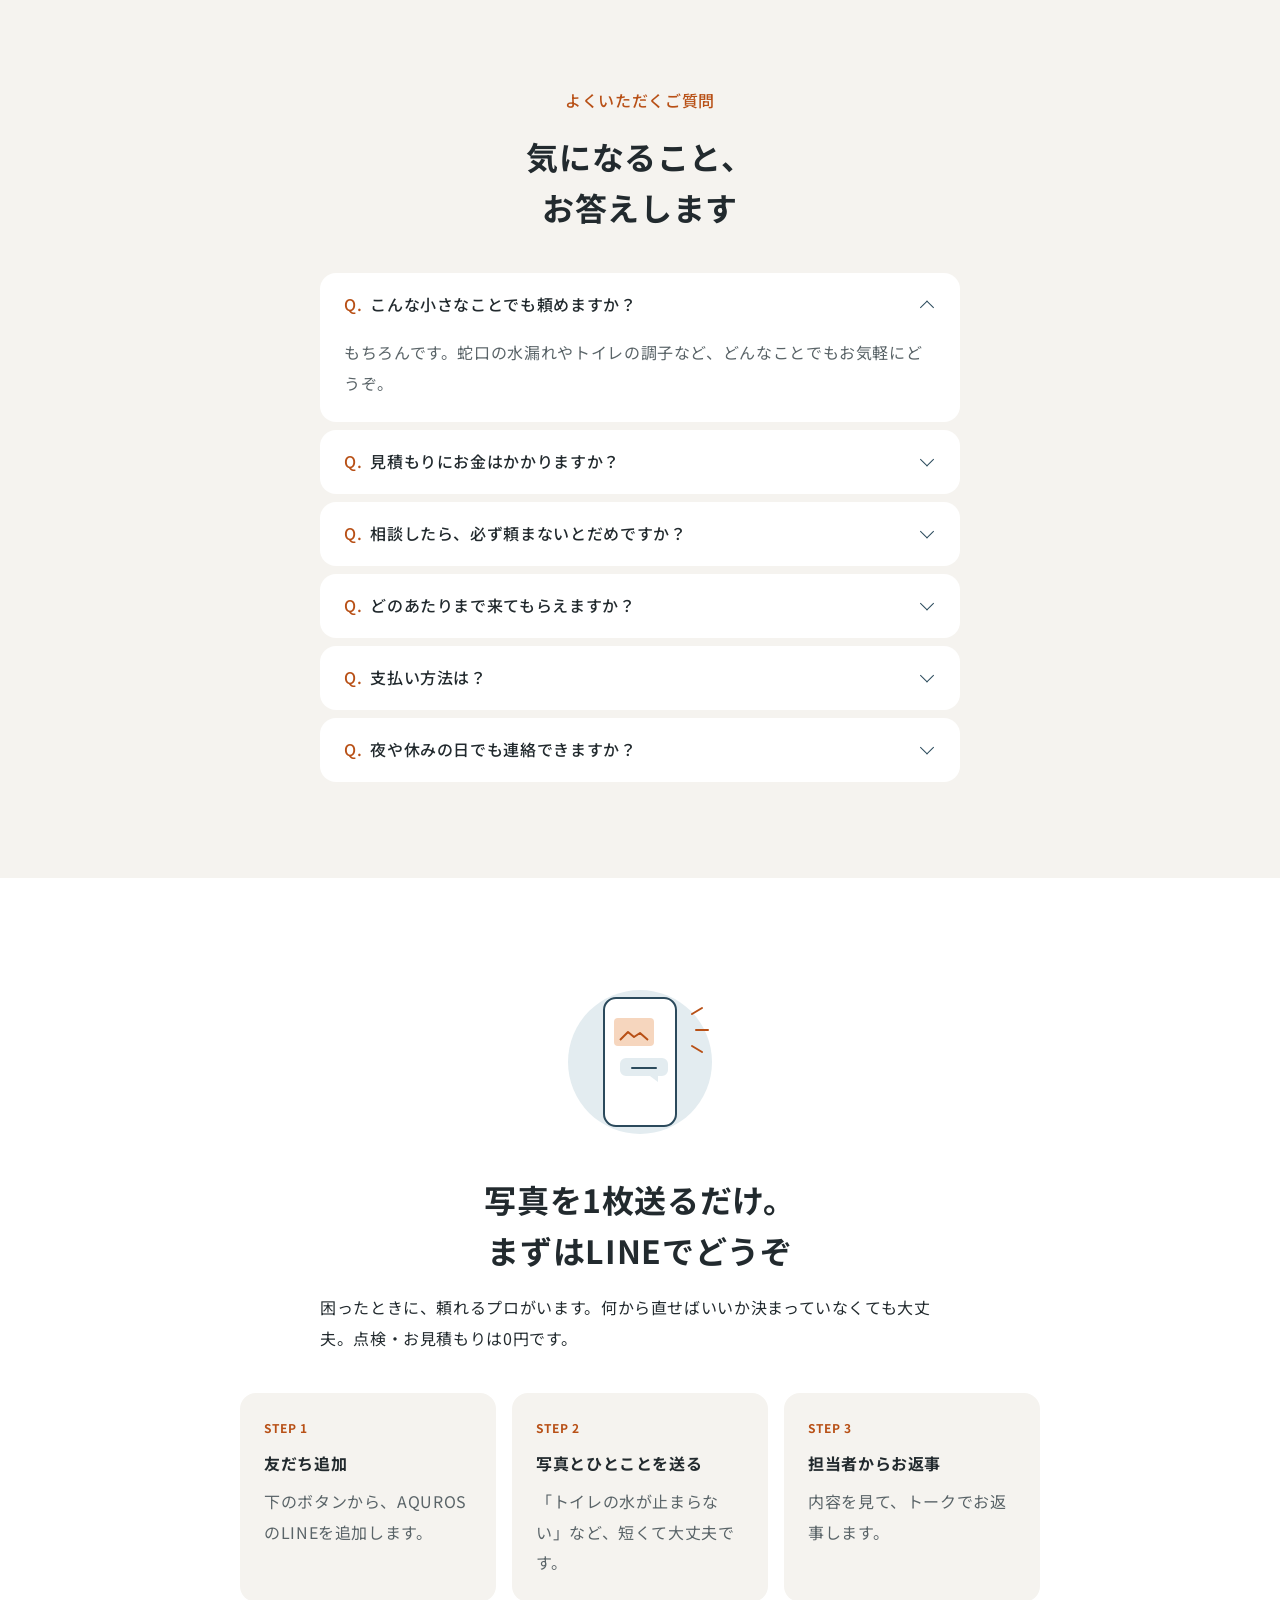
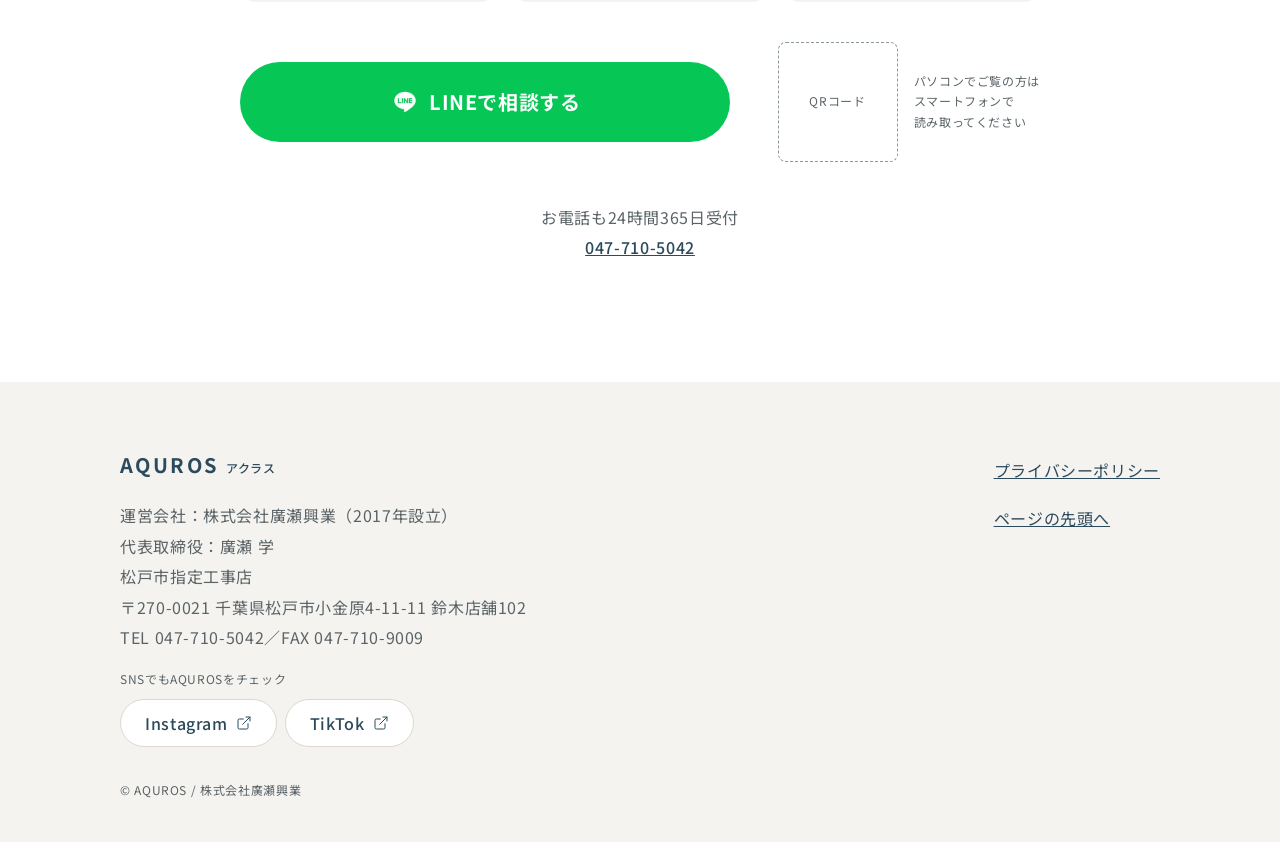
==== commit 4c788955: "施工事例の写真の追加" ====
--- a/index.html
+++ b/index.html
@@ -3,21 +3,21 @@
 <head>
   <meta charset="utf-8">
   <meta name="viewport" content="width=device-width, initial-scale=1">
-  <title>松戸・柏の住まいのリペア・リフォーム相談｜AQUROS（アクラス）</title>
-  <meta name="description" content="床のキズ、ドアの調子、夏の西日に冬の冷え。おうちの「ちょっと困った」をまとめて相談できる、松戸市小金原のAQUROS（アクラス）。点検・お見積もり0円、LINEで写真を送るだけで概算がわかります。">
+  <title>松戸・柏の水まわりリフォーム｜お風呂・トイレ・キッチン・洗面所｜AQUROS（アクラス）</title>
+  <meta name="description" content="お風呂・トイレ・キッチン・洗面所の交換や配管工事など、水まわりのリフォームをまとめて相談できる、松戸市小金原のAQUROS（アクラス）。水道局指定工事店。点検・お見積もり0円、LINEで写真を送るだけで概算がわかります。">
   <link rel="icon" href="assets/images/favicon.svg" type="image/svg+xml">
   <link rel="icon" href="assets/images/favicon-32.png" sizes="32x32" type="image/png">
   <link rel="apple-touch-icon" href="assets/images/apple-touch-icon.png">
   <!-- TODO: 本番ドメインが決まったら、og:url・og:imageのURLを差し替え（og:imageは絶対URLが必須） -->
   <meta property="og:type" content="website">
   <meta property="og:site_name" content="AQUROS（アクラス）">
-  <meta property="og:title" content="松戸・柏の住まいのリペア・リフォーム相談｜AQUROS（アクラス）">
-  <meta property="og:description" content="床のキズ、ドアの調子、夏の西日に冬の冷え。おうちの「ちょっと困った」をまとめて相談できる、松戸市小金原のAQUROS（アクラス）。点検・お見積もり0円、LINEで写真を送るだけで概算がわかります。">
+  <meta property="og:title" content="松戸・柏の水まわりリフォーム｜お風呂・トイレ・キッチン・洗面所｜AQUROS（アクラス）">
+  <meta property="og:description" content="お風呂・トイレ・キッチン・洗面所の交換や配管工事など、水まわりのリフォームをまとめて相談できる、松戸市小金原のAQUROS（アクラス）。水道局指定工事店。点検・お見積もり0円、LINEで写真を送るだけで概算がわかります。">
   <meta property="og:url" content="https://kazukishuto.github.io/aquros-lp-v2/">
   <meta property="og:image" content="https://kazukishuto.github.io/aquros-lp-v2/assets/images/ogp.png">
   <meta property="og:image:width" content="1200">
   <meta property="og:image:height" content="630">
-  <meta property="og:image:alt" content="「どこに頼めば…」と迷ったら、松戸のAQUROSへ。お風呂・洗面台・キッチン・トイレの交換">
+  <meta property="og:image:alt" content="「どこに頼めば…」と迷ったら、松戸のAQUROSへ。お風呂・トイレ・キッチン・洗面所の水まわりリフォーム">
   <meta property="og:locale" content="ja_JP">
   <meta name="twitter:card" content="summary_large_image">
   <link rel="preconnect" href="https://fonts.googleapis.com">
@@ -94,11 +94,11 @@
             <span class="fv__title-line">と迷ったら、</span>
             <span class="fv__title-line">松戸のAQUROSへ。</span>
           </h1>
-          <img class="fv__illust" src="assets/images/illust/fv-house.svg" alt="ドア・西日・床の傷など、家のあちこちに困りごとがある様子のイラスト" width="480" height="400" fetchpriority="high">
+          <img class="fv__illust" src="assets/images/illust/fv-house.svg" alt="お風呂・洗面所・キッチン・トイレなど、家の水まわりをまとめて相談できることを表したイラスト" width="480" height="400" fetchpriority="high">
         </div>
         <div class="fv__body">
           <p class="fv__lead">松戸・柏で、15,000件以上のご依頼をいただいてきました<span class="fv__mark">※</span></p>
-          <p class="fv__text">床のキズ、ドアの調子、夏の西日に冬の冷え。おうちの「ちょっと困った」は、ひとつずつ別の業者を探さなくても大丈夫。まとめてAQUROSにご相談ください。</p>
+          <p class="fv__text">お風呂、トイレ、キッチン、洗面所。水まわりのリフォームや配管工事は、場所ごとに別の業者を探さなくても大丈夫。まとめてAQUROSにご相談ください。</p>
           <ul class="tag-list">
             <li class="tag-list__item">点検・お見積もり0円</li>
             <li class="tag-list__item">24時間365日受付</li>
@@ -119,7 +119,7 @@
     <section class="worries" id="worries">
       <div class="worries__inner">
         <div class="section-heading" data-animate>
-          <p class="section-heading__eyebrow">おうちの「ちょっと困った」</p>
+          <p class="section-heading__eyebrow">水まわりの「ちょっと困った」</p>
           <h2 class="section-heading__title">こんなお悩みは<br>ありませんか？</h2>
         </div>
         <ul class="worries__list" data-animate="stagger">
@@ -192,7 +192,7 @@
             <img class="reason-card__illust" src="assets/images/illust/reason-certified.svg" alt="" width="200" height="140" loading="lazy">
             <span class="reason-card__number">03</span>
             <h3 class="reason-card__title">水道局の指定工事店。<br>確かな技術で仕上げます</h3>
-            <p class="reason-card__text">AQUROSは、水道局から認可を受けた松戸市指定工事店です。水まわりで培った技術で、住まいの修理もしっかり仕上げます。</p>
+            <p class="reason-card__text">AQUROSは、水道局から認可を受けた松戸市指定工事店です。水道工事で培った技術で、見えない配管まで水まわりのリフォームをしっかり仕上げます。</p>
           </article>
         </div>
       </div>
@@ -201,8 +201,8 @@
     <section class="appeal">
       <div class="appeal__inner">
         <div class="appeal__heading" data-animate>
-          <p class="appeal__eyebrow">松戸の住まいの、かかりつけ窓口</p>
-          <h2 class="appeal__title">家のことは、<br>まずAQUROSに<br>聞けばいい。</h2>
+          <p class="appeal__eyebrow">松戸の水まわりの、かかりつけ窓口</p>
+          <h2 class="appeal__title">水まわりのことは、<br>まずAQUROSに<br>聞けばいい。</h2>
         </div>
         <ul class="appeal__list" data-animate="stagger">
           <li class="appeal__item"><span class="appeal__label">出張点検</span><strong class="appeal__value appeal__value--accent">0円</strong></li>
@@ -226,38 +226,55 @@
         <div class="service__list" data-animate="stagger">
           <article class="service-card">
             <div class="service-card__visual">
+              <img class="service-card__illust" src="assets/images/illust/service-toilet.svg" alt="" width="240" height="150" loading="lazy">
+            </div>
+            <div class="service-card__body">
+              <h3 class="service-card__title">トイレの交換</h3>
+              <!-- TODO: 説明文は仮。内容を確認のうえ確定 -->
+              <p class="service-card__text">古くなったトイレを、節水タイプやお掃除しやすいタイプに入れ替えます。立ち座りのしやすさも考えて、ご家族みんなが毎日気持ちよく使えるトイレをご提案します。</p>
+            </div>
+          </article>
+          <article class="service-card">
+            <div class="service-card__visual">
               <img class="service-card__illust" src="assets/images/illust/service-bath.svg" alt="" width="240" height="150" loading="lazy">
             </div>
-            <h3 class="service-card__title">お風呂の交換</h3>
-            <!-- TODO: 説明文は仮。内容を確認のうえ確定 -->
-            <p class="service-card__text">古くなった浴室を、新しいユニットバスに入れ替えます。カビや水アカがつきにくい素材、冬も寒くなりにくい浴室、またぎやすい浴槽など、これからの暮らしに合わせてご提案します。</p>
+            <div class="service-card__body">
+              <h3 class="service-card__title">お風呂の交換</h3>
+              <!-- TODO: 説明文は仮。内容を確認のうえ確定 -->
+              <p class="service-card__text">古くなった浴室を、新しいユニットバスに入れ替えます。カビや水アカがつきにくい素材、冬も寒くなりにくい浴室、またぎやすい浴槽など、これからの暮らしに合わせてご提案します。</p>
+            </div>
+          </article>
+          <article class="service-card">
+            <div class="service-card__visual">
+              <img class="service-card__illust" src="assets/images/illust/service-kitchen.svg" alt="" width="240" height="150" loading="lazy">
+            </div>
+            <div class="service-card__body">
+              <h3 class="service-card__title">キッチンの交換</h3>
+              <!-- TODO: 説明文は仮。内容を確認のうえ確定 -->
+              <p class="service-card__text">古くなったキッチンを、新しいシステムキッチンに入れ替えます。使いやすい高さや収納の量、お掃除のしやすさなど、毎日お料理をする方のお話をうかがいながらお選びします。</p>
+            </div>
           </article>
           <article class="service-card">
             <div class="service-card__visual">
               <img class="service-card__illust" src="assets/images/illust/service-washbasin.svg" alt="" width="240" height="150" loading="lazy">
             </div>
-            <h3 class="service-card__title">洗面台の交換</h3>
-            <!-- TODO: 説明文は仮。内容を確認のうえ確定 -->
-            <p class="service-card__text">収納たっぷりのタイプや、お手入れしやすいタイプなど、ご家族の使い方に合わせた洗面台に入れ替えます。化粧品や洗面用品をすっきり片づけて、毎朝の支度を気持ちよく。</p>
-          </article>
-          <article class="service-card">
+            <div class="service-card__body">
+              <h3 class="service-card__title">洗面台の交換</h3>
+              <!-- TODO: 説明文は仮。内容を確認のうえ確定 -->
+              <p class="service-card__text">収納たっぷりのタイプや、お手入れしやすいタイプなど、ご家族の使い方に合わせた洗面台に入れ替えます。化粧品や洗面用品をすっきり片づけて、毎朝の支度を気持ちよく。</p>
+            </div>
+          </article>
+          <article class="service-card service-card--wide">
             <div class="service-card__visual">
-              <img class="service-card__illust" src="assets/images/illust/service-kitchen.svg" alt="" width="240" height="150" loading="lazy">
-            </div>
-            <h3 class="service-card__title">キッチンの交換</h3>
-            <!-- TODO: 説明文は仮。内容を確認のうえ確定 -->
-            <p class="service-card__text">古くなったキッチンを、新しいシステムキッチンに入れ替えます。使いやすい高さや収納の量、お掃除のしやすさなど、毎日お料理をする方のお話をうかがいながらお選びします。</p>
-          </article>
-          <article class="service-card">
-            <div class="service-card__visual">
-              <img class="service-card__illust" src="assets/images/illust/service-toilet.svg" alt="" width="240" height="150" loading="lazy">
-            </div>
-            <h3 class="service-card__title">トイレの交換</h3>
-            <!-- TODO: 説明文は仮。内容を確認のうえ確定 -->
-            <p class="service-card__text">古くなったトイレを、節水タイプやお掃除しやすいタイプに入れ替えます。立ち座りのしやすさも考えて、ご家族みんなが毎日気持ちよく使えるトイレをご提案します。</p>
-          </article>
-        </div>
-        <p class="service__more">このほか、<span class="marker">内装解体・ハウスクリーニング</span>もおまかせください。</p>
+              <img class="service-card__illust" src="assets/images/illust/service-pipe.svg" alt="" width="240" height="150" loading="lazy">
+            </div>
+            <div class="service-card__body">
+              <h3 class="service-card__title">配管工事・その他の水まわり工事</h3>
+              <!-- TODO: 説明文は仮。対応している工事の範囲を確認のうえ確定 -->
+              <p class="service-card__text">水漏れやつまりの修理、給水管・排水管の交換、蛇口（水栓）の交換など、水まわりのことならまとめてご相談ください。水道局指定工事店として、目に見えない配管まで確かな技術で仕上げます。</p>
+            </div>
+          </article>
+        </div>
       </div>
     </section>
 
@@ -267,43 +284,92 @@
           <p class="section-heading__eyebrow">ビフォー・アフター</p>
           <h2 class="section-heading__title">施工事例</h2>
         </div>
-        <!-- TODO: 掲載許可済みの施工写真と工事情報を受領後に差し替え。WP化時はカスタム投稿「施工事例」のループに置き換える想定 -->
+        <!-- TODO: 各事例の地域・工期・費用を確認のうえ、[ ] の部分を差し替え -->
         <div class="carousel" role="region" aria-roledescription="カルーセル" aria-label="施工事例" data-carousel>
           <div class="carousel__viewport" data-carousel-viewport>
             <article class="work-card carousel__slide">
-              <div class="work-card__visual work-card__visual--placeholder">施工前／施工後の写真</div>
+              <div class="work-card__compare">
+                <figure class="work-card__photo">
+                  <img class="work-card__image" src="assets/images/works/toilet-before.jpg" alt="トイレの交換の施工前" width="600" height="800" loading="lazy">
+                  <figcaption class="work-card__label">施工前</figcaption>
+                </figure>
+                <figure class="work-card__photo">
+                  <img class="work-card__image" src="assets/images/works/toilet-after.jpg" alt="トイレの交換の施工後" width="600" height="800" loading="lazy">
+                  <figcaption class="work-card__label work-card__label--after">施工後</figcaption>
+                </figure>
+                <span class="work-card__arrow" aria-hidden="true"></span>
+                <button class="work-card__zoom" type="button" hidden data-work-zoom aria-label="トイレの交換の写真を拡大して見る"><span class="work-card__zoom-label"><svg class="work-card__zoom-icon" width="16" height="16" viewBox="0 0 24 24" aria-hidden="true"><circle cx="10.5" cy="10.5" r="6.5"></circle><path d="m15.5 15.5 5 5M10.5 7.5v6M7.5 10.5h6"></path></svg>拡大</span></button>
+              </div>
               <span class="work-card__area">[市区町村]</span>
-              <h3 class="work-card__title">[工事名]</h3>
+              <h3 class="work-card__title">トイレの交換</h3>
               <p class="work-card__meta">工期 [日数]／費用 [金額]</p>
             </article>
             <article class="work-card carousel__slide">
-              <div class="work-card__visual work-card__visual--placeholder">施工前／施工後の写真</div>
+              <div class="work-card__compare">
+                <figure class="work-card__photo">
+                  <img class="work-card__image" src="assets/images/works/washbasin-before.jpg" alt="洗面台の交換の施工前" width="600" height="800" loading="lazy">
+                  <figcaption class="work-card__label">施工前</figcaption>
+                </figure>
+                <figure class="work-card__photo">
+                  <img class="work-card__image" src="assets/images/works/washbasin-after.jpg" alt="洗面台の交換の施工後" width="600" height="800" loading="lazy">
+                  <figcaption class="work-card__label work-card__label--after">施工後</figcaption>
+                </figure>
+                <span class="work-card__arrow" aria-hidden="true"></span>
+                <button class="work-card__zoom" type="button" hidden data-work-zoom aria-label="洗面台の交換の写真を拡大して見る"><span class="work-card__zoom-label"><svg class="work-card__zoom-icon" width="16" height="16" viewBox="0 0 24 24" aria-hidden="true"><circle cx="10.5" cy="10.5" r="6.5"></circle><path d="m15.5 15.5 5 5M10.5 7.5v6M7.5 10.5h6"></path></svg>拡大</span></button>
+              </div>
               <span class="work-card__area">[市区町村]</span>
-              <h3 class="work-card__title">[工事名]</h3>
+              <h3 class="work-card__title">洗面台の交換</h3>
               <p class="work-card__meta">工期 [日数]／費用 [金額]</p>
             </article>
             <article class="work-card carousel__slide">
-              <div class="work-card__visual work-card__visual--placeholder">施工前／施工後の写真</div>
+              <div class="work-card__compare">
+                <figure class="work-card__photo">
+                  <img class="work-card__image" src="assets/images/works/shower-faucet-before.jpg" alt="浴室のシャワー水栓の交換の施工前" width="800" height="600" loading="lazy">
+                  <figcaption class="work-card__label">施工前</figcaption>
+                </figure>
+                <figure class="work-card__photo">
+                  <img class="work-card__image" src="assets/images/works/shower-faucet-after.jpg" alt="浴室のシャワー水栓の交換の施工後" width="800" height="600" loading="lazy">
+                  <figcaption class="work-card__label work-card__label--after">施工後</figcaption>
+                </figure>
+                <span class="work-card__arrow" aria-hidden="true"></span>
+                <button class="work-card__zoom" type="button" hidden data-work-zoom aria-label="浴室のシャワー水栓の交換の写真を拡大して見る"><span class="work-card__zoom-label"><svg class="work-card__zoom-icon" width="16" height="16" viewBox="0 0 24 24" aria-hidden="true"><circle cx="10.5" cy="10.5" r="6.5"></circle><path d="m15.5 15.5 5 5M10.5 7.5v6M7.5 10.5h6"></path></svg>拡大</span></button>
+              </div>
               <span class="work-card__area">[市区町村]</span>
-              <h3 class="work-card__title">[工事名]</h3>
+              <h3 class="work-card__title">浴室のシャワー水栓の交換</h3>
               <p class="work-card__meta">工期 [日数]／費用 [金額]</p>
             </article>
             <article class="work-card carousel__slide">
-              <div class="work-card__visual work-card__visual--placeholder">施工前／施工後の写真</div>
+              <div class="work-card__compare">
+                <figure class="work-card__photo">
+                  <img class="work-card__image" src="assets/images/works/bathtub-faucet-before.jpg" alt="浴槽の水栓の交換の施工前" width="600" height="800" loading="lazy">
+                  <figcaption class="work-card__label">施工前</figcaption>
+                </figure>
+                <figure class="work-card__photo">
+                  <img class="work-card__image" src="assets/images/works/bathtub-faucet-after.jpg" alt="浴槽の水栓の交換の施工後" width="600" height="800" loading="lazy">
+                  <figcaption class="work-card__label work-card__label--after">施工後</figcaption>
+                </figure>
+                <span class="work-card__arrow" aria-hidden="true"></span>
+                <button class="work-card__zoom" type="button" hidden data-work-zoom aria-label="浴槽の水栓の交換の写真を拡大して見る"><span class="work-card__zoom-label"><svg class="work-card__zoom-icon" width="16" height="16" viewBox="0 0 24 24" aria-hidden="true"><circle cx="10.5" cy="10.5" r="6.5"></circle><path d="m15.5 15.5 5 5M10.5 7.5v6M7.5 10.5h6"></path></svg>拡大</span></button>
+              </div>
               <span class="work-card__area">[市区町村]</span>
-              <h3 class="work-card__title">[工事名]</h3>
+              <h3 class="work-card__title">浴槽の水栓の交換</h3>
               <p class="work-card__meta">工期 [日数]／費用 [金額]</p>
             </article>
             <article class="work-card carousel__slide">
-              <div class="work-card__visual work-card__visual--placeholder">施工前／施工後の写真</div>
+              <div class="work-card__compare">
+                <figure class="work-card__photo">
+                  <img class="work-card__image" src="assets/images/works/water-heater-before.jpg" alt="給湯器の交換の施工前" width="600" height="800" loading="lazy">
+                  <figcaption class="work-card__label">施工前</figcaption>
+                </figure>
+                <figure class="work-card__photo">
+                  <img class="work-card__image" src="assets/images/works/water-heater-after.jpg" alt="給湯器の交換の施工後" width="600" height="800" loading="lazy">
+                  <figcaption class="work-card__label work-card__label--after">施工後</figcaption>
+                </figure>
+                <span class="work-card__arrow" aria-hidden="true"></span>
+                <button class="work-card__zoom" type="button" hidden data-work-zoom aria-label="給湯器の交換の写真を拡大して見る"><span class="work-card__zoom-label"><svg class="work-card__zoom-icon" width="16" height="16" viewBox="0 0 24 24" aria-hidden="true"><circle cx="10.5" cy="10.5" r="6.5"></circle><path d="m15.5 15.5 5 5M10.5 7.5v6M7.5 10.5h6"></path></svg>拡大</span></button>
+              </div>
               <span class="work-card__area">[市区町村]</span>
-              <h3 class="work-card__title">[工事名]</h3>
-              <p class="work-card__meta">工期 [日数]／費用 [金額]</p>
-            </article>
-            <article class="work-card carousel__slide">
-              <div class="work-card__visual work-card__visual--placeholder">施工前／施工後の写真</div>
-              <span class="work-card__area">[市区町村]</span>
-              <h3 class="work-card__title">[工事名]</h3>
+              <h3 class="work-card__title">給湯器の交換</h3>
               <p class="work-card__meta">工期 [日数]／費用 [金額]</p>
             </article>
           </div>
@@ -313,6 +379,18 @@
             <button class="carousel__button" type="button" aria-label="次の事例へ" data-carousel-next><svg class="carousel__icon" width="24" height="24" viewBox="0 0 24 24" aria-hidden="true"><path d="m9 5 7 7-7 7"></path></svg></button>
           </div>
         </div>
+        <dialog class="work-modal" aria-labelledby="work-modal-title" data-work-modal>
+          <div class="work-modal__inner">
+            <div class="work-modal__head">
+              <p class="work-modal__title" id="work-modal-title" data-work-modal-title></p>
+              <button class="menu-button" type="button" data-work-modal-close>
+                <span class="menu-button__icon menu-button__icon--close" aria-hidden="true"></span>
+                <span class="menu-button__label">閉じる</span>
+              </button>
+            </div>
+            <div class="work-modal__photos" data-work-modal-photos></div>
+          </div>
+        </dialog>
       </div>
     </section>
 
@@ -342,7 +420,7 @@
         <div class="faq__list" data-animate>
           <details class="faq__item" open>
             <summary class="faq__question"><span class="faq__q">Q.</span>こんな小さなことでも頼めますか？</summary>
-            <p class="faq__answer">もちろんです。床の小さなキズやドアの調子など、どんなことでもお気軽にどうぞ。</p>
+            <p class="faq__answer">もちろんです。蛇口の水漏れやトイレの調子など、どんなことでもお気軽にどうぞ。</p>
           </details>
           <details class="faq__item">
             <summary class="faq__question"><span class="faq__q">Q.</span>見積もりにお金はかかりますか？</summary>
@@ -377,7 +455,7 @@
         </div>
         <ol class="contact__steps" data-animate="stagger">
           <li class="contact__step"><span class="contact__number">STEP 1</span><strong class="contact__step-title">友だち追加</strong><span class="contact__step-text">下のボタンから、AQUROSのLINEを追加します。</span></li>
-          <li class="contact__step"><span class="contact__number">STEP 2</span><strong class="contact__step-title">写真とひとことを送る</strong><span class="contact__step-text">「ドアが閉まりにくい」など、短くて大丈夫です。</span></li>
+          <li class="contact__step"><span class="contact__number">STEP 2</span><strong class="contact__step-title">写真とひとことを送る</strong><span class="contact__step-text">「トイレの水が止まらない」など、短くて大丈夫です。</span></li>
           <li class="contact__step"><span class="contact__number">STEP 3</span><strong class="contact__step-title">担当者からお返事</strong><span class="contact__step-text">内容を見て、トークでお返事します。</span></li>
         </ol>
         <div class="contact__action" data-hide-fixed-cta>
--- a/assets/css/style.min.css
+++ b/assets/css/style.min.css
@@ -1,2 +1,2 @@
-:root{--color-text:#222a2e;--color-sub:#5a6468;--color-navy:#2b4a5c;--color-accent:#b85016;--color-peach:#f6d6be;--color-sky:#e3ecf0;--color-line:#06c755;--color-bg-soft:#f5f3ef;--color-border:#ddd8cf;--color-photo:#e4e1da;--color-white:#ffffff;--font-family-base:"Noto Sans JP", "Hiragino Sans", "Hiragino Kaku Gothic ProN", "Yu Gothic",
-    Meiryo, sans-serif;--font-size-heading:clamp(24px, 6.2vw, 32px);--content-width:1040px;--read-width:640px;--page-gutter:16px;--section-space:96px;--radius:16px;--radius-small:8px;--fixed-cta-space:88px}html{scroll-padding-top:72px}@media (prefers-reduced-motion:no-preference){html{scroll-behavior:smooth}}[hidden]{display:none!important}body{padding-bottom:var(--fixed-cta-space);font-family:var(--font-family-base);font-size:16px;line-height:1.9;letter-spacing:.04em;color:var(--color-text);background:var(--color-white)}.button{display:inline-flex;align-items:center;justify-content:center;gap:8px;min-height:56px;padding:0 24px;border-radius:999px;font-weight:700;line-height:1;white-space:nowrap;transition:transform .3s,box-shadow .3s}@media (hover:hover){.button:hover{box-shadow:0 6px 16px rgba(6,199,85,.28);transform:translateY(-2px)}}.button--line{color:var(--color-white);background:var(--color-line)}.button--small{min-height:44px;padding:0 16px 0 12px}.button--large{min-height:72px;font-size:20px}.button--xlarge{width:100%;min-height:80px;font-size:20px}.button--round{min-height:64px;padding:0 40px}.button--block{width:100%}.button__icon{flex:0 0 24px;width:24px;height:24px}.button__icon--large{flex-basis:32px;width:32px;height:32px}.marker{background:linear-gradient(var(--color-peach),var(--color-peach)) no-repeat left bottom/100% 40%;transition:background-size 1.2s ease-out}.marker--hidden{background-size:0 40%}.tag-list{display:flex;flex-wrap:wrap;gap:8px;font-weight:500}.cta-box,.tag-list__item{background:var(--color-white)}.tag-list__item{padding:4px 16px;border:1px solid var(--color-border);border-radius:999px}.cta-box{display:flex;flex-direction:column;gap:16px;padding:24px;border-radius:var(--radius)}.cta-box__lead,.cta-box__note{line-height:1.7;text-align:center}.cta-box__lead{font-weight:500}.cta-box__note{font-size:12px;color:var(--color-sub)}.cta-box__note a{color:var(--color-navy);text-decoration:underline}.section-heading{display:flex;flex-direction:column;align-items:center;gap:16px;text-align:center}.section-heading__eyebrow{font-weight:500;color:var(--color-accent)}.section-heading__title{font-size:var(--font-size-heading);font-weight:700;line-height:1.6}.section-heading__lead{width:100%;max-width:var(--read-width);text-align:left}.worry-card{display:flex;align-items:center;gap:12px;padding:16px;border-radius:var(--radius);background:var(--color-bg-soft)}.worry-card__icon{flex:0 0 48px;width:48px;height:48px}.worry-card__body{display:flex;flex:1 1 0;flex-direction:column;min-width:0}.worry-card__title{font-weight:700}.worry-card__text{color:var(--color-sub)}.reason-card{display:flex;flex-direction:column;gap:16px;padding:32px 24px;border-radius:var(--radius);background:var(--color-bg-soft)}.reason-card__illust{align-self:center;width:100%;max-width:240px}.reason-card__number{font-size:32px;font-weight:700;line-height:1;color:var(--color-accent)}.reason-card__title{font-size:20px;font-weight:700;line-height:1.6}.reason-card__note,.reason-card__text{color:var(--color-sub)}.reason-card__note{font-size:12px}.service-card{display:flex;flex-direction:column;gap:16px;padding:16px 16px 24px;border-radius:var(--radius);background:var(--color-bg-soft)}.service-card__visual{display:flex;justify-content:center;padding:16px;border-radius:var(--radius-small);background:var(--color-white)}.service-card__text,.service-card__title{padding:0 8px}.service-card__illust{width:100%;max-width:280px}.service-card__title{font-size:20px;font-weight:700;line-height:1.6}.service-card__text{color:var(--color-sub)}.work-card{display:flex;flex-direction:column;gap:16px;padding:16px;border-radius:var(--radius);background:var(--color-white)}.work-card__visual{aspect-ratio:4/3;overflow:hidden;border-radius:var(--radius-small);background:var(--color-photo)}.work-card__visual--placeholder{display:flex;align-items:flex-end;padding:16px;font-size:12px;color:#5c5348}.work-card__area{align-self:flex-start;padding:4px 8px;border-radius:4px;font-size:12px;line-height:1.6;color:var(--color-white);background:var(--color-navy)}.work-card__title{font-size:20px;font-weight:500;line-height:1.6}.work-card__meta{color:var(--color-sub)}.flow-step{display:flex;align-items:center;gap:16px;padding:16px;border-radius:var(--radius);background:var(--color-bg-soft)}.flow-step__icon{flex:0 0 56px;width:56px;height:56px}.flow-step__body{display:flex;flex:1 1 0;flex-direction:column;min-width:0;line-height:1.6}.flow-step__number{font-size:12px;font-weight:700;color:var(--color-accent)}.flow-step__title{font-weight:700}.menu-button,.menu-button__icon{display:flex;flex-direction:column}.menu-button{align-items:center;justify-content:center;gap:6px;width:56px;height:56px;border-radius:var(--radius-small);color:var(--color-navy)}.menu-button__icon{position:relative;justify-content:space-between;width:26px;height:18px}.menu-button__bar{height:2px;border-radius:1px;background:currentColor}.menu-button__icon--close::after,.menu-button__icon--close::before{content:"";position:absolute;top:50%;left:0;width:100%;height:2px;margin-top:-1px;border-radius:1px;background:currentColor;transform:rotate(35deg)}.menu-button__icon--close::after{transform:rotate(-35deg)}.menu-button__label{font-size:12px;font-weight:700;line-height:1;letter-spacing:0}.carousel{display:flex;flex-direction:column;gap:24px}.carousel__viewport{display:flex;gap:16px;padding:0 var(--page-gutter) 16px;overflow-x:auto;scroll-snap-type:x mandatory;scroll-padding-inline:var(--page-gutter)}.carousel--ready .carousel__viewport{padding-bottom:0;scrollbar-width:none}.carousel--ready .carousel__viewport::-webkit-scrollbar{display:none}.carousel__slide{flex:0 0 min(80%,320px);scroll-snap-align:start}.carousel__button,.carousel__controls{display:flex;align-items:center;justify-content:center}.carousel__controls{gap:8px;padding:0 var(--page-gutter)}.carousel__button{flex:0 0 56px;height:56px;border:1.5px solid var(--color-navy);border-radius:50%;color:var(--color-navy);background:var(--color-white);transition:color .3s,background .3s}@media (hover:hover){.carousel__button:hover{color:var(--color-white);background:var(--color-navy)}}.carousel__icon{fill:none;stroke:currentColor;stroke-width:2;stroke-linecap:round;stroke-linejoin:round}.carousel__dot,.carousel__dots{display:flex;justify-content:center}.carousel__dots{flex-wrap:wrap}.carousel__dot{align-items:center;width:28px;height:44px}.carousel__dot::before{content:"";width:12px;height:12px;border:1.5px solid var(--color-navy);border-radius:999px;transition:width .4s,background .4s}.carousel__dot[aria-current=true]::before{width:24px;background:var(--color-navy)}.sns-link{display:inline-flex;align-items:center;gap:8px;min-height:48px;padding:0 24px;border:1px solid var(--color-border);border-radius:999px;font-weight:500;color:var(--color-navy);background:var(--color-white)}.sns-link__icon{fill:none;stroke:currentColor;stroke-width:1.5;stroke-linecap:round;stroke-linejoin:round}.header{position:sticky;top:0;z-index:10;border-bottom:1px solid var(--color-border);background:rgba(255,255,255,.96)}.header__inner{display:flex;align-items:center;justify-content:space-between;gap:16px;max-width:var(--content-width);min-height:64px;margin:0 auto;padding:8px var(--page-gutter)}.header__actions{display:flex;align-items:center;gap:8px}.header__line{display:none}.header__logo{display:flex;align-items:baseline;gap:8px;line-height:1.2;white-space:nowrap}.header__logo-en{font-size:20px;font-weight:700;letter-spacing:.12em;color:var(--color-navy)}.header__logo-ja{font-size:12px;font-weight:500;color:var(--color-sub)}.drawer{position:fixed;inset:0;z-index:30;visibility:hidden;transition:visibility 0s .4s}.drawer--open{visibility:visible;transition-delay:0s}.drawer__overlay{position:absolute;inset:0;background:rgba(34,42,46,.4);opacity:0;transition:opacity .4s}.drawer--open .drawer__overlay{opacity:1}.drawer__panel{position:absolute;top:0;right:0;bottom:0;display:flex;flex-direction:column;gap:32px;width:min(100%,400px);padding:0 var(--page-gutter) calc(40px + env(safe-area-inset-bottom));overflow-y:auto;overscroll-behavior:contain;background:var(--color-white);transform:translateX(100%);transition:transform .4s cubic-bezier(.22,.61,.36,1)}.drawer--open .drawer__panel{transform:none}.drawer__head{display:flex;align-items:center;justify-content:space-between;min-height:64px;border-bottom:1px solid var(--color-border)}.drawer__logo{font-size:20px;font-weight:700;line-height:1.2;letter-spacing:.12em;color:var(--color-navy)}.drawer__logo-ja{margin-left:8px;font-size:12px;font-weight:500;letter-spacing:.04em;color:var(--color-sub)}.drawer__item{opacity:0;transform:translateX(16px);transition:opacity .4s,transform .4s}.drawer--open .drawer__item{opacity:1;transform:none;transition-delay:calc(.15s + var(--i)*.05s)}.drawer__link{position:relative;display:flex;align-items:center;min-height:64px;padding:8px 40px 8px 8px;border-bottom:1px solid var(--color-border);font-size:18px;font-weight:500;line-height:1.5;color:var(--color-navy);transition:background .3s}.drawer__link::after{content:"";position:absolute;top:50%;right:16px;width:10px;height:10px;border-top:2px solid var(--color-accent);border-right:2px solid var(--color-accent);transform:translateY(-50%) rotate(45deg)}@media (hover:hover){.drawer__link:hover{background:var(--color-bg-soft)}}.drawer__contact,.drawer__tel{display:flex;flex-direction:column;gap:16px}.drawer__tel{align-items:center;gap:4px;padding:16px;border-radius:var(--radius);line-height:1.5;background:var(--color-bg-soft)}.drawer__tel-label{font-size:14px;color:var(--color-sub)}.drawer__tel-number{font-size:24px;font-weight:700;color:var(--color-navy);text-decoration:underline}.footer{padding:64px var(--page-gutter) 40px;color:var(--color-sub);background:var(--color-bg-soft)}.footer__inner{display:flex;flex-wrap:wrap;justify-content:space-between;gap:32px 64px;max-width:var(--content-width);margin:0 auto}.footer__info{display:flex;flex-direction:column;gap:16px}.footer__logo{font-size:20px;font-weight:700;letter-spacing:.12em;color:var(--color-navy)}.footer__logo-ja{margin-left:8px;font-size:12px;font-weight:500;letter-spacing:.04em}.footer__sns{display:flex;flex-direction:column;gap:8px}.footer__sns-title{font-size:12px}.footer__sns-list{display:flex;flex-wrap:wrap;gap:8px}.footer__nav{display:flex;flex-direction:column}.footer__link{display:inline-flex;align-items:center;min-height:48px;color:var(--color-navy);text-decoration:underline}.footer__copyright{max-width:var(--content-width);margin:32px auto 0;font-size:12px}.fixed-cta{position:fixed;right:0;bottom:0;left:0;z-index:20;padding:8px 16px calc(8px + env(safe-area-inset-bottom));border-top:1px solid var(--color-border);background:rgba(255,255,255,.96);transition:transform .3s}.fixed-cta .button{max-width:640px;margin:0 auto}.fixed-cta--hidden{transform:translateY(100%)}.fv{background:var(--color-bg-soft)}.fv__inner,.fv__main,.fv__title{display:flex;flex-direction:column}.fv__inner{gap:40px;max-width:var(--content-width);margin:0 auto;padding:32px var(--page-gutter) 48px}.fv__main,.fv__title{gap:24px}.fv__title{align-items:flex-start;gap:8px;font-size:clamp(24px,6.2vw,36px);font-weight:700;line-height:1.5;color:var(--color-white)}.fv__title-line{padding:4px 16px;border-radius:var(--radius-small);background:var(--color-navy)}.fv__illust{align-self:center;width:100%;max-width:520px}.fv__body{display:flex;flex-direction:column;gap:24px}.fv__lead{font-weight:500;color:var(--color-navy)}.fv__mark{font-size:12px}.worries{padding:var(--section-space) var(--page-gutter)}.worries__inner{display:flex;flex-direction:column;align-items:center;gap:40px;max-width:var(--content-width);margin:0 auto}.worries__list{display:grid;gap:16px;width:100%}.worries__closing{font-size:20px;font-weight:500;line-height:1.8;text-align:center}.message{padding:var(--section-space) var(--page-gutter);background:var(--color-bg-soft)}.message__inner,.message__profile{display:flex;flex-direction:column;align-items:center}.message__inner{gap:40px;max-width:var(--content-width);margin:0 auto}.message__profile{gap:16px}.message__photo{width:240px;height:240px;padding:14px;border:2px dashed var(--color-accent);border-radius:50%;object-fit:cover;background:var(--color-photo);background-clip:content-box}.message__name{font-size:20px;font-weight:700;line-height:1.6;letter-spacing:.12em;text-align:center}.message__role{font-size:12px;font-weight:400;letter-spacing:.04em;color:var(--color-sub)}.message__body{display:flex;flex-direction:column;gap:24px}.message__eyebrow{font-weight:500;color:var(--color-accent)}.message__title{font-size:var(--font-size-heading);font-weight:700;line-height:1.6}.reason{padding:var(--section-space) var(--page-gutter)}.reason__inner{display:flex;flex-direction:column;gap:48px;max-width:var(--content-width);margin:0 auto}.reason__list{display:grid;gap:24px}.appeal{padding:var(--section-space) var(--page-gutter);background:var(--color-sky)}.appeal__heading,.appeal__inner{display:flex;flex-direction:column;align-items:center}.appeal__inner{gap:40px;max-width:var(--content-width);margin:0 auto}.appeal__heading{gap:16px;text-align:center;color:var(--color-navy)}.appeal__eyebrow{font-weight:500}.appeal__title{font-size:clamp(28px,7.2vw,40px);font-weight:700;line-height:1.6}.appeal__list{display:grid;grid-template-columns:repeat(2,minmax(0,1fr));justify-items:center;gap:16px;width:100%}.appeal__item{display:flex;flex-direction:column;align-items:center;justify-content:center;width:100%;max-width:200px;aspect-ratio:1/1;border-radius:50%;line-height:1.4;text-align:center;background:var(--color-white)}.appeal__label{font-size:12px;color:var(--color-sub)}.appeal__value{font-size:20px;font-weight:700;color:var(--color-navy)}.appeal__value--accent{font-size:24px;color:var(--color-accent)}.service{padding:var(--section-space) var(--page-gutter)}.service__inner{display:flex;flex-direction:column;gap:48px;max-width:var(--content-width);margin:0 auto}.service__list{display:grid;gap:24px}.service__more{text-align:center}.works{padding:var(--section-space)0;background:var(--color-bg-soft)}.works__inner{display:flex;flex-direction:column;gap:40px;max-width:var(--content-width);margin:0 auto}.flow{padding:var(--section-space) var(--page-gutter)}.flow__inner{display:flex;flex-direction:column;gap:48px;max-width:var(--content-width);margin:0 auto}.flow__list{display:grid;gap:16px}.faq{padding:var(--section-space) var(--page-gutter);background:var(--color-bg-soft)}.faq__inner,.faq__list{display:flex;flex-direction:column}.faq__inner{gap:40px;max-width:var(--read-width);margin:0 auto}.faq__list{gap:8px}.faq__item{padding:0 24px;border-radius:var(--radius);background:var(--color-white)}.faq__question{position:relative;display:block;min-height:64px;padding:16px 32px 16px 0;font-weight:500;list-style:none}.faq__question::-webkit-details-marker{display:none}.faq__question::after{content:"";position:absolute;top:50%;right:4px;width:10px;height:10px;border-right:1.5px solid var(--color-navy);border-bottom:1.5px solid var(--color-navy);transform:translateY(-75%) rotate(45deg);transition:transform .2s}.faq__item[open] .faq__question::after{transform:translateY(-25%) rotate(-135deg)}.faq__q{margin-right:8px;color:var(--color-accent)}.faq__answer{padding-bottom:24px;color:var(--color-sub)}.contact{padding:var(--section-space) var(--page-gutter) 120px}.contact__inner{display:flex;flex-direction:column;align-items:center;gap:40px;max-width:var(--content-width);margin:0 auto}.contact__illust{width:240px}.contact__steps{display:grid;gap:16px;width:100%;max-width:800px}.contact__step{display:flex;flex-direction:column;gap:8px;padding:24px;border-radius:var(--radius);background:var(--color-bg-soft)}.contact__number{font-size:12px;font-weight:700;color:var(--color-accent)}.contact__step-title{font-weight:700}.contact__step-text{color:var(--color-sub)}.contact__action{display:flex;flex-direction:column;align-items:center;gap:32px;width:100%;max-width:800px}.contact__qr{display:grid;grid-template-columns:120px max-content;align-items:center;gap:16px}.contact__qr-placeholder{display:flex;align-items:center;justify-content:center;height:120px;border:1px dashed #8c979b;border-radius:var(--radius-small);font-size:12px;color:var(--color-sub);background:var(--color-white)}.contact__qr-text{font-size:12px;line-height:1.7;color:var(--color-sub)}.contact__tel{color:var(--color-sub);text-align:center}.contact__tel-link{font-weight:500;color:var(--color-navy);text-decoration:underline}@media (min-width:768px){.header__line{display:inline-flex}.worry-card{gap:16px;padding:16px 24px 16px 16px}.worry-card__icon{flex-basis:64px;width:64px;height:64px}.carousel__slide{flex-basis:calc((100% - 16px)/2)}.flow__list,.service__list,.worries__list{grid-template-columns:repeat(2,minmax(0,1fr))}.message__inner{flex-direction:row;gap:64px}.message__profile{flex:1 1 0}.message__body{flex:2 1 0}.contact__steps{grid-template-columns:repeat(3,minmax(0,1fr))}.appeal__list{grid-template-columns:repeat(4,minmax(0,1fr))}.contact__action{flex-direction:row;justify-content:center;gap:48px}.contact__action .button{flex:1 1 320px}}@media (min-width:1024px){body{padding-bottom:0}.fixed-cta{display:none}.fv__inner{flex-direction:row;align-items:center;gap:64px}.fv__main{flex:11 1 0}.fv__body{flex:9 1 0}.reason__list,.worries__list{grid-template-columns:repeat(3,minmax(0,1fr))}.service__list{grid-template-columns:repeat(4,minmax(0,1fr))}.service-card{padding:12px 12px 24px}.service-card__visual{padding:12px 0}.carousel__viewport{margin:0 var(--page-gutter);padding-inline:0;scroll-padding-inline:0}.carousel__slide{flex-basis:calc((100% - 32px)/3)}.flow__list{grid-template-columns:repeat(5,minmax(0,1fr))}.flow-step{flex-direction:column;text-align:center}}@media (prefers-reduced-motion:reduce){.button,.carousel__button,.carousel__dot::before,.drawer,.drawer__item,.drawer__link,.drawer__overlay,.drawer__panel,.marker{transition:none}}+@keyframes work-modal-in{0%{opacity:0;transform:translateY(16px)}}:root{--color-text:#222a2e;--color-sub:#5a6468;--color-navy:#2b4a5c;--color-accent:#b85016;--color-peach:#f6d6be;--color-sky:#e3ecf0;--color-line:#06c755;--color-bg-soft:#f5f3ef;--color-border:#ddd8cf;--color-photo:#e4e1da;--color-white:#ffffff;--font-family-base:"Noto Sans JP", "Hiragino Sans", "Hiragino Kaku Gothic ProN", "Yu Gothic",
+    Meiryo, sans-serif;--font-size-heading:clamp(24px, 6.2vw, 32px);--content-width:1040px;--read-width:640px;--page-gutter:16px;--section-space:96px;--radius:16px;--radius-small:8px;--fixed-cta-space:88px}html{scroll-padding-top:72px}@media (prefers-reduced-motion:no-preference){html{scroll-behavior:smooth}}[hidden]{display:none!important}body{padding-bottom:var(--fixed-cta-space);font-family:var(--font-family-base);font-size:16px;line-height:1.9;letter-spacing:.04em;color:var(--color-text);background:var(--color-white)}.button{display:inline-flex;align-items:center;justify-content:center;gap:8px;min-height:56px;padding:0 24px;border-radius:999px;font-weight:700;line-height:1;white-space:nowrap;transition:transform .3s,box-shadow .3s}@media (hover:hover){.button:hover{box-shadow:0 6px 16px rgba(6,199,85,.28);transform:translateY(-2px)}}.button--line{color:var(--color-white);background:var(--color-line)}.button--small{min-height:44px;padding:0 16px 0 12px}.button--large{min-height:72px;font-size:20px}.button--xlarge{width:100%;min-height:80px;font-size:20px}.button--round{min-height:64px;padding:0 40px}.button--block{width:100%}.button__icon{flex:0 0 24px;width:24px;height:24px}.button__icon--large{flex-basis:32px;width:32px;height:32px}.marker{background:linear-gradient(var(--color-peach),var(--color-peach)) no-repeat left bottom/100% 40%;transition:background-size 1.2s ease-out}.marker--hidden{background-size:0 40%}.tag-list{display:flex;flex-wrap:wrap;gap:8px;font-weight:500}.cta-box,.tag-list__item{background:var(--color-white)}.tag-list__item{padding:4px 16px;border:1px solid var(--color-border);border-radius:999px}.cta-box{display:flex;flex-direction:column;gap:16px;padding:24px;border-radius:var(--radius)}.cta-box__lead,.cta-box__note{line-height:1.7;text-align:center}.cta-box__lead{font-weight:500}.cta-box__note{font-size:12px;color:var(--color-sub)}.cta-box__note a,.page__content a{color:var(--color-navy);text-decoration:underline}.section-heading{display:flex;flex-direction:column;align-items:center;gap:16px;text-align:center}.section-heading__eyebrow{font-weight:500;color:var(--color-accent)}.section-heading__title{font-size:var(--font-size-heading);font-weight:700;line-height:1.6}.section-heading__lead{width:100%;max-width:var(--read-width);text-align:left}.worry-card{display:flex;align-items:center;gap:12px;padding:16px;border-radius:var(--radius);background:var(--color-bg-soft)}.worry-card__icon{flex:0 0 48px;width:48px;height:48px}.worry-card__body{display:flex;flex:1 1 0;flex-direction:column;min-width:0}.worry-card__title{font-weight:700}.worry-card__text{color:var(--color-sub)}.reason-card{display:flex;flex-direction:column;gap:16px;padding:32px 24px;border-radius:var(--radius);background:var(--color-bg-soft)}.reason-card__illust{align-self:center;width:100%;max-width:240px}.reason-card__number{font-size:32px;font-weight:700;line-height:1;color:var(--color-accent)}.reason-card__title{font-size:20px;font-weight:700;line-height:1.6}.reason-card__note,.reason-card__text{color:var(--color-sub)}.reason-card__note{font-size:12px}.service-card{display:flex;flex-direction:column;gap:16px;padding:16px 16px 24px;border-radius:var(--radius);background:var(--color-bg-soft)}.service-card__visual{display:flex;justify-content:center;padding:16px;border-radius:var(--radius-small);background:var(--color-white)}.service-card__body{display:flex;flex-direction:column;gap:16px;padding:0 8px}.service-card__illust{width:100%;max-width:280px}.page__content h2,.service-card__title{font-size:20px;font-weight:700;line-height:1.6}.service-card__text{color:var(--color-sub)}.work-card{display:flex;flex-direction:column;gap:16px;padding:16px;border-radius:var(--radius);background:var(--color-white)}.work-card__visual{position:relative;aspect-ratio:3/2;overflow:hidden;border-radius:var(--radius-small);background:var(--color-photo)}.work-card__image{width:100%;height:100%;object-fit:cover}.work-card__compare{position:relative;display:grid;grid-template-columns:repeat(2,minmax(0,1fr));gap:4px}.work-card__photo{position:relative;aspect-ratio:3/4;overflow:hidden;border-radius:var(--radius-small);background:var(--color-photo)}.work-card__label{position:absolute;top:8px;left:8px;padding:2px 10px;border-radius:999px;font-size:12px;font-weight:700;line-height:1.6;color:var(--color-navy);background:rgba(255,255,255,.92)}.work-card__label--after{color:var(--color-white);background:var(--color-accent)}.work-card__arrow{position:absolute;top:50%;left:50%;width:32px;height:32px;border-radius:50%;background:var(--color-white);box-shadow:0 2px 8px rgba(34,42,46,.2);transform:translate(-50%,-50%)}.work-card__arrow::before{content:"";position:absolute;top:50%;left:50%;width:8px;height:8px;margin:-4px 0 0-6px;border-top:2px solid var(--color-accent);border-right:2px solid var(--color-accent);transform:rotate(45deg)}.work-card__zoom{position:absolute;inset:0;display:flex;align-items:flex-end;justify-content:flex-end;padding:8px;border-radius:var(--radius-small);cursor:zoom-in}.work-card__zoom:focus-visible{outline:3px solid var(--color-accent);outline-offset:2px}.work-card__zoom-label{display:inline-flex;align-items:center;gap:4px;padding:4px 10px;border-radius:999px;font-size:12px;font-weight:700;line-height:1.6;color:var(--color-white);background:rgba(43,74,92,.85)}.work-card__zoom-icon{fill:none;stroke:currentColor;stroke-width:2;stroke-linecap:round}.work-modal{width:min(100% - 32px,960px);max-height:calc(100% - 32px);padding:0;border:0;border-radius:var(--radius);overflow-y:auto;overscroll-behavior:contain;color:var(--color-text);background:var(--color-white)}.work-modal::backdrop{background:rgba(34,42,46,.6)}.work-modal[open]{animation:work-modal-in .3s ease-out}.work-modal__inner{display:flex;flex-direction:column;gap:16px;padding:8px 16px 16px}.work-modal__head{position:sticky;top:0;z-index:1;display:flex;align-items:center;justify-content:space-between;gap:16px;background:var(--color-white)}.work-modal__title{font-size:20px;font-weight:700;line-height:1.5}.work-modal__photos{display:grid;gap:12px}.work-modal__photo{position:relative;overflow:hidden;border-radius:var(--radius-small);background:var(--color-photo)}.work-modal__image{width:100%;max-height:40vh;object-fit:contain}.work-card__visual--placeholder{display:flex;align-items:flex-end;padding:16px;font-size:12px;color:#5c5348}.work-card__area{align-self:flex-start;padding:4px 8px;border-radius:4px;font-size:12px;line-height:1.6;color:var(--color-white);background:var(--color-navy)}.work-card__title{font-size:20px;font-weight:500;line-height:1.6}.work-card__meta{color:var(--color-sub)}.flow-step{display:flex;align-items:center;gap:16px;padding:16px;border-radius:var(--radius);background:var(--color-bg-soft)}.flow-step__icon{flex:0 0 56px;width:56px;height:56px}.flow-step__body{display:flex;flex:1 1 0;flex-direction:column;min-width:0;line-height:1.6}.flow-step__number{font-size:12px;font-weight:700;color:var(--color-accent)}.flow-step__title{font-weight:700}.menu-button,.menu-button__icon{display:flex;flex-direction:column}.menu-button{align-items:center;justify-content:center;gap:6px;width:56px;height:56px;border-radius:var(--radius-small);color:var(--color-navy)}.menu-button__icon{position:relative;justify-content:space-between;width:26px;height:18px}.menu-button__bar{height:2px;border-radius:1px;background:currentColor}.menu-button__icon--close::after,.menu-button__icon--close::before{content:"";position:absolute;top:50%;left:0;width:100%;height:2px;margin-top:-1px;border-radius:1px;background:currentColor;transform:rotate(35deg)}.menu-button__icon--close::after{transform:rotate(-35deg)}.menu-button__label{font-size:12px;font-weight:700;line-height:1;letter-spacing:0}.carousel{display:flex;flex-direction:column;gap:24px}.carousel__viewport{display:flex;gap:16px;padding:0 var(--page-gutter) 16px;overflow-x:auto;scroll-snap-type:x mandatory;scroll-padding-inline:var(--page-gutter)}.carousel--ready .carousel__viewport{padding-bottom:0;scrollbar-width:none}.carousel--ready .carousel__viewport::-webkit-scrollbar{display:none}.carousel__slide{flex:0 0 min(86%,360px);scroll-snap-align:start}.carousel__button,.carousel__controls{display:flex;align-items:center;justify-content:center}.carousel__controls{gap:8px;padding:0 var(--page-gutter)}.carousel__button{flex:0 0 56px;height:56px;border:1.5px solid var(--color-navy);border-radius:50%;color:var(--color-navy);background:var(--color-white);transition:color .3s,background .3s}@media (hover:hover){.carousel__button:hover{color:var(--color-white);background:var(--color-navy)}}.carousel__icon{fill:none;stroke:currentColor;stroke-width:2;stroke-linecap:round;stroke-linejoin:round}.carousel__dot,.carousel__dots{display:flex;justify-content:center}.carousel__dots{flex-wrap:wrap}.carousel__dot{align-items:center;width:28px;height:44px}.carousel__dot::before{content:"";width:12px;height:12px;border:1.5px solid var(--color-navy);border-radius:999px;transition:width .4s,background .4s}.carousel__dot[aria-current=true]::before{width:24px;background:var(--color-navy)}.sns-link{display:inline-flex;align-items:center;gap:8px;min-height:48px;padding:0 24px;border:1px solid var(--color-border);border-radius:999px;font-weight:500;color:var(--color-navy);background:var(--color-white)}.sns-link__icon{fill:none;stroke:currentColor;stroke-width:1.5;stroke-linecap:round;stroke-linejoin:round}.header{position:sticky;top:0;z-index:10;border-bottom:1px solid var(--color-border);background:rgba(255,255,255,.96)}.header__inner{display:flex;align-items:center;justify-content:space-between;gap:16px;max-width:var(--content-width);min-height:64px;margin:0 auto;padding:8px var(--page-gutter)}.header__actions{display:flex;align-items:center;gap:8px}.header__line{display:none}.header__logo{display:flex;align-items:baseline;gap:8px;line-height:1.2;white-space:nowrap}.header__logo-en{font-size:20px;font-weight:700;letter-spacing:.12em;color:var(--color-navy)}.header__logo-ja{font-size:12px;font-weight:500;color:var(--color-sub)}.drawer{position:fixed;inset:0;z-index:30;visibility:hidden;transition:visibility 0s .4s}.drawer--open{visibility:visible;transition-delay:0s}.drawer__overlay{position:absolute;inset:0;background:rgba(34,42,46,.4);opacity:0;transition:opacity .4s}.drawer--open .drawer__overlay{opacity:1}.drawer__panel{position:absolute;top:0;right:0;bottom:0;display:flex;flex-direction:column;gap:32px;width:min(100%,400px);padding:0 var(--page-gutter) calc(40px + env(safe-area-inset-bottom));overflow-y:auto;overscroll-behavior:contain;background:var(--color-white);transform:translateX(100%);transition:transform .4s cubic-bezier(.22,.61,.36,1)}.drawer--open .drawer__panel{transform:none}.drawer__head{display:flex;align-items:center;justify-content:space-between;min-height:64px;border-bottom:1px solid var(--color-border)}.drawer__logo{font-size:20px;font-weight:700;line-height:1.2;letter-spacing:.12em;color:var(--color-navy)}.drawer__logo-ja{margin-left:8px;font-size:12px;font-weight:500;letter-spacing:.04em;color:var(--color-sub)}.drawer__item{opacity:0;transform:translateX(16px);transition:opacity .4s,transform .4s}.drawer--open .drawer__item{opacity:1;transform:none;transition-delay:calc(.15s + var(--i)*.05s)}.drawer__link{position:relative;display:flex;align-items:center;min-height:64px;padding:8px 40px 8px 8px;border-bottom:1px solid var(--color-border);font-size:18px;font-weight:500;line-height:1.5;color:var(--color-navy);transition:background .3s}.drawer__link::after{content:"";position:absolute;top:50%;right:16px;width:10px;height:10px;border-top:2px solid var(--color-accent);border-right:2px solid var(--color-accent);transform:translateY(-50%) rotate(45deg)}@media (hover:hover){.drawer__link:hover{background:var(--color-bg-soft)}}.drawer__contact,.drawer__tel{display:flex;flex-direction:column;gap:16px}.drawer__tel{align-items:center;gap:4px;padding:16px;border-radius:var(--radius);line-height:1.5;background:var(--color-bg-soft)}.drawer__tel-label{font-size:14px;color:var(--color-sub)}.drawer__tel-number{font-size:24px;font-weight:700;color:var(--color-navy);text-decoration:underline}.footer{padding:64px var(--page-gutter) 40px;color:var(--color-sub);background:var(--color-bg-soft)}.footer__inner{display:flex;flex-wrap:wrap;justify-content:space-between;gap:32px 64px;max-width:var(--content-width);margin:0 auto}.footer__info{display:flex;flex-direction:column;gap:16px}.footer__logo{font-size:20px;font-weight:700;letter-spacing:.12em;color:var(--color-navy)}.footer__logo-ja{margin-left:8px;font-size:12px;font-weight:500;letter-spacing:.04em}.footer__sns{display:flex;flex-direction:column;gap:8px}.footer__sns-title{font-size:12px}.footer__sns-list{display:flex;flex-wrap:wrap;gap:8px}.footer__nav{display:flex;flex-direction:column}.footer__link{display:inline-flex;align-items:center;min-height:48px;color:var(--color-navy);text-decoration:underline}.footer__copyright{max-width:var(--content-width);margin:32px auto 0;font-size:12px}.fixed-cta{position:fixed;right:0;bottom:0;left:0;z-index:20;padding:8px 16px calc(8px + env(safe-area-inset-bottom));border-top:1px solid var(--color-border);background:rgba(255,255,255,.96);transition:transform .3s}.fixed-cta .button{max-width:640px;margin:0 auto}.fixed-cta--hidden{transform:translateY(100%)}.fv{background:var(--color-bg-soft)}.fv__inner{gap:40px;max-width:var(--content-width);margin:0 auto;padding:32px var(--page-gutter) 48px}.fv__inner,.fv__main,.fv__title{display:flex;flex-direction:column}.fv__main{gap:24px}.fv__title{align-items:flex-start;font-size:clamp(24px,6.2vw,36px);font-weight:700;line-height:1.5;color:var(--color-navy)}.fv__illust{align-self:center;width:100%;max-width:520px}.fv__body{display:flex;flex-direction:column;gap:24px}.fv__lead{font-weight:500;color:var(--color-navy)}.fv__mark{font-size:12px}.worries{padding:var(--section-space) var(--page-gutter)}.worries__inner{display:flex;flex-direction:column;align-items:center;gap:40px;max-width:var(--content-width);margin:0 auto}.worries__list{display:grid;gap:16px;width:100%}.worries__closing{font-size:20px;font-weight:500;line-height:1.8;text-align:center}.message{padding:var(--section-space) var(--page-gutter);background:var(--color-bg-soft)}.message__inner,.message__profile{display:flex;flex-direction:column;align-items:center}.message__inner{gap:40px;max-width:var(--content-width);margin:0 auto}.message__profile{gap:16px}.message__photo{width:240px;height:240px;padding:14px;border:2px dashed var(--color-accent);border-radius:50%;object-fit:cover;background:var(--color-photo);background-clip:content-box}.message__name{font-size:20px;font-weight:700;line-height:1.6;letter-spacing:.12em;text-align:center}.message__role{font-size:12px;font-weight:400;letter-spacing:.04em;color:var(--color-sub)}.message__body{display:flex;flex-direction:column;gap:24px}.message__eyebrow{font-weight:500;color:var(--color-accent)}.message__title{font-size:var(--font-size-heading);font-weight:700;line-height:1.6}.reason{padding:var(--section-space) var(--page-gutter)}.reason__inner{display:flex;flex-direction:column;gap:48px;max-width:var(--content-width);margin:0 auto}.reason__list{display:grid;gap:24px}.appeal{padding:var(--section-space) var(--page-gutter);background:var(--color-sky)}.appeal__heading,.appeal__inner{display:flex;flex-direction:column;align-items:center}.appeal__inner{gap:40px;max-width:var(--content-width);margin:0 auto}.appeal__heading{gap:16px;text-align:center;color:var(--color-navy)}.appeal__eyebrow{font-weight:500}.appeal__title{font-size:clamp(28px,7.2vw,40px);font-weight:700;line-height:1.6}.appeal__list{display:grid;grid-template-columns:repeat(2,minmax(0,1fr));justify-items:center;gap:16px;width:100%}.appeal__item{display:flex;flex-direction:column;align-items:center;justify-content:center;width:100%;max-width:200px;aspect-ratio:1/1;border-radius:50%;line-height:1.4;text-align:center;background:var(--color-white)}.appeal__label{font-size:12px;color:var(--color-sub)}.appeal__value{font-size:20px;font-weight:700;color:var(--color-navy)}.appeal__value--accent{font-size:24px;color:var(--color-accent)}.service{padding:var(--section-space) var(--page-gutter)}.service__inner{display:flex;flex-direction:column;gap:48px;max-width:var(--content-width);margin:0 auto}.service__list{display:grid;gap:24px}.works{padding:var(--section-space)0;background:var(--color-bg-soft)}.works__inner{display:flex;flex-direction:column;gap:40px;max-width:var(--content-width);margin:0 auto}.flow{padding:var(--section-space) var(--page-gutter)}.flow__inner{display:flex;flex-direction:column;gap:48px;max-width:var(--content-width);margin:0 auto}.flow__list{display:grid;gap:16px}.faq{padding:var(--section-space) var(--page-gutter);background:var(--color-bg-soft)}.faq__inner,.faq__list{display:flex;flex-direction:column}.faq__inner{gap:40px;max-width:var(--read-width);margin:0 auto}.faq__list{gap:8px}.faq__item{padding:0 24px;border-radius:var(--radius);background:var(--color-white)}.faq__question{position:relative;display:block;min-height:64px;padding:16px 32px 16px 0;font-weight:500;list-style:none}.faq__question::-webkit-details-marker{display:none}.faq__question::after{content:"";position:absolute;top:50%;right:4px;width:10px;height:10px;border-right:1.5px solid var(--color-navy);border-bottom:1.5px solid var(--color-navy);transform:translateY(-75%) rotate(45deg);transition:transform .2s}.faq__item[open] .faq__question::after{transform:translateY(-25%) rotate(-135deg)}.faq__q{margin-right:8px;color:var(--color-accent)}.faq__answer{padding-bottom:24px;color:var(--color-sub)}.contact{padding:var(--section-space) var(--page-gutter) 120px}.contact__inner{display:flex;flex-direction:column;align-items:center;gap:40px;max-width:var(--content-width);margin:0 auto}.contact__illust{width:240px}.contact__steps{display:grid;gap:16px;width:100%;max-width:800px}.contact__step{display:flex;flex-direction:column;gap:8px;padding:24px;border-radius:var(--radius);background:var(--color-bg-soft)}.contact__number{font-size:12px;font-weight:700;color:var(--color-accent)}.contact__step-title{font-weight:700}.contact__step-text{color:var(--color-sub)}.contact__action{display:flex;flex-direction:column;align-items:center;gap:32px;width:100%;max-width:800px}.contact__qr{display:grid;grid-template-columns:120px max-content;align-items:center;gap:16px}.contact__qr-image,.contact__qr-placeholder{height:120px;border-radius:var(--radius-small)}.contact__qr-placeholder{display:flex;align-items:center;justify-content:center;border:1px dashed #8c979b;font-size:12px;color:var(--color-sub);background:var(--color-white)}.contact__qr-image{width:120px}.contact__qr-text{font-size:12px;line-height:1.7;color:var(--color-sub)}.contact__tel{color:var(--color-sub);text-align:center}.contact__tel-link{font-weight:500;color:var(--color-navy);text-decoration:underline}.page{padding:64px var(--page-gutter) var(--section-space)}.page__inner{display:flex;flex-direction:column;gap:40px;max-width:var(--read-width);margin:0 auto}.page__title{font-size:var(--font-size-heading);font-weight:700;line-height:1.6}.page__content{display:flex;flex-direction:column;gap:24px}.page__content ol,.page__content ul{padding-left:1.5em;list-style:revert}@media (min-width:768px){.header__line{display:inline-flex}.worry-card{gap:16px;padding:16px 24px 16px 16px}.worry-card__icon{flex-basis:64px;width:64px;height:64px}.carousel__slide{flex-basis:calc((100% - 16px)/2)}.flow__list,.service__list,.worries__list{grid-template-columns:repeat(2,minmax(0,1fr))}.work-modal__photos{grid-auto-columns:minmax(0,1fr);grid-auto-flow:column}.work-modal__inner{padding:8px 24px 24px}.work-modal__image{max-height:70vh}.service-card--wide{grid-column:1/-1;flex-direction:row;align-items:center;gap:24px;padding:16px}.service-card--wide .service-card__visual{flex:0 0 calc(50% - 28px)}.message__inner{flex-direction:row;gap:64px}.message__profile{flex:1 1 0}.message__body{flex:2 1 0}.contact__steps{grid-template-columns:repeat(3,minmax(0,1fr))}.appeal__list{grid-template-columns:repeat(4,minmax(0,1fr))}.contact__action{flex-direction:row;justify-content:center;gap:48px}.contact__action .button{flex:1 1 320px}}@media (min-width:1024px){body{padding-bottom:0}.fixed-cta{display:none}.fv__inner{flex-direction:row;align-items:center;gap:64px}.fv__main{flex:11 1 0}.fv__body{flex:9 1 0}.reason__list,.worries__list{grid-template-columns:repeat(3,minmax(0,1fr))}.service__list{grid-template-columns:repeat(4,minmax(0,1fr))}.service-card{padding:12px 12px 24px}.service-card__visual{padding:12px 0}.service-card--wide{padding:12px}.service-card--wide .service-card__visual{flex-basis:calc(25% - 36px)}.carousel__viewport{margin:0 var(--page-gutter);padding-inline:0;scroll-padding-inline:0}.carousel__slide{flex-basis:calc((100% - 32px)/3)}.flow__list{grid-template-columns:repeat(5,minmax(0,1fr))}.flow-step{flex-direction:column;text-align:center}}@media (prefers-reduced-motion:reduce){.button,.carousel__button,.carousel__dot::before,.drawer,.drawer__item,.drawer__link,.drawer__overlay,.drawer__panel,.marker{transition:none}.work-modal[open]{animation:none}}@media (min-width:783px){.admin-bar .header{top:32px}}
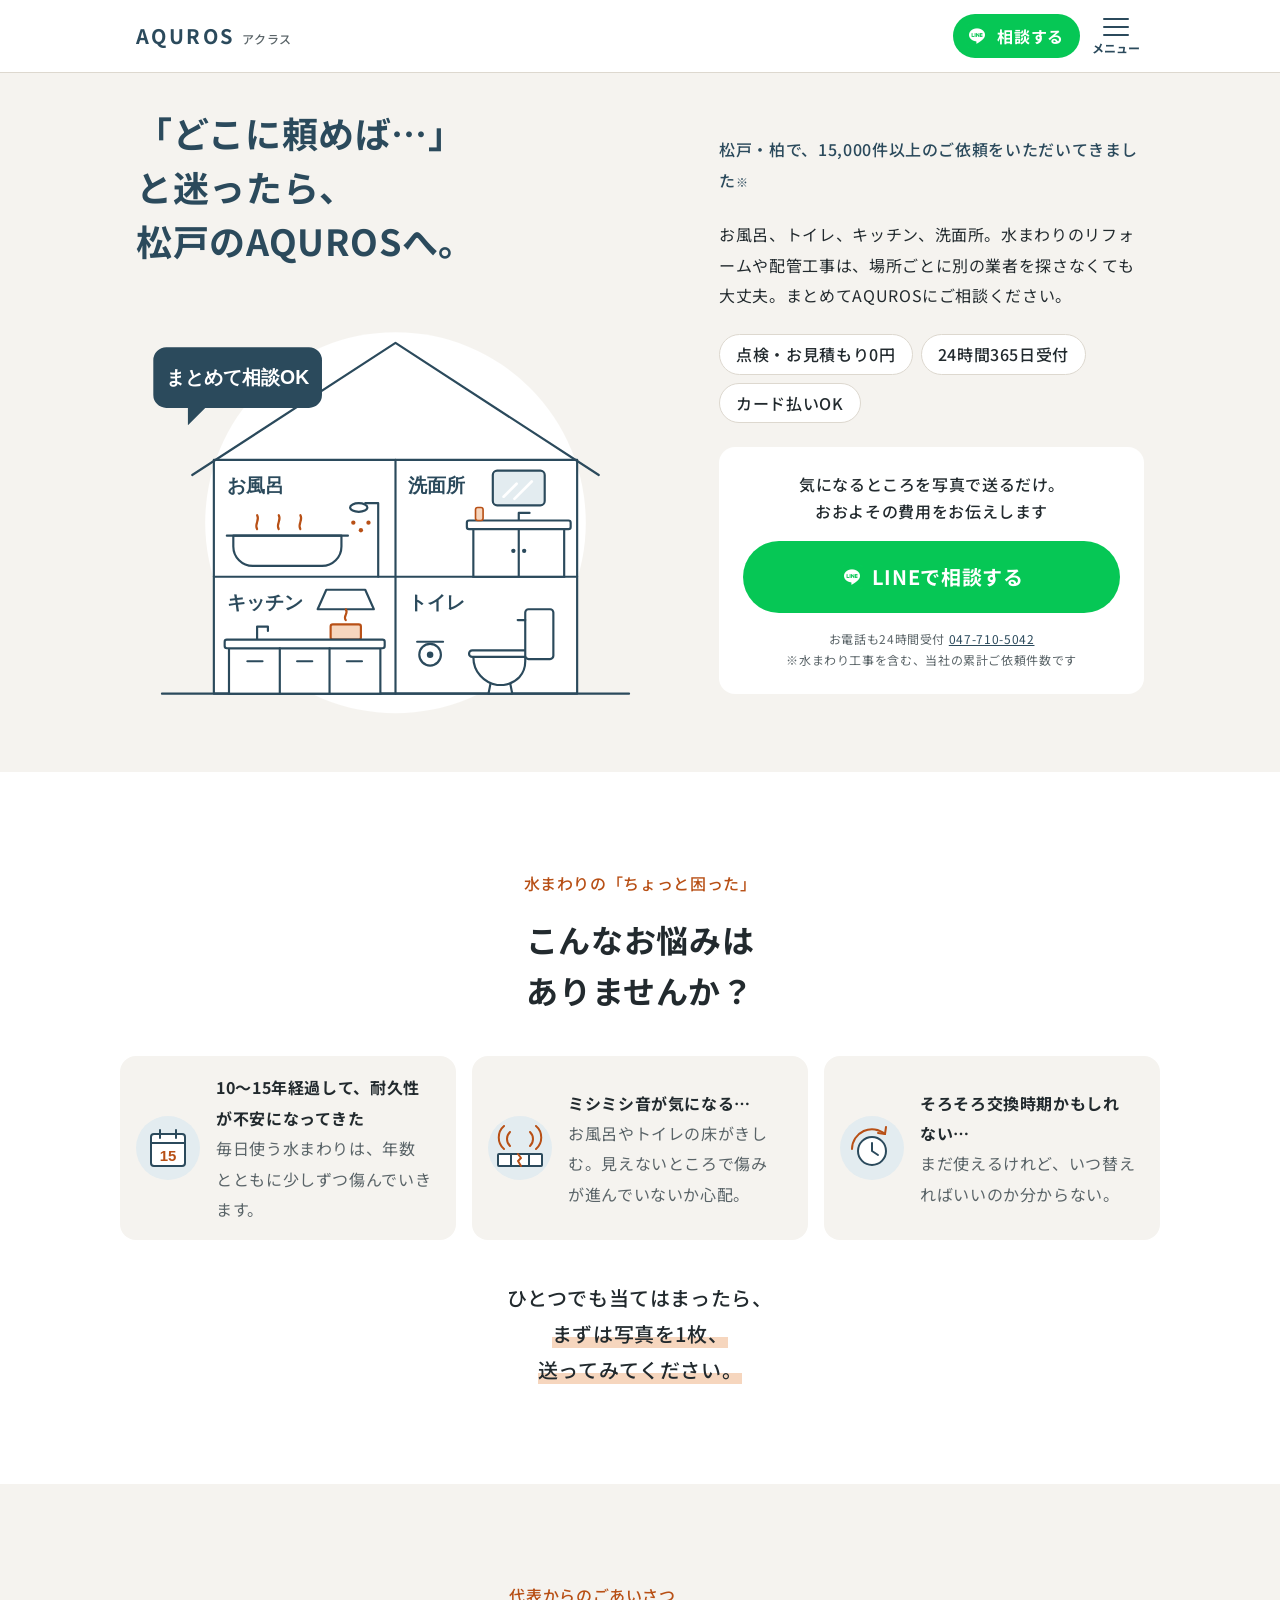
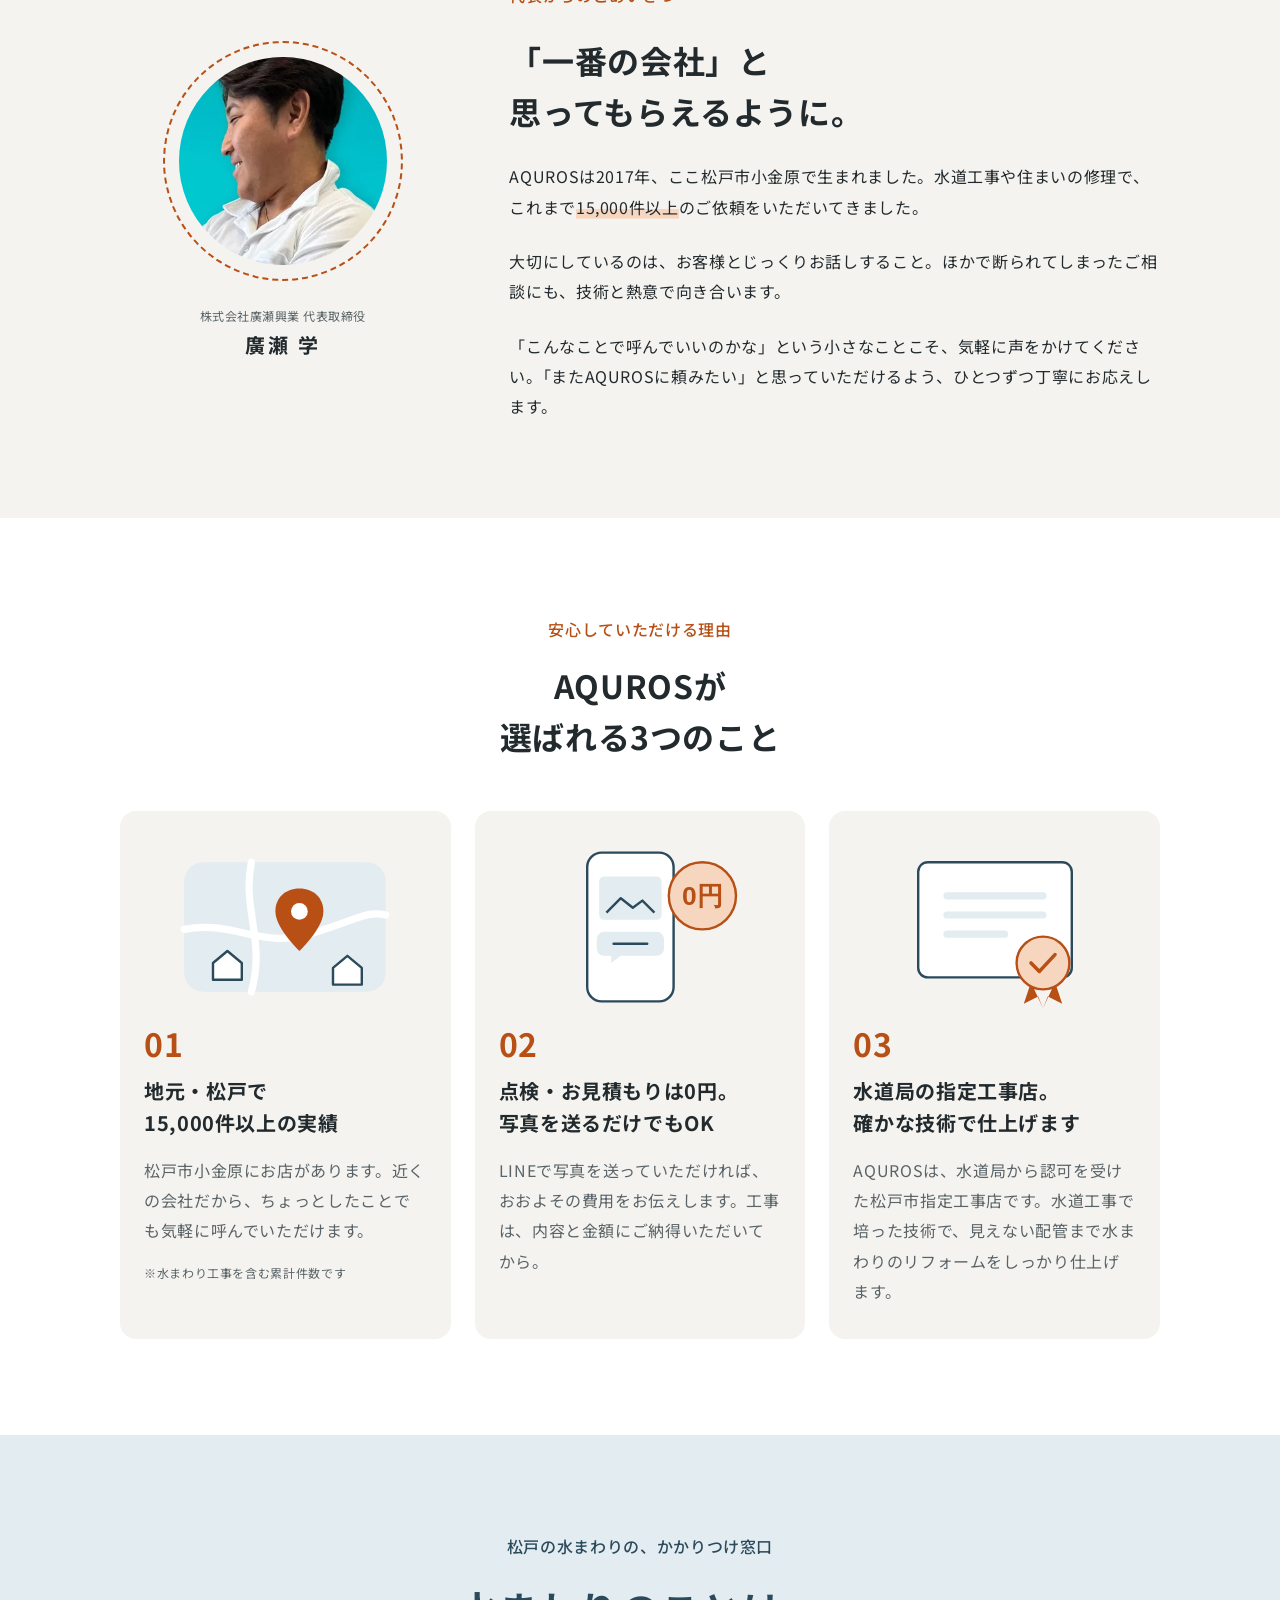
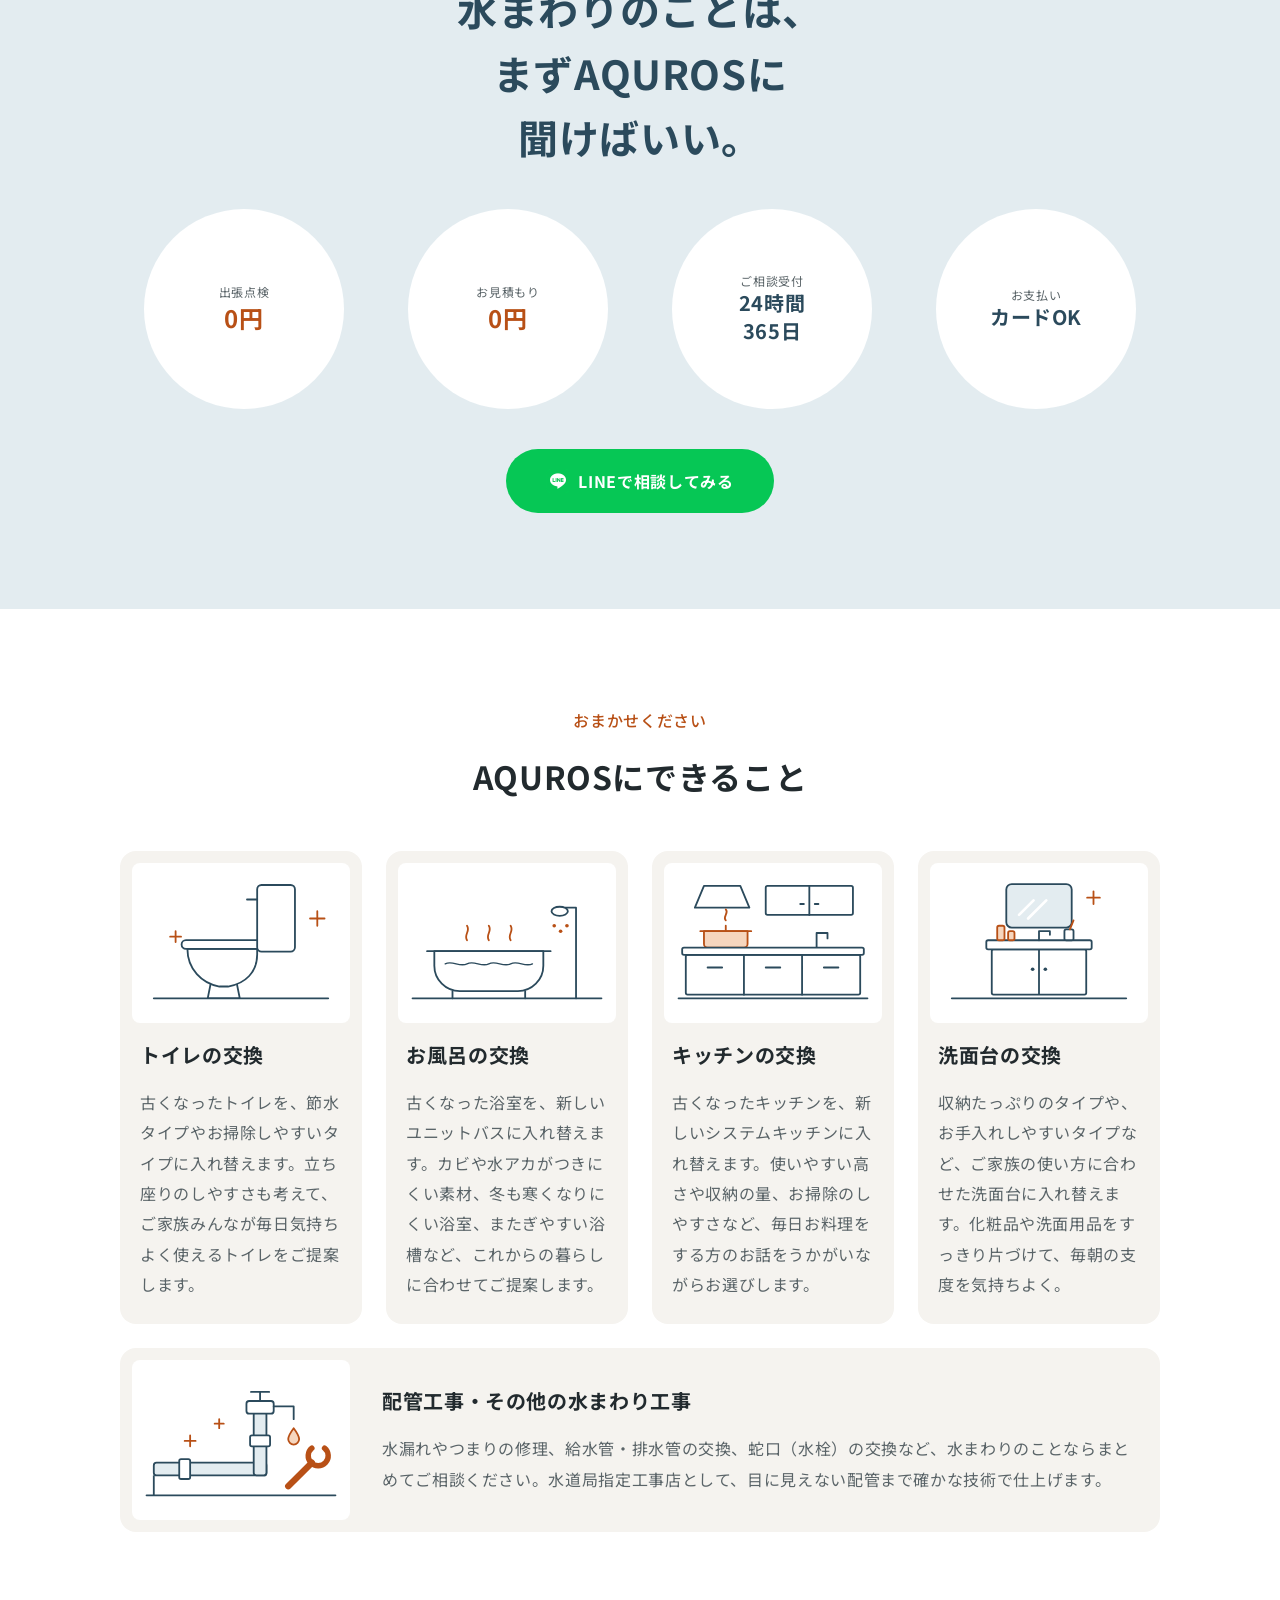
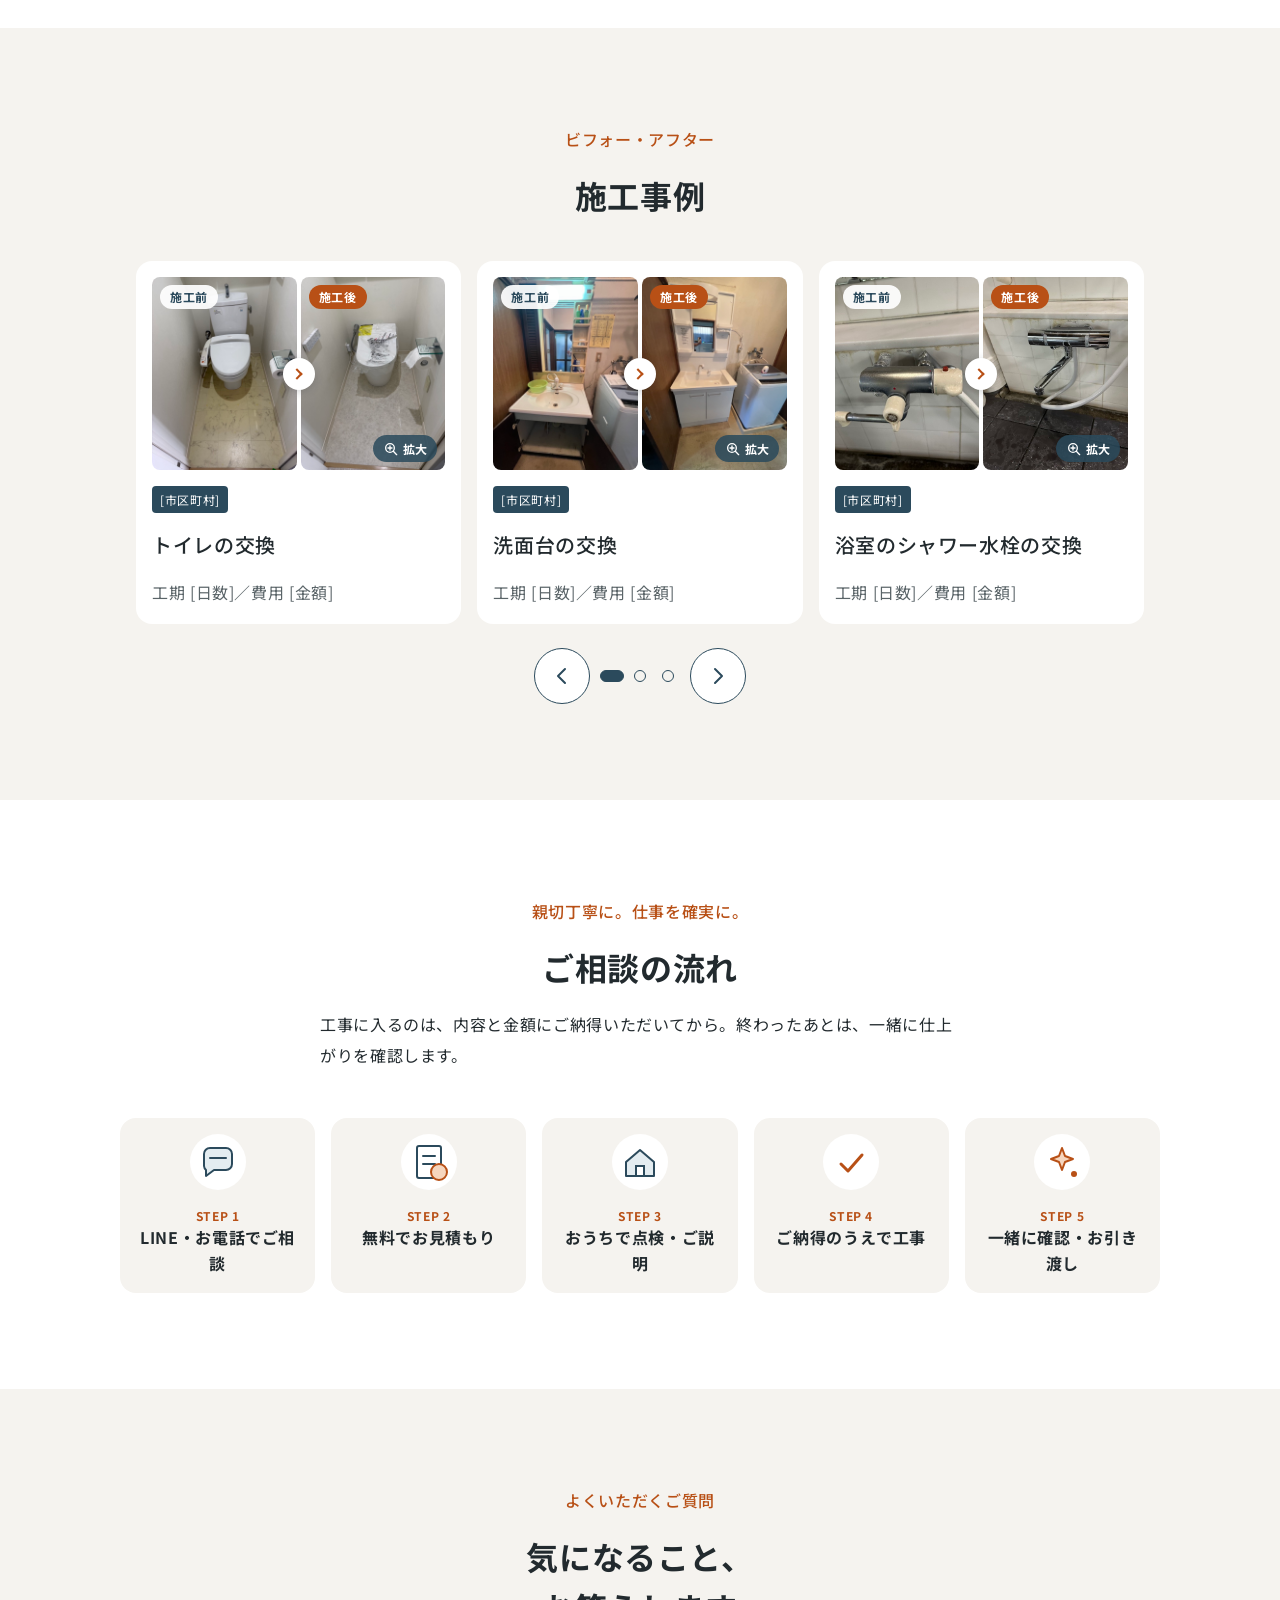
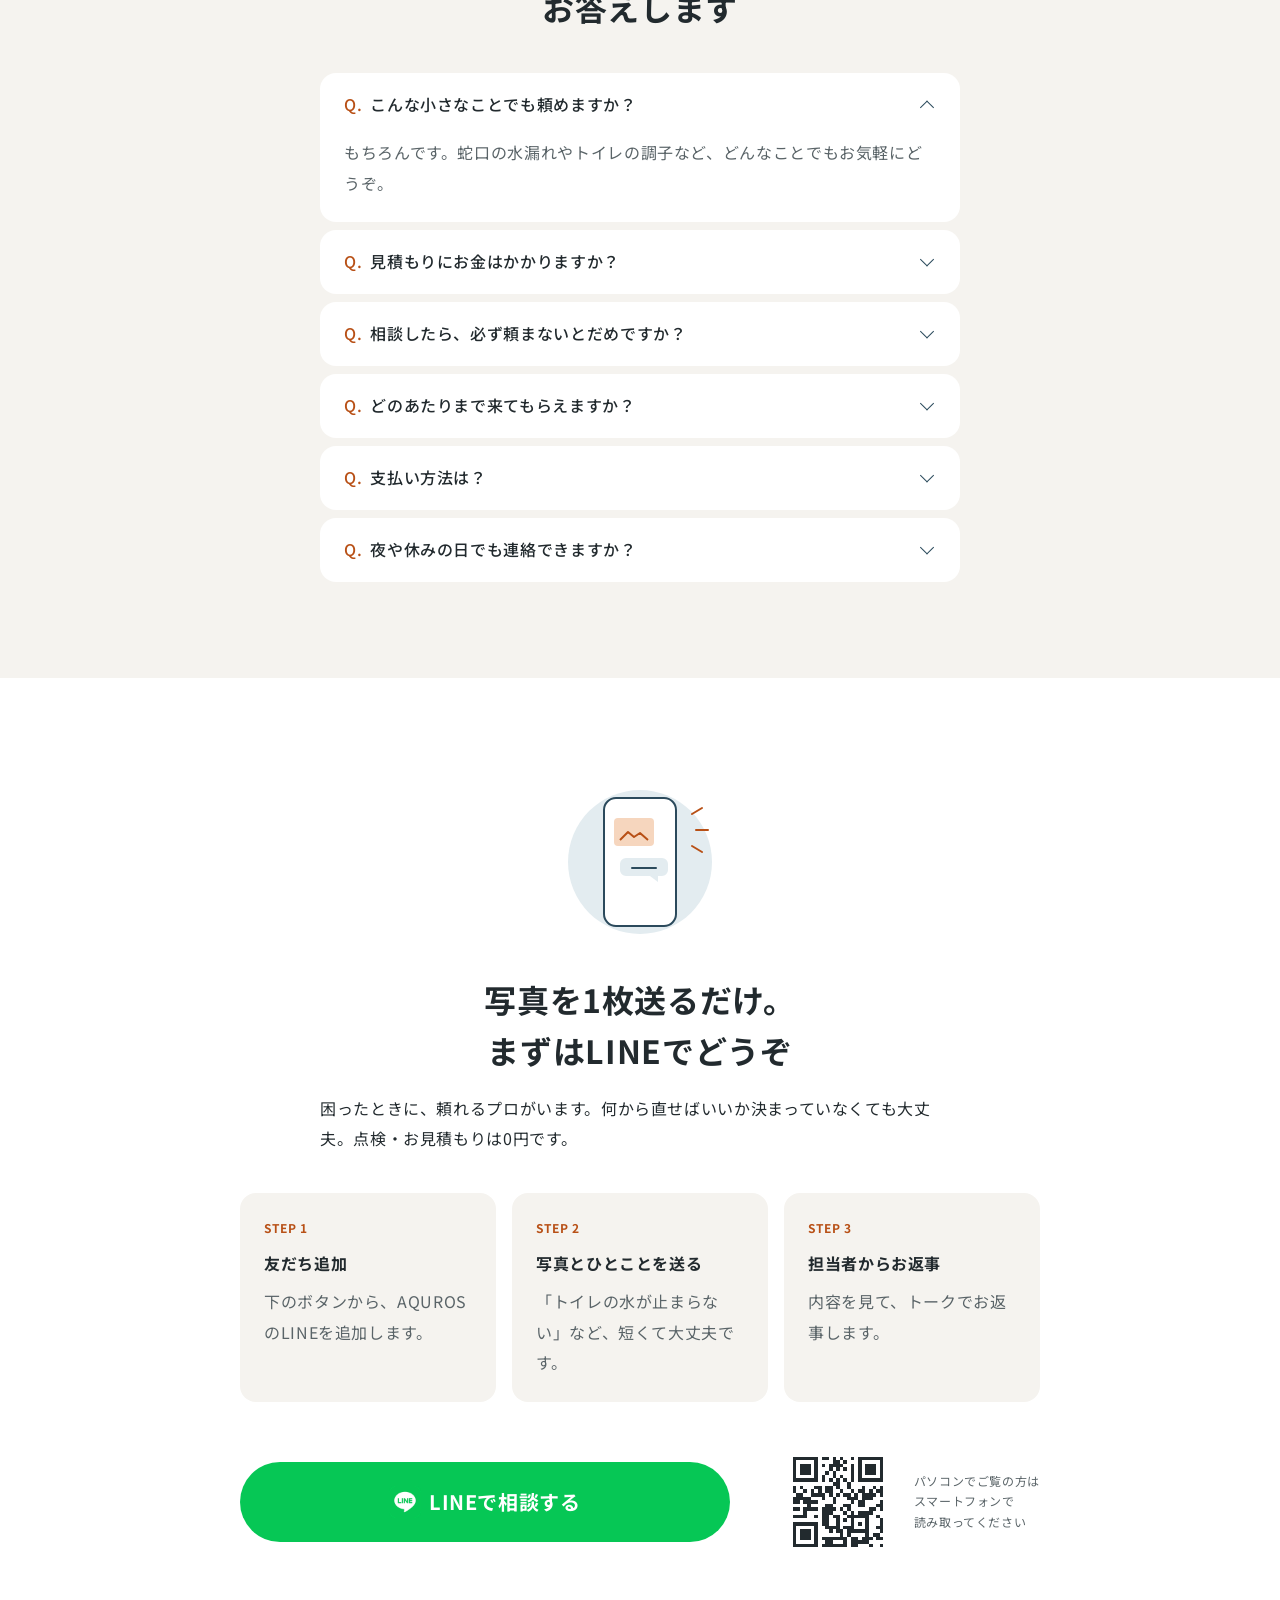
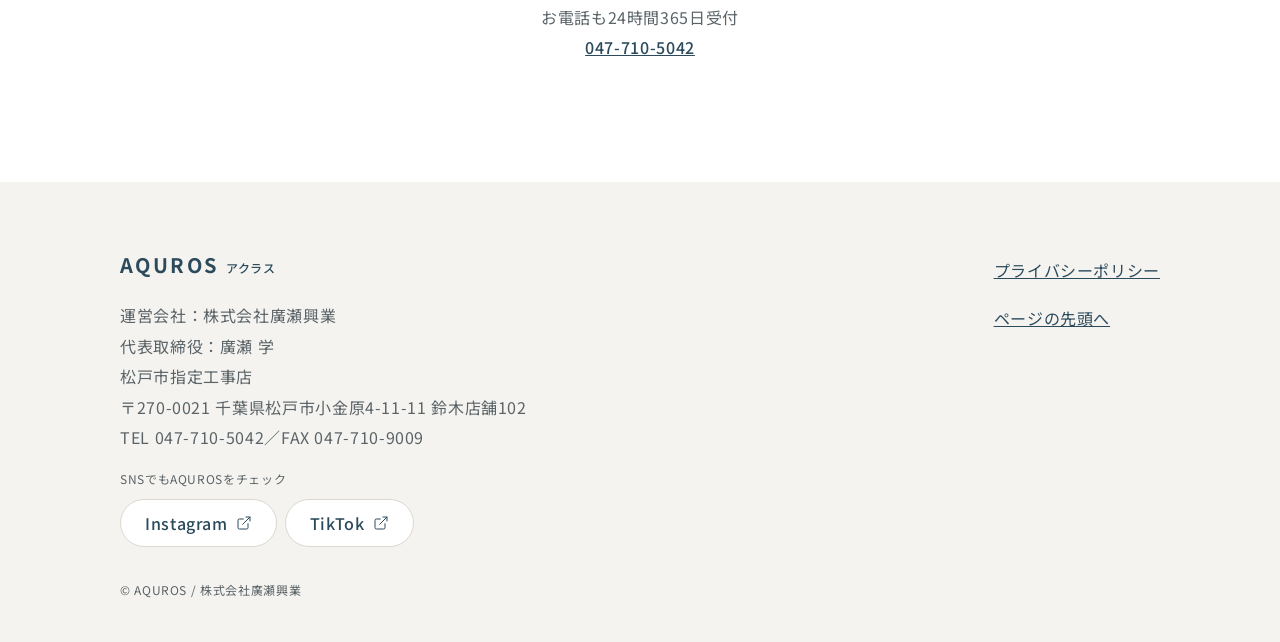
==== commit 43de833d: "お悩みの差し替え、LINE・QRコード、プライバシーポリシー、WordPressの初期データ登録 - お悩みをお客様のご要望の3件（耐久性・ミシミシ音・交換時期）に差し替え、アイコンを新規作成 - L" ====
--- a/index.html
+++ b/index.html
@@ -1,506 +1,1246 @@
 <!doctype html>
 <html lang="ja">
-<head>
-  <meta charset="utf-8">
-  <meta name="viewport" content="width=device-width, initial-scale=1">
-  <title>松戸・柏の水まわりリフォーム｜お風呂・トイレ・キッチン・洗面所｜AQUROS（アクラス）</title>
-  <meta name="description" content="お風呂・トイレ・キッチン・洗面所の交換や配管工事など、水まわりのリフォームをまとめて相談できる、松戸市小金原のAQUROS（アクラス）。水道局指定工事店。点検・お見積もり0円、LINEで写真を送るだけで概算がわかります。">
-  <link rel="icon" href="assets/images/favicon.svg" type="image/svg+xml">
-  <link rel="icon" href="assets/images/favicon-32.png" sizes="32x32" type="image/png">
-  <link rel="apple-touch-icon" href="assets/images/apple-touch-icon.png">
-  <!-- TODO: 本番ドメインが決まったら、og:url・og:imageのURLを差し替え（og:imageは絶対URLが必須） -->
-  <meta property="og:type" content="website">
-  <meta property="og:site_name" content="AQUROS（アクラス）">
-  <meta property="og:title" content="松戸・柏の水まわりリフォーム｜お風呂・トイレ・キッチン・洗面所｜AQUROS（アクラス）">
-  <meta property="og:description" content="お風呂・トイレ・キッチン・洗面所の交換や配管工事など、水まわりのリフォームをまとめて相談できる、松戸市小金原のAQUROS（アクラス）。水道局指定工事店。点検・お見積もり0円、LINEで写真を送るだけで概算がわかります。">
-  <meta property="og:url" content="https://kazukishuto.github.io/aquros-lp-v2/">
-  <meta property="og:image" content="https://kazukishuto.github.io/aquros-lp-v2/assets/images/ogp.png">
-  <meta property="og:image:width" content="1200">
-  <meta property="og:image:height" content="630">
-  <meta property="og:image:alt" content="「どこに頼めば…」と迷ったら、松戸のAQUROSへ。お風呂・トイレ・キッチン・洗面所の水まわりリフォーム">
-  <meta property="og:locale" content="ja_JP">
-  <meta name="twitter:card" content="summary_large_image">
-  <link rel="preconnect" href="https://fonts.googleapis.com">
-  <link rel="preconnect" href="https://fonts.gstatic.com" crossorigin>
-  <link rel="stylesheet" href="https://fonts.googleapis.com/css2?family=Noto+Sans+JP:wght@400;500;700&display=swap">
-  <link rel="stylesheet" href="assets/css/reset.css">
-  <link rel="stylesheet" href="assets/css/style.min.css">
-  <script src="assets/vendor/gsap/gsap.min.js" defer></script>
-  <script src="assets/vendor/gsap/ScrollTrigger.min.js" defer></script>
-  <script src="assets/js/main.min.js" defer></script>
-</head>
-<body>
-  <header class="header">
-    <div class="header__inner">
-      <a class="header__logo" href="#top" aria-label="AQUROS（アクラス）ページの先頭へ">
-        <span class="header__logo-en">AQUROS</span>
-        <span class="header__logo-ja">アクラス</span>
-      </a>
-      <!-- TODO: LINE公式アカウントの友だち追加URLに差し替え（ページ内の https://lin.ee/XXXXXXX をすべて置換） -->
-      <div class="header__actions">
-        <a class="button button--line button--small header__line" href="https://lin.ee/XXXXXXX" aria-label="LINEで相談する" data-cta="line-header">
-          <img class="button__icon" src="assets/images/line-icon.png" alt="" width="24" height="24">
-          <span class="button__label">相談する</span>
+  <head>
+    <meta charset="utf-8" />
+    <meta name="viewport" content="width=device-width, initial-scale=1" />
+    <title>
+      松戸・柏の水まわりリフォーム｜お風呂・トイレ・キッチン・洗面所｜AQUROS（アクラス）
+    </title>
+    <meta
+      name="description"
+      content="お風呂・トイレ・キッチン・洗面所の交換や配管工事など、水まわりのリフォームをまとめて相談できる、松戸市小金原のAQUROS（アクラス）。水道局指定工事店。点検・お見積もり0円、LINEで写真を送るだけで概算がわかります。"
+    />
+    <link rel="icon" href="assets/images/favicon.svg" type="image/svg+xml" />
+    <link
+      rel="icon"
+      href="assets/images/favicon-32.png"
+      sizes="32x32"
+      type="image/png"
+    />
+    <link rel="apple-touch-icon" href="assets/images/apple-touch-icon.png" />
+    <!-- TODO: 本番ドメインが決まったら、og:url・og:imageのURLを差し替え（og:imageは絶対URLが必須） -->
+    <meta property="og:type" content="website" />
+    <meta property="og:site_name" content="AQUROS（アクラス）" />
+    <meta
+      property="og:title"
+      content="松戸・柏の水まわりリフォーム｜お風呂・トイレ・キッチン・洗面所｜AQUROS（アクラス）"
+    />
+    <meta
+      property="og:description"
+      content="お風呂・トイレ・キッチン・洗面所の交換や配管工事など、水まわりのリフォームをまとめて相談できる、松戸市小金原のAQUROS（アクラス）。水道局指定工事店。点検・お見積もり0円、LINEで写真を送るだけで概算がわかります。"
+    />
+    <meta
+      property="og:url"
+      content="https://kazukishuto.github.io/aquros-lp-v2/"
+    />
+    <meta
+      property="og:image"
+      content="https://kazukishuto.github.io/aquros-lp-v2/assets/images/ogp.png"
+    />
+    <meta property="og:image:width" content="1200" />
+    <meta property="og:image:height" content="630" />
+    <meta
+      property="og:image:alt"
+      content="「どこに頼めば…」と迷ったら、松戸のAQUROSへ。お風呂・トイレ・キッチン・洗面所の水まわりリフォーム"
+    />
+    <meta property="og:locale" content="ja_JP" />
+    <meta name="twitter:card" content="summary_large_image" />
+    <link rel="preconnect" href="https://fonts.googleapis.com" />
+    <link rel="preconnect" href="https://fonts.gstatic.com" crossorigin />
+    <link
+      rel="stylesheet"
+      href="https://fonts.googleapis.com/css2?family=Noto+Sans+JP:wght@400;500;700&display=swap"
+    />
+    <link rel="stylesheet" href="assets/css/reset.css" />
+    <link rel="stylesheet" href="assets/css/style.min.css" />
+    <script src="assets/vendor/gsap/gsap.min.js" defer></script>
+    <script src="assets/vendor/gsap/ScrollTrigger.min.js" defer></script>
+    <script src="assets/js/main.min.js" defer></script>
+  </head>
+  <body>
+    <header class="header">
+      <div class="header__inner">
+        <a
+          class="header__logo"
+          href="#top"
+          aria-label="AQUROS（アクラス）ページの先頭へ"
+        >
+          <span class="header__logo-en">AQUROS</span>
+          <span class="header__logo-ja">アクラス</span>
         </a>
-        <button class="menu-button" type="button" aria-expanded="false" aria-controls="drawer" data-menu-open>
-          <span class="menu-button__icon" aria-hidden="true"><span class="menu-button__bar"></span><span class="menu-button__bar"></span><span class="menu-button__bar"></span></span>
-          <span class="menu-button__label">メニュー</span>
-        </button>
+        <div class="header__actions">
+          <a
+            class="button button--line button--small header__line"
+            href="https://lin.ee/S25ZjuwI"
+            aria-label="LINEで相談する"
+            data-cta="line-header"
+          >
+            <img
+              class="button__icon"
+              src="assets/images/line-icon.png"
+              alt=""
+              width="24"
+              height="24"
+            />
+            <span class="button__label">相談する</span>
+          </a>
+          <button
+            class="menu-button"
+            type="button"
+            aria-expanded="false"
+            aria-controls="drawer"
+            data-menu-open
+          >
+            <span class="menu-button__icon" aria-hidden="true"
+              ><span class="menu-button__bar"></span
+              ><span class="menu-button__bar"></span
+              ><span class="menu-button__bar"></span
+            ></span>
+            <span class="menu-button__label">メニュー</span>
+          </button>
+        </div>
+      </div>
+    </header>
+
+    <div class="drawer" id="drawer" data-drawer>
+      <div class="drawer__overlay" data-menu-close></div>
+      <div
+        class="drawer__panel"
+        role="dialog"
+        aria-modal="true"
+        aria-label="メニュー"
+        data-drawer-panel
+      >
+        <div class="drawer__head">
+          <p class="drawer__logo">
+            AQUROS<span class="drawer__logo-ja">アクラス</span>
+          </p>
+          <button class="menu-button" type="button" data-menu-close>
+            <span
+              class="menu-button__icon menu-button__icon--close"
+              aria-hidden="true"
+            ></span>
+            <span class="menu-button__label">閉じる</span>
+          </button>
+        </div>
+        <nav class="drawer__nav" aria-label="ページ内">
+          <ul class="drawer__list">
+            <li class="drawer__item" style="--i: 0">
+              <a class="drawer__link" href="#worries" data-menu-link
+                >こんなお困りごと</a
+              >
+            </li>
+            <li class="drawer__item" style="--i: 1">
+              <a class="drawer__link" href="#message" data-menu-link
+                >代表からのごあいさつ</a
+              >
+            </li>
+            <li class="drawer__item" style="--i: 2">
+              <a class="drawer__link" href="#reason" data-menu-link
+                >選ばれる3つのこと</a
+              >
+            </li>
+            <li class="drawer__item" style="--i: 3">
+              <a class="drawer__link" href="#service" data-menu-link
+                >AQUROSにできること</a
+              >
+            </li>
+            <li class="drawer__item" style="--i: 4">
+              <a class="drawer__link" href="#works" data-menu-link>施工事例</a>
+            </li>
+            <li class="drawer__item" style="--i: 5">
+              <a class="drawer__link" href="#flow" data-menu-link
+                >ご相談の流れ</a
+              >
+            </li>
+            <li class="drawer__item" style="--i: 6">
+              <a class="drawer__link" href="#faq" data-menu-link
+                >よくあるご質問</a
+              >
+            </li>
+            <li class="drawer__item" style="--i: 7">
+              <a class="drawer__link" href="#contact" data-menu-link
+                >お問い合わせ</a
+              >
+            </li>
+          </ul>
+        </nav>
+        <div class="drawer__contact">
+          <a
+            class="button button--line button--block"
+            href="https://lin.ee/S25ZjuwI"
+            data-cta="line-drawer"
+          >
+            <img
+              class="button__icon"
+              src="assets/images/line-icon.png"
+              alt=""
+              width="24"
+              height="24"
+            />
+            <span class="button__label">LINEで相談する</span>
+          </a>
+          <a class="drawer__tel" href="tel:0477105042" data-cta="tel-drawer">
+            <span class="drawer__tel-label">お電話も24時間365日受付</span>
+            <span class="drawer__tel-number">047-710-5042</span>
+          </a>
+        </div>
       </div>
     </div>
-  </header>
 
-  <div class="drawer" id="drawer" data-drawer>
-    <div class="drawer__overlay" data-menu-close></div>
-    <div class="drawer__panel" role="dialog" aria-modal="true" aria-label="メニュー" data-drawer-panel>
-      <div class="drawer__head">
-        <p class="drawer__logo">AQUROS<span class="drawer__logo-ja">アクラス</span></p>
-        <button class="menu-button" type="button" data-menu-close>
-          <span class="menu-button__icon menu-button__icon--close" aria-hidden="true"></span>
-          <span class="menu-button__label">閉じる</span>
-        </button>
-      </div>
-      <nav class="drawer__nav" aria-label="ページ内">
-        <ul class="drawer__list">
-          <li class="drawer__item" style="--i: 0"><a class="drawer__link" href="#worries" data-menu-link>こんなお困りごと</a></li>
-          <li class="drawer__item" style="--i: 1"><a class="drawer__link" href="#message" data-menu-link>代表からのごあいさつ</a></li>
-          <li class="drawer__item" style="--i: 2"><a class="drawer__link" href="#reason" data-menu-link>選ばれる3つのこと</a></li>
-          <li class="drawer__item" style="--i: 3"><a class="drawer__link" href="#service" data-menu-link>AQUROSにできること</a></li>
-          <li class="drawer__item" style="--i: 4"><a class="drawer__link" href="#works" data-menu-link>施工事例</a></li>
-          <li class="drawer__item" style="--i: 5"><a class="drawer__link" href="#flow" data-menu-link>ご相談の流れ</a></li>
-          <li class="drawer__item" style="--i: 6"><a class="drawer__link" href="#faq" data-menu-link>よくあるご質問</a></li>
-          <li class="drawer__item" style="--i: 7"><a class="drawer__link" href="#contact" data-menu-link>お問い合わせ</a></li>
-        </ul>
-      </nav>
-      <div class="drawer__contact">
-        <a class="button button--line button--block" href="https://lin.ee/XXXXXXX" data-cta="line-drawer">
-          <img class="button__icon" src="assets/images/line-icon.png" alt="" width="24" height="24">
-          <span class="button__label">LINEで相談する</span>
-        </a>
-        <a class="drawer__tel" href="tel:0477105042" data-cta="tel-drawer">
-          <span class="drawer__tel-label">お電話も24時間365日受付</span>
-          <span class="drawer__tel-number">047-710-5042</span>
-        </a>
-      </div>
-    </div>
-  </div>
+    <main>
+      <section class="fv" id="top">
+        <div class="fv__inner">
+          <div class="fv__main">
+            <h1 class="fv__title">
+              <span class="fv__title-line">「どこに頼めば…」</span>
+              <span class="fv__title-line">と迷ったら、</span>
+              <span class="fv__title-line">松戸のAQUROSへ。</span>
+            </h1>
+            <img
+              class="fv__illust"
+              src="assets/images/illust/fv-house.svg"
+              alt="お風呂・洗面所・キッチン・トイレなど、家の水まわりをまとめて相談できることを表したイラスト"
+              width="480"
+              height="400"
+              fetchpriority="high"
+            />
+          </div>
+          <div class="fv__body">
+            <p class="fv__lead">
+              松戸・柏で、15,000件以上のご依頼をいただいてきました<span
+                class="fv__mark"
+                >※</span
+              >
+            </p>
+            <p class="fv__text">
+              お風呂、トイレ、キッチン、洗面所。水まわりのリフォームや配管工事は、場所ごとに別の業者を探さなくても大丈夫。まとめてAQUROSにご相談ください。
+            </p>
+            <ul class="tag-list">
+              <li class="tag-list__item">点検・お見積もり0円</li>
+              <li class="tag-list__item">24時間365日受付</li>
+              <li class="tag-list__item">カード払いOK</li>
+            </ul>
+            <div class="cta-box" data-hide-fixed-cta>
+              <p class="cta-box__lead">
+                気になるところを写真で送るだけ。<br />おおよその費用をお伝えします
+              </p>
+              <a
+                class="button button--line button--large"
+                href="https://lin.ee/S25ZjuwI"
+                data-cta="line-fv"
+              >
+                <img
+                  class="button__icon"
+                  src="assets/images/line-icon.png"
+                  alt=""
+                  width="24"
+                  height="24"
+                />
+                <span class="button__label">LINEで相談する</span>
+              </a>
+              <p class="cta-box__note">
+                お電話も24時間受付 <a href="tel:0477105042">047-710-5042</a
+                ><br />※水まわり工事を含む、当社の累計ご依頼件数です
+              </p>
+            </div>
+          </div>
+        </div>
+      </section>
 
-  <main>
-    <section class="fv" id="top">
-      <div class="fv__inner">
-        <div class="fv__main">
-          <h1 class="fv__title">
-            <span class="fv__title-line">「どこに頼めば…」</span>
-            <span class="fv__title-line">と迷ったら、</span>
-            <span class="fv__title-line">松戸のAQUROSへ。</span>
-          </h1>
-          <img class="fv__illust" src="assets/images/illust/fv-house.svg" alt="お風呂・洗面所・キッチン・トイレなど、家の水まわりをまとめて相談できることを表したイラスト" width="480" height="400" fetchpriority="high">
-        </div>
-        <div class="fv__body">
-          <p class="fv__lead">松戸・柏で、15,000件以上のご依頼をいただいてきました<span class="fv__mark">※</span></p>
-          <p class="fv__text">お風呂、トイレ、キッチン、洗面所。水まわりのリフォームや配管工事は、場所ごとに別の業者を探さなくても大丈夫。まとめてAQUROSにご相談ください。</p>
-          <ul class="tag-list">
-            <li class="tag-list__item">点検・お見積もり0円</li>
-            <li class="tag-list__item">24時間365日受付</li>
-            <li class="tag-list__item">カード払いOK</li>
+      <section class="worries" id="worries">
+        <div class="worries__inner">
+          <div class="section-heading" data-animate>
+            <p class="section-heading__eyebrow">水まわりの「ちょっと困った」</p>
+            <h2 class="section-heading__title">
+              こんなお悩みは<br />ありませんか？
+            </h2>
+          </div>
+          <ul class="worries__list" data-animate="stagger">
+            <!-- TODO: 補足文（2行目）は仮。お客様に確認のうえ確定 -->
+            <li class="worry-card">
+              <img
+                class="worry-card__icon"
+                src="assets/images/illust/worry-years.svg"
+                alt=""
+                width="64"
+                height="64"
+                loading="lazy"
+              />
+              <p class="worry-card__body">
+                <strong class="worry-card__title"
+                  >10〜15年経過して、耐久性が不安になってきた</strong
+                ><span class="worry-card__text"
+                  >毎日使う水まわりは、年数とともに少しずつ傷んでいきます。</span
+                >
+              </p>
+            </li>
+            <li class="worry-card">
+              <img
+                class="worry-card__icon"
+                src="assets/images/illust/worry-creak.svg"
+                alt=""
+                width="64"
+                height="64"
+                loading="lazy"
+              />
+              <p class="worry-card__body">
+                <strong class="worry-card__title">ミシミシ音が気になる…</strong
+                ><span class="worry-card__text"
+                  >お風呂やトイレの床がきしむ。見えないところで傷みが進んでいないか心配。</span
+                >
+              </p>
+            </li>
+            <li class="worry-card">
+              <img
+                class="worry-card__icon"
+                src="assets/images/illust/worry-timing.svg"
+                alt=""
+                width="64"
+                height="64"
+                loading="lazy"
+              />
+              <p class="worry-card__body">
+                <strong class="worry-card__title"
+                  >そろそろ交換時期かもしれない…</strong
+                ><span class="worry-card__text"
+                  >まだ使えるけれど、いつ替えればいいのか分からない。</span
+                >
+              </p>
+            </li>
           </ul>
-          <div class="cta-box" data-hide-fixed-cta>
-            <p class="cta-box__lead">気になるところを写真で送るだけ。<br>おおよその費用をお伝えします</p>
-            <a class="button button--line button--large" href="https://lin.ee/XXXXXXX" data-cta="line-fv">
-              <img class="button__icon" src="assets/images/line-icon.png" alt="" width="24" height="24">
+          <p class="worries__closing">
+            ひとつでも当てはまったら、<br /><span class="marker"
+              >まずは写真を1枚、</span
+            ><br /><span class="marker">送ってみてください。</span>
+          </p>
+        </div>
+      </section>
+
+      <section class="message" id="message">
+        <div class="message__inner" data-animate>
+          <div class="message__profile">
+            <img
+              class="message__photo"
+              src="assets/images/ceo.webp"
+              alt="代表取締役 廣瀬 学"
+              width="208"
+              height="208"
+              loading="lazy"
+            />
+            <p class="message__name">
+              <span class="message__role">株式会社廣瀬興業 代表取締役</span
+              ><br />廣瀬 学
+            </p>
+          </div>
+          <div class="message__body">
+            <p class="message__eyebrow">代表からのごあいさつ</p>
+            <h2 class="message__title">
+              「一番の会社」と<br />思ってもらえるように。
+            </h2>
+            <p>
+              AQUROSは2017年、ここ松戸市小金原で生まれました。水道工事や住まいの修理で、これまで<span
+                class="marker"
+                >15,000件以上</span
+              >のご依頼をいただいてきました。
+            </p>
+            <p>
+              大切にしているのは、お客様とじっくりお話しすること。ほかで断られてしまったご相談にも、技術と熱意で向き合います。
+            </p>
+            <p>
+              「こんなことで呼んでいいのかな」という小さなことこそ、気軽に声をかけてください。「またAQUROSに頼みたい」と思っていただけるよう、ひとつずつ丁寧にお応えします。
+            </p>
+          </div>
+        </div>
+      </section>
+
+      <section class="reason" id="reason">
+        <div class="reason__inner">
+          <div class="section-heading" data-animate>
+            <p class="section-heading__eyebrow">安心していただける理由</p>
+            <h2 class="section-heading__title">
+              AQUROSが<br />選ばれる3つのこと
+            </h2>
+          </div>
+          <div class="reason__list" data-animate="stagger">
+            <article class="reason-card">
+              <img
+                class="reason-card__illust"
+                src="assets/images/illust/reason-local.svg"
+                alt=""
+                width="200"
+                height="140"
+                loading="lazy"
+              />
+              <span class="reason-card__number">01</span>
+              <h3 class="reason-card__title">
+                地元・松戸で<br />15,000件以上の実績
+              </h3>
+              <p class="reason-card__text">
+                松戸市小金原にお店があります。近くの会社だから、ちょっとしたことでも気軽に呼んでいただけます。
+              </p>
+              <p class="reason-card__note">※水まわり工事を含む累計件数です</p>
+            </article>
+            <article class="reason-card">
+              <img
+                class="reason-card__illust"
+                src="assets/images/illust/reason-photo.svg"
+                alt=""
+                width="200"
+                height="140"
+                loading="lazy"
+              />
+              <span class="reason-card__number">02</span>
+              <h3 class="reason-card__title">
+                点検・お見積もりは0円。<br />写真を送るだけでもOK
+              </h3>
+              <p class="reason-card__text">
+                LINEで写真を送っていただければ、おおよその費用をお伝えします。工事は、内容と金額にご納得いただいてから。
+              </p>
+            </article>
+            <article class="reason-card">
+              <img
+                class="reason-card__illust"
+                src="assets/images/illust/reason-certified.svg"
+                alt=""
+                width="200"
+                height="140"
+                loading="lazy"
+              />
+              <span class="reason-card__number">03</span>
+              <h3 class="reason-card__title">
+                水道局の指定工事店。<br />確かな技術で仕上げます
+              </h3>
+              <p class="reason-card__text">
+                AQUROSは、水道局から認可を受けた松戸市指定工事店です。水道工事で培った技術で、見えない配管まで水まわりのリフォームをしっかり仕上げます。
+              </p>
+            </article>
+          </div>
+        </div>
+      </section>
+
+      <section class="appeal">
+        <div class="appeal__inner">
+          <div class="appeal__heading" data-animate>
+            <p class="appeal__eyebrow">松戸の水まわりの、かかりつけ窓口</p>
+            <h2 class="appeal__title">
+              水まわりのことは、<br />まずAQUROSに<br />聞けばいい。
+            </h2>
+          </div>
+          <ul class="appeal__list" data-animate="stagger">
+            <li class="appeal__item">
+              <span class="appeal__label">出張点検</span
+              ><strong class="appeal__value appeal__value--accent">0円</strong>
+            </li>
+            <li class="appeal__item">
+              <span class="appeal__label">お見積もり</span
+              ><strong class="appeal__value appeal__value--accent">0円</strong>
+            </li>
+            <li class="appeal__item">
+              <span class="appeal__label">ご相談受付</span
+              ><strong class="appeal__value">24時間<br />365日</strong>
+            </li>
+            <li class="appeal__item">
+              <span class="appeal__label">お支払い</span
+              ><strong class="appeal__value">カードOK</strong>
+            </li>
+          </ul>
+          <a
+            class="button button--line button--round"
+            href="https://lin.ee/S25ZjuwI"
+            data-cta="line-appeal"
+            data-animate
+          >
+            <img
+              class="button__icon"
+              src="assets/images/line-icon.png"
+              alt=""
+              width="24"
+              height="24"
+            />
+            <span class="button__label">LINEで相談してみる</span>
+          </a>
+        </div>
+      </section>
+
+      <section class="service" id="service">
+        <div class="service__inner">
+          <div class="section-heading" data-animate>
+            <p class="section-heading__eyebrow">おまかせください</p>
+            <h2 class="section-heading__title">AQUROSにできること</h2>
+          </div>
+          <div class="service__list" data-animate="stagger">
+            <article class="service-card">
+              <div class="service-card__visual">
+                <img
+                  class="service-card__illust"
+                  src="assets/images/illust/service-toilet.svg"
+                  alt=""
+                  width="240"
+                  height="150"
+                  loading="lazy"
+                />
+              </div>
+              <div class="service-card__body">
+                <h3 class="service-card__title">トイレの交換</h3>
+                <!-- TODO: 説明文は仮。内容を確認のうえ確定 -->
+                <p class="service-card__text">
+                  古くなったトイレを、節水タイプやお掃除しやすいタイプに入れ替えます。立ち座りのしやすさも考えて、ご家族みんなが毎日気持ちよく使えるトイレをご提案します。
+                </p>
+              </div>
+            </article>
+            <article class="service-card">
+              <div class="service-card__visual">
+                <img
+                  class="service-card__illust"
+                  src="assets/images/illust/service-bath.svg"
+                  alt=""
+                  width="240"
+                  height="150"
+                  loading="lazy"
+                />
+              </div>
+              <div class="service-card__body">
+                <h3 class="service-card__title">お風呂の交換</h3>
+                <!-- TODO: 説明文は仮。内容を確認のうえ確定 -->
+                <p class="service-card__text">
+                  古くなった浴室を、新しいユニットバスに入れ替えます。カビや水アカがつきにくい素材、冬も寒くなりにくい浴室、またぎやすい浴槽など、これからの暮らしに合わせてご提案します。
+                </p>
+              </div>
+            </article>
+            <article class="service-card">
+              <div class="service-card__visual">
+                <img
+                  class="service-card__illust"
+                  src="assets/images/illust/service-kitchen.svg"
+                  alt=""
+                  width="240"
+                  height="150"
+                  loading="lazy"
+                />
+              </div>
+              <div class="service-card__body">
+                <h3 class="service-card__title">キッチンの交換</h3>
+                <!-- TODO: 説明文は仮。内容を確認のうえ確定 -->
+                <p class="service-card__text">
+                  古くなったキッチンを、新しいシステムキッチンに入れ替えます。使いやすい高さや収納の量、お掃除のしやすさなど、毎日お料理をする方のお話をうかがいながらお選びします。
+                </p>
+              </div>
+            </article>
+            <article class="service-card">
+              <div class="service-card__visual">
+                <img
+                  class="service-card__illust"
+                  src="assets/images/illust/service-washbasin.svg"
+                  alt=""
+                  width="240"
+                  height="150"
+                  loading="lazy"
+                />
+              </div>
+              <div class="service-card__body">
+                <h3 class="service-card__title">洗面台の交換</h3>
+                <!-- TODO: 説明文は仮。内容を確認のうえ確定 -->
+                <p class="service-card__text">
+                  収納たっぷりのタイプや、お手入れしやすいタイプなど、ご家族の使い方に合わせた洗面台に入れ替えます。化粧品や洗面用品をすっきり片づけて、毎朝の支度を気持ちよく。
+                </p>
+              </div>
+            </article>
+            <article class="service-card service-card--wide">
+              <div class="service-card__visual">
+                <img
+                  class="service-card__illust"
+                  src="assets/images/illust/service-pipe.svg"
+                  alt=""
+                  width="240"
+                  height="150"
+                  loading="lazy"
+                />
+              </div>
+              <div class="service-card__body">
+                <h3 class="service-card__title">
+                  配管工事・その他の水まわり工事
+                </h3>
+                <!-- TODO: 説明文は仮。対応している工事の範囲を確認のうえ確定 -->
+                <p class="service-card__text">
+                  水漏れやつまりの修理、給水管・排水管の交換、蛇口（水栓）の交換など、水まわりのことならまとめてご相談ください。水道局指定工事店として、目に見えない配管まで確かな技術で仕上げます。
+                </p>
+              </div>
+            </article>
+          </div>
+        </div>
+      </section>
+
+      <section class="works" id="works">
+        <div class="works__inner">
+          <div class="section-heading" data-animate>
+            <p class="section-heading__eyebrow">ビフォー・アフター</p>
+            <h2 class="section-heading__title">施工事例</h2>
+          </div>
+          <!-- TODO: 各事例の地域・工期・費用を確認のうえ、[ ] の部分を差し替え -->
+          <div
+            class="carousel"
+            role="region"
+            aria-roledescription="カルーセル"
+            aria-label="施工事例"
+            data-carousel
+          >
+            <div class="carousel__viewport" data-carousel-viewport>
+              <article class="work-card carousel__slide">
+                <div class="work-card__compare">
+                  <figure class="work-card__photo">
+                    <img
+                      class="work-card__image"
+                      src="assets/images/works/toilet-before.jpg"
+                      alt="トイレの交換の施工前"
+                      width="600"
+                      height="800"
+                      loading="lazy"
+                    />
+                    <figcaption class="work-card__label">施工前</figcaption>
+                  </figure>
+                  <figure class="work-card__photo">
+                    <img
+                      class="work-card__image"
+                      src="assets/images/works/toilet-after.jpg"
+                      alt="トイレの交換の施工後"
+                      width="600"
+                      height="800"
+                      loading="lazy"
+                    />
+                    <figcaption
+                      class="work-card__label work-card__label--after"
+                    >
+                      施工後
+                    </figcaption>
+                  </figure>
+                  <span class="work-card__arrow" aria-hidden="true"></span>
+                  <button
+                    class="work-card__zoom"
+                    type="button"
+                    hidden
+                    data-work-zoom
+                    aria-label="トイレの交換の写真を拡大して見る"
+                  >
+                    <span class="work-card__zoom-label"
+                      ><svg
+                        class="work-card__zoom-icon"
+                        width="16"
+                        height="16"
+                        viewBox="0 0 24 24"
+                        aria-hidden="true"
+                      >
+                        <circle cx="10.5" cy="10.5" r="6.5"></circle>
+                        <path
+                          d="m15.5 15.5 5 5M10.5 7.5v6M7.5 10.5h6"
+                        ></path></svg
+                      >拡大</span
+                    >
+                  </button>
+                </div>
+                <span class="work-card__area">[市区町村]</span>
+                <h3 class="work-card__title">トイレの交換</h3>
+                <p class="work-card__meta">工期 [日数]／費用 [金額]</p>
+              </article>
+              <article class="work-card carousel__slide">
+                <div class="work-card__compare">
+                  <figure class="work-card__photo">
+                    <img
+                      class="work-card__image"
+                      src="assets/images/works/washbasin-before.jpg"
+                      alt="洗面台の交換の施工前"
+                      width="600"
+                      height="800"
+                      loading="lazy"
+                    />
+                    <figcaption class="work-card__label">施工前</figcaption>
+                  </figure>
+                  <figure class="work-card__photo">
+                    <img
+                      class="work-card__image"
+                      src="assets/images/works/washbasin-after.jpg"
+                      alt="洗面台の交換の施工後"
+                      width="600"
+                      height="800"
+                      loading="lazy"
+                    />
+                    <figcaption
+                      class="work-card__label work-card__label--after"
+                    >
+                      施工後
+                    </figcaption>
+                  </figure>
+                  <span class="work-card__arrow" aria-hidden="true"></span>
+                  <button
+                    class="work-card__zoom"
+                    type="button"
+                    hidden
+                    data-work-zoom
+                    aria-label="洗面台の交換の写真を拡大して見る"
+                  >
+                    <span class="work-card__zoom-label"
+                      ><svg
+                        class="work-card__zoom-icon"
+                        width="16"
+                        height="16"
+                        viewBox="0 0 24 24"
+                        aria-hidden="true"
+                      >
+                        <circle cx="10.5" cy="10.5" r="6.5"></circle>
+                        <path
+                          d="m15.5 15.5 5 5M10.5 7.5v6M7.5 10.5h6"
+                        ></path></svg
+                      >拡大</span
+                    >
+                  </button>
+                </div>
+                <span class="work-card__area">[市区町村]</span>
+                <h3 class="work-card__title">洗面台の交換</h3>
+                <p class="work-card__meta">工期 [日数]／費用 [金額]</p>
+              </article>
+              <article class="work-card carousel__slide">
+                <div class="work-card__compare">
+                  <figure class="work-card__photo">
+                    <img
+                      class="work-card__image"
+                      src="assets/images/works/shower-faucet-before.jpg"
+                      alt="浴室のシャワー水栓の交換の施工前"
+                      width="800"
+                      height="600"
+                      loading="lazy"
+                    />
+                    <figcaption class="work-card__label">施工前</figcaption>
+                  </figure>
+                  <figure class="work-card__photo">
+                    <img
+                      class="work-card__image"
+                      src="assets/images/works/shower-faucet-after.jpg"
+                      alt="浴室のシャワー水栓の交換の施工後"
+                      width="800"
+                      height="600"
+                      loading="lazy"
+                    />
+                    <figcaption
+                      class="work-card__label work-card__label--after"
+                    >
+                      施工後
+                    </figcaption>
+                  </figure>
+                  <span class="work-card__arrow" aria-hidden="true"></span>
+                  <button
+                    class="work-card__zoom"
+                    type="button"
+                    hidden
+                    data-work-zoom
+                    aria-label="浴室のシャワー水栓の交換の写真を拡大して見る"
+                  >
+                    <span class="work-card__zoom-label"
+                      ><svg
+                        class="work-card__zoom-icon"
+                        width="16"
+                        height="16"
+                        viewBox="0 0 24 24"
+                        aria-hidden="true"
+                      >
+                        <circle cx="10.5" cy="10.5" r="6.5"></circle>
+                        <path
+                          d="m15.5 15.5 5 5M10.5 7.5v6M7.5 10.5h6"
+                        ></path></svg
+                      >拡大</span
+                    >
+                  </button>
+                </div>
+                <span class="work-card__area">[市区町村]</span>
+                <h3 class="work-card__title">浴室のシャワー水栓の交換</h3>
+                <p class="work-card__meta">工期 [日数]／費用 [金額]</p>
+              </article>
+              <article class="work-card carousel__slide">
+                <div class="work-card__compare">
+                  <figure class="work-card__photo">
+                    <img
+                      class="work-card__image"
+                      src="assets/images/works/bathtub-faucet-before.jpg"
+                      alt="浴槽の水栓の交換の施工前"
+                      width="600"
+                      height="800"
+                      loading="lazy"
+                    />
+                    <figcaption class="work-card__label">施工前</figcaption>
+                  </figure>
+                  <figure class="work-card__photo">
+                    <img
+                      class="work-card__image"
+                      src="assets/images/works/bathtub-faucet-after.jpg"
+                      alt="浴槽の水栓の交換の施工後"
+                      width="600"
+                      height="800"
+                      loading="lazy"
+                    />
+                    <figcaption
+                      class="work-card__label work-card__label--after"
+                    >
+                      施工後
+                    </figcaption>
+                  </figure>
+                  <span class="work-card__arrow" aria-hidden="true"></span>
+                  <button
+                    class="work-card__zoom"
+                    type="button"
+                    hidden
+                    data-work-zoom
+                    aria-label="浴槽の水栓の交換の写真を拡大して見る"
+                  >
+                    <span class="work-card__zoom-label"
+                      ><svg
+                        class="work-card__zoom-icon"
+                        width="16"
+                        height="16"
+                        viewBox="0 0 24 24"
+                        aria-hidden="true"
+                      >
+                        <circle cx="10.5" cy="10.5" r="6.5"></circle>
+                        <path
+                          d="m15.5 15.5 5 5M10.5 7.5v6M7.5 10.5h6"
+                        ></path></svg
+                      >拡大</span
+                    >
+                  </button>
+                </div>
+                <span class="work-card__area">[市区町村]</span>
+                <h3 class="work-card__title">浴槽の水栓の交換</h3>
+                <p class="work-card__meta">工期 [日数]／費用 [金額]</p>
+              </article>
+              <article class="work-card carousel__slide">
+                <div class="work-card__compare">
+                  <figure class="work-card__photo">
+                    <img
+                      class="work-card__image"
+                      src="assets/images/works/water-heater-before.jpg"
+                      alt="給湯器の交換の施工前"
+                      width="600"
+                      height="800"
+                      loading="lazy"
+                    />
+                    <figcaption class="work-card__label">施工前</figcaption>
+                  </figure>
+                  <figure class="work-card__photo">
+                    <img
+                      class="work-card__image"
+                      src="assets/images/works/water-heater-after.jpg"
+                      alt="給湯器の交換の施工後"
+                      width="600"
+                      height="800"
+                      loading="lazy"
+                    />
+                    <figcaption
+                      class="work-card__label work-card__label--after"
+                    >
+                      施工後
+                    </figcaption>
+                  </figure>
+                  <span class="work-card__arrow" aria-hidden="true"></span>
+                  <button
+                    class="work-card__zoom"
+                    type="button"
+                    hidden
+                    data-work-zoom
+                    aria-label="給湯器の交換の写真を拡大して見る"
+                  >
+                    <span class="work-card__zoom-label"
+                      ><svg
+                        class="work-card__zoom-icon"
+                        width="16"
+                        height="16"
+                        viewBox="0 0 24 24"
+                        aria-hidden="true"
+                      >
+                        <circle cx="10.5" cy="10.5" r="6.5"></circle>
+                        <path
+                          d="m15.5 15.5 5 5M10.5 7.5v6M7.5 10.5h6"
+                        ></path></svg
+                      >拡大</span
+                    >
+                  </button>
+                </div>
+                <span class="work-card__area">[市区町村]</span>
+                <h3 class="work-card__title">給湯器の交換</h3>
+                <p class="work-card__meta">工期 [日数]／費用 [金額]</p>
+              </article>
+            </div>
+            <div class="carousel__controls" hidden data-carousel-controls>
+              <button
+                class="carousel__button"
+                type="button"
+                aria-label="前の事例へ"
+                data-carousel-prev
+              >
+                <svg
+                  class="carousel__icon"
+                  width="24"
+                  height="24"
+                  viewBox="0 0 24 24"
+                  aria-hidden="true"
+                >
+                  <path d="M15 5 8 12l7 7"></path>
+                </svg>
+              </button>
+              <div class="carousel__dots" data-carousel-dots></div>
+              <button
+                class="carousel__button"
+                type="button"
+                aria-label="次の事例へ"
+                data-carousel-next
+              >
+                <svg
+                  class="carousel__icon"
+                  width="24"
+                  height="24"
+                  viewBox="0 0 24 24"
+                  aria-hidden="true"
+                >
+                  <path d="m9 5 7 7-7 7"></path>
+                </svg>
+              </button>
+            </div>
+          </div>
+          <dialog
+            class="work-modal"
+            aria-labelledby="work-modal-title"
+            data-work-modal
+          >
+            <div class="work-modal__inner">
+              <div class="work-modal__head">
+                <p
+                  class="work-modal__title"
+                  id="work-modal-title"
+                  data-work-modal-title
+                ></p>
+                <button class="menu-button" type="button" data-work-modal-close>
+                  <span
+                    class="menu-button__icon menu-button__icon--close"
+                    aria-hidden="true"
+                  ></span>
+                  <span class="menu-button__label">閉じる</span>
+                </button>
+              </div>
+              <div class="work-modal__photos" data-work-modal-photos></div>
+            </div>
+          </dialog>
+        </div>
+      </section>
+
+      <section class="flow" id="flow">
+        <div class="flow__inner">
+          <div class="section-heading" data-animate>
+            <p class="section-heading__eyebrow">親切丁寧に。仕事を確実に。</p>
+            <h2 class="section-heading__title">ご相談の流れ</h2>
+            <p class="section-heading__lead">
+              工事に入るのは、内容と金額にご納得いただいてから。終わったあとは、一緒に仕上がりを確認します。
+            </p>
+          </div>
+          <ol class="flow__list" data-animate="stagger">
+            <li class="flow-step">
+              <img
+                class="flow-step__icon"
+                src="assets/images/illust/flow-consult.svg"
+                alt=""
+                width="56"
+                height="56"
+                loading="lazy"
+              />
+              <p class="flow-step__body">
+                <span class="flow-step__number">STEP 1</span
+                ><strong class="flow-step__title">LINE・お電話でご相談</strong>
+              </p>
+            </li>
+            <li class="flow-step">
+              <img
+                class="flow-step__icon"
+                src="assets/images/illust/flow-estimate.svg"
+                alt=""
+                width="56"
+                height="56"
+                loading="lazy"
+              />
+              <p class="flow-step__body">
+                <span class="flow-step__number">STEP 2</span
+                ><strong class="flow-step__title">無料でお見積もり</strong>
+              </p>
+            </li>
+            <li class="flow-step">
+              <img
+                class="flow-step__icon"
+                src="assets/images/illust/flow-visit.svg"
+                alt=""
+                width="56"
+                height="56"
+                loading="lazy"
+              />
+              <p class="flow-step__body">
+                <span class="flow-step__number">STEP 3</span
+                ><strong class="flow-step__title">おうちで点検・ご説明</strong>
+              </p>
+            </li>
+            <li class="flow-step">
+              <img
+                class="flow-step__icon"
+                src="assets/images/illust/flow-agree.svg"
+                alt=""
+                width="56"
+                height="56"
+                loading="lazy"
+              />
+              <p class="flow-step__body">
+                <span class="flow-step__number">STEP 4</span
+                ><strong class="flow-step__title">ご納得のうえで工事</strong>
+              </p>
+            </li>
+            <li class="flow-step">
+              <img
+                class="flow-step__icon"
+                src="assets/images/illust/flow-complete.svg"
+                alt=""
+                width="56"
+                height="56"
+                loading="lazy"
+              />
+              <p class="flow-step__body">
+                <span class="flow-step__number">STEP 5</span
+                ><strong class="flow-step__title"
+                  >一緒に確認・お引き渡し</strong
+                >
+              </p>
+            </li>
+          </ol>
+        </div>
+      </section>
+
+      <section class="faq" id="faq">
+        <div class="faq__inner">
+          <div class="section-heading" data-animate>
+            <p class="section-heading__eyebrow">よくいただくご質問</p>
+            <h2 class="section-heading__title">
+              気になること、<br />お答えします
+            </h2>
+          </div>
+          <div class="faq__list" data-animate>
+            <details class="faq__item" open>
+              <summary class="faq__question">
+                <span class="faq__q">Q.</span>こんな小さなことでも頼めますか？
+              </summary>
+              <p class="faq__answer">
+                もちろんです。蛇口の水漏れやトイレの調子など、どんなことでもお気軽にどうぞ。
+              </p>
+            </details>
+            <details class="faq__item">
+              <summary class="faq__question">
+                <span class="faq__q">Q.</span>見積もりにお金はかかりますか？
+              </summary>
+              <p class="faq__answer">
+                出張点検・お見積もりは0円です。LINEで写真を送っていただければ、おおよその金額もお伝えします。
+              </p>
+            </details>
+            <details class="faq__item">
+              <summary class="faq__question">
+                <span class="faq__q">Q.</span
+                >相談したら、必ず頼まないとだめですか？
+              </summary>
+              <p class="faq__answer">
+                いいえ、大丈夫です。お見積もりの内容と金額にご納得いただけたときだけ、工事に入ります。
+              </p>
+            </details>
+            <details class="faq__item">
+              <summary class="faq__question">
+                <span class="faq__q">Q.</span>どのあたりまで来てもらえますか？
+              </summary>
+              <p class="faq__answer">
+                松戸市・柏市を中心に、関東全域にうかがっています。
+              </p>
+            </details>
+            <details class="faq__item">
+              <summary class="faq__question">
+                <span class="faq__q">Q.</span>支払い方法は？
+              </summary>
+              <p class="faq__answer">
+                クレジットカードでのお支払いにも対応しています。
+              </p>
+            </details>
+            <details class="faq__item">
+              <summary class="faq__question">
+                <span class="faq__q">Q.</span>夜や休みの日でも連絡できますか？
+              </summary>
+              <p class="faq__answer">
+                はい。お問い合わせは24時間365日受け付けています。
+              </p>
+            </details>
+          </div>
+        </div>
+      </section>
+
+      <section class="contact" id="contact">
+        <div class="contact__inner">
+          <img
+            class="contact__illust"
+            src="assets/images/illust/contact-phone.svg"
+            alt=""
+            width="240"
+            height="160"
+            loading="lazy"
+          />
+          <div class="section-heading" data-animate>
+            <h2 class="section-heading__title">
+              写真を1枚送るだけ。<br />まずはLINEでどうぞ
+            </h2>
+            <p class="section-heading__lead section-heading__lead--left">
+              困ったときに、頼れるプロがいます。何から直せばいいか決まっていなくても大丈夫。点検・お見積もりは0円です。
+            </p>
+          </div>
+          <ol class="contact__steps" data-animate="stagger">
+            <li class="contact__step">
+              <span class="contact__number">STEP 1</span
+              ><strong class="contact__step-title">友だち追加</strong
+              ><span class="contact__step-text"
+                >下のボタンから、AQUROSのLINEを追加します。</span
+              >
+            </li>
+            <li class="contact__step">
+              <span class="contact__number">STEP 2</span
+              ><strong class="contact__step-title">写真とひとことを送る</strong
+              ><span class="contact__step-text"
+                >「トイレの水が止まらない」など、短くて大丈夫です。</span
+              >
+            </li>
+            <li class="contact__step">
+              <span class="contact__number">STEP 3</span
+              ><strong class="contact__step-title">担当者からお返事</strong
+              ><span class="contact__step-text"
+                >内容を見て、トークでお返事します。</span
+              >
+            </li>
+          </ol>
+          <div class="contact__action" data-hide-fixed-cta>
+            <a
+              class="button button--line button--xlarge"
+              href="https://lin.ee/S25ZjuwI"
+              data-cta="line-contact"
+            >
+              <img
+                class="button__icon button__icon--large"
+                src="assets/images/line-icon.png"
+                alt=""
+                width="32"
+                height="32"
+              />
               <span class="button__label">LINEで相談する</span>
             </a>
-            <p class="cta-box__note">お電話も24時間受付 <a href="tel:0477105042">047-710-5042</a><br>※水まわり工事を含む、当社の累計ご依頼件数です</p>
-          </div>
-        </div>
+            <div class="contact__qr">
+              <img
+                class="contact__qr-image"
+                src="assets/images/line-qr.svg"
+                alt="LINE友だち追加用のQRコード"
+                width="120"
+                height="120"
+                loading="lazy"
+              />
+              <p class="contact__qr-text">
+                パソコンでご覧の方は<br />スマートフォンで<br />読み取ってください
+              </p>
+            </div>
+          </div>
+          <p class="contact__tel">
+            お電話も24時間365日受付<br /><a
+              class="contact__tel-link"
+              href="tel:0477105042"
+              data-cta="tel-contact"
+              >047-710-5042</a
+            >
+          </p>
+        </div>
+      </section>
+    </main>
+
+    <footer class="footer">
+      <div class="footer__inner">
+        <div class="footer__info">
+          <p class="footer__logo">
+            AQUROS<span class="footer__logo-ja">アクラス</span>
+          </p>
+          <p class="footer__address">
+            運営会社：株式会社廣瀬興業<br />代表取締役：廣瀬 学<br />松戸市指定工事店<br />〒270-0021
+            千葉県松戸市小金原4-11-11 鈴木店舗102<br />TEL 047-710-5042／FAX
+            047-710-9009
+          </p>
+          <div class="footer__sns">
+            <p class="footer__sns-title">SNSでもAQUROSをチェック</p>
+            <ul class="footer__sns-list">
+              <li>
+                <a
+                  class="sns-link"
+                  href="https://www.instagram.com/aquros_matsudo/"
+                  target="_blank"
+                  rel="noopener"
+                  >Instagram<svg
+                    class="sns-link__icon"
+                    width="16"
+                    height="16"
+                    viewBox="0 0 24 24"
+                    aria-hidden="true"
+                  >
+                    <path d="M15 3h6v6"></path>
+                    <path d="M10 14 21 3"></path>
+                    <path
+                      d="M18 13v6a2 2 0 0 1-2 2H5a2 2 0 0 1-2-2V8a2 2 0 0 1 2-2h6"
+                    ></path></svg
+                ></a>
+              </li>
+              <li>
+                <a
+                  class="sns-link"
+                  href="https://www.tiktok.com/@aquros7"
+                  target="_blank"
+                  rel="noopener"
+                  >TikTok<svg
+                    class="sns-link__icon"
+                    width="16"
+                    height="16"
+                    viewBox="0 0 24 24"
+                    aria-hidden="true"
+                  >
+                    <path d="M15 3h6v6"></path>
+                    <path d="M10 14 21 3"></path>
+                    <path
+                      d="M18 13v6a2 2 0 0 1-2 2H5a2 2 0 0 1-2-2V8a2 2 0 0 1 2-2h6"
+                    ></path></svg
+                ></a>
+              </li>
+            </ul>
+          </div>
+        </div>
+        <nav class="footer__nav" aria-label="フッター">
+          <a class="footer__link" href="privacy.html">プライバシーポリシー</a>
+          <a class="footer__link" href="#top">ページの先頭へ</a>
+        </nav>
       </div>
-    </section>
+      <p class="footer__copyright">
+        <small>&copy; AQUROS / 株式会社廣瀬興業</small>
+      </p>
+    </footer>
 
-    <section class="worries" id="worries">
-      <div class="worries__inner">
-        <div class="section-heading" data-animate>
-          <p class="section-heading__eyebrow">水まわりの「ちょっと困った」</p>
-          <h2 class="section-heading__title">こんなお悩みは<br>ありませんか？</h2>
-        </div>
-        <ul class="worries__list" data-animate="stagger">
-          <li class="worry-card">
-            <img class="worry-card__icon" src="assets/images/illust/worry-mold.svg" alt="" width="64" height="64" loading="lazy">
-            <p class="worry-card__body"><strong class="worry-card__title">掃除しても、カビや水アカが落ちない…</strong><span class="worry-card__text">毎日お手入れしているのに、汚れが気になって気持ちよく使えない。</span></p>
-          </li>
-          <li class="worry-card">
-            <img class="worry-card__icon" src="assets/images/illust/worry-old.svg" alt="" width="64" height="64" loading="lazy">
-            <p class="worry-card__body"><strong class="worry-card__title">お風呂や洗面台の古さが気になる…</strong><span class="worry-card__text">黄ばみやくすみが目立ち、そろそろきれいにしたい。</span></p>
-          </li>
-          <li class="worry-card">
-            <img class="worry-card__icon" src="assets/images/illust/worry-bath-cold.svg" alt="" width="64" height="64" loading="lazy">
-            <p class="worry-card__body"><strong class="worry-card__title">冬のお風呂が寒くて、入るのがおっくう…</strong><span class="worry-card__text">毎日使う場所だから、もっと快適に過ごせる空間にしたい。</span></p>
-          </li>
-          <li class="worry-card">
-            <img class="worry-card__icon" src="assets/images/illust/worry-storage.svg" alt="" width="64" height="64" loading="lazy">
-            <p class="worry-card__body"><strong class="worry-card__title">洗面台の収納が足りず、いつも散らかってしまう…</strong><span class="worry-card__text">化粧品や洗面用品があふれて、片づけてもすぐに物が増えてしまう。</span></p>
-          </li>
-          <li class="worry-card">
-            <img class="worry-card__icon" src="assets/images/illust/worry-step.svg" alt="" width="64" height="64" loading="lazy">
-            <p class="worry-card__body"><strong class="worry-card__title">浴槽の出入りがしづらくなってきた…</strong><span class="worry-card__text">これからの暮らしに合わせて、家族みんなが使いやすいお風呂にしたい。</span></p>
-          </li>
-          <li class="worry-card">
-            <img class="worry-card__icon" src="assets/images/illust/worry-cost.svg" alt="" width="64" height="64" loading="lazy">
-            <p class="worry-card__body"><strong class="worry-card__title">リフォームしたいけれど、費用がわからず不安…</strong><span class="worry-card__text">全部でいくらかかるのか、自分たちの予算でどこまでできるのか知りたい。</span></p>
-          </li>
-        </ul>
-        <p class="worries__closing">ひとつでも当てはまったら、<br><span class="marker">まずは写真を1枚、</span><br><span class="marker">送ってみてください。</span></p>
-      </div>
-    </section>
-
-    <section class="message" id="message">
-      <div class="message__inner" data-animate>
-        <div class="message__profile">
-          <img class="message__photo" src="assets/images/ceo.webp" alt="代表取締役 廣瀬 学" width="208" height="208" loading="lazy">
-          <p class="message__name"><span class="message__role">株式会社廣瀬興業 代表取締役</span><br>廣瀬 学</p>
-        </div>
-        <div class="message__body">
-          <p class="message__eyebrow">代表からのごあいさつ</p>
-          <h2 class="message__title">「一番の会社」と<br>思ってもらえるように。</h2>
-          <p>AQUROSは2017年、ここ松戸市小金原で生まれました。水道工事や住まいの修理で、これまで<span class="marker">15,000件以上</span>のご依頼をいただいてきました。</p>
-          <p>大切にしているのは、お客様とじっくりお話しすること。ほかで断られてしまったご相談にも、技術と熱意で向き合います。</p>
-          <p>「こんなことで呼んでいいのかな」という小さなことこそ、気軽に声をかけてください。「またAQUROSに頼みたい」と思っていただけるよう、ひとつずつ丁寧にお応えします。</p>
-        </div>
-      </div>
-    </section>
-
-    <section class="reason" id="reason">
-      <div class="reason__inner">
-        <div class="section-heading" data-animate>
-          <p class="section-heading__eyebrow">安心していただける理由</p>
-          <h2 class="section-heading__title">AQUROSが<br>選ばれる3つのこと</h2>
-        </div>
-        <div class="reason__list" data-animate="stagger">
-          <article class="reason-card">
-            <img class="reason-card__illust" src="assets/images/illust/reason-local.svg" alt="" width="200" height="140" loading="lazy">
-            <span class="reason-card__number">01</span>
-            <h3 class="reason-card__title">地元・松戸で<br>15,000件以上の実績</h3>
-            <p class="reason-card__text">松戸市小金原にお店があります。近くの会社だから、ちょっとしたことでも気軽に呼んでいただけます。</p>
-            <p class="reason-card__note">※水まわり工事を含む累計件数です</p>
-          </article>
-          <article class="reason-card">
-            <img class="reason-card__illust" src="assets/images/illust/reason-photo.svg" alt="" width="200" height="140" loading="lazy">
-            <span class="reason-card__number">02</span>
-            <h3 class="reason-card__title">点検・お見積もりは0円。<br>写真を送るだけでもOK</h3>
-            <p class="reason-card__text">LINEで写真を送っていただければ、おおよその費用をお伝えします。工事は、内容と金額にご納得いただいてから。</p>
-          </article>
-          <article class="reason-card">
-            <img class="reason-card__illust" src="assets/images/illust/reason-certified.svg" alt="" width="200" height="140" loading="lazy">
-            <span class="reason-card__number">03</span>
-            <h3 class="reason-card__title">水道局の指定工事店。<br>確かな技術で仕上げます</h3>
-            <p class="reason-card__text">AQUROSは、水道局から認可を受けた松戸市指定工事店です。水道工事で培った技術で、見えない配管まで水まわりのリフォームをしっかり仕上げます。</p>
-          </article>
-        </div>
-      </div>
-    </section>
-
-    <section class="appeal">
-      <div class="appeal__inner">
-        <div class="appeal__heading" data-animate>
-          <p class="appeal__eyebrow">松戸の水まわりの、かかりつけ窓口</p>
-          <h2 class="appeal__title">水まわりのことは、<br>まずAQUROSに<br>聞けばいい。</h2>
-        </div>
-        <ul class="appeal__list" data-animate="stagger">
-          <li class="appeal__item"><span class="appeal__label">出張点検</span><strong class="appeal__value appeal__value--accent">0円</strong></li>
-          <li class="appeal__item"><span class="appeal__label">お見積もり</span><strong class="appeal__value appeal__value--accent">0円</strong></li>
-          <li class="appeal__item"><span class="appeal__label">ご相談受付</span><strong class="appeal__value">24時間<br>365日</strong></li>
-          <li class="appeal__item"><span class="appeal__label">お支払い</span><strong class="appeal__value">カードOK</strong></li>
-        </ul>
-        <a class="button button--line button--round" href="https://lin.ee/XXXXXXX" data-cta="line-appeal" data-animate>
-          <img class="button__icon" src="assets/images/line-icon.png" alt="" width="24" height="24">
-          <span class="button__label">LINEで相談してみる</span>
-        </a>
-      </div>
-    </section>
-
-    <section class="service" id="service">
-      <div class="service__inner">
-        <div class="section-heading" data-animate>
-          <p class="section-heading__eyebrow">おまかせください</p>
-          <h2 class="section-heading__title">AQUROSにできること</h2>
-        </div>
-        <div class="service__list" data-animate="stagger">
-          <article class="service-card">
-            <div class="service-card__visual">
-              <img class="service-card__illust" src="assets/images/illust/service-toilet.svg" alt="" width="240" height="150" loading="lazy">
-            </div>
-            <div class="service-card__body">
-              <h3 class="service-card__title">トイレの交換</h3>
-              <!-- TODO: 説明文は仮。内容を確認のうえ確定 -->
-              <p class="service-card__text">古くなったトイレを、節水タイプやお掃除しやすいタイプに入れ替えます。立ち座りのしやすさも考えて、ご家族みんなが毎日気持ちよく使えるトイレをご提案します。</p>
-            </div>
-          </article>
-          <article class="service-card">
-            <div class="service-card__visual">
-              <img class="service-card__illust" src="assets/images/illust/service-bath.svg" alt="" width="240" height="150" loading="lazy">
-            </div>
-            <div class="service-card__body">
-              <h3 class="service-card__title">お風呂の交換</h3>
-              <!-- TODO: 説明文は仮。内容を確認のうえ確定 -->
-              <p class="service-card__text">古くなった浴室を、新しいユニットバスに入れ替えます。カビや水アカがつきにくい素材、冬も寒くなりにくい浴室、またぎやすい浴槽など、これからの暮らしに合わせてご提案します。</p>
-            </div>
-          </article>
-          <article class="service-card">
-            <div class="service-card__visual">
-              <img class="service-card__illust" src="assets/images/illust/service-kitchen.svg" alt="" width="240" height="150" loading="lazy">
-            </div>
-            <div class="service-card__body">
-              <h3 class="service-card__title">キッチンの交換</h3>
-              <!-- TODO: 説明文は仮。内容を確認のうえ確定 -->
-              <p class="service-card__text">古くなったキッチンを、新しいシステムキッチンに入れ替えます。使いやすい高さや収納の量、お掃除のしやすさなど、毎日お料理をする方のお話をうかがいながらお選びします。</p>
-            </div>
-          </article>
-          <article class="service-card">
-            <div class="service-card__visual">
-              <img class="service-card__illust" src="assets/images/illust/service-washbasin.svg" alt="" width="240" height="150" loading="lazy">
-            </div>
-            <div class="service-card__body">
-              <h3 class="service-card__title">洗面台の交換</h3>
-              <!-- TODO: 説明文は仮。内容を確認のうえ確定 -->
-              <p class="service-card__text">収納たっぷりのタイプや、お手入れしやすいタイプなど、ご家族の使い方に合わせた洗面台に入れ替えます。化粧品や洗面用品をすっきり片づけて、毎朝の支度を気持ちよく。</p>
-            </div>
-          </article>
-          <article class="service-card service-card--wide">
-            <div class="service-card__visual">
-              <img class="service-card__illust" src="assets/images/illust/service-pipe.svg" alt="" width="240" height="150" loading="lazy">
-            </div>
-            <div class="service-card__body">
-              <h3 class="service-card__title">配管工事・その他の水まわり工事</h3>
-              <!-- TODO: 説明文は仮。対応している工事の範囲を確認のうえ確定 -->
-              <p class="service-card__text">水漏れやつまりの修理、給水管・排水管の交換、蛇口（水栓）の交換など、水まわりのことならまとめてご相談ください。水道局指定工事店として、目に見えない配管まで確かな技術で仕上げます。</p>
-            </div>
-          </article>
-        </div>
-      </div>
-    </section>
-
-    <section class="works" id="works">
-      <div class="works__inner">
-        <div class="section-heading" data-animate>
-          <p class="section-heading__eyebrow">ビフォー・アフター</p>
-          <h2 class="section-heading__title">施工事例</h2>
-        </div>
-        <!-- TODO: 各事例の地域・工期・費用を確認のうえ、[ ] の部分を差し替え -->
-        <div class="carousel" role="region" aria-roledescription="カルーセル" aria-label="施工事例" data-carousel>
-          <div class="carousel__viewport" data-carousel-viewport>
-            <article class="work-card carousel__slide">
-              <div class="work-card__compare">
-                <figure class="work-card__photo">
-                  <img class="work-card__image" src="assets/images/works/toilet-before.jpg" alt="トイレの交換の施工前" width="600" height="800" loading="lazy">
-                  <figcaption class="work-card__label">施工前</figcaption>
-                </figure>
-                <figure class="work-card__photo">
-                  <img class="work-card__image" src="assets/images/works/toilet-after.jpg" alt="トイレの交換の施工後" width="600" height="800" loading="lazy">
-                  <figcaption class="work-card__label work-card__label--after">施工後</figcaption>
-                </figure>
-                <span class="work-card__arrow" aria-hidden="true"></span>
-                <button class="work-card__zoom" type="button" hidden data-work-zoom aria-label="トイレの交換の写真を拡大して見る"><span class="work-card__zoom-label"><svg class="work-card__zoom-icon" width="16" height="16" viewBox="0 0 24 24" aria-hidden="true"><circle cx="10.5" cy="10.5" r="6.5"></circle><path d="m15.5 15.5 5 5M10.5 7.5v6M7.5 10.5h6"></path></svg>拡大</span></button>
-              </div>
-              <span class="work-card__area">[市区町村]</span>
-              <h3 class="work-card__title">トイレの交換</h3>
-              <p class="work-card__meta">工期 [日数]／費用 [金額]</p>
-            </article>
-            <article class="work-card carousel__slide">
-              <div class="work-card__compare">
-                <figure class="work-card__photo">
-                  <img class="work-card__image" src="assets/images/works/washbasin-before.jpg" alt="洗面台の交換の施工前" width="600" height="800" loading="lazy">
-                  <figcaption class="work-card__label">施工前</figcaption>
-                </figure>
-                <figure class="work-card__photo">
-                  <img class="work-card__image" src="assets/images/works/washbasin-after.jpg" alt="洗面台の交換の施工後" width="600" height="800" loading="lazy">
-                  <figcaption class="work-card__label work-card__label--after">施工後</figcaption>
-                </figure>
-                <span class="work-card__arrow" aria-hidden="true"></span>
-                <button class="work-card__zoom" type="button" hidden data-work-zoom aria-label="洗面台の交換の写真を拡大して見る"><span class="work-card__zoom-label"><svg class="work-card__zoom-icon" width="16" height="16" viewBox="0 0 24 24" aria-hidden="true"><circle cx="10.5" cy="10.5" r="6.5"></circle><path d="m15.5 15.5 5 5M10.5 7.5v6M7.5 10.5h6"></path></svg>拡大</span></button>
-              </div>
-              <span class="work-card__area">[市区町村]</span>
-              <h3 class="work-card__title">洗面台の交換</h3>
-              <p class="work-card__meta">工期 [日数]／費用 [金額]</p>
-            </article>
-            <article class="work-card carousel__slide">
-              <div class="work-card__compare">
-                <figure class="work-card__photo">
-                  <img class="work-card__image" src="assets/images/works/shower-faucet-before.jpg" alt="浴室のシャワー水栓の交換の施工前" width="800" height="600" loading="lazy">
-                  <figcaption class="work-card__label">施工前</figcaption>
-                </figure>
-                <figure class="work-card__photo">
-                  <img class="work-card__image" src="assets/images/works/shower-faucet-after.jpg" alt="浴室のシャワー水栓の交換の施工後" width="800" height="600" loading="lazy">
-                  <figcaption class="work-card__label work-card__label--after">施工後</figcaption>
-                </figure>
-                <span class="work-card__arrow" aria-hidden="true"></span>
-                <button class="work-card__zoom" type="button" hidden data-work-zoom aria-label="浴室のシャワー水栓の交換の写真を拡大して見る"><span class="work-card__zoom-label"><svg class="work-card__zoom-icon" width="16" height="16" viewBox="0 0 24 24" aria-hidden="true"><circle cx="10.5" cy="10.5" r="6.5"></circle><path d="m15.5 15.5 5 5M10.5 7.5v6M7.5 10.5h6"></path></svg>拡大</span></button>
-              </div>
-              <span class="work-card__area">[市区町村]</span>
-              <h3 class="work-card__title">浴室のシャワー水栓の交換</h3>
-              <p class="work-card__meta">工期 [日数]／費用 [金額]</p>
-            </article>
-            <article class="work-card carousel__slide">
-              <div class="work-card__compare">
-                <figure class="work-card__photo">
-                  <img class="work-card__image" src="assets/images/works/bathtub-faucet-before.jpg" alt="浴槽の水栓の交換の施工前" width="600" height="800" loading="lazy">
-                  <figcaption class="work-card__label">施工前</figcaption>
-                </figure>
-                <figure class="work-card__photo">
-                  <img class="work-card__image" src="assets/images/works/bathtub-faucet-after.jpg" alt="浴槽の水栓の交換の施工後" width="600" height="800" loading="lazy">
-                  <figcaption class="work-card__label work-card__label--after">施工後</figcaption>
-                </figure>
-                <span class="work-card__arrow" aria-hidden="true"></span>
-                <button class="work-card__zoom" type="button" hidden data-work-zoom aria-label="浴槽の水栓の交換の写真を拡大して見る"><span class="work-card__zoom-label"><svg class="work-card__zoom-icon" width="16" height="16" viewBox="0 0 24 24" aria-hidden="true"><circle cx="10.5" cy="10.5" r="6.5"></circle><path d="m15.5 15.5 5 5M10.5 7.5v6M7.5 10.5h6"></path></svg>拡大</span></button>
-              </div>
-              <span class="work-card__area">[市区町村]</span>
-              <h3 class="work-card__title">浴槽の水栓の交換</h3>
-              <p class="work-card__meta">工期 [日数]／費用 [金額]</p>
-            </article>
-            <article class="work-card carousel__slide">
-              <div class="work-card__compare">
-                <figure class="work-card__photo">
-                  <img class="work-card__image" src="assets/images/works/water-heater-before.jpg" alt="給湯器の交換の施工前" width="600" height="800" loading="lazy">
-                  <figcaption class="work-card__label">施工前</figcaption>
-                </figure>
-                <figure class="work-card__photo">
-                  <img class="work-card__image" src="assets/images/works/water-heater-after.jpg" alt="給湯器の交換の施工後" width="600" height="800" loading="lazy">
-                  <figcaption class="work-card__label work-card__label--after">施工後</figcaption>
-                </figure>
-                <span class="work-card__arrow" aria-hidden="true"></span>
-                <button class="work-card__zoom" type="button" hidden data-work-zoom aria-label="給湯器の交換の写真を拡大して見る"><span class="work-card__zoom-label"><svg class="work-card__zoom-icon" width="16" height="16" viewBox="0 0 24 24" aria-hidden="true"><circle cx="10.5" cy="10.5" r="6.5"></circle><path d="m15.5 15.5 5 5M10.5 7.5v6M7.5 10.5h6"></path></svg>拡大</span></button>
-              </div>
-              <span class="work-card__area">[市区町村]</span>
-              <h3 class="work-card__title">給湯器の交換</h3>
-              <p class="work-card__meta">工期 [日数]／費用 [金額]</p>
-            </article>
-          </div>
-          <div class="carousel__controls" hidden data-carousel-controls>
-            <button class="carousel__button" type="button" aria-label="前の事例へ" data-carousel-prev><svg class="carousel__icon" width="24" height="24" viewBox="0 0 24 24" aria-hidden="true"><path d="M15 5 8 12l7 7"></path></svg></button>
-            <div class="carousel__dots" data-carousel-dots></div>
-            <button class="carousel__button" type="button" aria-label="次の事例へ" data-carousel-next><svg class="carousel__icon" width="24" height="24" viewBox="0 0 24 24" aria-hidden="true"><path d="m9 5 7 7-7 7"></path></svg></button>
-          </div>
-        </div>
-        <dialog class="work-modal" aria-labelledby="work-modal-title" data-work-modal>
-          <div class="work-modal__inner">
-            <div class="work-modal__head">
-              <p class="work-modal__title" id="work-modal-title" data-work-modal-title></p>
-              <button class="menu-button" type="button" data-work-modal-close>
-                <span class="menu-button__icon menu-button__icon--close" aria-hidden="true"></span>
-                <span class="menu-button__label">閉じる</span>
-              </button>
-            </div>
-            <div class="work-modal__photos" data-work-modal-photos></div>
-          </div>
-        </dialog>
-      </div>
-    </section>
-
-    <section class="flow" id="flow">
-      <div class="flow__inner">
-        <div class="section-heading" data-animate>
-          <p class="section-heading__eyebrow">親切丁寧に。仕事を確実に。</p>
-          <h2 class="section-heading__title">ご相談の流れ</h2>
-          <p class="section-heading__lead">工事に入るのは、内容と金額にご納得いただいてから。終わったあとは、一緒に仕上がりを確認します。</p>
-        </div>
-        <ol class="flow__list" data-animate="stagger">
-          <li class="flow-step"><img class="flow-step__icon" src="assets/images/illust/flow-consult.svg" alt="" width="56" height="56" loading="lazy"><p class="flow-step__body"><span class="flow-step__number">STEP 1</span><strong class="flow-step__title">LINE・お電話でご相談</strong></p></li>
-          <li class="flow-step"><img class="flow-step__icon" src="assets/images/illust/flow-estimate.svg" alt="" width="56" height="56" loading="lazy"><p class="flow-step__body"><span class="flow-step__number">STEP 2</span><strong class="flow-step__title">無料でお見積もり</strong></p></li>
-          <li class="flow-step"><img class="flow-step__icon" src="assets/images/illust/flow-visit.svg" alt="" width="56" height="56" loading="lazy"><p class="flow-step__body"><span class="flow-step__number">STEP 3</span><strong class="flow-step__title">おうちで点検・ご説明</strong></p></li>
-          <li class="flow-step"><img class="flow-step__icon" src="assets/images/illust/flow-agree.svg" alt="" width="56" height="56" loading="lazy"><p class="flow-step__body"><span class="flow-step__number">STEP 4</span><strong class="flow-step__title">ご納得のうえで工事</strong></p></li>
-          <li class="flow-step"><img class="flow-step__icon" src="assets/images/illust/flow-complete.svg" alt="" width="56" height="56" loading="lazy"><p class="flow-step__body"><span class="flow-step__number">STEP 5</span><strong class="flow-step__title">一緒に確認・お引き渡し</strong></p></li>
-        </ol>
-      </div>
-    </section>
-
-    <section class="faq" id="faq">
-      <div class="faq__inner">
-        <div class="section-heading" data-animate>
-          <p class="section-heading__eyebrow">よくいただくご質問</p>
-          <h2 class="section-heading__title">気になること、<br>お答えします</h2>
-        </div>
-        <div class="faq__list" data-animate>
-          <details class="faq__item" open>
-            <summary class="faq__question"><span class="faq__q">Q.</span>こんな小さなことでも頼めますか？</summary>
-            <p class="faq__answer">もちろんです。蛇口の水漏れやトイレの調子など、どんなことでもお気軽にどうぞ。</p>
-          </details>
-          <details class="faq__item">
-            <summary class="faq__question"><span class="faq__q">Q.</span>見積もりにお金はかかりますか？</summary>
-            <p class="faq__answer">出張点検・お見積もりは0円です。LINEで写真を送っていただければ、おおよその金額もお伝えします。</p>
-          </details>
-          <details class="faq__item">
-            <summary class="faq__question"><span class="faq__q">Q.</span>相談したら、必ず頼まないとだめですか？</summary>
-            <p class="faq__answer">いいえ、大丈夫です。お見積もりの内容と金額にご納得いただけたときだけ、工事に入ります。</p>
-          </details>
-          <details class="faq__item">
-            <summary class="faq__question"><span class="faq__q">Q.</span>どのあたりまで来てもらえますか？</summary>
-            <p class="faq__answer">松戸市・柏市を中心に、関東全域にうかがっています。</p>
-          </details>
-          <details class="faq__item">
-            <summary class="faq__question"><span class="faq__q">Q.</span>支払い方法は？</summary>
-            <p class="faq__answer">クレジットカードでのお支払いにも対応しています。</p>
-          </details>
-          <details class="faq__item">
-            <summary class="faq__question"><span class="faq__q">Q.</span>夜や休みの日でも連絡できますか？</summary>
-            <p class="faq__answer">はい。お問い合わせは24時間365日受け付けています。</p>
-          </details>
-        </div>
-      </div>
-    </section>
-
-    <section class="contact" id="contact">
-      <div class="contact__inner">
-        <img class="contact__illust" src="assets/images/illust/contact-phone.svg" alt="" width="240" height="160" loading="lazy">
-        <div class="section-heading" data-animate>
-          <h2 class="section-heading__title">写真を1枚送るだけ。<br>まずはLINEでどうぞ</h2>
-          <p class="section-heading__lead section-heading__lead--left">困ったときに、頼れるプロがいます。何から直せばいいか決まっていなくても大丈夫。点検・お見積もりは0円です。</p>
-        </div>
-        <ol class="contact__steps" data-animate="stagger">
-          <li class="contact__step"><span class="contact__number">STEP 1</span><strong class="contact__step-title">友だち追加</strong><span class="contact__step-text">下のボタンから、AQUROSのLINEを追加します。</span></li>
-          <li class="contact__step"><span class="contact__number">STEP 2</span><strong class="contact__step-title">写真とひとことを送る</strong><span class="contact__step-text">「トイレの水が止まらない」など、短くて大丈夫です。</span></li>
-          <li class="contact__step"><span class="contact__number">STEP 3</span><strong class="contact__step-title">担当者からお返事</strong><span class="contact__step-text">内容を見て、トークでお返事します。</span></li>
-        </ol>
-        <div class="contact__action" data-hide-fixed-cta>
-          <a class="button button--line button--xlarge" href="https://lin.ee/XXXXXXX" data-cta="line-contact">
-            <img class="button__icon button__icon--large" src="assets/images/line-icon.png" alt="" width="32" height="32">
-            <span class="button__label">LINEで相談する</span>
-          </a>
-          <div class="contact__qr">
-            <!-- TODO: LINE公式アカウントのQRコード画像（assets/images/line-qr.png）を受領後、placeholderをimgに差し替え -->
-            <div class="contact__qr-placeholder">QRコード</div>
-            <p class="contact__qr-text">パソコンでご覧の方は<br>スマートフォンで<br>読み取ってください</p>
-          </div>
-        </div>
-        <p class="contact__tel">お電話も24時間365日受付<br><a class="contact__tel-link" href="tel:0477105042" data-cta="tel-contact">047-710-5042</a></p>
-      </div>
-    </section>
-  </main>
-
-  <footer class="footer">
-    <div class="footer__inner">
-      <div class="footer__info">
-        <p class="footer__logo">AQUROS<span class="footer__logo-ja">アクラス</span></p>
-        <p class="footer__address">運営会社：株式会社廣瀬興業（2017年設立）<br>代表取締役：廣瀬 学<br>松戸市指定工事店<br>〒270-0021 千葉県松戸市小金原4-11-11 鈴木店舗102<br>TEL 047-710-5042／FAX 047-710-9009</p>
-        <div class="footer__sns">
-          <p class="footer__sns-title">SNSでもAQUROSをチェック</p>
-          <ul class="footer__sns-list">
-            <li><a class="sns-link" href="https://www.instagram.com/aquros_matsudo/" target="_blank" rel="noopener">Instagram<svg class="sns-link__icon" width="16" height="16" viewBox="0 0 24 24" aria-hidden="true"><path d="M15 3h6v6"></path><path d="M10 14 21 3"></path><path d="M18 13v6a2 2 0 0 1-2 2H5a2 2 0 0 1-2-2V8a2 2 0 0 1 2-2h6"></path></svg></a></li>
-            <li><a class="sns-link" href="https://www.tiktok.com/@aquros7" target="_blank" rel="noopener">TikTok<svg class="sns-link__icon" width="16" height="16" viewBox="0 0 24 24" aria-hidden="true"><path d="M15 3h6v6"></path><path d="M10 14 21 3"></path><path d="M18 13v6a2 2 0 0 1-2 2H5a2 2 0 0 1-2-2V8a2 2 0 0 1 2-2h6"></path></svg></a></li>
-          </ul>
-        </div>
-      </div>
-      <nav class="footer__nav" aria-label="フッター">
-        <!-- TODO: プライバシーポリシーのURLを確定後に差し替え -->
-        <a class="footer__link" href="#">プライバシーポリシー</a>
-        <a class="footer__link" href="#top">ページの先頭へ</a>
-      </nav>
+    <div class="fixed-cta" data-fixed-cta>
+      <a
+        class="button button--line button--block"
+        href="https://lin.ee/S25ZjuwI"
+        data-cta="line-fixed"
+      >
+        <img
+          class="button__icon"
+          src="assets/images/line-icon.png"
+          alt=""
+          width="24"
+          height="24"
+        />
+        <span class="button__label">LINEで相談する</span>
+      </a>
     </div>
-    <p class="footer__copyright"><small>&copy; AQUROS / 株式会社廣瀬興業</small></p>
-  </footer>
-
-  <div class="fixed-cta" data-fixed-cta>
-    <a class="button button--line button--block" href="https://lin.ee/XXXXXXX" data-cta="line-fixed">
-      <img class="button__icon" src="assets/images/line-icon.png" alt="" width="24" height="24">
-      <span class="button__label">LINEで相談する</span>
-    </a>
-  </div>
-</body>
+  </body>
 </html>
--- a/assets/css/style.min.css
+++ b/assets/css/style.min.css
@@ -1,2 +1,2 @@
 @keyframes work-modal-in{0%{opacity:0;transform:translateY(16px)}}:root{--color-text:#222a2e;--color-sub:#5a6468;--color-navy:#2b4a5c;--color-accent:#b85016;--color-peach:#f6d6be;--color-sky:#e3ecf0;--color-line:#06c755;--color-bg-soft:#f5f3ef;--color-border:#ddd8cf;--color-photo:#e4e1da;--color-white:#ffffff;--font-family-base:"Noto Sans JP", "Hiragino Sans", "Hiragino Kaku Gothic ProN", "Yu Gothic",
-    Meiryo, sans-serif;--font-size-heading:clamp(24px, 6.2vw, 32px);--content-width:1040px;--read-width:640px;--page-gutter:16px;--section-space:96px;--radius:16px;--radius-small:8px;--fixed-cta-space:88px}html{scroll-padding-top:72px}@media (prefers-reduced-motion:no-preference){html{scroll-behavior:smooth}}[hidden]{display:none!important}body{padding-bottom:var(--fixed-cta-space);font-family:var(--font-family-base);font-size:16px;line-height:1.9;letter-spacing:.04em;color:var(--color-text);background:var(--color-white)}.button{display:inline-flex;align-items:center;justify-content:center;gap:8px;min-height:56px;padding:0 24px;border-radius:999px;font-weight:700;line-height:1;white-space:nowrap;transition:transform .3s,box-shadow .3s}@media (hover:hover){.button:hover{box-shadow:0 6px 16px rgba(6,199,85,.28);transform:translateY(-2px)}}.button--line{color:var(--color-white);background:var(--color-line)}.button--small{min-height:44px;padding:0 16px 0 12px}.button--large{min-height:72px;font-size:20px}.button--xlarge{width:100%;min-height:80px;font-size:20px}.button--round{min-height:64px;padding:0 40px}.button--block{width:100%}.button__icon{flex:0 0 24px;width:24px;height:24px}.button__icon--large{flex-basis:32px;width:32px;height:32px}.marker{background:linear-gradient(var(--color-peach),var(--color-peach)) no-repeat left bottom/100% 40%;transition:background-size 1.2s ease-out}.marker--hidden{background-size:0 40%}.tag-list{display:flex;flex-wrap:wrap;gap:8px;font-weight:500}.cta-box,.tag-list__item{background:var(--color-white)}.tag-list__item{padding:4px 16px;border:1px solid var(--color-border);border-radius:999px}.cta-box{display:flex;flex-direction:column;gap:16px;padding:24px;border-radius:var(--radius)}.cta-box__lead,.cta-box__note{line-height:1.7;text-align:center}.cta-box__lead{font-weight:500}.cta-box__note{font-size:12px;color:var(--color-sub)}.cta-box__note a,.page__content a{color:var(--color-navy);text-decoration:underline}.section-heading{display:flex;flex-direction:column;align-items:center;gap:16px;text-align:center}.section-heading__eyebrow{font-weight:500;color:var(--color-accent)}.section-heading__title{font-size:var(--font-size-heading);font-weight:700;line-height:1.6}.section-heading__lead{width:100%;max-width:var(--read-width);text-align:left}.worry-card{display:flex;align-items:center;gap:12px;padding:16px;border-radius:var(--radius);background:var(--color-bg-soft)}.worry-card__icon{flex:0 0 48px;width:48px;height:48px}.worry-card__body{display:flex;flex:1 1 0;flex-direction:column;min-width:0}.worry-card__title{font-weight:700}.worry-card__text{color:var(--color-sub)}.reason-card{display:flex;flex-direction:column;gap:16px;padding:32px 24px;border-radius:var(--radius);background:var(--color-bg-soft)}.reason-card__illust{align-self:center;width:100%;max-width:240px}.reason-card__number{font-size:32px;font-weight:700;line-height:1;color:var(--color-accent)}.reason-card__title{font-size:20px;font-weight:700;line-height:1.6}.reason-card__note,.reason-card__text{color:var(--color-sub)}.reason-card__note{font-size:12px}.service-card{display:flex;flex-direction:column;gap:16px;padding:16px 16px 24px;border-radius:var(--radius);background:var(--color-bg-soft)}.service-card__visual{display:flex;justify-content:center;padding:16px;border-radius:var(--radius-small);background:var(--color-white)}.service-card__body{display:flex;flex-direction:column;gap:16px;padding:0 8px}.service-card__illust{width:100%;max-width:280px}.page__content h2,.service-card__title{font-size:20px;font-weight:700;line-height:1.6}.service-card__text{color:var(--color-sub)}.work-card{display:flex;flex-direction:column;gap:16px;padding:16px;border-radius:var(--radius);background:var(--color-white)}.work-card__visual{position:relative;aspect-ratio:3/2;overflow:hidden;border-radius:var(--radius-small);background:var(--color-photo)}.work-card__image{width:100%;height:100%;object-fit:cover}.work-card__compare{position:relative;display:grid;grid-template-columns:repeat(2,minmax(0,1fr));gap:4px}.work-card__photo{position:relative;aspect-ratio:3/4;overflow:hidden;border-radius:var(--radius-small);background:var(--color-photo)}.work-card__label{position:absolute;top:8px;left:8px;padding:2px 10px;border-radius:999px;font-size:12px;font-weight:700;line-height:1.6;color:var(--color-navy);background:rgba(255,255,255,.92)}.work-card__label--after{color:var(--color-white);background:var(--color-accent)}.work-card__arrow{position:absolute;top:50%;left:50%;width:32px;height:32px;border-radius:50%;background:var(--color-white);box-shadow:0 2px 8px rgba(34,42,46,.2);transform:translate(-50%,-50%)}.work-card__arrow::before{content:"";position:absolute;top:50%;left:50%;width:8px;height:8px;margin:-4px 0 0-6px;border-top:2px solid var(--color-accent);border-right:2px solid var(--color-accent);transform:rotate(45deg)}.work-card__zoom{position:absolute;inset:0;display:flex;align-items:flex-end;justify-content:flex-end;padding:8px;border-radius:var(--radius-small);cursor:zoom-in}.work-card__zoom:focus-visible{outline:3px solid var(--color-accent);outline-offset:2px}.work-card__zoom-label{display:inline-flex;align-items:center;gap:4px;padding:4px 10px;border-radius:999px;font-size:12px;font-weight:700;line-height:1.6;color:var(--color-white);background:rgba(43,74,92,.85)}.work-card__zoom-icon{fill:none;stroke:currentColor;stroke-width:2;stroke-linecap:round}.work-modal{width:min(100% - 32px,960px);max-height:calc(100% - 32px);padding:0;border:0;border-radius:var(--radius);overflow-y:auto;overscroll-behavior:contain;color:var(--color-text);background:var(--color-white)}.work-modal::backdrop{background:rgba(34,42,46,.6)}.work-modal[open]{animation:work-modal-in .3s ease-out}.work-modal__inner{display:flex;flex-direction:column;gap:16px;padding:8px 16px 16px}.work-modal__head{position:sticky;top:0;z-index:1;display:flex;align-items:center;justify-content:space-between;gap:16px;background:var(--color-white)}.work-modal__title{font-size:20px;font-weight:700;line-height:1.5}.work-modal__photos{display:grid;gap:12px}.work-modal__photo{position:relative;overflow:hidden;border-radius:var(--radius-small);background:var(--color-photo)}.work-modal__image{width:100%;max-height:40vh;object-fit:contain}.work-card__visual--placeholder{display:flex;align-items:flex-end;padding:16px;font-size:12px;color:#5c5348}.work-card__area{align-self:flex-start;padding:4px 8px;border-radius:4px;font-size:12px;line-height:1.6;color:var(--color-white);background:var(--color-navy)}.work-card__title{font-size:20px;font-weight:500;line-height:1.6}.work-card__meta{color:var(--color-sub)}.flow-step{display:flex;align-items:center;gap:16px;padding:16px;border-radius:var(--radius);background:var(--color-bg-soft)}.flow-step__icon{flex:0 0 56px;width:56px;height:56px}.flow-step__body{display:flex;flex:1 1 0;flex-direction:column;min-width:0;line-height:1.6}.flow-step__number{font-size:12px;font-weight:700;color:var(--color-accent)}.flow-step__title{font-weight:700}.menu-button,.menu-button__icon{display:flex;flex-direction:column}.menu-button{align-items:center;justify-content:center;gap:6px;width:56px;height:56px;border-radius:var(--radius-small);color:var(--color-navy)}.menu-button__icon{position:relative;justify-content:space-between;width:26px;height:18px}.menu-button__bar{height:2px;border-radius:1px;background:currentColor}.menu-button__icon--close::after,.menu-button__icon--close::before{content:"";position:absolute;top:50%;left:0;width:100%;height:2px;margin-top:-1px;border-radius:1px;background:currentColor;transform:rotate(35deg)}.menu-button__icon--close::after{transform:rotate(-35deg)}.menu-button__label{font-size:12px;font-weight:700;line-height:1;letter-spacing:0}.carousel{display:flex;flex-direction:column;gap:24px}.carousel__viewport{display:flex;gap:16px;padding:0 var(--page-gutter) 16px;overflow-x:auto;scroll-snap-type:x mandatory;scroll-padding-inline:var(--page-gutter)}.carousel--ready .carousel__viewport{padding-bottom:0;scrollbar-width:none}.carousel--ready .carousel__viewport::-webkit-scrollbar{display:none}.carousel__slide{flex:0 0 min(86%,360px);scroll-snap-align:start}.carousel__button,.carousel__controls{display:flex;align-items:center;justify-content:center}.carousel__controls{gap:8px;padding:0 var(--page-gutter)}.carousel__button{flex:0 0 56px;height:56px;border:1.5px solid var(--color-navy);border-radius:50%;color:var(--color-navy);background:var(--color-white);transition:color .3s,background .3s}@media (hover:hover){.carousel__button:hover{color:var(--color-white);background:var(--color-navy)}}.carousel__icon{fill:none;stroke:currentColor;stroke-width:2;stroke-linecap:round;stroke-linejoin:round}.carousel__dot,.carousel__dots{display:flex;justify-content:center}.carousel__dots{flex-wrap:wrap}.carousel__dot{align-items:center;width:28px;height:44px}.carousel__dot::before{content:"";width:12px;height:12px;border:1.5px solid var(--color-navy);border-radius:999px;transition:width .4s,background .4s}.carousel__dot[aria-current=true]::before{width:24px;background:var(--color-navy)}.sns-link{display:inline-flex;align-items:center;gap:8px;min-height:48px;padding:0 24px;border:1px solid var(--color-border);border-radius:999px;font-weight:500;color:var(--color-navy);background:var(--color-white)}.sns-link__icon{fill:none;stroke:currentColor;stroke-width:1.5;stroke-linecap:round;stroke-linejoin:round}.header{position:sticky;top:0;z-index:10;border-bottom:1px solid var(--color-border);background:rgba(255,255,255,.96)}.header__inner{display:flex;align-items:center;justify-content:space-between;gap:16px;max-width:var(--content-width);min-height:64px;margin:0 auto;padding:8px var(--page-gutter)}.header__actions{display:flex;align-items:center;gap:8px}.header__line{display:none}.header__logo{display:flex;align-items:baseline;gap:8px;line-height:1.2;white-space:nowrap}.header__logo-en{font-size:20px;font-weight:700;letter-spacing:.12em;color:var(--color-navy)}.header__logo-ja{font-size:12px;font-weight:500;color:var(--color-sub)}.drawer{position:fixed;inset:0;z-index:30;visibility:hidden;transition:visibility 0s .4s}.drawer--open{visibility:visible;transition-delay:0s}.drawer__overlay{position:absolute;inset:0;background:rgba(34,42,46,.4);opacity:0;transition:opacity .4s}.drawer--open .drawer__overlay{opacity:1}.drawer__panel{position:absolute;top:0;right:0;bottom:0;display:flex;flex-direction:column;gap:32px;width:min(100%,400px);padding:0 var(--page-gutter) calc(40px + env(safe-area-inset-bottom));overflow-y:auto;overscroll-behavior:contain;background:var(--color-white);transform:translateX(100%);transition:transform .4s cubic-bezier(.22,.61,.36,1)}.drawer--open .drawer__panel{transform:none}.drawer__head{display:flex;align-items:center;justify-content:space-between;min-height:64px;border-bottom:1px solid var(--color-border)}.drawer__logo{font-size:20px;font-weight:700;line-height:1.2;letter-spacing:.12em;color:var(--color-navy)}.drawer__logo-ja{margin-left:8px;font-size:12px;font-weight:500;letter-spacing:.04em;color:var(--color-sub)}.drawer__item{opacity:0;transform:translateX(16px);transition:opacity .4s,transform .4s}.drawer--open .drawer__item{opacity:1;transform:none;transition-delay:calc(.15s + var(--i)*.05s)}.drawer__link{position:relative;display:flex;align-items:center;min-height:64px;padding:8px 40px 8px 8px;border-bottom:1px solid var(--color-border);font-size:18px;font-weight:500;line-height:1.5;color:var(--color-navy);transition:background .3s}.drawer__link::after{content:"";position:absolute;top:50%;right:16px;width:10px;height:10px;border-top:2px solid var(--color-accent);border-right:2px solid var(--color-accent);transform:translateY(-50%) rotate(45deg)}@media (hover:hover){.drawer__link:hover{background:var(--color-bg-soft)}}.drawer__contact,.drawer__tel{display:flex;flex-direction:column;gap:16px}.drawer__tel{align-items:center;gap:4px;padding:16px;border-radius:var(--radius);line-height:1.5;background:var(--color-bg-soft)}.drawer__tel-label{font-size:14px;color:var(--color-sub)}.drawer__tel-number{font-size:24px;font-weight:700;color:var(--color-navy);text-decoration:underline}.footer{padding:64px var(--page-gutter) 40px;color:var(--color-sub);background:var(--color-bg-soft)}.footer__inner{display:flex;flex-wrap:wrap;justify-content:space-between;gap:32px 64px;max-width:var(--content-width);margin:0 auto}.footer__info{display:flex;flex-direction:column;gap:16px}.footer__logo{font-size:20px;font-weight:700;letter-spacing:.12em;color:var(--color-navy)}.footer__logo-ja{margin-left:8px;font-size:12px;font-weight:500;letter-spacing:.04em}.footer__sns{display:flex;flex-direction:column;gap:8px}.footer__sns-title{font-size:12px}.footer__sns-list{display:flex;flex-wrap:wrap;gap:8px}.footer__nav{display:flex;flex-direction:column}.footer__link{display:inline-flex;align-items:center;min-height:48px;color:var(--color-navy);text-decoration:underline}.footer__copyright{max-width:var(--content-width);margin:32px auto 0;font-size:12px}.fixed-cta{position:fixed;right:0;bottom:0;left:0;z-index:20;padding:8px 16px calc(8px + env(safe-area-inset-bottom));border-top:1px solid var(--color-border);background:rgba(255,255,255,.96);transition:transform .3s}.fixed-cta .button{max-width:640px;margin:0 auto}.fixed-cta--hidden{transform:translateY(100%)}.fv{background:var(--color-bg-soft)}.fv__inner{gap:40px;max-width:var(--content-width);margin:0 auto;padding:32px var(--page-gutter) 48px}.fv__inner,.fv__main,.fv__title{display:flex;flex-direction:column}.fv__main{gap:24px}.fv__title{align-items:flex-start;font-size:clamp(24px,6.2vw,36px);font-weight:700;line-height:1.5;color:var(--color-navy)}.fv__illust{align-self:center;width:100%;max-width:520px}.fv__body{display:flex;flex-direction:column;gap:24px}.fv__lead{font-weight:500;color:var(--color-navy)}.fv__mark{font-size:12px}.worries{padding:var(--section-space) var(--page-gutter)}.worries__inner{display:flex;flex-direction:column;align-items:center;gap:40px;max-width:var(--content-width);margin:0 auto}.worries__list{display:grid;gap:16px;width:100%}.worries__closing{font-size:20px;font-weight:500;line-height:1.8;text-align:center}.message{padding:var(--section-space) var(--page-gutter);background:var(--color-bg-soft)}.message__inner,.message__profile{display:flex;flex-direction:column;align-items:center}.message__inner{gap:40px;max-width:var(--content-width);margin:0 auto}.message__profile{gap:16px}.message__photo{width:240px;height:240px;padding:14px;border:2px dashed var(--color-accent);border-radius:50%;object-fit:cover;background:var(--color-photo);background-clip:content-box}.message__name{font-size:20px;font-weight:700;line-height:1.6;letter-spacing:.12em;text-align:center}.message__role{font-size:12px;font-weight:400;letter-spacing:.04em;color:var(--color-sub)}.message__body{display:flex;flex-direction:column;gap:24px}.message__eyebrow{font-weight:500;color:var(--color-accent)}.message__title{font-size:var(--font-size-heading);font-weight:700;line-height:1.6}.reason{padding:var(--section-space) var(--page-gutter)}.reason__inner{display:flex;flex-direction:column;gap:48px;max-width:var(--content-width);margin:0 auto}.reason__list{display:grid;gap:24px}.appeal{padding:var(--section-space) var(--page-gutter);background:var(--color-sky)}.appeal__heading,.appeal__inner{display:flex;flex-direction:column;align-items:center}.appeal__inner{gap:40px;max-width:var(--content-width);margin:0 auto}.appeal__heading{gap:16px;text-align:center;color:var(--color-navy)}.appeal__eyebrow{font-weight:500}.appeal__title{font-size:clamp(28px,7.2vw,40px);font-weight:700;line-height:1.6}.appeal__list{display:grid;grid-template-columns:repeat(2,minmax(0,1fr));justify-items:center;gap:16px;width:100%}.appeal__item{display:flex;flex-direction:column;align-items:center;justify-content:center;width:100%;max-width:200px;aspect-ratio:1/1;border-radius:50%;line-height:1.4;text-align:center;background:var(--color-white)}.appeal__label{font-size:12px;color:var(--color-sub)}.appeal__value{font-size:20px;font-weight:700;color:var(--color-navy)}.appeal__value--accent{font-size:24px;color:var(--color-accent)}.service{padding:var(--section-space) var(--page-gutter)}.service__inner{display:flex;flex-direction:column;gap:48px;max-width:var(--content-width);margin:0 auto}.service__list{display:grid;gap:24px}.works{padding:var(--section-space)0;background:var(--color-bg-soft)}.works__inner{display:flex;flex-direction:column;gap:40px;max-width:var(--content-width);margin:0 auto}.flow{padding:var(--section-space) var(--page-gutter)}.flow__inner{display:flex;flex-direction:column;gap:48px;max-width:var(--content-width);margin:0 auto}.flow__list{display:grid;gap:16px}.faq{padding:var(--section-space) var(--page-gutter);background:var(--color-bg-soft)}.faq__inner,.faq__list{display:flex;flex-direction:column}.faq__inner{gap:40px;max-width:var(--read-width);margin:0 auto}.faq__list{gap:8px}.faq__item{padding:0 24px;border-radius:var(--radius);background:var(--color-white)}.faq__question{position:relative;display:block;min-height:64px;padding:16px 32px 16px 0;font-weight:500;list-style:none}.faq__question::-webkit-details-marker{display:none}.faq__question::after{content:"";position:absolute;top:50%;right:4px;width:10px;height:10px;border-right:1.5px solid var(--color-navy);border-bottom:1.5px solid var(--color-navy);transform:translateY(-75%) rotate(45deg);transition:transform .2s}.faq__item[open] .faq__question::after{transform:translateY(-25%) rotate(-135deg)}.faq__q{margin-right:8px;color:var(--color-accent)}.faq__answer{padding-bottom:24px;color:var(--color-sub)}.contact{padding:var(--section-space) var(--page-gutter) 120px}.contact__inner{display:flex;flex-direction:column;align-items:center;gap:40px;max-width:var(--content-width);margin:0 auto}.contact__illust{width:240px}.contact__steps{display:grid;gap:16px;width:100%;max-width:800px}.contact__step{display:flex;flex-direction:column;gap:8px;padding:24px;border-radius:var(--radius);background:var(--color-bg-soft)}.contact__number{font-size:12px;font-weight:700;color:var(--color-accent)}.contact__step-title{font-weight:700}.contact__step-text{color:var(--color-sub)}.contact__action{display:flex;flex-direction:column;align-items:center;gap:32px;width:100%;max-width:800px}.contact__qr{display:grid;grid-template-columns:120px max-content;align-items:center;gap:16px}.contact__qr-image,.contact__qr-placeholder{height:120px;border-radius:var(--radius-small)}.contact__qr-placeholder{display:flex;align-items:center;justify-content:center;border:1px dashed #8c979b;font-size:12px;color:var(--color-sub);background:var(--color-white)}.contact__qr-image{width:120px}.contact__qr-text{font-size:12px;line-height:1.7;color:var(--color-sub)}.contact__tel{color:var(--color-sub);text-align:center}.contact__tel-link{font-weight:500;color:var(--color-navy);text-decoration:underline}.page{padding:64px var(--page-gutter) var(--section-space)}.page__inner{display:flex;flex-direction:column;gap:40px;max-width:var(--read-width);margin:0 auto}.page__title{font-size:var(--font-size-heading);font-weight:700;line-height:1.6}.page__content{display:flex;flex-direction:column;gap:24px}.page__content ol,.page__content ul{padding-left:1.5em;list-style:revert}@media (min-width:768px){.header__line{display:inline-flex}.worry-card{gap:16px;padding:16px 24px 16px 16px}.worry-card__icon{flex-basis:64px;width:64px;height:64px}.carousel__slide{flex-basis:calc((100% - 16px)/2)}.flow__list,.service__list,.worries__list{grid-template-columns:repeat(2,minmax(0,1fr))}.work-modal__photos{grid-auto-columns:minmax(0,1fr);grid-auto-flow:column}.work-modal__inner{padding:8px 24px 24px}.work-modal__image{max-height:70vh}.service-card--wide{grid-column:1/-1;flex-direction:row;align-items:center;gap:24px;padding:16px}.service-card--wide .service-card__visual{flex:0 0 calc(50% - 28px)}.message__inner{flex-direction:row;gap:64px}.message__profile{flex:1 1 0}.message__body{flex:2 1 0}.contact__steps{grid-template-columns:repeat(3,minmax(0,1fr))}.appeal__list{grid-template-columns:repeat(4,minmax(0,1fr))}.contact__action{flex-direction:row;justify-content:center;gap:48px}.contact__action .button{flex:1 1 320px}}@media (min-width:1024px){body{padding-bottom:0}.fixed-cta{display:none}.fv__inner{flex-direction:row;align-items:center;gap:64px}.fv__main{flex:11 1 0}.fv__body{flex:9 1 0}.reason__list,.worries__list{grid-template-columns:repeat(3,minmax(0,1fr))}.service__list{grid-template-columns:repeat(4,minmax(0,1fr))}.service-card{padding:12px 12px 24px}.service-card__visual{padding:12px 0}.service-card--wide{padding:12px}.service-card--wide .service-card__visual{flex-basis:calc(25% - 36px)}.carousel__viewport{margin:0 var(--page-gutter);padding-inline:0;scroll-padding-inline:0}.carousel__slide{flex-basis:calc((100% - 32px)/3)}.flow__list{grid-template-columns:repeat(5,minmax(0,1fr))}.flow-step{flex-direction:column;text-align:center}}@media (prefers-reduced-motion:reduce){.button,.carousel__button,.carousel__dot::before,.drawer,.drawer__item,.drawer__link,.drawer__overlay,.drawer__panel,.marker{transition:none}.work-modal[open]{animation:none}}@media (min-width:783px){.admin-bar .header{top:32px}}+    Meiryo, sans-serif;--font-size-heading:clamp(24px, 6.2vw, 32px);--content-width:1040px;--read-width:640px;--page-gutter:16px;--section-space:96px;--radius:16px;--radius-small:8px;--fixed-cta-space:88px}html{scroll-padding-top:72px}@media (prefers-reduced-motion:no-preference){html{scroll-behavior:smooth}}[hidden]{display:none!important}body{padding-bottom:var(--fixed-cta-space);font-family:var(--font-family-base);font-size:16px;line-height:1.9;letter-spacing:.04em;color:var(--color-text);background:var(--color-white)}.button{display:inline-flex;align-items:center;justify-content:center;gap:8px;min-height:56px;padding:0 24px;border-radius:999px;font-weight:700;line-height:1;white-space:nowrap;transition:transform .3s,box-shadow .3s}@media (hover:hover){.button:hover{box-shadow:0 6px 16px rgba(6,199,85,.28);transform:translateY(-2px)}}.button--line{color:var(--color-white);background:var(--color-line)}.button--small{min-height:44px;padding:0 16px 0 12px}.button--large{min-height:72px;font-size:20px}.button--xlarge{width:100%;min-height:80px;font-size:20px}.button--round{min-height:64px;padding:0 40px}.button--block{width:100%}.button__icon{flex:0 0 24px;width:24px;height:24px}.button__icon--large{flex-basis:32px;width:32px;height:32px}.marker{background:linear-gradient(var(--color-peach),var(--color-peach)) no-repeat left bottom/100% 40%;transition:background-size 1.2s ease-out}.marker--hidden{background-size:0 40%}.tag-list{display:flex;flex-wrap:wrap;gap:8px;font-weight:500}.cta-box,.tag-list__item{background:var(--color-white)}.tag-list__item{padding:4px 16px;border:1px solid var(--color-border);border-radius:999px}.cta-box{display:flex;flex-direction:column;gap:16px;padding:24px;border-radius:var(--radius)}.cta-box__lead,.cta-box__note{line-height:1.7;text-align:center}.cta-box__lead{font-weight:500}.cta-box__note{font-size:12px;color:var(--color-sub)}.cta-box__note a,.subpage__content a{color:var(--color-navy);text-decoration:underline}.section-heading{display:flex;flex-direction:column;align-items:center;gap:16px;text-align:center}.section-heading__eyebrow{font-weight:500;color:var(--color-accent)}.section-heading__title{font-size:var(--font-size-heading);font-weight:700;line-height:1.6}.section-heading__lead{width:100%;max-width:var(--read-width);text-align:left}.worry-card{display:flex;align-items:center;gap:12px;padding:16px;border-radius:var(--radius);background:var(--color-bg-soft)}.worry-card__icon{flex:0 0 48px;width:48px;height:48px}.worry-card__body{display:flex;flex:1 1 0;flex-direction:column;min-width:0}.worry-card__title{font-weight:700}.worry-card__text{color:var(--color-sub)}.reason-card{display:flex;flex-direction:column;gap:16px;padding:32px 24px;border-radius:var(--radius);background:var(--color-bg-soft)}.reason-card__illust{align-self:center;width:100%;max-width:240px}.reason-card__number{font-size:32px;font-weight:700;line-height:1;color:var(--color-accent)}.reason-card__title{font-size:20px;font-weight:700;line-height:1.6}.reason-card__note,.reason-card__text{color:var(--color-sub)}.reason-card__note{font-size:12px}.service-card{display:flex;flex-direction:column;gap:16px;padding:16px 16px 24px;border-radius:var(--radius);background:var(--color-bg-soft)}.service-card__visual{display:flex;justify-content:center;padding:16px;border-radius:var(--radius-small);background:var(--color-white)}.service-card__body{display:flex;flex-direction:column;gap:16px;padding:0 8px}.service-card__illust{width:100%;max-width:280px}.service-card__title,.subpage__content h2{font-size:20px;font-weight:700;line-height:1.6}.service-card__text{color:var(--color-sub)}.work-card{display:flex;flex-direction:column;gap:16px;padding:16px;border-radius:var(--radius);background:var(--color-white)}.work-card__visual{position:relative;aspect-ratio:3/2;overflow:hidden;border-radius:var(--radius-small);background:var(--color-photo)}.work-card__image{width:100%;height:100%;object-fit:cover}.work-card__compare{position:relative;display:grid;grid-template-columns:repeat(2,minmax(0,1fr));gap:4px}.work-card__photo{position:relative;aspect-ratio:3/4;overflow:hidden;border-radius:var(--radius-small);background:var(--color-photo)}.work-card__label{position:absolute;top:8px;left:8px;padding:2px 10px;border-radius:999px;font-size:12px;font-weight:700;line-height:1.6;color:var(--color-navy);background:rgba(255,255,255,.92)}.work-card__label--after{color:var(--color-white);background:var(--color-accent)}.work-card__arrow{position:absolute;top:50%;left:50%;width:32px;height:32px;border-radius:50%;background:var(--color-white);box-shadow:0 2px 8px rgba(34,42,46,.2);transform:translate(-50%,-50%)}.work-card__arrow::before{content:"";position:absolute;top:50%;left:50%;width:8px;height:8px;margin:-4px 0 0-6px;border-top:2px solid var(--color-accent);border-right:2px solid var(--color-accent);transform:rotate(45deg)}.work-card__zoom{position:absolute;inset:0;display:flex;align-items:flex-end;justify-content:flex-end;padding:8px;border-radius:var(--radius-small);cursor:zoom-in}.work-card__zoom:focus-visible{outline:3px solid var(--color-accent);outline-offset:2px}.work-card__zoom-label{display:inline-flex;align-items:center;gap:4px;padding:4px 10px;border-radius:999px;font-size:12px;font-weight:700;line-height:1.6;color:var(--color-white);background:rgba(43,74,92,.85)}.work-card__zoom-icon{fill:none;stroke:currentColor;stroke-width:2;stroke-linecap:round}.work-modal{width:min(100% - 32px,960px);max-height:calc(100% - 32px);padding:0;border:0;border-radius:var(--radius);overflow-y:auto;overscroll-behavior:contain;color:var(--color-text);background:var(--color-white)}.work-modal::backdrop{background:rgba(34,42,46,.6)}.work-modal[open]{animation:work-modal-in .3s ease-out}.work-modal__inner{display:flex;flex-direction:column;gap:16px;padding:8px 16px 16px}.work-modal__head{position:sticky;top:0;z-index:1;display:flex;align-items:center;justify-content:space-between;gap:16px;background:var(--color-white)}.work-modal__title{font-size:20px;font-weight:700;line-height:1.5}.work-modal__photos{display:grid;gap:12px}.work-modal__photo{position:relative;overflow:hidden;border-radius:var(--radius-small);background:var(--color-photo)}.work-modal__image{width:100%;max-height:40vh;object-fit:contain}.work-card__visual--placeholder{display:flex;align-items:flex-end;padding:16px;font-size:12px;color:#5c5348}.work-card__area{align-self:flex-start;padding:4px 8px;border-radius:4px;font-size:12px;line-height:1.6;color:var(--color-white);background:var(--color-navy)}.work-card__title{font-size:20px;font-weight:500;line-height:1.6}.work-card__meta{color:var(--color-sub)}.flow-step{display:flex;align-items:center;gap:16px;padding:16px;border-radius:var(--radius);background:var(--color-bg-soft)}.flow-step__icon{flex:0 0 56px;width:56px;height:56px}.flow-step__body{display:flex;flex:1 1 0;flex-direction:column;min-width:0;line-height:1.6}.flow-step__number{font-size:12px;font-weight:700;color:var(--color-accent)}.flow-step__title{font-weight:700}.menu-button,.menu-button__icon{display:flex;flex-direction:column}.menu-button{align-items:center;justify-content:center;gap:6px;width:56px;height:56px;border-radius:var(--radius-small);color:var(--color-navy)}.menu-button__icon{position:relative;justify-content:space-between;width:26px;height:18px}.menu-button__bar{height:2px;border-radius:1px;background:currentColor}.menu-button__icon--close::after,.menu-button__icon--close::before{content:"";position:absolute;top:50%;left:0;width:100%;height:2px;margin-top:-1px;border-radius:1px;background:currentColor;transform:rotate(35deg)}.menu-button__icon--close::after{transform:rotate(-35deg)}.menu-button__label{font-size:12px;font-weight:700;line-height:1;letter-spacing:0}.carousel{display:flex;flex-direction:column;gap:24px}.carousel__viewport{display:flex;gap:16px;padding:0 var(--page-gutter) 16px;overflow-x:auto;scroll-snap-type:x mandatory;scroll-padding-inline:var(--page-gutter)}.carousel--ready .carousel__viewport{padding-bottom:0;scrollbar-width:none}.carousel--ready .carousel__viewport::-webkit-scrollbar{display:none}.carousel__slide{flex:0 0 min(86%,360px);scroll-snap-align:start}.carousel__button,.carousel__controls{display:flex;align-items:center;justify-content:center}.carousel__controls{gap:8px;padding:0 var(--page-gutter)}.carousel__button{flex:0 0 56px;height:56px;border:1.5px solid var(--color-navy);border-radius:50%;color:var(--color-navy);background:var(--color-white);transition:color .3s,background .3s}@media (hover:hover){.carousel__button:hover{color:var(--color-white);background:var(--color-navy)}}.carousel__icon{fill:none;stroke:currentColor;stroke-width:2;stroke-linecap:round;stroke-linejoin:round}.carousel__dot,.carousel__dots{display:flex;justify-content:center}.carousel__dots{flex-wrap:wrap}.carousel__dot{align-items:center;width:28px;height:44px}.carousel__dot::before{content:"";width:12px;height:12px;border:1.5px solid var(--color-navy);border-radius:999px;transition:width .4s,background .4s}.carousel__dot[aria-current=true]::before{width:24px;background:var(--color-navy)}.sns-link{display:inline-flex;align-items:center;gap:8px;min-height:48px;padding:0 24px;border:1px solid var(--color-border);border-radius:999px;font-weight:500;color:var(--color-navy);background:var(--color-white)}.sns-link__icon{fill:none;stroke:currentColor;stroke-width:1.5;stroke-linecap:round;stroke-linejoin:round}.header{position:sticky;top:0;z-index:10;border-bottom:1px solid var(--color-border);background:rgba(255,255,255,.96)}.header__inner{display:flex;align-items:center;justify-content:space-between;gap:16px;max-width:var(--content-width);min-height:64px;margin:0 auto;padding:8px var(--page-gutter)}.header__actions{display:flex;align-items:center;gap:8px}.header__line{display:none}.header__logo{display:flex;align-items:baseline;gap:8px;line-height:1.2;white-space:nowrap}.header__logo-en{font-size:20px;font-weight:700;letter-spacing:.12em;color:var(--color-navy)}.header__logo-ja{font-size:12px;font-weight:500;color:var(--color-sub)}.drawer{position:fixed;inset:0;z-index:30;visibility:hidden;transition:visibility 0s .4s}.drawer--open{visibility:visible;transition-delay:0s}.drawer__overlay{position:absolute;inset:0;background:rgba(34,42,46,.4);opacity:0;transition:opacity .4s}.drawer--open .drawer__overlay{opacity:1}.drawer__panel{position:absolute;top:0;right:0;bottom:0;display:flex;flex-direction:column;gap:32px;width:min(100%,400px);padding:0 var(--page-gutter) calc(40px + env(safe-area-inset-bottom));overflow-y:auto;overscroll-behavior:contain;background:var(--color-white);transform:translateX(100%);transition:transform .4s cubic-bezier(.22,.61,.36,1)}.drawer--open .drawer__panel{transform:none}.drawer__head{display:flex;align-items:center;justify-content:space-between;min-height:64px;border-bottom:1px solid var(--color-border)}.drawer__logo{font-size:20px;font-weight:700;line-height:1.2;letter-spacing:.12em;color:var(--color-navy)}.drawer__logo-ja{margin-left:8px;font-size:12px;font-weight:500;letter-spacing:.04em;color:var(--color-sub)}.drawer__item{opacity:0;transform:translateX(16px);transition:opacity .4s,transform .4s}.drawer--open .drawer__item{opacity:1;transform:none;transition-delay:calc(.15s + var(--i)*.05s)}.drawer__link{position:relative;display:flex;align-items:center;min-height:64px;padding:8px 40px 8px 8px;border-bottom:1px solid var(--color-border);font-size:18px;font-weight:500;line-height:1.5;color:var(--color-navy);transition:background .3s}.drawer__link::after{content:"";position:absolute;top:50%;right:16px;width:10px;height:10px;border-top:2px solid var(--color-accent);border-right:2px solid var(--color-accent);transform:translateY(-50%) rotate(45deg)}@media (hover:hover){.drawer__link:hover{background:var(--color-bg-soft)}}.drawer__contact,.drawer__tel{display:flex;flex-direction:column;gap:16px}.drawer__tel{align-items:center;gap:4px;padding:16px;border-radius:var(--radius);line-height:1.5;background:var(--color-bg-soft)}.drawer__tel-label{font-size:14px;color:var(--color-sub)}.drawer__tel-number{font-size:24px;font-weight:700;color:var(--color-navy);text-decoration:underline}.footer{padding:64px var(--page-gutter) 40px;color:var(--color-sub);background:var(--color-bg-soft)}.footer__inner{display:flex;flex-wrap:wrap;justify-content:space-between;gap:32px 64px;max-width:var(--content-width);margin:0 auto}.footer__info{display:flex;flex-direction:column;gap:16px}.footer__logo{font-size:20px;font-weight:700;letter-spacing:.12em;color:var(--color-navy)}.footer__logo-ja{margin-left:8px;font-size:12px;font-weight:500;letter-spacing:.04em}.footer__sns{display:flex;flex-direction:column;gap:8px}.footer__sns-title{font-size:12px}.footer__sns-list{display:flex;flex-wrap:wrap;gap:8px}.footer__nav{display:flex;flex-direction:column}.footer__link{display:inline-flex;align-items:center;min-height:48px;color:var(--color-navy);text-decoration:underline}.footer__copyright{max-width:var(--content-width);margin:32px auto 0;font-size:12px}.fixed-cta{position:fixed;right:0;bottom:0;left:0;z-index:20;padding:8px 16px calc(8px + env(safe-area-inset-bottom));border-top:1px solid var(--color-border);background:rgba(255,255,255,.96);transition:transform .3s}.fixed-cta .button{max-width:640px;margin:0 auto}.fixed-cta--hidden{transform:translateY(100%)}.fv{background:var(--color-bg-soft)}.fv__inner{gap:40px;max-width:var(--content-width);margin:0 auto;padding:32px var(--page-gutter) 48px}.fv__inner,.fv__main,.fv__title{display:flex;flex-direction:column}.fv__main{gap:24px}.fv__title{align-items:flex-start;font-size:clamp(24px,6.2vw,36px);font-weight:700;line-height:1.5;color:var(--color-navy)}.fv__illust{align-self:center;width:100%;max-width:520px}.fv__body{display:flex;flex-direction:column;gap:24px}.fv__lead{font-weight:500;color:var(--color-navy)}.fv__mark{font-size:12px}.worries{padding:var(--section-space) var(--page-gutter)}.worries__inner{display:flex;flex-direction:column;align-items:center;gap:40px;max-width:var(--content-width);margin:0 auto}.worries__list{display:grid;gap:16px;width:100%}.worries__closing{font-size:20px;font-weight:500;line-height:1.8;text-align:center}.message{padding:var(--section-space) var(--page-gutter);background:var(--color-bg-soft)}.message__inner,.message__profile{display:flex;flex-direction:column;align-items:center}.message__inner{gap:40px;max-width:var(--content-width);margin:0 auto}.message__profile{gap:16px}.message__photo{width:240px;height:240px;padding:14px;border:2px dashed var(--color-accent);border-radius:50%;object-fit:cover;background:var(--color-photo);background-clip:content-box}.message__name{font-size:20px;font-weight:700;line-height:1.6;letter-spacing:.12em;text-align:center}.message__role{font-size:12px;font-weight:400;letter-spacing:.04em;color:var(--color-sub)}.message__body{display:flex;flex-direction:column;gap:24px}.message__eyebrow{font-weight:500;color:var(--color-accent)}.message__title{font-size:var(--font-size-heading);font-weight:700;line-height:1.6}.reason{padding:var(--section-space) var(--page-gutter)}.reason__inner{display:flex;flex-direction:column;gap:48px;max-width:var(--content-width);margin:0 auto}.reason__list{display:grid;gap:24px}.appeal{padding:var(--section-space) var(--page-gutter);background:var(--color-sky)}.appeal__heading,.appeal__inner{display:flex;flex-direction:column;align-items:center}.appeal__inner{gap:40px;max-width:var(--content-width);margin:0 auto}.appeal__heading{gap:16px;text-align:center;color:var(--color-navy)}.appeal__eyebrow{font-weight:500}.appeal__title{font-size:clamp(28px,7.2vw,40px);font-weight:700;line-height:1.6}.appeal__list{display:grid;grid-template-columns:repeat(2,minmax(0,1fr));justify-items:center;gap:16px;width:100%}.appeal__item{display:flex;flex-direction:column;align-items:center;justify-content:center;width:100%;max-width:200px;aspect-ratio:1/1;border-radius:50%;line-height:1.4;text-align:center;background:var(--color-white)}.appeal__label{font-size:12px;color:var(--color-sub)}.appeal__value{font-size:20px;font-weight:700;color:var(--color-navy)}.appeal__value--accent{font-size:24px;color:var(--color-accent)}.service{padding:var(--section-space) var(--page-gutter)}.service__inner{display:flex;flex-direction:column;gap:48px;max-width:var(--content-width);margin:0 auto}.service__list{display:grid;gap:24px}.works{padding:var(--section-space)0;background:var(--color-bg-soft)}.works__inner{display:flex;flex-direction:column;gap:40px;max-width:var(--content-width);margin:0 auto}.flow{padding:var(--section-space) var(--page-gutter)}.flow__inner{display:flex;flex-direction:column;gap:48px;max-width:var(--content-width);margin:0 auto}.flow__list{display:grid;gap:16px}.faq{padding:var(--section-space) var(--page-gutter);background:var(--color-bg-soft)}.faq__inner,.faq__list{display:flex;flex-direction:column}.faq__inner{gap:40px;max-width:var(--read-width);margin:0 auto}.faq__list{gap:8px}.faq__item{padding:0 24px;border-radius:var(--radius);background:var(--color-white)}.faq__question{position:relative;display:block;min-height:64px;padding:16px 32px 16px 0;font-weight:500;list-style:none}.faq__question::-webkit-details-marker{display:none}.faq__question::after{content:"";position:absolute;top:50%;right:4px;width:10px;height:10px;border-right:1.5px solid var(--color-navy);border-bottom:1.5px solid var(--color-navy);transform:translateY(-75%) rotate(45deg);transition:transform .2s}.faq__item[open] .faq__question::after{transform:translateY(-25%) rotate(-135deg)}.faq__q{margin-right:8px;color:var(--color-accent)}.faq__answer{padding-bottom:24px;color:var(--color-sub)}.contact{padding:var(--section-space) var(--page-gutter) 120px}.contact__inner{display:flex;flex-direction:column;align-items:center;gap:40px;max-width:var(--content-width);margin:0 auto}.contact__illust{width:240px}.contact__steps{display:grid;gap:16px;width:100%;max-width:800px}.contact__step{display:flex;flex-direction:column;gap:8px;padding:24px;border-radius:var(--radius);background:var(--color-bg-soft)}.contact__number{font-size:12px;font-weight:700;color:var(--color-accent)}.contact__step-title{font-weight:700}.contact__step-text{color:var(--color-sub)}.contact__action{display:flex;flex-direction:column;align-items:center;gap:32px;width:100%;max-width:800px}.contact__qr{display:grid;grid-template-columns:120px max-content;align-items:center;gap:16px}.contact__qr-image{width:120px;height:120px;border-radius:var(--radius-small)}.contact__qr-text{font-size:12px;line-height:1.7;color:var(--color-sub)}.contact__tel{color:var(--color-sub);text-align:center}.contact__tel-link{font-weight:500;color:var(--color-navy);text-decoration:underline}.subpage{padding:64px var(--page-gutter) var(--section-space)}.page-privacy{padding-bottom:0}.subpage__inner{display:flex;flex-direction:column;gap:40px;max-width:var(--read-width);margin:0 auto}.subpage__title{font-size:var(--font-size-heading);font-weight:700;line-height:1.6}.subpage__content{display:flex;flex-direction:column;gap:24px}.subpage__content ol,.subpage__content ul{padding-left:1.5em;list-style:revert}.subpage__date{color:var(--color-sub);text-align:right}.header__back{display:inline-flex;align-items:center;min-height:44px;font-weight:500;color:var(--color-navy);text-decoration:underline}@media (min-width:768px){.header__line{display:inline-flex}.worry-card{gap:16px;padding:16px 24px 16px 16px}.worry-card__icon{flex-basis:64px;width:64px;height:64px}.carousel__slide{flex-basis:calc((100% - 16px)/2)}.flow__list,.service__list{grid-template-columns:repeat(2,minmax(0,1fr))}.work-modal__photos{grid-auto-columns:minmax(0,1fr);grid-auto-flow:column}.work-modal__inner{padding:8px 24px 24px}.work-modal__image{max-height:70vh}.service-card--wide{grid-column:1/-1;flex-direction:row;align-items:center;gap:24px;padding:16px}.service-card--wide .service-card__visual{flex:0 0 calc(50% - 28px)}.message__inner{flex-direction:row;gap:64px}.message__profile{flex:1 1 0}.message__body{flex:2 1 0}.contact__steps{grid-template-columns:repeat(3,minmax(0,1fr))}.appeal__list{grid-template-columns:repeat(4,minmax(0,1fr))}.contact__action{flex-direction:row;justify-content:center;gap:48px}.contact__action .button{flex:1 1 320px}}@media (min-width:1024px){body{padding-bottom:0}.fixed-cta{display:none}.fv__inner{flex-direction:row;align-items:center;gap:64px}.fv__main{flex:11 1 0}.fv__body{flex:9 1 0}.reason__list,.worries__list{grid-template-columns:repeat(3,minmax(0,1fr))}.service__list{grid-template-columns:repeat(4,minmax(0,1fr))}.service-card{padding:12px 12px 24px}.service-card__visual{padding:12px 0}.service-card--wide{padding:12px}.service-card--wide .service-card__visual{flex-basis:calc(25% - 36px)}.carousel__viewport{margin:0 var(--page-gutter);padding-inline:0;scroll-padding-inline:0}.carousel__slide{flex-basis:calc((100% - 32px)/3)}.flow__list{grid-template-columns:repeat(5,minmax(0,1fr))}.flow-step{flex-direction:column;text-align:center}}@media (prefers-reduced-motion:reduce){.button,.carousel__button,.carousel__dot::before,.drawer,.drawer__item,.drawer__link,.drawer__overlay,.drawer__panel,.marker{transition:none}.work-modal[open]{animation:none}}@media (min-width:783px){.admin-bar .header{top:32px}}
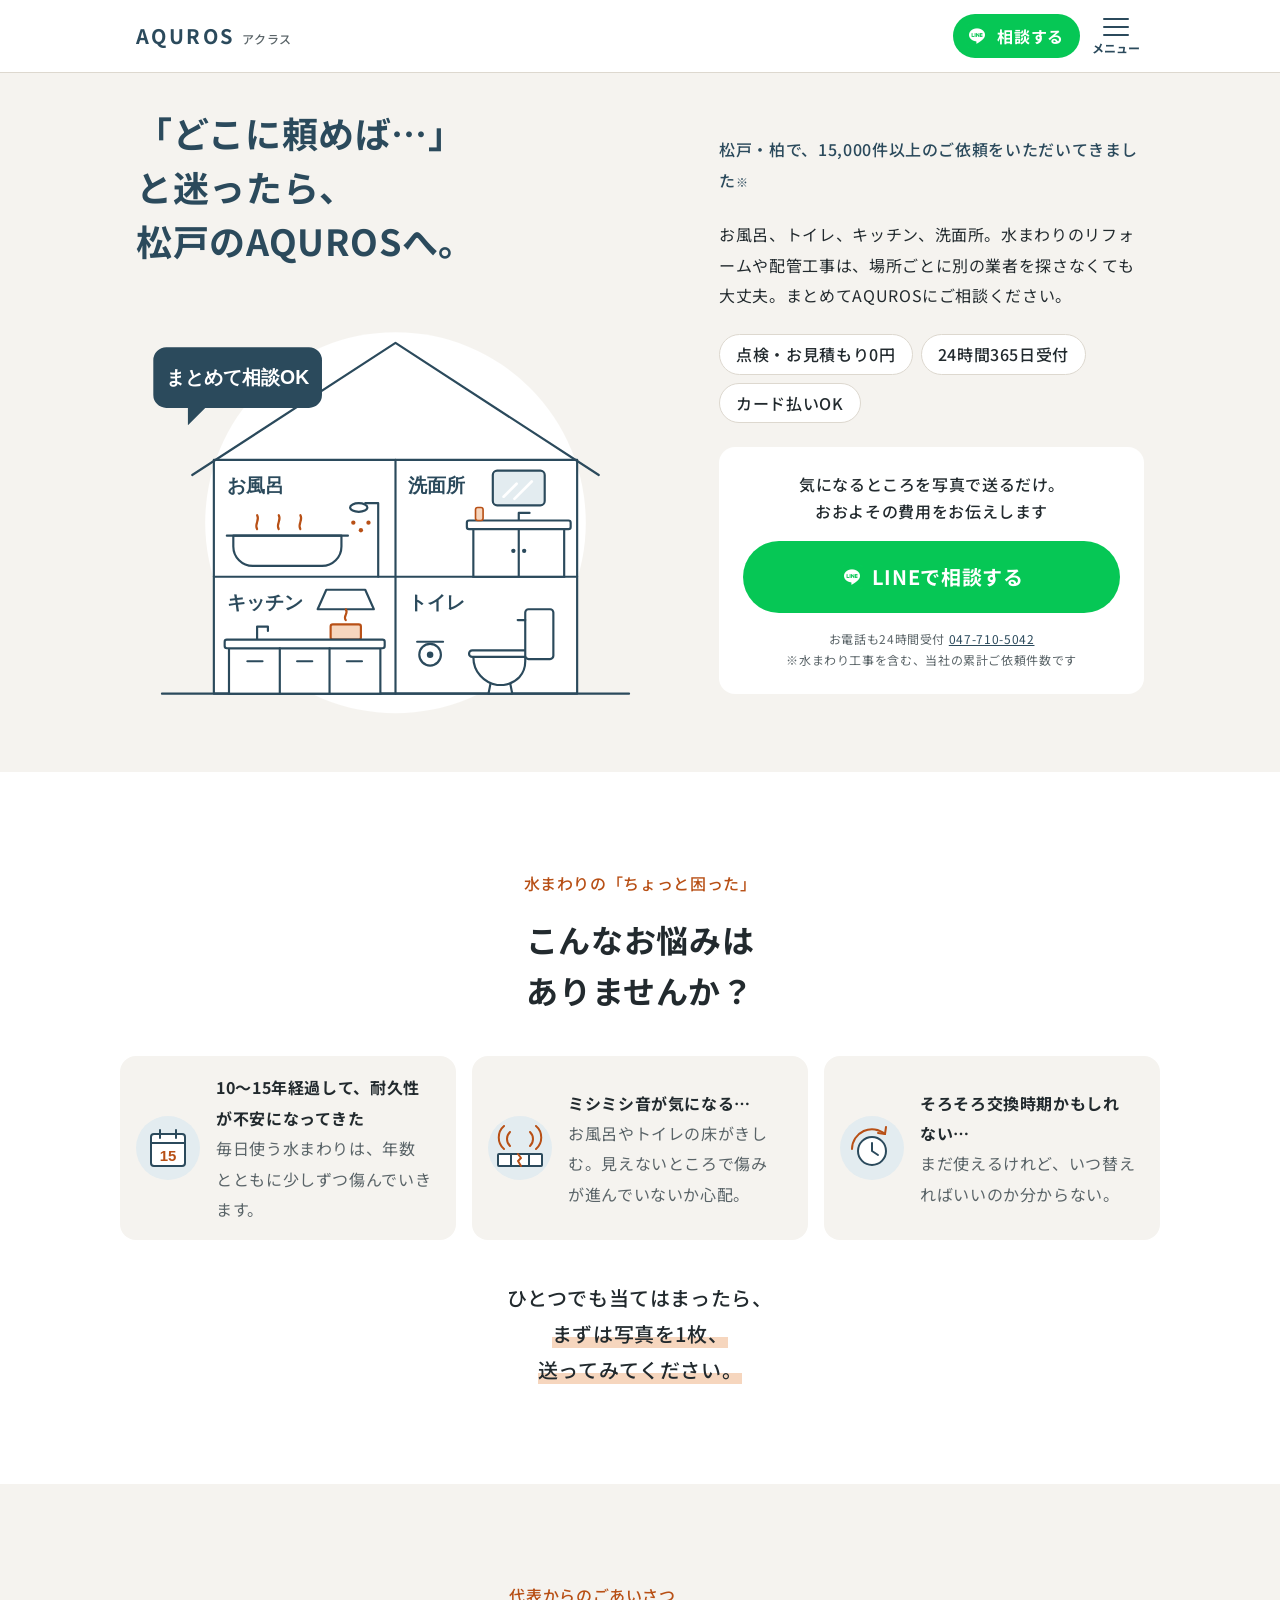
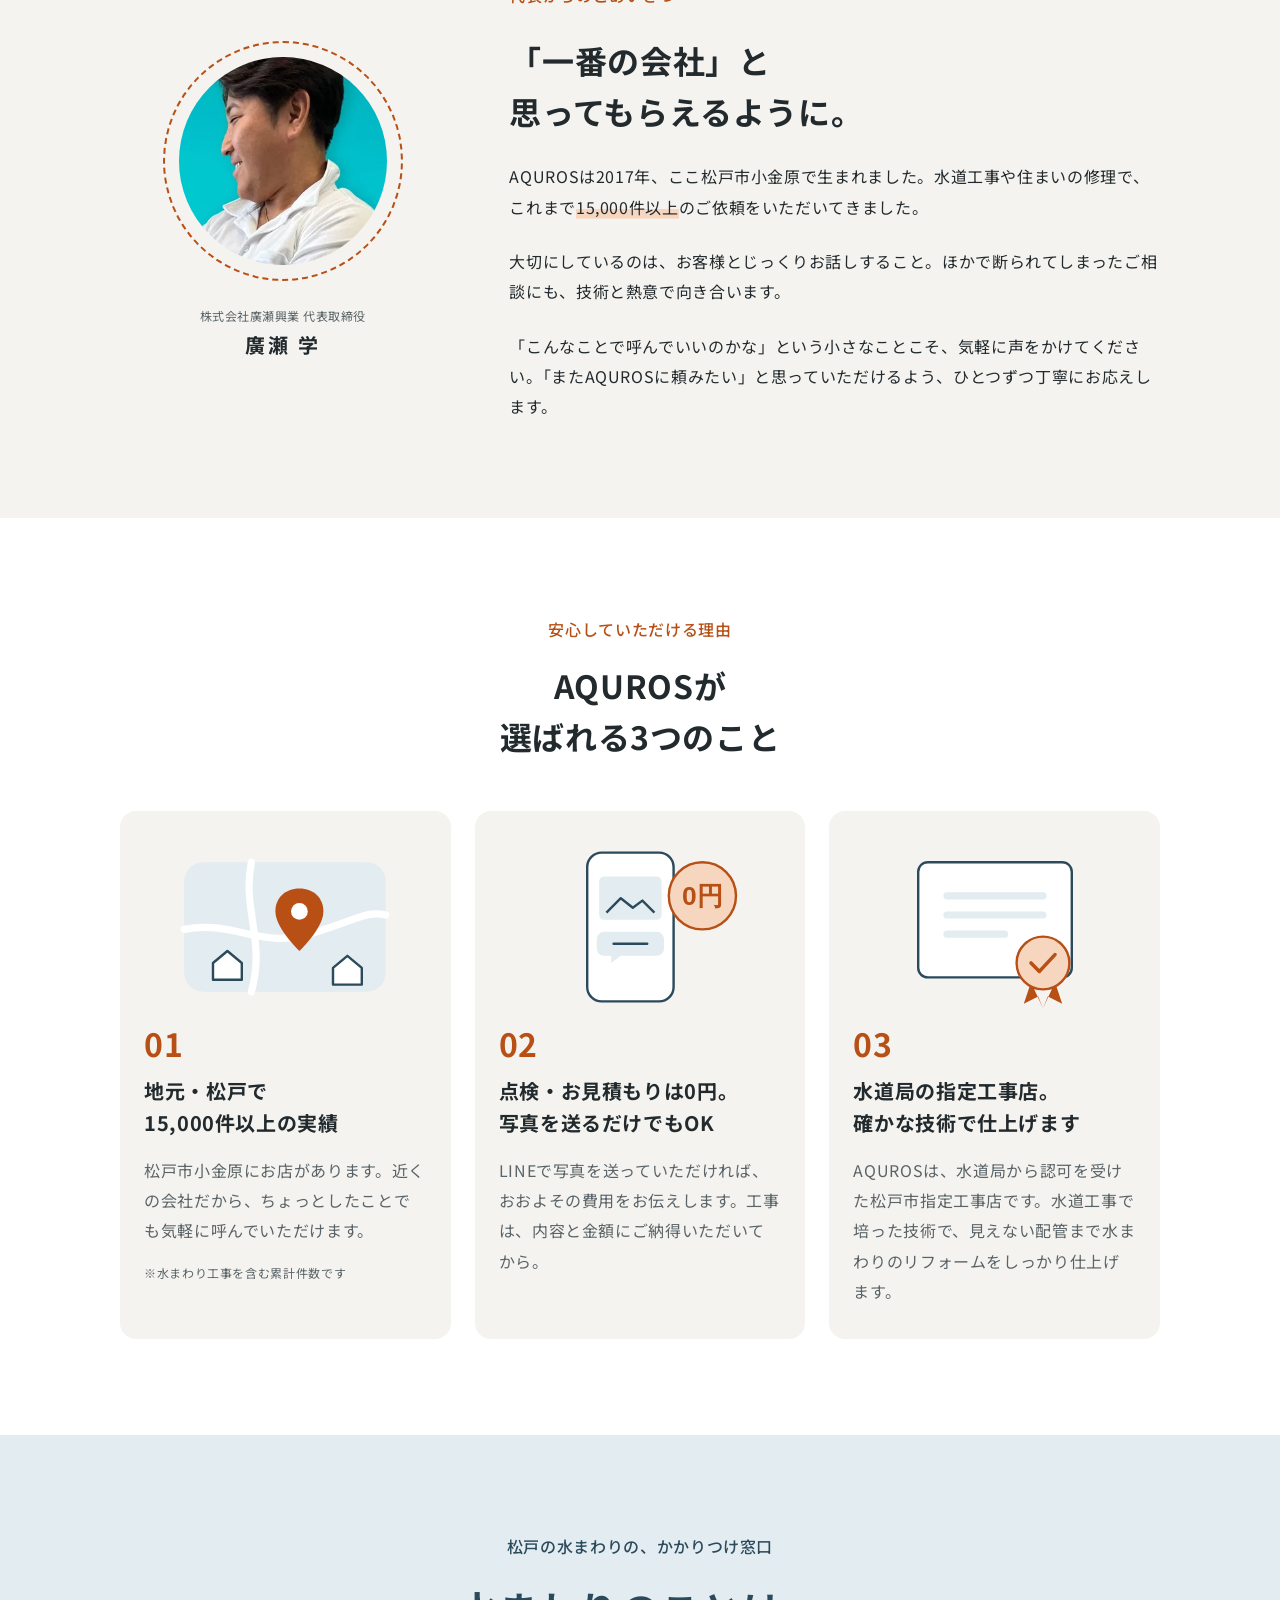
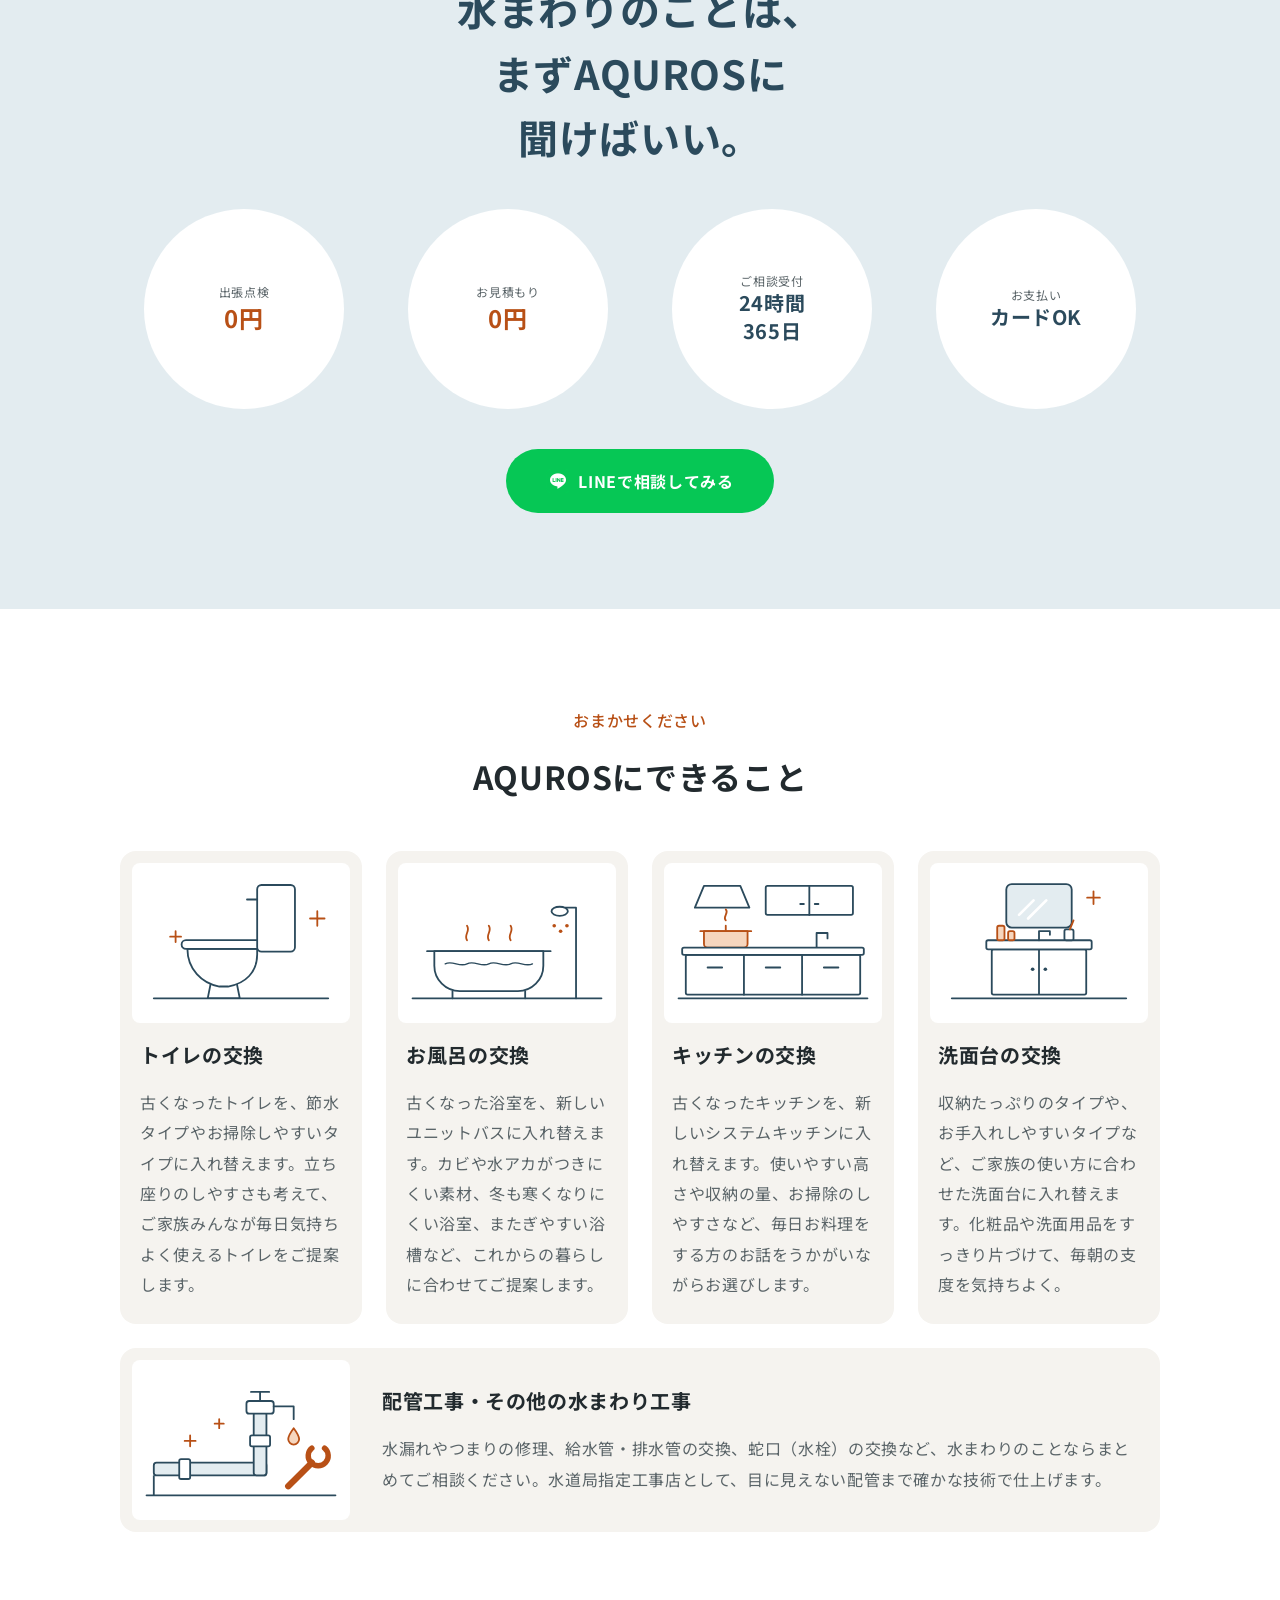
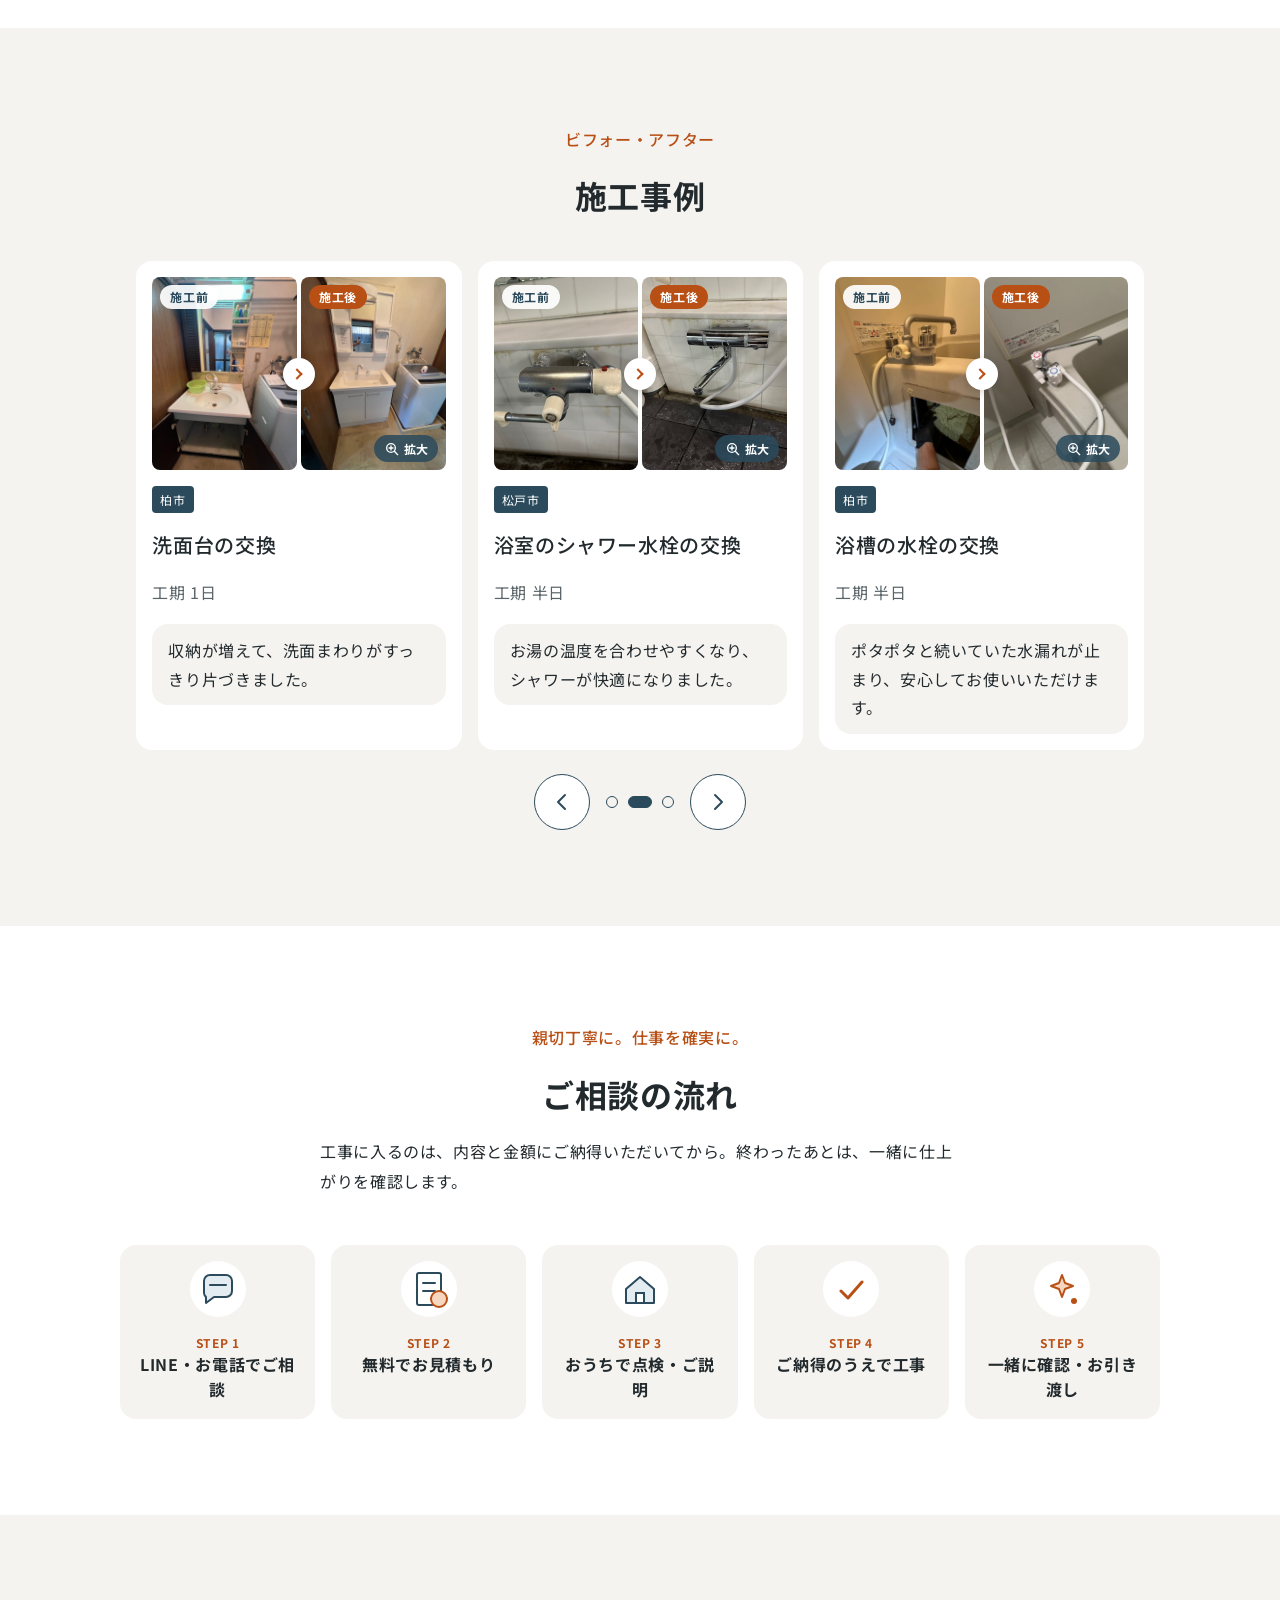
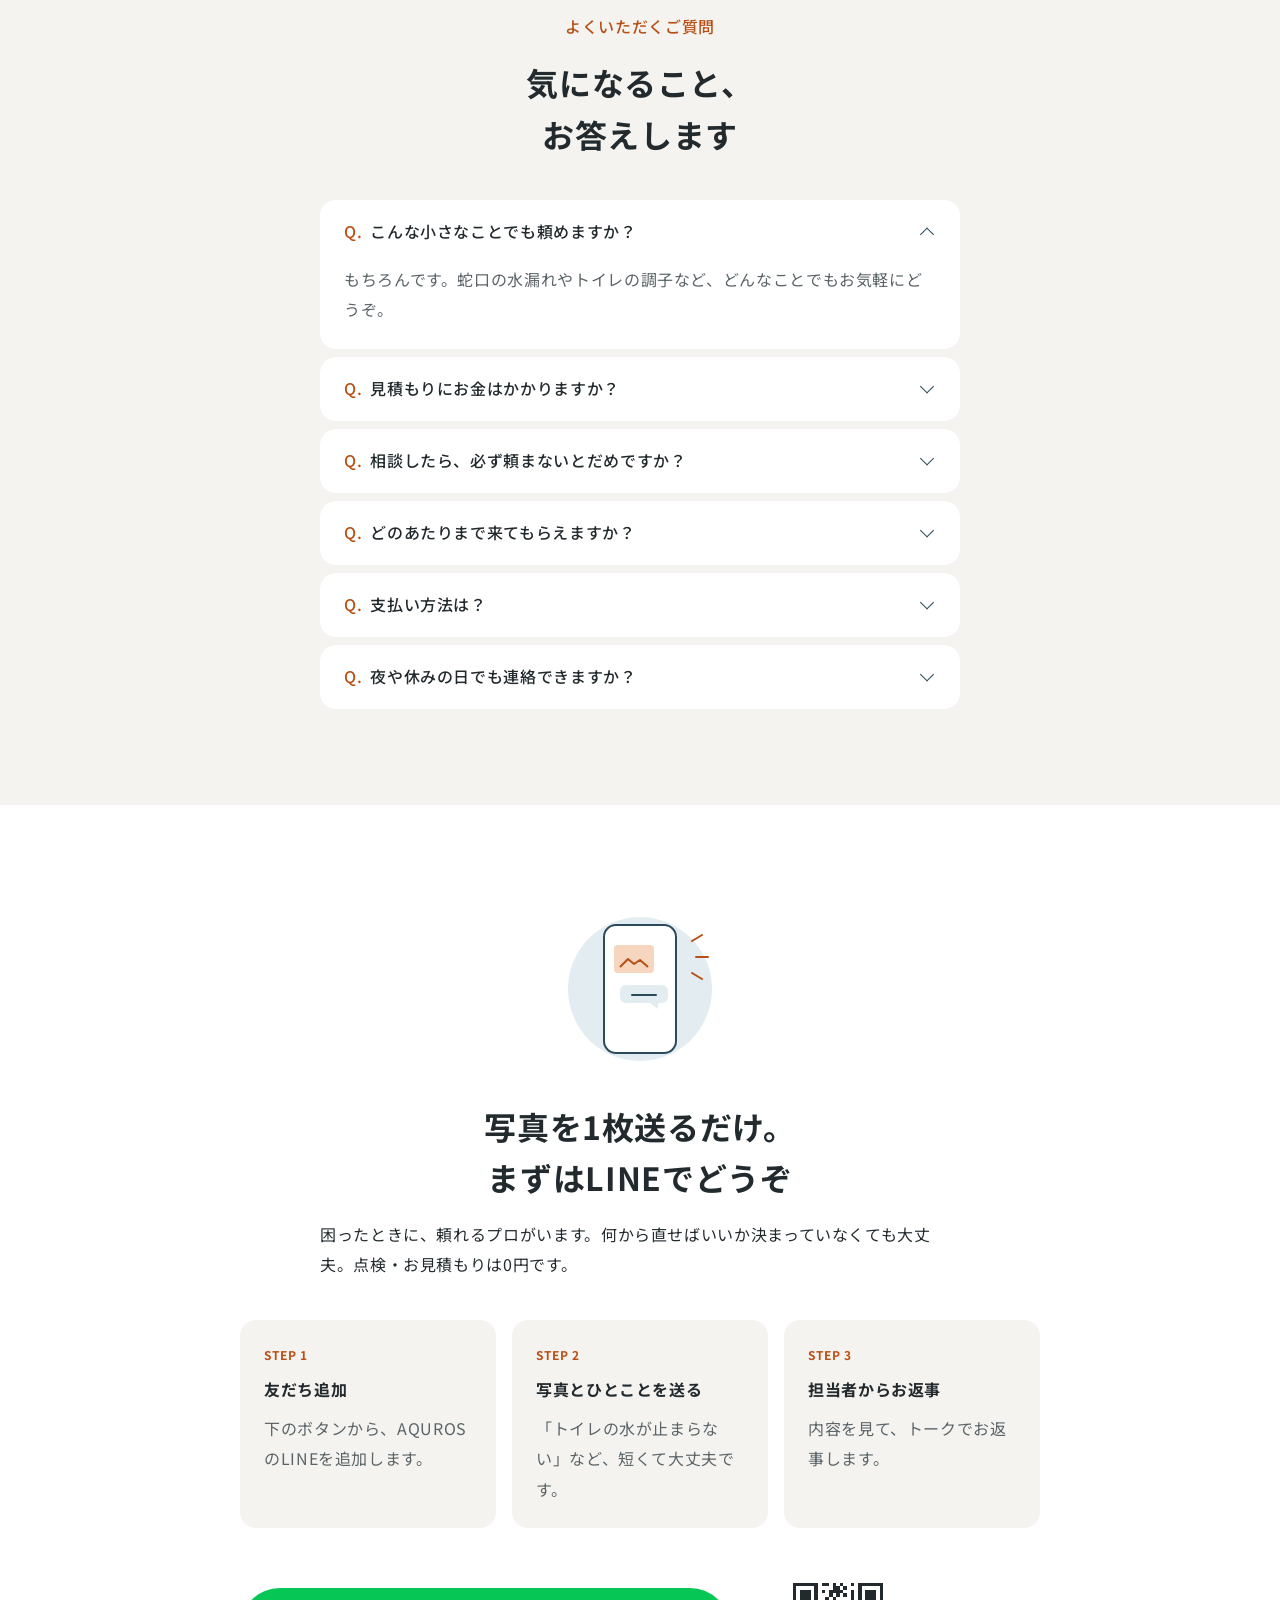
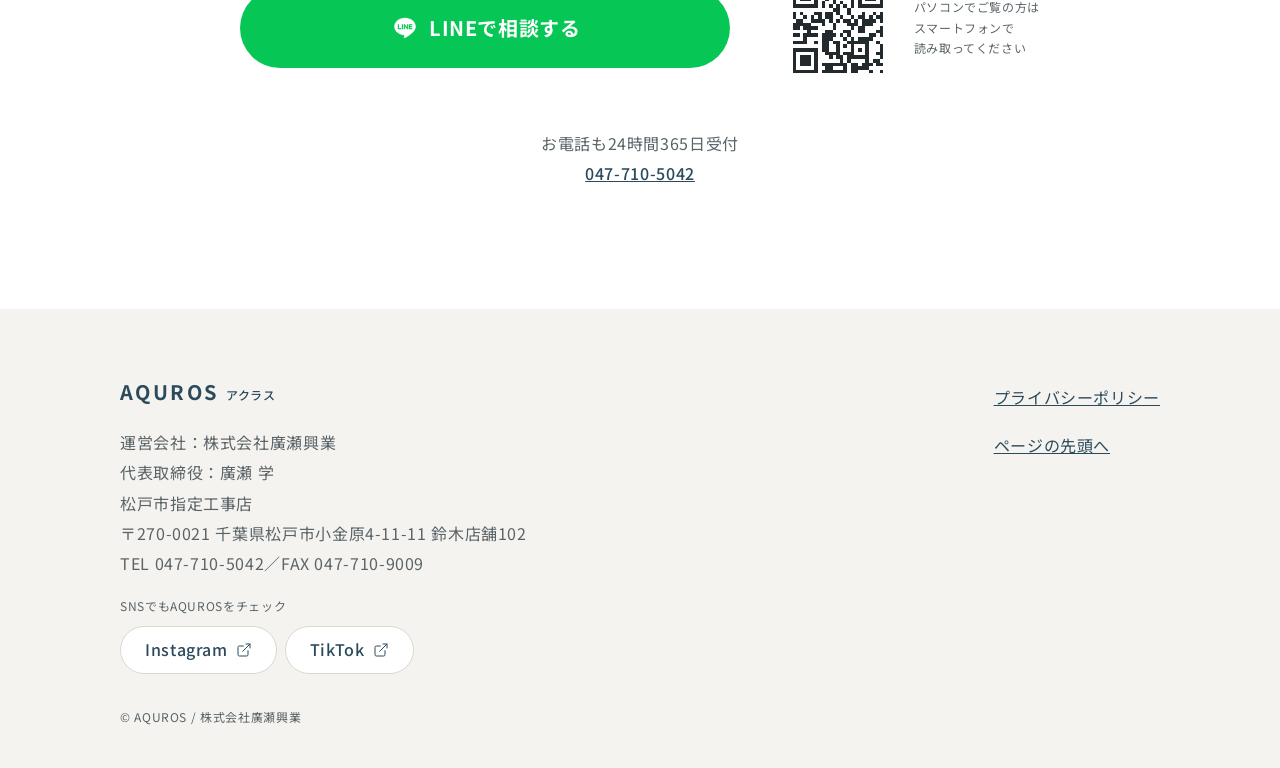
==== commit e54206eb: "施工事例に地域・工期・ひとことを追加し、費用を削除 - 静的版の5件に仮の地域・工期・ひとことを入力 - WordPressのACF入力欄「費用」を「ひとこと」に置き換え - テーマ有効化時の初期デー" ====
--- a/index.html
+++ b/index.html
@@ -577,7 +577,7 @@
             <p class="section-heading__eyebrow">ビフォー・アフター</p>
             <h2 class="section-heading__title">施工事例</h2>
           </div>
-          <!-- TODO: 各事例の地域・工期・費用を確認のうえ、[ ] の部分を差し替え -->
+          <!-- TODO: 各事例の地域・工期・ひとことは仮。お客様に確認のうえ確定 -->
           <div
             class="carousel"
             role="region"
@@ -638,9 +638,10 @@
                     >
                   </button>
                 </div>
-                <span class="work-card__area">[市区町村]</span>
+                <span class="work-card__area">松戸市</span>
                 <h3 class="work-card__title">トイレの交換</h3>
-                <p class="work-card__meta">工期 [日数]／費用 [金額]</p>
+                <p class="work-card__meta">工期 1日</p>
+                <p class="work-card__comment">節水型のトイレに替えて、毎日のお掃除も楽になりました。</p>
               </article>
               <article class="work-card carousel__slide">
                 <div class="work-card__compare">
@@ -694,9 +695,10 @@
                     >
                   </button>
                 </div>
-                <span class="work-card__area">[市区町村]</span>
+                <span class="work-card__area">柏市</span>
                 <h3 class="work-card__title">洗面台の交換</h3>
-                <p class="work-card__meta">工期 [日数]／費用 [金額]</p>
+                <p class="work-card__meta">工期 1日</p>
+                <p class="work-card__comment">収納が増えて、洗面まわりがすっきり片づきました。</p>
               </article>
               <article class="work-card carousel__slide">
                 <div class="work-card__compare">
@@ -750,9 +752,10 @@
                     >
                   </button>
                 </div>
-                <span class="work-card__area">[市区町村]</span>
+                <span class="work-card__area">松戸市</span>
                 <h3 class="work-card__title">浴室のシャワー水栓の交換</h3>
-                <p class="work-card__meta">工期 [日数]／費用 [金額]</p>
+                <p class="work-card__meta">工期 半日</p>
+                <p class="work-card__comment">お湯の温度を合わせやすくなり、シャワーが快適になりました。</p>
               </article>
               <article class="work-card carousel__slide">
                 <div class="work-card__compare">
@@ -806,9 +809,10 @@
                     >
                   </button>
                 </div>
-                <span class="work-card__area">[市区町村]</span>
+                <span class="work-card__area">柏市</span>
                 <h3 class="work-card__title">浴槽の水栓の交換</h3>
-                <p class="work-card__meta">工期 [日数]／費用 [金額]</p>
+                <p class="work-card__meta">工期 半日</p>
+                <p class="work-card__comment">ポタポタと続いていた水漏れが止まり、安心してお使いいただけます。</p>
               </article>
               <article class="work-card carousel__slide">
                 <div class="work-card__compare">
@@ -862,9 +866,10 @@
                     >
                   </button>
                 </div>
-                <span class="work-card__area">[市区町村]</span>
+                <span class="work-card__area">松戸市</span>
                 <h3 class="work-card__title">給湯器の交換</h3>
-                <p class="work-card__meta">工期 [日数]／費用 [金額]</p>
+                <p class="work-card__meta">工期 1日</p>
+                <p class="work-card__comment">お湯がすぐに出るようになり、冬のお風呂も快適です。</p>
               </article>
             </div>
             <div class="carousel__controls" hidden data-carousel-controls>
--- a/assets/css/style.min.css
+++ b/assets/css/style.min.css
@@ -1,2 +1,2 @@
 @keyframes work-modal-in{0%{opacity:0;transform:translateY(16px)}}:root{--color-text:#222a2e;--color-sub:#5a6468;--color-navy:#2b4a5c;--color-accent:#b85016;--color-peach:#f6d6be;--color-sky:#e3ecf0;--color-line:#06c755;--color-bg-soft:#f5f3ef;--color-border:#ddd8cf;--color-photo:#e4e1da;--color-white:#ffffff;--font-family-base:"Noto Sans JP", "Hiragino Sans", "Hiragino Kaku Gothic ProN", "Yu Gothic",
-    Meiryo, sans-serif;--font-size-heading:clamp(24px, 6.2vw, 32px);--content-width:1040px;--read-width:640px;--page-gutter:16px;--section-space:96px;--radius:16px;--radius-small:8px;--fixed-cta-space:88px}html{scroll-padding-top:72px}@media (prefers-reduced-motion:no-preference){html{scroll-behavior:smooth}}[hidden]{display:none!important}body{padding-bottom:var(--fixed-cta-space);font-family:var(--font-family-base);font-size:16px;line-height:1.9;letter-spacing:.04em;color:var(--color-text);background:var(--color-white)}.button{display:inline-flex;align-items:center;justify-content:center;gap:8px;min-height:56px;padding:0 24px;border-radius:999px;font-weight:700;line-height:1;white-space:nowrap;transition:transform .3s,box-shadow .3s}@media (hover:hover){.button:hover{box-shadow:0 6px 16px rgba(6,199,85,.28);transform:translateY(-2px)}}.button--line{color:var(--color-white);background:var(--color-line)}.button--small{min-height:44px;padding:0 16px 0 12px}.button--large{min-height:72px;font-size:20px}.button--xlarge{width:100%;min-height:80px;font-size:20px}.button--round{min-height:64px;padding:0 40px}.button--block{width:100%}.button__icon{flex:0 0 24px;width:24px;height:24px}.button__icon--large{flex-basis:32px;width:32px;height:32px}.marker{background:linear-gradient(var(--color-peach),var(--color-peach)) no-repeat left bottom/100% 40%;transition:background-size 1.2s ease-out}.marker--hidden{background-size:0 40%}.tag-list{display:flex;flex-wrap:wrap;gap:8px;font-weight:500}.cta-box,.tag-list__item{background:var(--color-white)}.tag-list__item{padding:4px 16px;border:1px solid var(--color-border);border-radius:999px}.cta-box{display:flex;flex-direction:column;gap:16px;padding:24px;border-radius:var(--radius)}.cta-box__lead,.cta-box__note{line-height:1.7;text-align:center}.cta-box__lead{font-weight:500}.cta-box__note{font-size:12px;color:var(--color-sub)}.cta-box__note a,.subpage__content a{color:var(--color-navy);text-decoration:underline}.section-heading{display:flex;flex-direction:column;align-items:center;gap:16px;text-align:center}.section-heading__eyebrow{font-weight:500;color:var(--color-accent)}.section-heading__title{font-size:var(--font-size-heading);font-weight:700;line-height:1.6}.section-heading__lead{width:100%;max-width:var(--read-width);text-align:left}.worry-card{display:flex;align-items:center;gap:12px;padding:16px;border-radius:var(--radius);background:var(--color-bg-soft)}.worry-card__icon{flex:0 0 48px;width:48px;height:48px}.worry-card__body{display:flex;flex:1 1 0;flex-direction:column;min-width:0}.worry-card__title{font-weight:700}.worry-card__text{color:var(--color-sub)}.reason-card{display:flex;flex-direction:column;gap:16px;padding:32px 24px;border-radius:var(--radius);background:var(--color-bg-soft)}.reason-card__illust{align-self:center;width:100%;max-width:240px}.reason-card__number{font-size:32px;font-weight:700;line-height:1;color:var(--color-accent)}.reason-card__title{font-size:20px;font-weight:700;line-height:1.6}.reason-card__note,.reason-card__text{color:var(--color-sub)}.reason-card__note{font-size:12px}.service-card{display:flex;flex-direction:column;gap:16px;padding:16px 16px 24px;border-radius:var(--radius);background:var(--color-bg-soft)}.service-card__visual{display:flex;justify-content:center;padding:16px;border-radius:var(--radius-small);background:var(--color-white)}.service-card__body{display:flex;flex-direction:column;gap:16px;padding:0 8px}.service-card__illust{width:100%;max-width:280px}.service-card__title,.subpage__content h2{font-size:20px;font-weight:700;line-height:1.6}.service-card__text{color:var(--color-sub)}.work-card{display:flex;flex-direction:column;gap:16px;padding:16px;border-radius:var(--radius);background:var(--color-white)}.work-card__visual{position:relative;aspect-ratio:3/2;overflow:hidden;border-radius:var(--radius-small);background:var(--color-photo)}.work-card__image{width:100%;height:100%;object-fit:cover}.work-card__compare{position:relative;display:grid;grid-template-columns:repeat(2,minmax(0,1fr));gap:4px}.work-card__photo{position:relative;aspect-ratio:3/4;overflow:hidden;border-radius:var(--radius-small);background:var(--color-photo)}.work-card__label{position:absolute;top:8px;left:8px;padding:2px 10px;border-radius:999px;font-size:12px;font-weight:700;line-height:1.6;color:var(--color-navy);background:rgba(255,255,255,.92)}.work-card__label--after{color:var(--color-white);background:var(--color-accent)}.work-card__arrow{position:absolute;top:50%;left:50%;width:32px;height:32px;border-radius:50%;background:var(--color-white);box-shadow:0 2px 8px rgba(34,42,46,.2);transform:translate(-50%,-50%)}.work-card__arrow::before{content:"";position:absolute;top:50%;left:50%;width:8px;height:8px;margin:-4px 0 0-6px;border-top:2px solid var(--color-accent);border-right:2px solid var(--color-accent);transform:rotate(45deg)}.work-card__zoom{position:absolute;inset:0;display:flex;align-items:flex-end;justify-content:flex-end;padding:8px;border-radius:var(--radius-small);cursor:zoom-in}.work-card__zoom:focus-visible{outline:3px solid var(--color-accent);outline-offset:2px}.work-card__zoom-label{display:inline-flex;align-items:center;gap:4px;padding:4px 10px;border-radius:999px;font-size:12px;font-weight:700;line-height:1.6;color:var(--color-white);background:rgba(43,74,92,.85)}.work-card__zoom-icon{fill:none;stroke:currentColor;stroke-width:2;stroke-linecap:round}.work-modal{width:min(100% - 32px,960px);max-height:calc(100% - 32px);padding:0;border:0;border-radius:var(--radius);overflow-y:auto;overscroll-behavior:contain;color:var(--color-text);background:var(--color-white)}.work-modal::backdrop{background:rgba(34,42,46,.6)}.work-modal[open]{animation:work-modal-in .3s ease-out}.work-modal__inner{display:flex;flex-direction:column;gap:16px;padding:8px 16px 16px}.work-modal__head{position:sticky;top:0;z-index:1;display:flex;align-items:center;justify-content:space-between;gap:16px;background:var(--color-white)}.work-modal__title{font-size:20px;font-weight:700;line-height:1.5}.work-modal__photos{display:grid;gap:12px}.work-modal__photo{position:relative;overflow:hidden;border-radius:var(--radius-small);background:var(--color-photo)}.work-modal__image{width:100%;max-height:40vh;object-fit:contain}.work-card__visual--placeholder{display:flex;align-items:flex-end;padding:16px;font-size:12px;color:#5c5348}.work-card__area{align-self:flex-start;padding:4px 8px;border-radius:4px;font-size:12px;line-height:1.6;color:var(--color-white);background:var(--color-navy)}.work-card__title{font-size:20px;font-weight:500;line-height:1.6}.work-card__meta{color:var(--color-sub)}.flow-step{display:flex;align-items:center;gap:16px;padding:16px;border-radius:var(--radius);background:var(--color-bg-soft)}.flow-step__icon{flex:0 0 56px;width:56px;height:56px}.flow-step__body{display:flex;flex:1 1 0;flex-direction:column;min-width:0;line-height:1.6}.flow-step__number{font-size:12px;font-weight:700;color:var(--color-accent)}.flow-step__title{font-weight:700}.menu-button,.menu-button__icon{display:flex;flex-direction:column}.menu-button{align-items:center;justify-content:center;gap:6px;width:56px;height:56px;border-radius:var(--radius-small);color:var(--color-navy)}.menu-button__icon{position:relative;justify-content:space-between;width:26px;height:18px}.menu-button__bar{height:2px;border-radius:1px;background:currentColor}.menu-button__icon--close::after,.menu-button__icon--close::before{content:"";position:absolute;top:50%;left:0;width:100%;height:2px;margin-top:-1px;border-radius:1px;background:currentColor;transform:rotate(35deg)}.menu-button__icon--close::after{transform:rotate(-35deg)}.menu-button__label{font-size:12px;font-weight:700;line-height:1;letter-spacing:0}.carousel{display:flex;flex-direction:column;gap:24px}.carousel__viewport{display:flex;gap:16px;padding:0 var(--page-gutter) 16px;overflow-x:auto;scroll-snap-type:x mandatory;scroll-padding-inline:var(--page-gutter)}.carousel--ready .carousel__viewport{padding-bottom:0;scrollbar-width:none}.carousel--ready .carousel__viewport::-webkit-scrollbar{display:none}.carousel__slide{flex:0 0 min(86%,360px);scroll-snap-align:start}.carousel__button,.carousel__controls{display:flex;align-items:center;justify-content:center}.carousel__controls{gap:8px;padding:0 var(--page-gutter)}.carousel__button{flex:0 0 56px;height:56px;border:1.5px solid var(--color-navy);border-radius:50%;color:var(--color-navy);background:var(--color-white);transition:color .3s,background .3s}@media (hover:hover){.carousel__button:hover{color:var(--color-white);background:var(--color-navy)}}.carousel__icon{fill:none;stroke:currentColor;stroke-width:2;stroke-linecap:round;stroke-linejoin:round}.carousel__dot,.carousel__dots{display:flex;justify-content:center}.carousel__dots{flex-wrap:wrap}.carousel__dot{align-items:center;width:28px;height:44px}.carousel__dot::before{content:"";width:12px;height:12px;border:1.5px solid var(--color-navy);border-radius:999px;transition:width .4s,background .4s}.carousel__dot[aria-current=true]::before{width:24px;background:var(--color-navy)}.sns-link{display:inline-flex;align-items:center;gap:8px;min-height:48px;padding:0 24px;border:1px solid var(--color-border);border-radius:999px;font-weight:500;color:var(--color-navy);background:var(--color-white)}.sns-link__icon{fill:none;stroke:currentColor;stroke-width:1.5;stroke-linecap:round;stroke-linejoin:round}.header{position:sticky;top:0;z-index:10;border-bottom:1px solid var(--color-border);background:rgba(255,255,255,.96)}.header__inner{display:flex;align-items:center;justify-content:space-between;gap:16px;max-width:var(--content-width);min-height:64px;margin:0 auto;padding:8px var(--page-gutter)}.header__actions{display:flex;align-items:center;gap:8px}.header__line{display:none}.header__logo{display:flex;align-items:baseline;gap:8px;line-height:1.2;white-space:nowrap}.header__logo-en{font-size:20px;font-weight:700;letter-spacing:.12em;color:var(--color-navy)}.header__logo-ja{font-size:12px;font-weight:500;color:var(--color-sub)}.drawer{position:fixed;inset:0;z-index:30;visibility:hidden;transition:visibility 0s .4s}.drawer--open{visibility:visible;transition-delay:0s}.drawer__overlay{position:absolute;inset:0;background:rgba(34,42,46,.4);opacity:0;transition:opacity .4s}.drawer--open .drawer__overlay{opacity:1}.drawer__panel{position:absolute;top:0;right:0;bottom:0;display:flex;flex-direction:column;gap:32px;width:min(100%,400px);padding:0 var(--page-gutter) calc(40px + env(safe-area-inset-bottom));overflow-y:auto;overscroll-behavior:contain;background:var(--color-white);transform:translateX(100%);transition:transform .4s cubic-bezier(.22,.61,.36,1)}.drawer--open .drawer__panel{transform:none}.drawer__head{display:flex;align-items:center;justify-content:space-between;min-height:64px;border-bottom:1px solid var(--color-border)}.drawer__logo{font-size:20px;font-weight:700;line-height:1.2;letter-spacing:.12em;color:var(--color-navy)}.drawer__logo-ja{margin-left:8px;font-size:12px;font-weight:500;letter-spacing:.04em;color:var(--color-sub)}.drawer__item{opacity:0;transform:translateX(16px);transition:opacity .4s,transform .4s}.drawer--open .drawer__item{opacity:1;transform:none;transition-delay:calc(.15s + var(--i)*.05s)}.drawer__link{position:relative;display:flex;align-items:center;min-height:64px;padding:8px 40px 8px 8px;border-bottom:1px solid var(--color-border);font-size:18px;font-weight:500;line-height:1.5;color:var(--color-navy);transition:background .3s}.drawer__link::after{content:"";position:absolute;top:50%;right:16px;width:10px;height:10px;border-top:2px solid var(--color-accent);border-right:2px solid var(--color-accent);transform:translateY(-50%) rotate(45deg)}@media (hover:hover){.drawer__link:hover{background:var(--color-bg-soft)}}.drawer__contact,.drawer__tel{display:flex;flex-direction:column;gap:16px}.drawer__tel{align-items:center;gap:4px;padding:16px;border-radius:var(--radius);line-height:1.5;background:var(--color-bg-soft)}.drawer__tel-label{font-size:14px;color:var(--color-sub)}.drawer__tel-number{font-size:24px;font-weight:700;color:var(--color-navy);text-decoration:underline}.footer{padding:64px var(--page-gutter) 40px;color:var(--color-sub);background:var(--color-bg-soft)}.footer__inner{display:flex;flex-wrap:wrap;justify-content:space-between;gap:32px 64px;max-width:var(--content-width);margin:0 auto}.footer__info{display:flex;flex-direction:column;gap:16px}.footer__logo{font-size:20px;font-weight:700;letter-spacing:.12em;color:var(--color-navy)}.footer__logo-ja{margin-left:8px;font-size:12px;font-weight:500;letter-spacing:.04em}.footer__sns{display:flex;flex-direction:column;gap:8px}.footer__sns-title{font-size:12px}.footer__sns-list{display:flex;flex-wrap:wrap;gap:8px}.footer__nav{display:flex;flex-direction:column}.footer__link{display:inline-flex;align-items:center;min-height:48px;color:var(--color-navy);text-decoration:underline}.footer__copyright{max-width:var(--content-width);margin:32px auto 0;font-size:12px}.fixed-cta{position:fixed;right:0;bottom:0;left:0;z-index:20;padding:8px 16px calc(8px + env(safe-area-inset-bottom));border-top:1px solid var(--color-border);background:rgba(255,255,255,.96);transition:transform .3s}.fixed-cta .button{max-width:640px;margin:0 auto}.fixed-cta--hidden{transform:translateY(100%)}.fv{background:var(--color-bg-soft)}.fv__inner{gap:40px;max-width:var(--content-width);margin:0 auto;padding:32px var(--page-gutter) 48px}.fv__inner,.fv__main,.fv__title{display:flex;flex-direction:column}.fv__main{gap:24px}.fv__title{align-items:flex-start;font-size:clamp(24px,6.2vw,36px);font-weight:700;line-height:1.5;color:var(--color-navy)}.fv__illust{align-self:center;width:100%;max-width:520px}.fv__body{display:flex;flex-direction:column;gap:24px}.fv__lead{font-weight:500;color:var(--color-navy)}.fv__mark{font-size:12px}.worries{padding:var(--section-space) var(--page-gutter)}.worries__inner{display:flex;flex-direction:column;align-items:center;gap:40px;max-width:var(--content-width);margin:0 auto}.worries__list{display:grid;gap:16px;width:100%}.worries__closing{font-size:20px;font-weight:500;line-height:1.8;text-align:center}.message{padding:var(--section-space) var(--page-gutter);background:var(--color-bg-soft)}.message__inner,.message__profile{display:flex;flex-direction:column;align-items:center}.message__inner{gap:40px;max-width:var(--content-width);margin:0 auto}.message__profile{gap:16px}.message__photo{width:240px;height:240px;padding:14px;border:2px dashed var(--color-accent);border-radius:50%;object-fit:cover;background:var(--color-photo);background-clip:content-box}.message__name{font-size:20px;font-weight:700;line-height:1.6;letter-spacing:.12em;text-align:center}.message__role{font-size:12px;font-weight:400;letter-spacing:.04em;color:var(--color-sub)}.message__body{display:flex;flex-direction:column;gap:24px}.message__eyebrow{font-weight:500;color:var(--color-accent)}.message__title{font-size:var(--font-size-heading);font-weight:700;line-height:1.6}.reason{padding:var(--section-space) var(--page-gutter)}.reason__inner{display:flex;flex-direction:column;gap:48px;max-width:var(--content-width);margin:0 auto}.reason__list{display:grid;gap:24px}.appeal{padding:var(--section-space) var(--page-gutter);background:var(--color-sky)}.appeal__heading,.appeal__inner{display:flex;flex-direction:column;align-items:center}.appeal__inner{gap:40px;max-width:var(--content-width);margin:0 auto}.appeal__heading{gap:16px;text-align:center;color:var(--color-navy)}.appeal__eyebrow{font-weight:500}.appeal__title{font-size:clamp(28px,7.2vw,40px);font-weight:700;line-height:1.6}.appeal__list{display:grid;grid-template-columns:repeat(2,minmax(0,1fr));justify-items:center;gap:16px;width:100%}.appeal__item{display:flex;flex-direction:column;align-items:center;justify-content:center;width:100%;max-width:200px;aspect-ratio:1/1;border-radius:50%;line-height:1.4;text-align:center;background:var(--color-white)}.appeal__label{font-size:12px;color:var(--color-sub)}.appeal__value{font-size:20px;font-weight:700;color:var(--color-navy)}.appeal__value--accent{font-size:24px;color:var(--color-accent)}.service{padding:var(--section-space) var(--page-gutter)}.service__inner{display:flex;flex-direction:column;gap:48px;max-width:var(--content-width);margin:0 auto}.service__list{display:grid;gap:24px}.works{padding:var(--section-space)0;background:var(--color-bg-soft)}.works__inner{display:flex;flex-direction:column;gap:40px;max-width:var(--content-width);margin:0 auto}.flow{padding:var(--section-space) var(--page-gutter)}.flow__inner{display:flex;flex-direction:column;gap:48px;max-width:var(--content-width);margin:0 auto}.flow__list{display:grid;gap:16px}.faq{padding:var(--section-space) var(--page-gutter);background:var(--color-bg-soft)}.faq__inner,.faq__list{display:flex;flex-direction:column}.faq__inner{gap:40px;max-width:var(--read-width);margin:0 auto}.faq__list{gap:8px}.faq__item{padding:0 24px;border-radius:var(--radius);background:var(--color-white)}.faq__question{position:relative;display:block;min-height:64px;padding:16px 32px 16px 0;font-weight:500;list-style:none}.faq__question::-webkit-details-marker{display:none}.faq__question::after{content:"";position:absolute;top:50%;right:4px;width:10px;height:10px;border-right:1.5px solid var(--color-navy);border-bottom:1.5px solid var(--color-navy);transform:translateY(-75%) rotate(45deg);transition:transform .2s}.faq__item[open] .faq__question::after{transform:translateY(-25%) rotate(-135deg)}.faq__q{margin-right:8px;color:var(--color-accent)}.faq__answer{padding-bottom:24px;color:var(--color-sub)}.contact{padding:var(--section-space) var(--page-gutter) 120px}.contact__inner{display:flex;flex-direction:column;align-items:center;gap:40px;max-width:var(--content-width);margin:0 auto}.contact__illust{width:240px}.contact__steps{display:grid;gap:16px;width:100%;max-width:800px}.contact__step{display:flex;flex-direction:column;gap:8px;padding:24px;border-radius:var(--radius);background:var(--color-bg-soft)}.contact__number{font-size:12px;font-weight:700;color:var(--color-accent)}.contact__step-title{font-weight:700}.contact__step-text{color:var(--color-sub)}.contact__action{display:flex;flex-direction:column;align-items:center;gap:32px;width:100%;max-width:800px}.contact__qr{display:grid;grid-template-columns:120px max-content;align-items:center;gap:16px}.contact__qr-image{width:120px;height:120px;border-radius:var(--radius-small)}.contact__qr-text{font-size:12px;line-height:1.7;color:var(--color-sub)}.contact__tel{color:var(--color-sub);text-align:center}.contact__tel-link{font-weight:500;color:var(--color-navy);text-decoration:underline}.subpage{padding:64px var(--page-gutter) var(--section-space)}.page-privacy{padding-bottom:0}.subpage__inner{display:flex;flex-direction:column;gap:40px;max-width:var(--read-width);margin:0 auto}.subpage__title{font-size:var(--font-size-heading);font-weight:700;line-height:1.6}.subpage__content{display:flex;flex-direction:column;gap:24px}.subpage__content ol,.subpage__content ul{padding-left:1.5em;list-style:revert}.subpage__date{color:var(--color-sub);text-align:right}.header__back{display:inline-flex;align-items:center;min-height:44px;font-weight:500;color:var(--color-navy);text-decoration:underline}@media (min-width:768px){.header__line{display:inline-flex}.worry-card{gap:16px;padding:16px 24px 16px 16px}.worry-card__icon{flex-basis:64px;width:64px;height:64px}.carousel__slide{flex-basis:calc((100% - 16px)/2)}.flow__list,.service__list{grid-template-columns:repeat(2,minmax(0,1fr))}.work-modal__photos{grid-auto-columns:minmax(0,1fr);grid-auto-flow:column}.work-modal__inner{padding:8px 24px 24px}.work-modal__image{max-height:70vh}.service-card--wide{grid-column:1/-1;flex-direction:row;align-items:center;gap:24px;padding:16px}.service-card--wide .service-card__visual{flex:0 0 calc(50% - 28px)}.message__inner{flex-direction:row;gap:64px}.message__profile{flex:1 1 0}.message__body{flex:2 1 0}.contact__steps{grid-template-columns:repeat(3,minmax(0,1fr))}.appeal__list{grid-template-columns:repeat(4,minmax(0,1fr))}.contact__action{flex-direction:row;justify-content:center;gap:48px}.contact__action .button{flex:1 1 320px}}@media (min-width:1024px){body{padding-bottom:0}.fixed-cta{display:none}.fv__inner{flex-direction:row;align-items:center;gap:64px}.fv__main{flex:11 1 0}.fv__body{flex:9 1 0}.reason__list,.worries__list{grid-template-columns:repeat(3,minmax(0,1fr))}.service__list{grid-template-columns:repeat(4,minmax(0,1fr))}.service-card{padding:12px 12px 24px}.service-card__visual{padding:12px 0}.service-card--wide{padding:12px}.service-card--wide .service-card__visual{flex-basis:calc(25% - 36px)}.carousel__viewport{margin:0 var(--page-gutter);padding-inline:0;scroll-padding-inline:0}.carousel__slide{flex-basis:calc((100% - 32px)/3)}.flow__list{grid-template-columns:repeat(5,minmax(0,1fr))}.flow-step{flex-direction:column;text-align:center}}@media (prefers-reduced-motion:reduce){.button,.carousel__button,.carousel__dot::before,.drawer,.drawer__item,.drawer__link,.drawer__overlay,.drawer__panel,.marker{transition:none}.work-modal[open]{animation:none}}@media (min-width:783px){.admin-bar .header{top:32px}}+    Meiryo, sans-serif;--font-size-heading:clamp(24px, 6.2vw, 32px);--content-width:1040px;--read-width:640px;--page-gutter:16px;--section-space:96px;--radius:16px;--radius-small:8px;--fixed-cta-space:88px}html{scroll-padding-top:72px}@media (prefers-reduced-motion:no-preference){html{scroll-behavior:smooth}}[hidden]{display:none!important}body{padding-bottom:var(--fixed-cta-space);font-family:var(--font-family-base);font-size:16px;line-height:1.9;letter-spacing:.04em;color:var(--color-text);background:var(--color-white)}.button{display:inline-flex;align-items:center;justify-content:center;gap:8px;min-height:56px;padding:0 24px;border-radius:999px;font-weight:700;line-height:1;white-space:nowrap;transition:transform .3s,box-shadow .3s}@media (hover:hover){.button:hover{box-shadow:0 6px 16px rgba(6,199,85,.28);transform:translateY(-2px)}}.button--line{color:var(--color-white);background:var(--color-line)}.button--small{min-height:44px;padding:0 16px 0 12px}.button--large{min-height:72px;font-size:20px}.button--xlarge{width:100%;min-height:80px;font-size:20px}.button--round{min-height:64px;padding:0 40px}.button--block{width:100%}.button__icon{flex:0 0 24px;width:24px;height:24px}.button__icon--large{flex-basis:32px;width:32px;height:32px}.marker{background:linear-gradient(var(--color-peach),var(--color-peach)) no-repeat left bottom/100% 40%;transition:background-size 1.2s ease-out}.marker--hidden{background-size:0 40%}.tag-list{display:flex;flex-wrap:wrap;gap:8px;font-weight:500}.cta-box,.tag-list__item{background:var(--color-white)}.tag-list__item{padding:4px 16px;border:1px solid var(--color-border);border-radius:999px}.cta-box{display:flex;flex-direction:column;gap:16px;padding:24px;border-radius:var(--radius)}.cta-box__lead,.cta-box__note{line-height:1.7;text-align:center}.cta-box__lead{font-weight:500}.cta-box__note{font-size:12px;color:var(--color-sub)}.cta-box__note a,.subpage__content a{color:var(--color-navy);text-decoration:underline}.section-heading{display:flex;flex-direction:column;align-items:center;gap:16px;text-align:center}.section-heading__eyebrow{font-weight:500;color:var(--color-accent)}.section-heading__title{font-size:var(--font-size-heading);font-weight:700;line-height:1.6}.section-heading__lead{width:100%;max-width:var(--read-width);text-align:left}.worry-card{display:flex;align-items:center;gap:12px;padding:16px;border-radius:var(--radius);background:var(--color-bg-soft)}.worry-card__icon{flex:0 0 48px;width:48px;height:48px}.worry-card__body{display:flex;flex:1 1 0;flex-direction:column;min-width:0}.worry-card__title{font-weight:700}.worry-card__text{color:var(--color-sub)}.reason-card{display:flex;flex-direction:column;gap:16px;padding:32px 24px;border-radius:var(--radius);background:var(--color-bg-soft)}.reason-card__illust{align-self:center;width:100%;max-width:240px}.reason-card__number{font-size:32px;font-weight:700;line-height:1;color:var(--color-accent)}.reason-card__title{font-size:20px;font-weight:700;line-height:1.6}.reason-card__note,.reason-card__text{color:var(--color-sub)}.reason-card__note{font-size:12px}.service-card{display:flex;flex-direction:column;gap:16px;padding:16px 16px 24px;border-radius:var(--radius);background:var(--color-bg-soft)}.service-card__visual{display:flex;justify-content:center;padding:16px;border-radius:var(--radius-small);background:var(--color-white)}.service-card__body{display:flex;flex-direction:column;gap:16px;padding:0 8px}.service-card__illust{width:100%;max-width:280px}.service-card__title,.subpage__content h2{font-size:20px;font-weight:700;line-height:1.6}.service-card__text{color:var(--color-sub)}.work-card{display:flex;flex-direction:column;gap:16px;padding:16px;border-radius:var(--radius);background:var(--color-white)}.work-card__visual{position:relative;aspect-ratio:3/2;overflow:hidden;border-radius:var(--radius-small);background:var(--color-photo)}.work-card__image{width:100%;height:100%;object-fit:cover}.work-card__compare{position:relative;display:grid;grid-template-columns:repeat(2,minmax(0,1fr));gap:4px}.work-card__photo{position:relative;aspect-ratio:3/4;overflow:hidden;border-radius:var(--radius-small);background:var(--color-photo)}.work-card__label{position:absolute;top:8px;left:8px;padding:2px 10px;border-radius:999px;font-size:12px;font-weight:700;line-height:1.6;color:var(--color-navy);background:rgba(255,255,255,.92)}.work-card__label--after{color:var(--color-white);background:var(--color-accent)}.work-card__arrow{position:absolute;top:50%;left:50%;width:32px;height:32px;border-radius:50%;background:var(--color-white);box-shadow:0 2px 8px rgba(34,42,46,.2);transform:translate(-50%,-50%)}.work-card__arrow::before{content:"";position:absolute;top:50%;left:50%;width:8px;height:8px;margin:-4px 0 0-6px;border-top:2px solid var(--color-accent);border-right:2px solid var(--color-accent);transform:rotate(45deg)}.work-card__zoom{position:absolute;inset:0;display:flex;align-items:flex-end;justify-content:flex-end;padding:8px;border-radius:var(--radius-small);cursor:zoom-in}.work-card__zoom:focus-visible{outline:3px solid var(--color-accent);outline-offset:2px}.work-card__zoom-label{display:inline-flex;align-items:center;gap:4px;padding:4px 10px;border-radius:999px;font-size:12px;font-weight:700;line-height:1.6;color:var(--color-white);background:rgba(43,74,92,.85)}.work-card__zoom-icon{fill:none;stroke:currentColor;stroke-width:2;stroke-linecap:round}.work-modal{width:min(100% - 32px,960px);max-height:calc(100% - 32px);padding:0;border:0;border-radius:var(--radius);overflow-y:auto;overscroll-behavior:contain;color:var(--color-text);background:var(--color-white)}.work-modal::backdrop{background:rgba(34,42,46,.6)}.work-modal[open]{animation:work-modal-in .3s ease-out}.work-modal__inner{display:flex;flex-direction:column;gap:16px;padding:8px 16px 16px}.work-modal__head{position:sticky;top:0;z-index:1;display:flex;align-items:center;justify-content:space-between;gap:16px;background:var(--color-white)}.work-modal__title{font-size:20px;font-weight:700;line-height:1.5}.work-modal__photos{display:grid;gap:12px}.work-modal__photo{position:relative;overflow:hidden;border-radius:var(--radius-small);background:var(--color-photo)}.work-modal__image{width:100%;max-height:40vh;object-fit:contain}.work-card__visual--placeholder{display:flex;align-items:flex-end;padding:16px;font-size:12px;color:#5c5348}.work-card__area{align-self:flex-start;padding:4px 8px;border-radius:4px;font-size:12px;line-height:1.6;color:var(--color-white);background:var(--color-navy)}.work-card__title{font-size:20px;font-weight:500;line-height:1.6}.work-card__meta{color:var(--color-sub)}.flow-step,.work-card__comment{border-radius:var(--radius);background:var(--color-bg-soft)}.work-card__comment{padding:12px 16px;line-height:1.8}.flow-step{display:flex;align-items:center;gap:16px;padding:16px}.flow-step__icon{flex:0 0 56px;width:56px;height:56px}.flow-step__body{display:flex;flex:1 1 0;flex-direction:column;min-width:0;line-height:1.6}.flow-step__number{font-size:12px;font-weight:700;color:var(--color-accent)}.flow-step__title{font-weight:700}.menu-button,.menu-button__icon{display:flex;flex-direction:column}.menu-button{align-items:center;justify-content:center;gap:6px;width:56px;height:56px;border-radius:var(--radius-small);color:var(--color-navy)}.menu-button__icon{position:relative;justify-content:space-between;width:26px;height:18px}.menu-button__bar{height:2px;border-radius:1px;background:currentColor}.menu-button__icon--close::after,.menu-button__icon--close::before{content:"";position:absolute;top:50%;left:0;width:100%;height:2px;margin-top:-1px;border-radius:1px;background:currentColor;transform:rotate(35deg)}.menu-button__icon--close::after{transform:rotate(-35deg)}.menu-button__label{font-size:12px;font-weight:700;line-height:1;letter-spacing:0}.carousel{display:flex;flex-direction:column;gap:24px}.carousel__viewport{display:flex;gap:16px;padding:0 var(--page-gutter) 16px;overflow-x:auto;scroll-snap-type:x mandatory;scroll-padding-inline:var(--page-gutter)}.carousel--ready .carousel__viewport{padding-bottom:0;scrollbar-width:none}.carousel--ready .carousel__viewport::-webkit-scrollbar{display:none}.carousel__slide{flex:0 0 min(86%,360px);scroll-snap-align:start}.carousel__button,.carousel__controls{display:flex;align-items:center;justify-content:center}.carousel__controls{gap:8px;padding:0 var(--page-gutter)}.carousel__button{flex:0 0 56px;height:56px;border:1.5px solid var(--color-navy);border-radius:50%;color:var(--color-navy);background:var(--color-white);transition:color .3s,background .3s}@media (hover:hover){.carousel__button:hover{color:var(--color-white);background:var(--color-navy)}}.carousel__icon{fill:none;stroke:currentColor;stroke-width:2;stroke-linecap:round;stroke-linejoin:round}.carousel__dot,.carousel__dots{display:flex;justify-content:center}.carousel__dots{flex-wrap:wrap}.carousel__dot{align-items:center;width:28px;height:44px}.carousel__dot::before{content:"";width:12px;height:12px;border:1.5px solid var(--color-navy);border-radius:999px;transition:width .4s,background .4s}.carousel__dot[aria-current=true]::before{width:24px;background:var(--color-navy)}.sns-link{display:inline-flex;align-items:center;gap:8px;min-height:48px;padding:0 24px;border:1px solid var(--color-border);border-radius:999px;font-weight:500;color:var(--color-navy);background:var(--color-white)}.sns-link__icon{fill:none;stroke:currentColor;stroke-width:1.5;stroke-linecap:round;stroke-linejoin:round}.header{position:sticky;top:0;z-index:10;border-bottom:1px solid var(--color-border);background:rgba(255,255,255,.96)}.header__inner{display:flex;align-items:center;justify-content:space-between;gap:16px;max-width:var(--content-width);min-height:64px;margin:0 auto;padding:8px var(--page-gutter)}.header__actions{display:flex;align-items:center;gap:8px}.header__line{display:none}.header__logo{display:flex;align-items:baseline;gap:8px;line-height:1.2;white-space:nowrap}.header__logo-en{font-size:20px;font-weight:700;letter-spacing:.12em;color:var(--color-navy)}.header__logo-ja{font-size:12px;font-weight:500;color:var(--color-sub)}.drawer{position:fixed;inset:0;z-index:30;visibility:hidden;transition:visibility 0s .4s}.drawer--open{visibility:visible;transition-delay:0s}.drawer__overlay{position:absolute;inset:0;background:rgba(34,42,46,.4);opacity:0;transition:opacity .4s}.drawer--open .drawer__overlay{opacity:1}.drawer__panel{position:absolute;top:0;right:0;bottom:0;display:flex;flex-direction:column;gap:32px;width:min(100%,400px);padding:0 var(--page-gutter) calc(40px + env(safe-area-inset-bottom));overflow-y:auto;overscroll-behavior:contain;background:var(--color-white);transform:translateX(100%);transition:transform .4s cubic-bezier(.22,.61,.36,1)}.drawer--open .drawer__panel{transform:none}.drawer__head{display:flex;align-items:center;justify-content:space-between;min-height:64px;border-bottom:1px solid var(--color-border)}.drawer__logo{font-size:20px;font-weight:700;line-height:1.2;letter-spacing:.12em;color:var(--color-navy)}.drawer__logo-ja{margin-left:8px;font-size:12px;font-weight:500;letter-spacing:.04em;color:var(--color-sub)}.drawer__item{opacity:0;transform:translateX(16px);transition:opacity .4s,transform .4s}.drawer--open .drawer__item{opacity:1;transform:none;transition-delay:calc(.15s + var(--i)*.05s)}.drawer__link{position:relative;display:flex;align-items:center;min-height:64px;padding:8px 40px 8px 8px;border-bottom:1px solid var(--color-border);font-size:18px;font-weight:500;line-height:1.5;color:var(--color-navy);transition:background .3s}.drawer__link::after{content:"";position:absolute;top:50%;right:16px;width:10px;height:10px;border-top:2px solid var(--color-accent);border-right:2px solid var(--color-accent);transform:translateY(-50%) rotate(45deg)}@media (hover:hover){.drawer__link:hover{background:var(--color-bg-soft)}}.drawer__contact,.drawer__tel{display:flex;flex-direction:column;gap:16px}.drawer__tel{align-items:center;gap:4px;padding:16px;border-radius:var(--radius);line-height:1.5;background:var(--color-bg-soft)}.drawer__tel-label{font-size:14px;color:var(--color-sub)}.drawer__tel-number{font-size:24px;font-weight:700;color:var(--color-navy);text-decoration:underline}.footer{padding:64px var(--page-gutter) 40px;color:var(--color-sub);background:var(--color-bg-soft)}.footer__inner{display:flex;flex-wrap:wrap;justify-content:space-between;gap:32px 64px;max-width:var(--content-width);margin:0 auto}.footer__info{display:flex;flex-direction:column;gap:16px}.footer__logo{font-size:20px;font-weight:700;letter-spacing:.12em;color:var(--color-navy)}.footer__logo-ja{margin-left:8px;font-size:12px;font-weight:500;letter-spacing:.04em}.footer__sns{display:flex;flex-direction:column;gap:8px}.footer__sns-title{font-size:12px}.footer__sns-list{display:flex;flex-wrap:wrap;gap:8px}.footer__nav{display:flex;flex-direction:column}.footer__link{display:inline-flex;align-items:center;min-height:48px;color:var(--color-navy);text-decoration:underline}.footer__copyright{max-width:var(--content-width);margin:32px auto 0;font-size:12px}.fixed-cta{position:fixed;right:0;bottom:0;left:0;z-index:20;padding:8px 16px calc(8px + env(safe-area-inset-bottom));border-top:1px solid var(--color-border);background:rgba(255,255,255,.96);transition:transform .3s}.fixed-cta .button{max-width:640px;margin:0 auto}.fixed-cta--hidden{transform:translateY(100%)}.fv{background:var(--color-bg-soft)}.fv__inner{gap:40px;max-width:var(--content-width);margin:0 auto;padding:32px var(--page-gutter) 48px}.fv__inner,.fv__main,.fv__title{display:flex;flex-direction:column}.fv__main{gap:24px}.fv__title{align-items:flex-start;font-size:clamp(24px,6.2vw,36px);font-weight:700;line-height:1.5;color:var(--color-navy)}.fv__illust{align-self:center;width:100%;max-width:520px}.fv__body{display:flex;flex-direction:column;gap:24px}.fv__lead{font-weight:500;color:var(--color-navy)}.fv__mark{font-size:12px}.worries{padding:var(--section-space) var(--page-gutter)}.worries__inner{display:flex;flex-direction:column;align-items:center;gap:40px;max-width:var(--content-width);margin:0 auto}.worries__list{display:grid;gap:16px;width:100%}.worries__closing{font-size:20px;font-weight:500;line-height:1.8;text-align:center}.message{padding:var(--section-space) var(--page-gutter);background:var(--color-bg-soft)}.message__inner,.message__profile{display:flex;flex-direction:column;align-items:center}.message__inner{gap:40px;max-width:var(--content-width);margin:0 auto}.message__profile{gap:16px}.message__photo{width:240px;height:240px;padding:14px;border:2px dashed var(--color-accent);border-radius:50%;object-fit:cover;background:var(--color-photo);background-clip:content-box}.message__name{font-size:20px;font-weight:700;line-height:1.6;letter-spacing:.12em;text-align:center}.message__role{font-size:12px;font-weight:400;letter-spacing:.04em;color:var(--color-sub)}.message__body{display:flex;flex-direction:column;gap:24px}.message__eyebrow{font-weight:500;color:var(--color-accent)}.message__title{font-size:var(--font-size-heading);font-weight:700;line-height:1.6}.reason{padding:var(--section-space) var(--page-gutter)}.reason__inner{display:flex;flex-direction:column;gap:48px;max-width:var(--content-width);margin:0 auto}.reason__list{display:grid;gap:24px}.appeal{padding:var(--section-space) var(--page-gutter);background:var(--color-sky)}.appeal__heading,.appeal__inner{display:flex;flex-direction:column;align-items:center}.appeal__inner{gap:40px;max-width:var(--content-width);margin:0 auto}.appeal__heading{gap:16px;text-align:center;color:var(--color-navy)}.appeal__eyebrow{font-weight:500}.appeal__title{font-size:clamp(28px,7.2vw,40px);font-weight:700;line-height:1.6}.appeal__list{display:grid;grid-template-columns:repeat(2,minmax(0,1fr));justify-items:center;gap:16px;width:100%}.appeal__item{display:flex;flex-direction:column;align-items:center;justify-content:center;width:100%;max-width:200px;aspect-ratio:1/1;border-radius:50%;line-height:1.4;text-align:center;background:var(--color-white)}.appeal__label{font-size:12px;color:var(--color-sub)}.appeal__value{font-size:20px;font-weight:700;color:var(--color-navy)}.appeal__value--accent{font-size:24px;color:var(--color-accent)}.service{padding:var(--section-space) var(--page-gutter)}.service__inner{display:flex;flex-direction:column;gap:48px;max-width:var(--content-width);margin:0 auto}.service__list{display:grid;gap:24px}.works{padding:var(--section-space)0;background:var(--color-bg-soft)}.works__inner{display:flex;flex-direction:column;gap:40px;max-width:var(--content-width);margin:0 auto}.flow{padding:var(--section-space) var(--page-gutter)}.flow__inner{display:flex;flex-direction:column;gap:48px;max-width:var(--content-width);margin:0 auto}.flow__list{display:grid;gap:16px}.faq{padding:var(--section-space) var(--page-gutter);background:var(--color-bg-soft)}.faq__inner,.faq__list{display:flex;flex-direction:column}.faq__inner{gap:40px;max-width:var(--read-width);margin:0 auto}.faq__list{gap:8px}.faq__item{padding:0 24px;border-radius:var(--radius);background:var(--color-white)}.faq__question{position:relative;display:block;min-height:64px;padding:16px 32px 16px 0;font-weight:500;list-style:none}.faq__question::-webkit-details-marker{display:none}.faq__question::after{content:"";position:absolute;top:50%;right:4px;width:10px;height:10px;border-right:1.5px solid var(--color-navy);border-bottom:1.5px solid var(--color-navy);transform:translateY(-75%) rotate(45deg);transition:transform .2s}.faq__item[open] .faq__question::after{transform:translateY(-25%) rotate(-135deg)}.faq__q{margin-right:8px;color:var(--color-accent)}.faq__answer{padding-bottom:24px;color:var(--color-sub)}.contact{padding:var(--section-space) var(--page-gutter) 120px}.contact__inner{display:flex;flex-direction:column;align-items:center;gap:40px;max-width:var(--content-width);margin:0 auto}.contact__illust{width:240px}.contact__steps{display:grid;gap:16px;width:100%;max-width:800px}.contact__step{display:flex;flex-direction:column;gap:8px;padding:24px;border-radius:var(--radius);background:var(--color-bg-soft)}.contact__number{font-size:12px;font-weight:700;color:var(--color-accent)}.contact__step-title{font-weight:700}.contact__step-text{color:var(--color-sub)}.contact__action{display:flex;flex-direction:column;align-items:center;gap:32px;width:100%;max-width:800px}.contact__qr{display:grid;grid-template-columns:120px max-content;align-items:center;gap:16px}.contact__qr-image{width:120px;height:120px;border-radius:var(--radius-small)}.contact__qr-text{font-size:12px;line-height:1.7;color:var(--color-sub)}.contact__tel{color:var(--color-sub);text-align:center}.contact__tel-link{font-weight:500;color:var(--color-navy);text-decoration:underline}.subpage{padding:64px var(--page-gutter) var(--section-space)}.page-privacy{padding-bottom:0}.subpage__inner{display:flex;flex-direction:column;gap:40px;max-width:var(--read-width);margin:0 auto}.subpage__title{font-size:var(--font-size-heading);font-weight:700;line-height:1.6}.subpage__content{display:flex;flex-direction:column;gap:24px}.subpage__content ol,.subpage__content ul{padding-left:1.5em;list-style:revert}.subpage__date{color:var(--color-sub);text-align:right}.header__back{display:inline-flex;align-items:center;min-height:44px;font-weight:500;color:var(--color-navy);text-decoration:underline}@media (min-width:768px){.header__line{display:inline-flex}.worry-card{gap:16px;padding:16px 24px 16px 16px}.worry-card__icon{flex-basis:64px;width:64px;height:64px}.carousel__slide{flex-basis:calc((100% - 16px)/2)}.flow__list,.service__list{grid-template-columns:repeat(2,minmax(0,1fr))}.work-modal__photos{grid-auto-columns:minmax(0,1fr);grid-auto-flow:column}.work-modal__inner{padding:8px 24px 24px}.work-modal__image{max-height:70vh}.service-card--wide{grid-column:1/-1;flex-direction:row;align-items:center;gap:24px;padding:16px}.service-card--wide .service-card__visual{flex:0 0 calc(50% - 28px)}.message__inner{flex-direction:row;gap:64px}.message__profile{flex:1 1 0}.message__body{flex:2 1 0}.contact__steps{grid-template-columns:repeat(3,minmax(0,1fr))}.appeal__list{grid-template-columns:repeat(4,minmax(0,1fr))}.contact__action{flex-direction:row;justify-content:center;gap:48px}.contact__action .button{flex:1 1 320px}}@media (min-width:1024px){body{padding-bottom:0}.fixed-cta{display:none}.fv__inner{flex-direction:row;align-items:center;gap:64px}.fv__main{flex:11 1 0}.fv__body{flex:9 1 0}.reason__list,.worries__list{grid-template-columns:repeat(3,minmax(0,1fr))}.service__list{grid-template-columns:repeat(4,minmax(0,1fr))}.service-card{padding:12px 12px 24px}.service-card__visual{padding:12px 0}.service-card--wide{padding:12px}.service-card--wide .service-card__visual{flex-basis:calc(25% - 36px)}.carousel__viewport{margin:0 var(--page-gutter);padding-inline:0;scroll-padding-inline:0}.carousel__slide{flex-basis:calc((100% - 32px)/3)}.flow__list{grid-template-columns:repeat(5,minmax(0,1fr))}.flow-step{flex-direction:column;text-align:center}}@media (prefers-reduced-motion:reduce){.button,.carousel__button,.carousel__dot::before,.drawer,.drawer__item,.drawer__link,.drawer__overlay,.drawer__panel,.marker{transition:none}.work-modal[open]{animation:none}}@media (min-width:783px){.admin-bar .header{top:32px}}
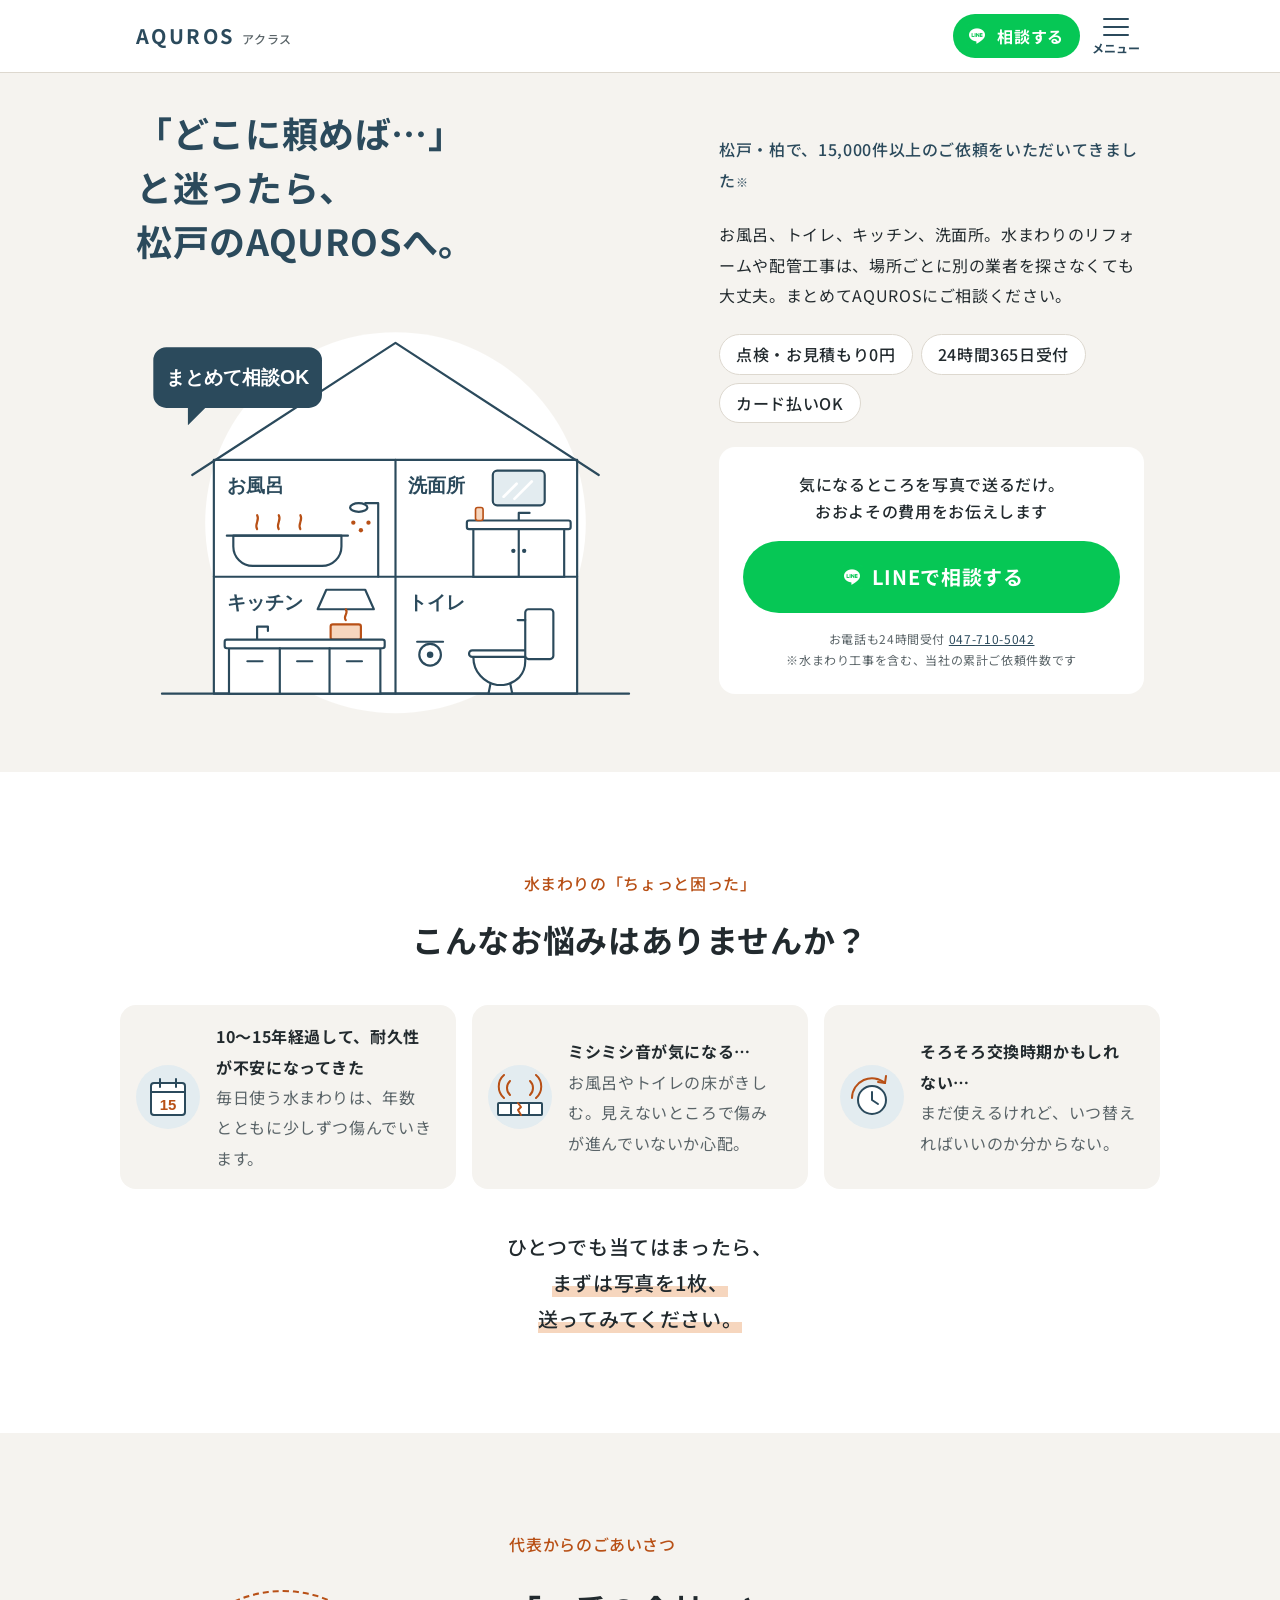
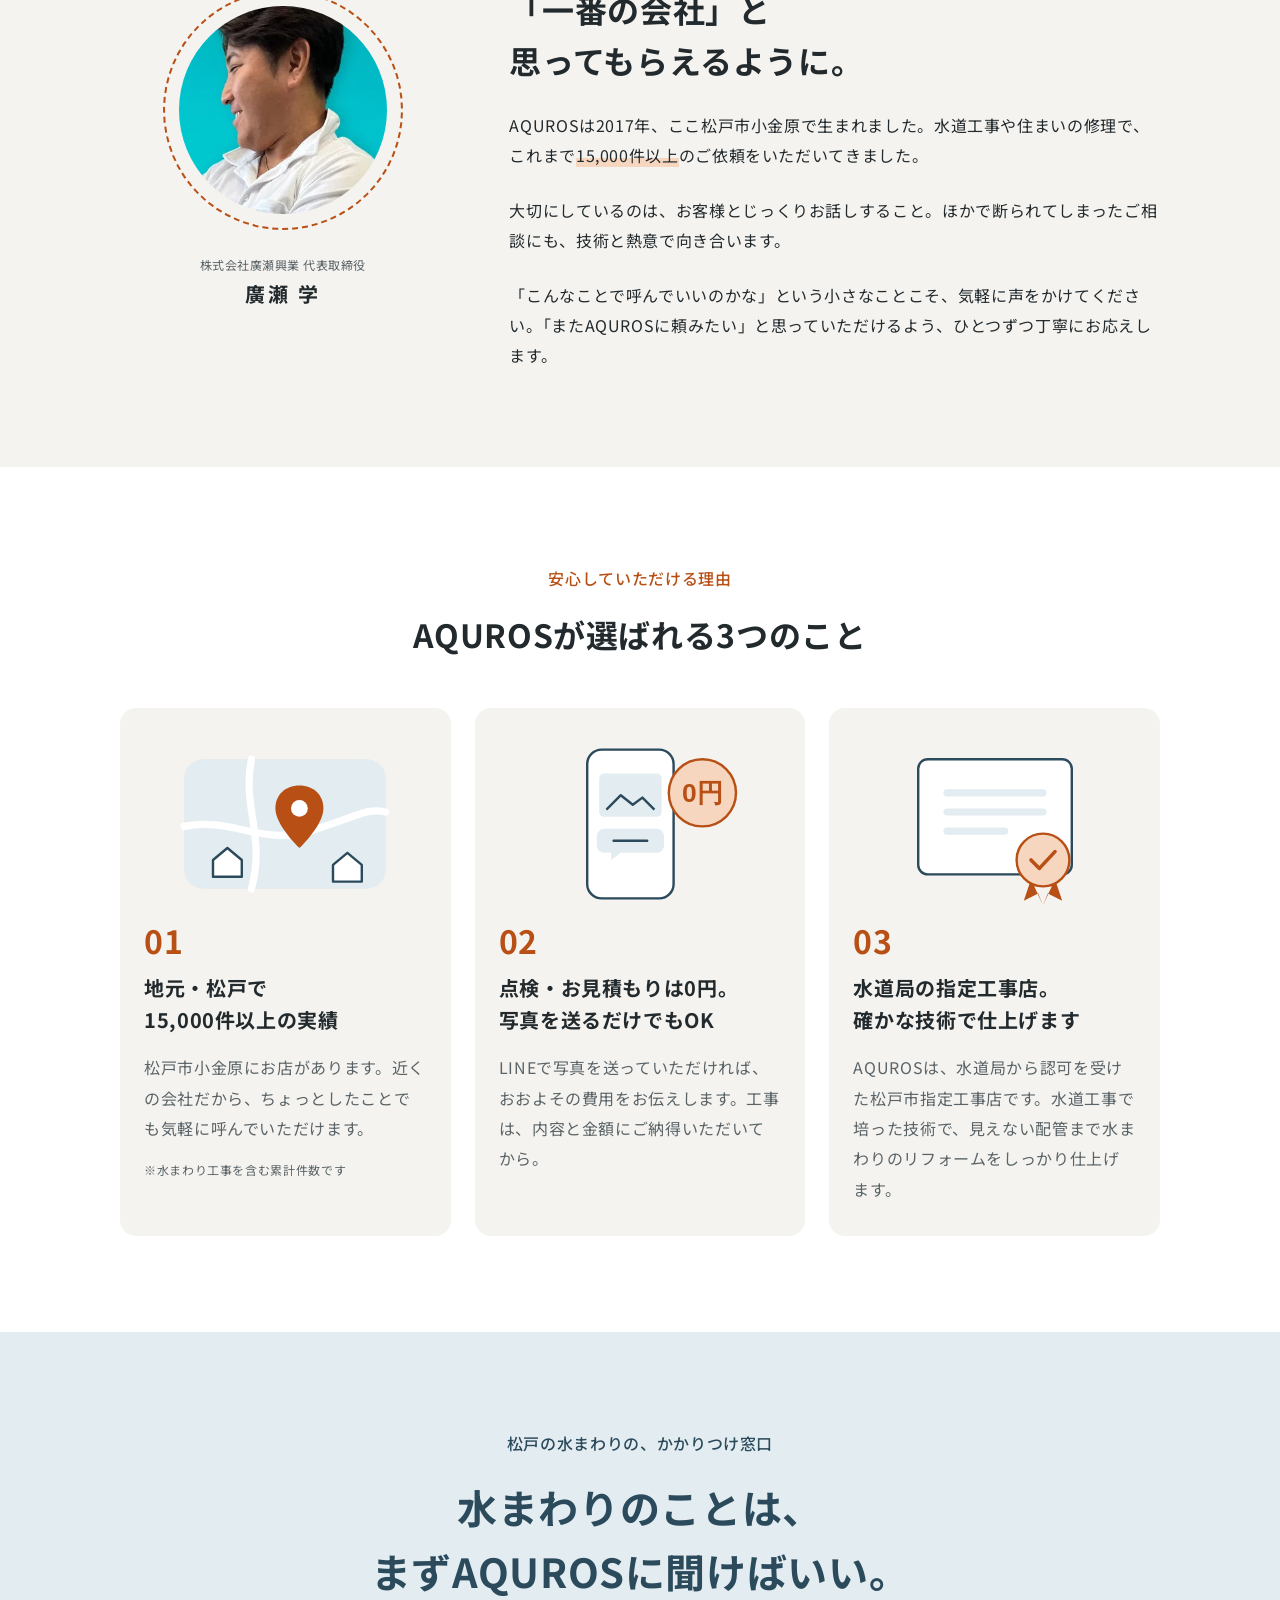
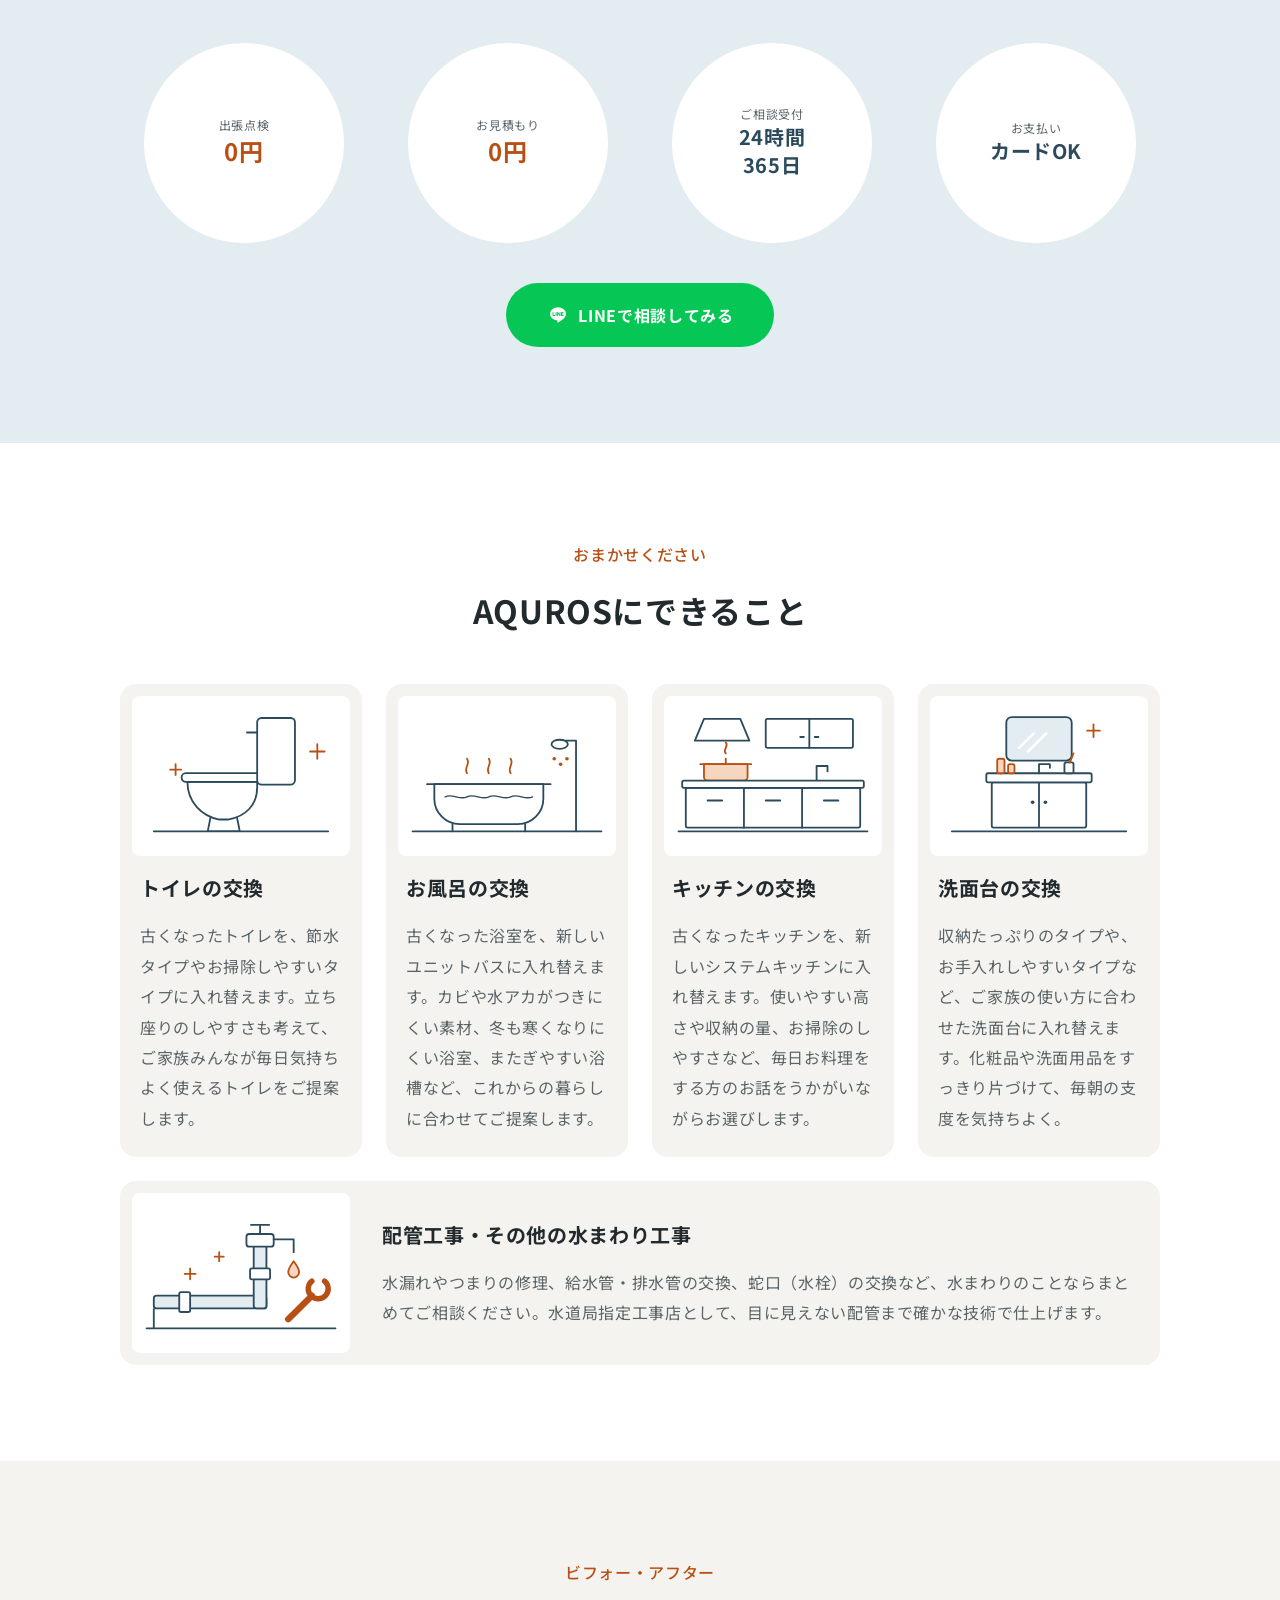
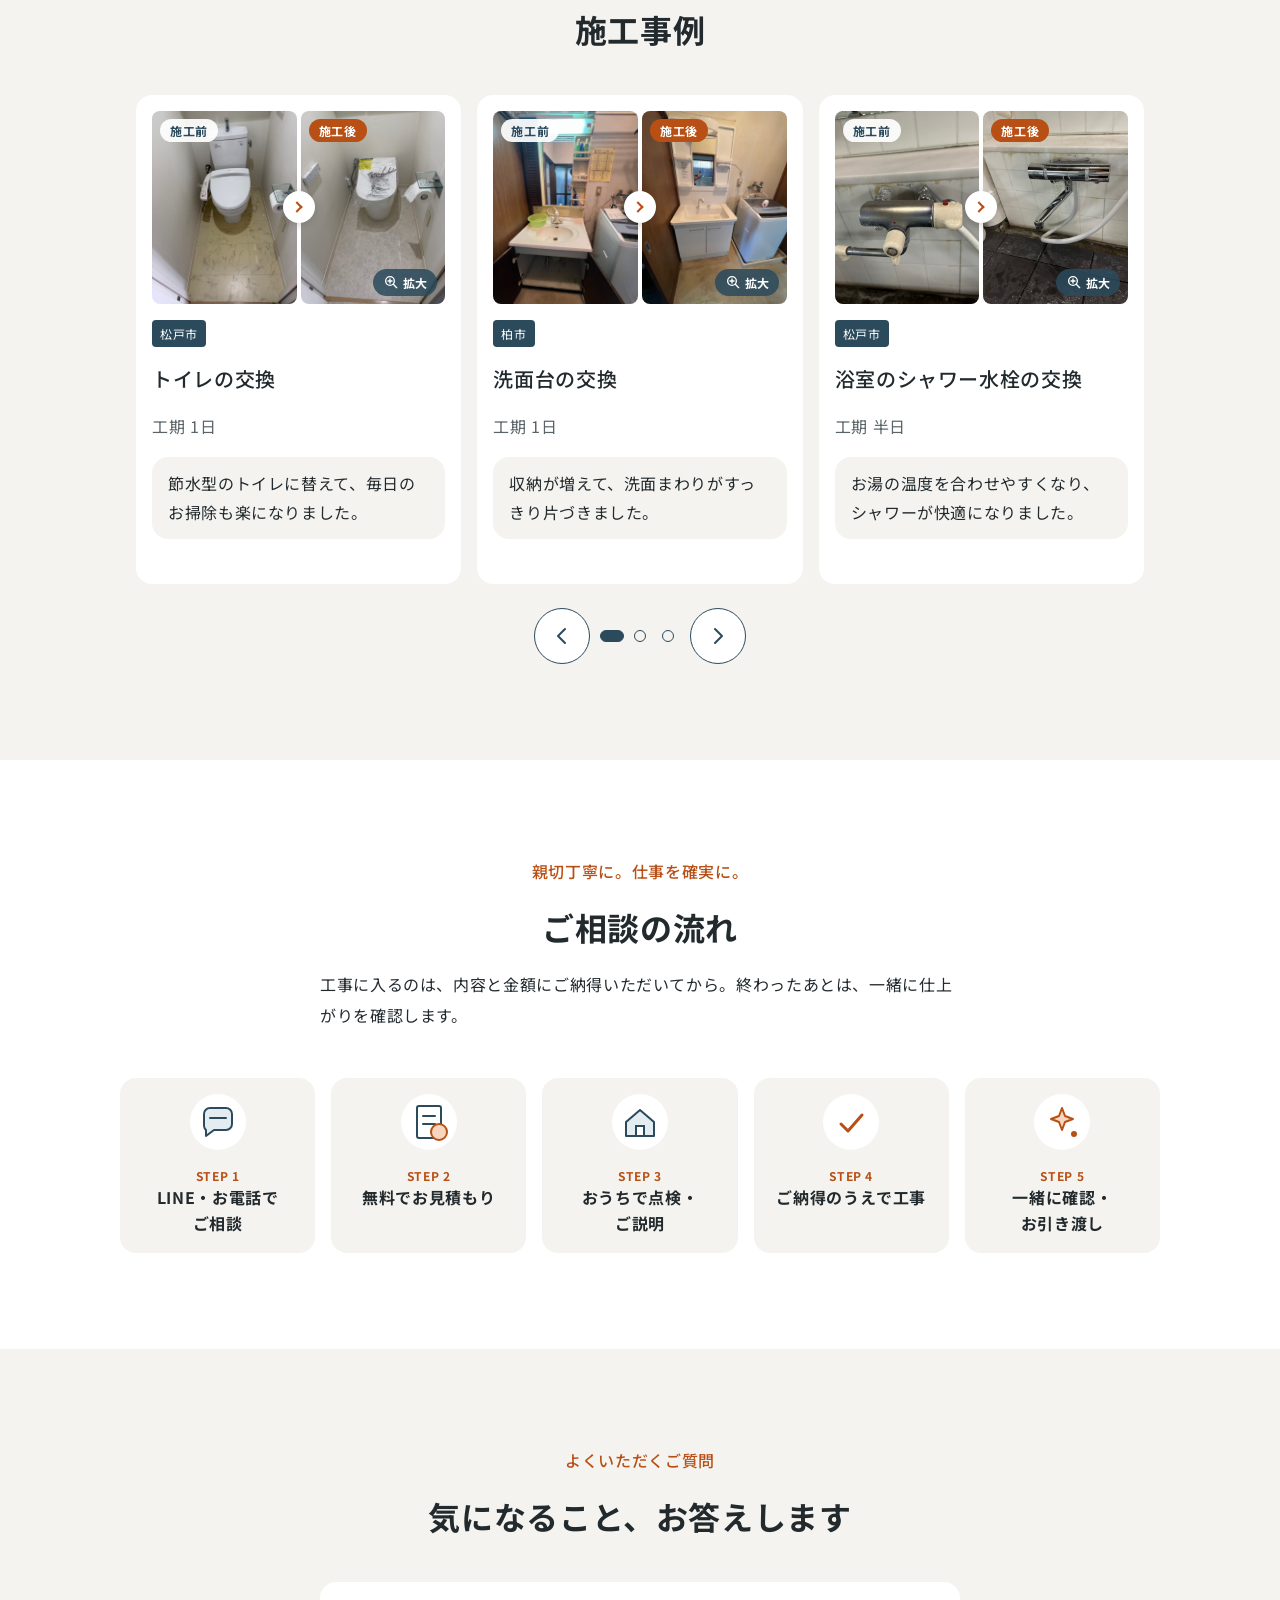
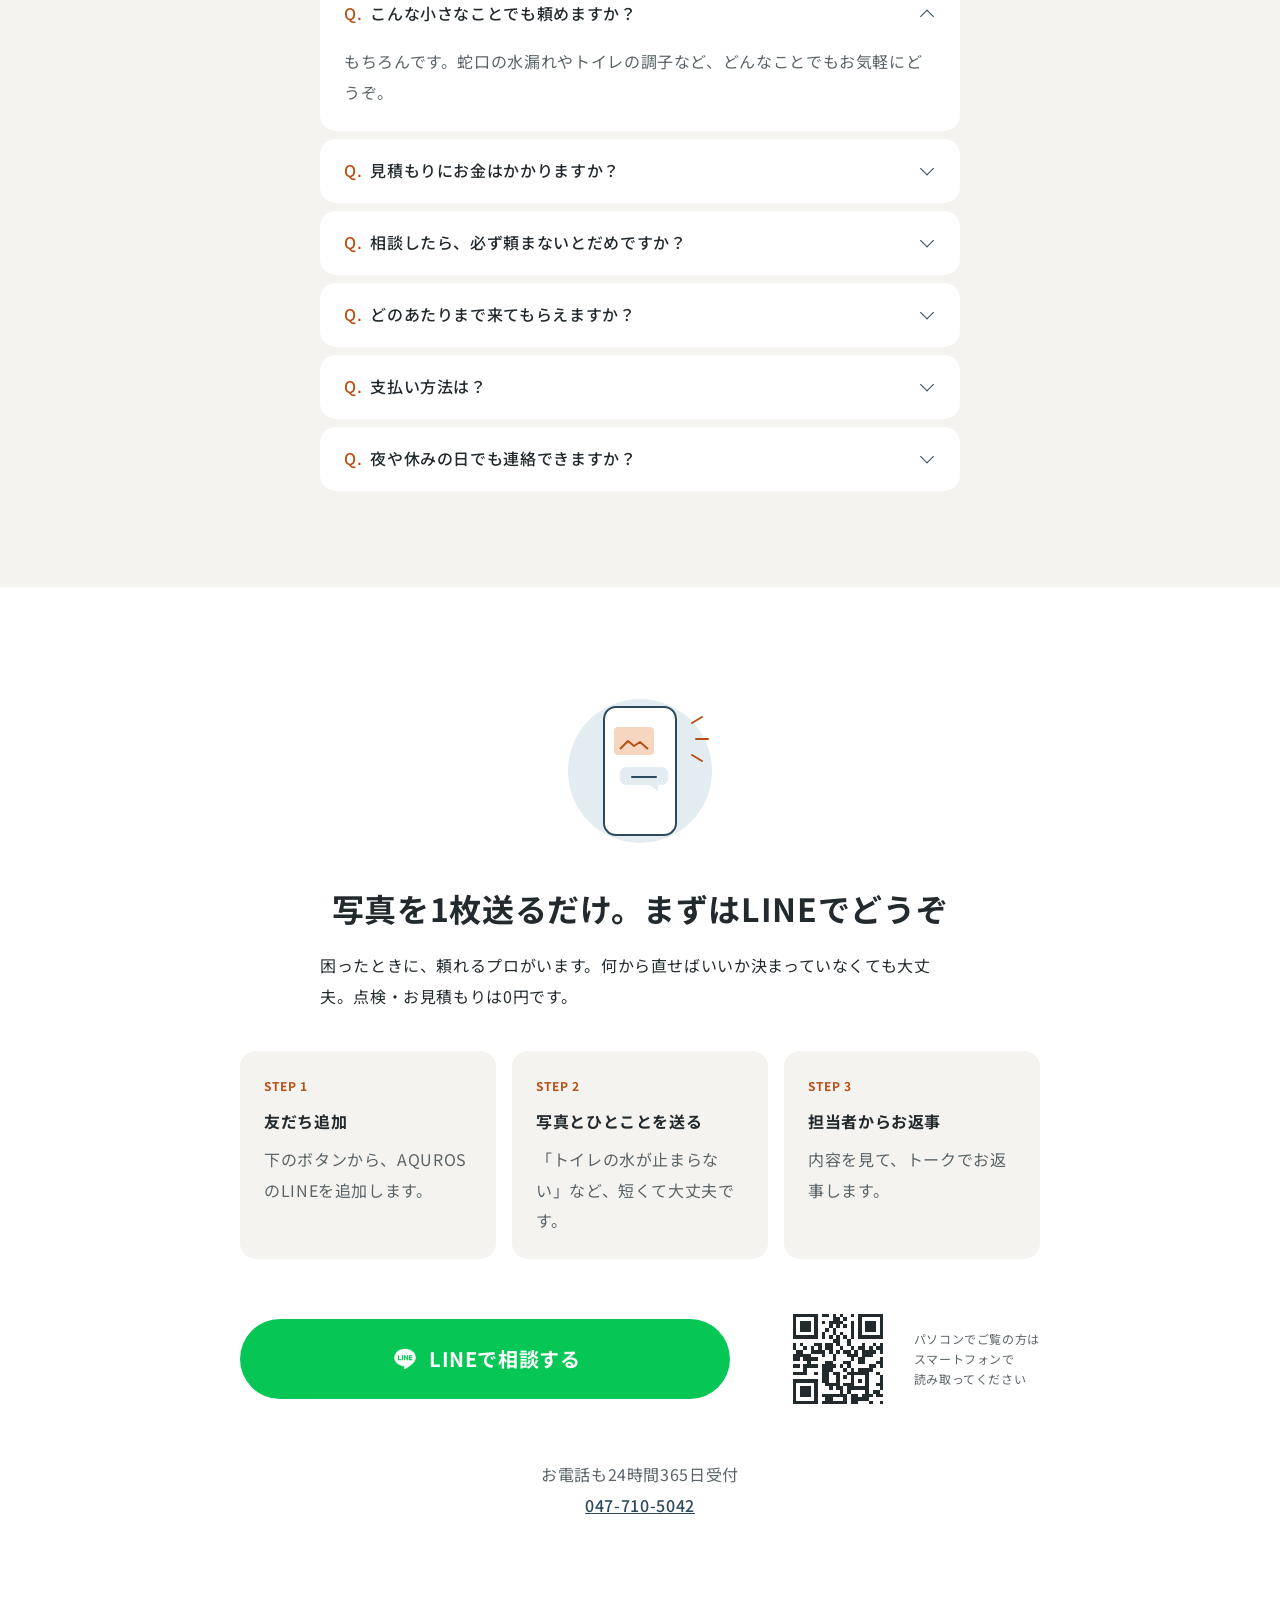
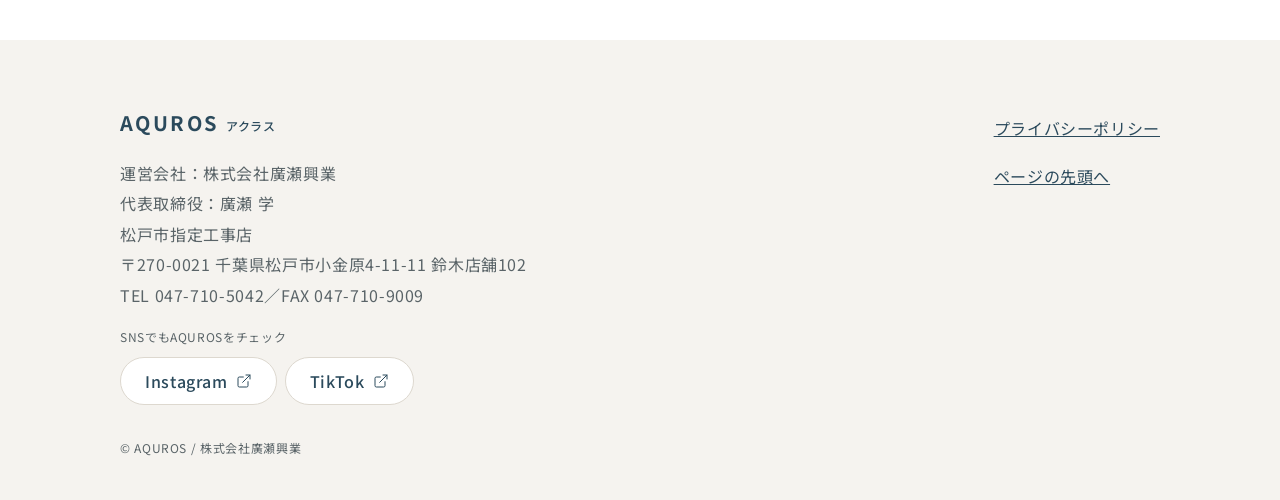
==== commit a421938e: "PCで見出しやカードの文字が不自然に改行されないよう調整 - 見出しの改行をスマホだけにし、タブレット・PCでは1行で表示 - ご相談の流れの各ステップ名が、言葉の途中で折り返さないように変更  Co" ====
--- a/index.html
+++ b/index.html
@@ -253,7 +253,7 @@
           <div class="section-heading" data-animate>
             <p class="section-heading__eyebrow">水まわりの「ちょっと困った」</p>
             <h2 class="section-heading__title">
-              こんなお悩みは<br />ありませんか？
+              こんなお悩みは<br class="br-sp" />ありませんか？
             </h2>
           </div>
           <ul class="worries__list" data-animate="stagger">
@@ -359,7 +359,7 @@
           <div class="section-heading" data-animate>
             <p class="section-heading__eyebrow">安心していただける理由</p>
             <h2 class="section-heading__title">
-              AQUROSが<br />選ばれる3つのこと
+              AQUROSが<br class="br-sp" />選ばれる3つのこと
             </h2>
           </div>
           <div class="reason__list" data-animate="stagger">
@@ -424,7 +424,7 @@
           <div class="appeal__heading" data-animate>
             <p class="appeal__eyebrow">松戸の水まわりの、かかりつけ窓口</p>
             <h2 class="appeal__title">
-              水まわりのことは、<br />まずAQUROSに<br />聞けばいい。
+              水まわりのことは、<br />まずAQUROSに<br class="br-sp" />聞けばいい。
             </h2>
           </div>
           <ul class="appeal__list" data-animate="stagger">
@@ -955,7 +955,7 @@
               />
               <p class="flow-step__body">
                 <span class="flow-step__number">STEP 1</span
-                ><strong class="flow-step__title">LINE・お電話でご相談</strong>
+                ><strong class="flow-step__title"><span class="nowrap">LINE・お電話で</span><span class="nowrap">ご相談</span></strong>
               </p>
             </li>
             <li class="flow-step">
@@ -983,7 +983,7 @@
               />
               <p class="flow-step__body">
                 <span class="flow-step__number">STEP 3</span
-                ><strong class="flow-step__title">おうちで点検・ご説明</strong>
+                ><strong class="flow-step__title"><span class="nowrap">おうちで点検・</span><span class="nowrap">ご説明</span></strong>
               </p>
             </li>
             <li class="flow-step">
@@ -1012,7 +1012,7 @@
               <p class="flow-step__body">
                 <span class="flow-step__number">STEP 5</span
                 ><strong class="flow-step__title"
-                  >一緒に確認・お引き渡し</strong
+                  ><span class="nowrap">一緒に確認・</span><span class="nowrap">お引き渡し</span></strong
                 >
               </p>
             </li>
@@ -1025,7 +1025,7 @@
           <div class="section-heading" data-animate>
             <p class="section-heading__eyebrow">よくいただくご質問</p>
             <h2 class="section-heading__title">
-              気になること、<br />お答えします
+              気になること、<br class="br-sp" />お答えします
             </h2>
           </div>
           <div class="faq__list" data-animate>
@@ -1094,7 +1094,7 @@
           />
           <div class="section-heading" data-animate>
             <h2 class="section-heading__title">
-              写真を1枚送るだけ。<br />まずはLINEでどうぞ
+              写真を1枚送るだけ。<br class="br-sp" />まずはLINEでどうぞ
             </h2>
             <p class="section-heading__lead section-heading__lead--left">
               困ったときに、頼れるプロがいます。何から直せばいいか決まっていなくても大丈夫。点検・お見積もりは0円です。
--- a/assets/css/style.min.css
+++ b/assets/css/style.min.css
@@ -1,2 +1,2 @@
 @keyframes work-modal-in{0%{opacity:0;transform:translateY(16px)}}:root{--color-text:#222a2e;--color-sub:#5a6468;--color-navy:#2b4a5c;--color-accent:#b85016;--color-peach:#f6d6be;--color-sky:#e3ecf0;--color-line:#06c755;--color-bg-soft:#f5f3ef;--color-border:#ddd8cf;--color-photo:#e4e1da;--color-white:#ffffff;--font-family-base:"Noto Sans JP", "Hiragino Sans", "Hiragino Kaku Gothic ProN", "Yu Gothic",
-    Meiryo, sans-serif;--font-size-heading:clamp(24px, 6.2vw, 32px);--content-width:1040px;--read-width:640px;--page-gutter:16px;--section-space:96px;--radius:16px;--radius-small:8px;--fixed-cta-space:88px}html{scroll-padding-top:72px}@media (prefers-reduced-motion:no-preference){html{scroll-behavior:smooth}}[hidden]{display:none!important}body{padding-bottom:var(--fixed-cta-space);font-family:var(--font-family-base);font-size:16px;line-height:1.9;letter-spacing:.04em;color:var(--color-text);background:var(--color-white)}.button{display:inline-flex;align-items:center;justify-content:center;gap:8px;min-height:56px;padding:0 24px;border-radius:999px;font-weight:700;line-height:1;white-space:nowrap;transition:transform .3s,box-shadow .3s}@media (hover:hover){.button:hover{box-shadow:0 6px 16px rgba(6,199,85,.28);transform:translateY(-2px)}}.button--line{color:var(--color-white);background:var(--color-line)}.button--small{min-height:44px;padding:0 16px 0 12px}.button--large{min-height:72px;font-size:20px}.button--xlarge{width:100%;min-height:80px;font-size:20px}.button--round{min-height:64px;padding:0 40px}.button--block{width:100%}.button__icon{flex:0 0 24px;width:24px;height:24px}.button__icon--large{flex-basis:32px;width:32px;height:32px}.marker{background:linear-gradient(var(--color-peach),var(--color-peach)) no-repeat left bottom/100% 40%;transition:background-size 1.2s ease-out}.marker--hidden{background-size:0 40%}.tag-list{display:flex;flex-wrap:wrap;gap:8px;font-weight:500}.cta-box,.tag-list__item{background:var(--color-white)}.tag-list__item{padding:4px 16px;border:1px solid var(--color-border);border-radius:999px}.cta-box{display:flex;flex-direction:column;gap:16px;padding:24px;border-radius:var(--radius)}.cta-box__lead,.cta-box__note{line-height:1.7;text-align:center}.cta-box__lead{font-weight:500}.cta-box__note{font-size:12px;color:var(--color-sub)}.cta-box__note a,.subpage__content a{color:var(--color-navy);text-decoration:underline}.section-heading{display:flex;flex-direction:column;align-items:center;gap:16px;text-align:center}.section-heading__eyebrow{font-weight:500;color:var(--color-accent)}.section-heading__title{font-size:var(--font-size-heading);font-weight:700;line-height:1.6}.section-heading__lead{width:100%;max-width:var(--read-width);text-align:left}.worry-card{display:flex;align-items:center;gap:12px;padding:16px;border-radius:var(--radius);background:var(--color-bg-soft)}.worry-card__icon{flex:0 0 48px;width:48px;height:48px}.worry-card__body{display:flex;flex:1 1 0;flex-direction:column;min-width:0}.worry-card__title{font-weight:700}.worry-card__text{color:var(--color-sub)}.reason-card{display:flex;flex-direction:column;gap:16px;padding:32px 24px;border-radius:var(--radius);background:var(--color-bg-soft)}.reason-card__illust{align-self:center;width:100%;max-width:240px}.reason-card__number{font-size:32px;font-weight:700;line-height:1;color:var(--color-accent)}.reason-card__title{font-size:20px;font-weight:700;line-height:1.6}.reason-card__note,.reason-card__text{color:var(--color-sub)}.reason-card__note{font-size:12px}.service-card{display:flex;flex-direction:column;gap:16px;padding:16px 16px 24px;border-radius:var(--radius);background:var(--color-bg-soft)}.service-card__visual{display:flex;justify-content:center;padding:16px;border-radius:var(--radius-small);background:var(--color-white)}.service-card__body{display:flex;flex-direction:column;gap:16px;padding:0 8px}.service-card__illust{width:100%;max-width:280px}.service-card__title,.subpage__content h2{font-size:20px;font-weight:700;line-height:1.6}.service-card__text{color:var(--color-sub)}.work-card{display:flex;flex-direction:column;gap:16px;padding:16px;border-radius:var(--radius);background:var(--color-white)}.work-card__visual{position:relative;aspect-ratio:3/2;overflow:hidden;border-radius:var(--radius-small);background:var(--color-photo)}.work-card__image{width:100%;height:100%;object-fit:cover}.work-card__compare{position:relative;display:grid;grid-template-columns:repeat(2,minmax(0,1fr));gap:4px}.work-card__photo{position:relative;aspect-ratio:3/4;overflow:hidden;border-radius:var(--radius-small);background:var(--color-photo)}.work-card__label{position:absolute;top:8px;left:8px;padding:2px 10px;border-radius:999px;font-size:12px;font-weight:700;line-height:1.6;color:var(--color-navy);background:rgba(255,255,255,.92)}.work-card__label--after{color:var(--color-white);background:var(--color-accent)}.work-card__arrow{position:absolute;top:50%;left:50%;width:32px;height:32px;border-radius:50%;background:var(--color-white);box-shadow:0 2px 8px rgba(34,42,46,.2);transform:translate(-50%,-50%)}.work-card__arrow::before{content:"";position:absolute;top:50%;left:50%;width:8px;height:8px;margin:-4px 0 0-6px;border-top:2px solid var(--color-accent);border-right:2px solid var(--color-accent);transform:rotate(45deg)}.work-card__zoom{position:absolute;inset:0;display:flex;align-items:flex-end;justify-content:flex-end;padding:8px;border-radius:var(--radius-small);cursor:zoom-in}.work-card__zoom:focus-visible{outline:3px solid var(--color-accent);outline-offset:2px}.work-card__zoom-label{display:inline-flex;align-items:center;gap:4px;padding:4px 10px;border-radius:999px;font-size:12px;font-weight:700;line-height:1.6;color:var(--color-white);background:rgba(43,74,92,.85)}.work-card__zoom-icon{fill:none;stroke:currentColor;stroke-width:2;stroke-linecap:round}.work-modal{width:min(100% - 32px,960px);max-height:calc(100% - 32px);padding:0;border:0;border-radius:var(--radius);overflow-y:auto;overscroll-behavior:contain;color:var(--color-text);background:var(--color-white)}.work-modal::backdrop{background:rgba(34,42,46,.6)}.work-modal[open]{animation:work-modal-in .3s ease-out}.work-modal__inner{display:flex;flex-direction:column;gap:16px;padding:8px 16px 16px}.work-modal__head{position:sticky;top:0;z-index:1;display:flex;align-items:center;justify-content:space-between;gap:16px;background:var(--color-white)}.work-modal__title{font-size:20px;font-weight:700;line-height:1.5}.work-modal__photos{display:grid;gap:12px}.work-modal__photo{position:relative;overflow:hidden;border-radius:var(--radius-small);background:var(--color-photo)}.work-modal__image{width:100%;max-height:40vh;object-fit:contain}.work-card__visual--placeholder{display:flex;align-items:flex-end;padding:16px;font-size:12px;color:#5c5348}.work-card__area{align-self:flex-start;padding:4px 8px;border-radius:4px;font-size:12px;line-height:1.6;color:var(--color-white);background:var(--color-navy)}.work-card__title{font-size:20px;font-weight:500;line-height:1.6}.work-card__meta{color:var(--color-sub)}.flow-step,.work-card__comment{border-radius:var(--radius);background:var(--color-bg-soft)}.work-card__comment{padding:12px 16px;line-height:1.8}.flow-step{display:flex;align-items:center;gap:16px;padding:16px}.flow-step__icon{flex:0 0 56px;width:56px;height:56px}.flow-step__body{display:flex;flex:1 1 0;flex-direction:column;min-width:0;line-height:1.6}.flow-step__number{font-size:12px;font-weight:700;color:var(--color-accent)}.flow-step__title{font-weight:700}.menu-button,.menu-button__icon{display:flex;flex-direction:column}.menu-button{align-items:center;justify-content:center;gap:6px;width:56px;height:56px;border-radius:var(--radius-small);color:var(--color-navy)}.menu-button__icon{position:relative;justify-content:space-between;width:26px;height:18px}.menu-button__bar{height:2px;border-radius:1px;background:currentColor}.menu-button__icon--close::after,.menu-button__icon--close::before{content:"";position:absolute;top:50%;left:0;width:100%;height:2px;margin-top:-1px;border-radius:1px;background:currentColor;transform:rotate(35deg)}.menu-button__icon--close::after{transform:rotate(-35deg)}.menu-button__label{font-size:12px;font-weight:700;line-height:1;letter-spacing:0}.carousel{display:flex;flex-direction:column;gap:24px}.carousel__viewport{display:flex;gap:16px;padding:0 var(--page-gutter) 16px;overflow-x:auto;scroll-snap-type:x mandatory;scroll-padding-inline:var(--page-gutter)}.carousel--ready .carousel__viewport{padding-bottom:0;scrollbar-width:none}.carousel--ready .carousel__viewport::-webkit-scrollbar{display:none}.carousel__slide{flex:0 0 min(86%,360px);scroll-snap-align:start}.carousel__button,.carousel__controls{display:flex;align-items:center;justify-content:center}.carousel__controls{gap:8px;padding:0 var(--page-gutter)}.carousel__button{flex:0 0 56px;height:56px;border:1.5px solid var(--color-navy);border-radius:50%;color:var(--color-navy);background:var(--color-white);transition:color .3s,background .3s}@media (hover:hover){.carousel__button:hover{color:var(--color-white);background:var(--color-navy)}}.carousel__icon{fill:none;stroke:currentColor;stroke-width:2;stroke-linecap:round;stroke-linejoin:round}.carousel__dot,.carousel__dots{display:flex;justify-content:center}.carousel__dots{flex-wrap:wrap}.carousel__dot{align-items:center;width:28px;height:44px}.carousel__dot::before{content:"";width:12px;height:12px;border:1.5px solid var(--color-navy);border-radius:999px;transition:width .4s,background .4s}.carousel__dot[aria-current=true]::before{width:24px;background:var(--color-navy)}.sns-link{display:inline-flex;align-items:center;gap:8px;min-height:48px;padding:0 24px;border:1px solid var(--color-border);border-radius:999px;font-weight:500;color:var(--color-navy);background:var(--color-white)}.sns-link__icon{fill:none;stroke:currentColor;stroke-width:1.5;stroke-linecap:round;stroke-linejoin:round}.header{position:sticky;top:0;z-index:10;border-bottom:1px solid var(--color-border);background:rgba(255,255,255,.96)}.header__inner{display:flex;align-items:center;justify-content:space-between;gap:16px;max-width:var(--content-width);min-height:64px;margin:0 auto;padding:8px var(--page-gutter)}.header__actions{display:flex;align-items:center;gap:8px}.header__line{display:none}.header__logo{display:flex;align-items:baseline;gap:8px;line-height:1.2;white-space:nowrap}.header__logo-en{font-size:20px;font-weight:700;letter-spacing:.12em;color:var(--color-navy)}.header__logo-ja{font-size:12px;font-weight:500;color:var(--color-sub)}.drawer{position:fixed;inset:0;z-index:30;visibility:hidden;transition:visibility 0s .4s}.drawer--open{visibility:visible;transition-delay:0s}.drawer__overlay{position:absolute;inset:0;background:rgba(34,42,46,.4);opacity:0;transition:opacity .4s}.drawer--open .drawer__overlay{opacity:1}.drawer__panel{position:absolute;top:0;right:0;bottom:0;display:flex;flex-direction:column;gap:32px;width:min(100%,400px);padding:0 var(--page-gutter) calc(40px + env(safe-area-inset-bottom));overflow-y:auto;overscroll-behavior:contain;background:var(--color-white);transform:translateX(100%);transition:transform .4s cubic-bezier(.22,.61,.36,1)}.drawer--open .drawer__panel{transform:none}.drawer__head{display:flex;align-items:center;justify-content:space-between;min-height:64px;border-bottom:1px solid var(--color-border)}.drawer__logo{font-size:20px;font-weight:700;line-height:1.2;letter-spacing:.12em;color:var(--color-navy)}.drawer__logo-ja{margin-left:8px;font-size:12px;font-weight:500;letter-spacing:.04em;color:var(--color-sub)}.drawer__item{opacity:0;transform:translateX(16px);transition:opacity .4s,transform .4s}.drawer--open .drawer__item{opacity:1;transform:none;transition-delay:calc(.15s + var(--i)*.05s)}.drawer__link{position:relative;display:flex;align-items:center;min-height:64px;padding:8px 40px 8px 8px;border-bottom:1px solid var(--color-border);font-size:18px;font-weight:500;line-height:1.5;color:var(--color-navy);transition:background .3s}.drawer__link::after{content:"";position:absolute;top:50%;right:16px;width:10px;height:10px;border-top:2px solid var(--color-accent);border-right:2px solid var(--color-accent);transform:translateY(-50%) rotate(45deg)}@media (hover:hover){.drawer__link:hover{background:var(--color-bg-soft)}}.drawer__contact,.drawer__tel{display:flex;flex-direction:column;gap:16px}.drawer__tel{align-items:center;gap:4px;padding:16px;border-radius:var(--radius);line-height:1.5;background:var(--color-bg-soft)}.drawer__tel-label{font-size:14px;color:var(--color-sub)}.drawer__tel-number{font-size:24px;font-weight:700;color:var(--color-navy);text-decoration:underline}.footer{padding:64px var(--page-gutter) 40px;color:var(--color-sub);background:var(--color-bg-soft)}.footer__inner{display:flex;flex-wrap:wrap;justify-content:space-between;gap:32px 64px;max-width:var(--content-width);margin:0 auto}.footer__info{display:flex;flex-direction:column;gap:16px}.footer__logo{font-size:20px;font-weight:700;letter-spacing:.12em;color:var(--color-navy)}.footer__logo-ja{margin-left:8px;font-size:12px;font-weight:500;letter-spacing:.04em}.footer__sns{display:flex;flex-direction:column;gap:8px}.footer__sns-title{font-size:12px}.footer__sns-list{display:flex;flex-wrap:wrap;gap:8px}.footer__nav{display:flex;flex-direction:column}.footer__link{display:inline-flex;align-items:center;min-height:48px;color:var(--color-navy);text-decoration:underline}.footer__copyright{max-width:var(--content-width);margin:32px auto 0;font-size:12px}.fixed-cta{position:fixed;right:0;bottom:0;left:0;z-index:20;padding:8px 16px calc(8px + env(safe-area-inset-bottom));border-top:1px solid var(--color-border);background:rgba(255,255,255,.96);transition:transform .3s}.fixed-cta .button{max-width:640px;margin:0 auto}.fixed-cta--hidden{transform:translateY(100%)}.fv{background:var(--color-bg-soft)}.fv__inner{gap:40px;max-width:var(--content-width);margin:0 auto;padding:32px var(--page-gutter) 48px}.fv__inner,.fv__main,.fv__title{display:flex;flex-direction:column}.fv__main{gap:24px}.fv__title{align-items:flex-start;font-size:clamp(24px,6.2vw,36px);font-weight:700;line-height:1.5;color:var(--color-navy)}.fv__illust{align-self:center;width:100%;max-width:520px}.fv__body{display:flex;flex-direction:column;gap:24px}.fv__lead{font-weight:500;color:var(--color-navy)}.fv__mark{font-size:12px}.worries{padding:var(--section-space) var(--page-gutter)}.worries__inner{display:flex;flex-direction:column;align-items:center;gap:40px;max-width:var(--content-width);margin:0 auto}.worries__list{display:grid;gap:16px;width:100%}.worries__closing{font-size:20px;font-weight:500;line-height:1.8;text-align:center}.message{padding:var(--section-space) var(--page-gutter);background:var(--color-bg-soft)}.message__inner,.message__profile{display:flex;flex-direction:column;align-items:center}.message__inner{gap:40px;max-width:var(--content-width);margin:0 auto}.message__profile{gap:16px}.message__photo{width:240px;height:240px;padding:14px;border:2px dashed var(--color-accent);border-radius:50%;object-fit:cover;background:var(--color-photo);background-clip:content-box}.message__name{font-size:20px;font-weight:700;line-height:1.6;letter-spacing:.12em;text-align:center}.message__role{font-size:12px;font-weight:400;letter-spacing:.04em;color:var(--color-sub)}.message__body{display:flex;flex-direction:column;gap:24px}.message__eyebrow{font-weight:500;color:var(--color-accent)}.message__title{font-size:var(--font-size-heading);font-weight:700;line-height:1.6}.reason{padding:var(--section-space) var(--page-gutter)}.reason__inner{display:flex;flex-direction:column;gap:48px;max-width:var(--content-width);margin:0 auto}.reason__list{display:grid;gap:24px}.appeal{padding:var(--section-space) var(--page-gutter);background:var(--color-sky)}.appeal__heading,.appeal__inner{display:flex;flex-direction:column;align-items:center}.appeal__inner{gap:40px;max-width:var(--content-width);margin:0 auto}.appeal__heading{gap:16px;text-align:center;color:var(--color-navy)}.appeal__eyebrow{font-weight:500}.appeal__title{font-size:clamp(28px,7.2vw,40px);font-weight:700;line-height:1.6}.appeal__list{display:grid;grid-template-columns:repeat(2,minmax(0,1fr));justify-items:center;gap:16px;width:100%}.appeal__item{display:flex;flex-direction:column;align-items:center;justify-content:center;width:100%;max-width:200px;aspect-ratio:1/1;border-radius:50%;line-height:1.4;text-align:center;background:var(--color-white)}.appeal__label{font-size:12px;color:var(--color-sub)}.appeal__value{font-size:20px;font-weight:700;color:var(--color-navy)}.appeal__value--accent{font-size:24px;color:var(--color-accent)}.service{padding:var(--section-space) var(--page-gutter)}.service__inner{display:flex;flex-direction:column;gap:48px;max-width:var(--content-width);margin:0 auto}.service__list{display:grid;gap:24px}.works{padding:var(--section-space)0;background:var(--color-bg-soft)}.works__inner{display:flex;flex-direction:column;gap:40px;max-width:var(--content-width);margin:0 auto}.flow{padding:var(--section-space) var(--page-gutter)}.flow__inner{display:flex;flex-direction:column;gap:48px;max-width:var(--content-width);margin:0 auto}.flow__list{display:grid;gap:16px}.faq{padding:var(--section-space) var(--page-gutter);background:var(--color-bg-soft)}.faq__inner,.faq__list{display:flex;flex-direction:column}.faq__inner{gap:40px;max-width:var(--read-width);margin:0 auto}.faq__list{gap:8px}.faq__item{padding:0 24px;border-radius:var(--radius);background:var(--color-white)}.faq__question{position:relative;display:block;min-height:64px;padding:16px 32px 16px 0;font-weight:500;list-style:none}.faq__question::-webkit-details-marker{display:none}.faq__question::after{content:"";position:absolute;top:50%;right:4px;width:10px;height:10px;border-right:1.5px solid var(--color-navy);border-bottom:1.5px solid var(--color-navy);transform:translateY(-75%) rotate(45deg);transition:transform .2s}.faq__item[open] .faq__question::after{transform:translateY(-25%) rotate(-135deg)}.faq__q{margin-right:8px;color:var(--color-accent)}.faq__answer{padding-bottom:24px;color:var(--color-sub)}.contact{padding:var(--section-space) var(--page-gutter) 120px}.contact__inner{display:flex;flex-direction:column;align-items:center;gap:40px;max-width:var(--content-width);margin:0 auto}.contact__illust{width:240px}.contact__steps{display:grid;gap:16px;width:100%;max-width:800px}.contact__step{display:flex;flex-direction:column;gap:8px;padding:24px;border-radius:var(--radius);background:var(--color-bg-soft)}.contact__number{font-size:12px;font-weight:700;color:var(--color-accent)}.contact__step-title{font-weight:700}.contact__step-text{color:var(--color-sub)}.contact__action{display:flex;flex-direction:column;align-items:center;gap:32px;width:100%;max-width:800px}.contact__qr{display:grid;grid-template-columns:120px max-content;align-items:center;gap:16px}.contact__qr-image{width:120px;height:120px;border-radius:var(--radius-small)}.contact__qr-text{font-size:12px;line-height:1.7;color:var(--color-sub)}.contact__tel{color:var(--color-sub);text-align:center}.contact__tel-link{font-weight:500;color:var(--color-navy);text-decoration:underline}.subpage{padding:64px var(--page-gutter) var(--section-space)}.page-privacy{padding-bottom:0}.subpage__inner{display:flex;flex-direction:column;gap:40px;max-width:var(--read-width);margin:0 auto}.subpage__title{font-size:var(--font-size-heading);font-weight:700;line-height:1.6}.subpage__content{display:flex;flex-direction:column;gap:24px}.subpage__content ol,.subpage__content ul{padding-left:1.5em;list-style:revert}.subpage__date{color:var(--color-sub);text-align:right}.header__back{display:inline-flex;align-items:center;min-height:44px;font-weight:500;color:var(--color-navy);text-decoration:underline}@media (min-width:768px){.header__line{display:inline-flex}.worry-card{gap:16px;padding:16px 24px 16px 16px}.worry-card__icon{flex-basis:64px;width:64px;height:64px}.carousel__slide{flex-basis:calc((100% - 16px)/2)}.flow__list,.service__list{grid-template-columns:repeat(2,minmax(0,1fr))}.work-modal__photos{grid-auto-columns:minmax(0,1fr);grid-auto-flow:column}.work-modal__inner{padding:8px 24px 24px}.work-modal__image{max-height:70vh}.service-card--wide{grid-column:1/-1;flex-direction:row;align-items:center;gap:24px;padding:16px}.service-card--wide .service-card__visual{flex:0 0 calc(50% - 28px)}.message__inner{flex-direction:row;gap:64px}.message__profile{flex:1 1 0}.message__body{flex:2 1 0}.contact__steps{grid-template-columns:repeat(3,minmax(0,1fr))}.appeal__list{grid-template-columns:repeat(4,minmax(0,1fr))}.contact__action{flex-direction:row;justify-content:center;gap:48px}.contact__action .button{flex:1 1 320px}}@media (min-width:1024px){body{padding-bottom:0}.fixed-cta{display:none}.fv__inner{flex-direction:row;align-items:center;gap:64px}.fv__main{flex:11 1 0}.fv__body{flex:9 1 0}.reason__list,.worries__list{grid-template-columns:repeat(3,minmax(0,1fr))}.service__list{grid-template-columns:repeat(4,minmax(0,1fr))}.service-card{padding:12px 12px 24px}.service-card__visual{padding:12px 0}.service-card--wide{padding:12px}.service-card--wide .service-card__visual{flex-basis:calc(25% - 36px)}.carousel__viewport{margin:0 var(--page-gutter);padding-inline:0;scroll-padding-inline:0}.carousel__slide{flex-basis:calc((100% - 32px)/3)}.flow__list{grid-template-columns:repeat(5,minmax(0,1fr))}.flow-step{flex-direction:column;text-align:center}}@media (prefers-reduced-motion:reduce){.button,.carousel__button,.carousel__dot::before,.drawer,.drawer__item,.drawer__link,.drawer__overlay,.drawer__panel,.marker{transition:none}.work-modal[open]{animation:none}}@media (min-width:783px){.admin-bar .header{top:32px}}+    Meiryo, sans-serif;--font-size-heading:clamp(24px, 6.2vw, 32px);--content-width:1040px;--read-width:640px;--page-gutter:16px;--section-space:96px;--radius:16px;--radius-small:8px;--fixed-cta-space:88px}html{scroll-padding-top:72px}@media (prefers-reduced-motion:no-preference){html{scroll-behavior:smooth}}[hidden]{display:none!important}.nowrap{display:inline-block}body{padding-bottom:var(--fixed-cta-space);font-family:var(--font-family-base);font-size:16px;line-height:1.9;letter-spacing:.04em;color:var(--color-text);background:var(--color-white)}.button{display:inline-flex;align-items:center;justify-content:center;gap:8px;min-height:56px;padding:0 24px;border-radius:999px;font-weight:700;line-height:1;white-space:nowrap;transition:transform .3s,box-shadow .3s}@media (hover:hover){.button:hover{box-shadow:0 6px 16px rgba(6,199,85,.28);transform:translateY(-2px)}}.button--line{color:var(--color-white);background:var(--color-line)}.button--small{min-height:44px;padding:0 16px 0 12px}.button--large{min-height:72px;font-size:20px}.button--xlarge{width:100%;min-height:80px;font-size:20px}.button--round{min-height:64px;padding:0 40px}.button--block{width:100%}.button__icon{flex:0 0 24px;width:24px;height:24px}.button__icon--large{flex-basis:32px;width:32px;height:32px}.marker{background:linear-gradient(var(--color-peach),var(--color-peach)) no-repeat left bottom/100% 40%;transition:background-size 1.2s ease-out}.marker--hidden{background-size:0 40%}.tag-list{display:flex;flex-wrap:wrap;gap:8px;font-weight:500}.cta-box,.tag-list__item{background:var(--color-white)}.tag-list__item{padding:4px 16px;border:1px solid var(--color-border);border-radius:999px}.cta-box{display:flex;flex-direction:column;gap:16px;padding:24px;border-radius:var(--radius)}.cta-box__lead,.cta-box__note{line-height:1.7;text-align:center}.cta-box__lead{font-weight:500}.cta-box__note{font-size:12px;color:var(--color-sub)}.cta-box__note a,.subpage__content a{color:var(--color-navy);text-decoration:underline}.section-heading{display:flex;flex-direction:column;align-items:center;gap:16px;text-align:center}.section-heading__eyebrow{font-weight:500;color:var(--color-accent)}.section-heading__title{font-size:var(--font-size-heading);font-weight:700;line-height:1.6}.section-heading__lead{width:100%;max-width:var(--read-width);text-align:left}.worry-card{display:flex;align-items:center;gap:12px;padding:16px;border-radius:var(--radius);background:var(--color-bg-soft)}.worry-card__icon{flex:0 0 48px;width:48px;height:48px}.worry-card__body{display:flex;flex:1 1 0;flex-direction:column;min-width:0}.worry-card__title{font-weight:700}.worry-card__text{color:var(--color-sub)}.reason-card{display:flex;flex-direction:column;gap:16px;padding:32px 24px;border-radius:var(--radius);background:var(--color-bg-soft)}.reason-card__illust{align-self:center;width:100%;max-width:240px}.reason-card__number{font-size:32px;font-weight:700;line-height:1;color:var(--color-accent)}.reason-card__title{font-size:20px;font-weight:700;line-height:1.6}.reason-card__note,.reason-card__text{color:var(--color-sub)}.reason-card__note{font-size:12px}.service-card{display:flex;flex-direction:column;gap:16px;padding:16px 16px 24px;border-radius:var(--radius);background:var(--color-bg-soft)}.service-card__visual{display:flex;justify-content:center;padding:16px;border-radius:var(--radius-small);background:var(--color-white)}.service-card__body{display:flex;flex-direction:column;gap:16px;padding:0 8px}.service-card__illust{width:100%;max-width:280px}.service-card__title,.subpage__content h2{font-size:20px;font-weight:700;line-height:1.6}.service-card__text{color:var(--color-sub)}.work-card{display:flex;flex-direction:column;gap:16px;padding:16px;border-radius:var(--radius);background:var(--color-white)}.work-card__visual{position:relative;aspect-ratio:3/2;overflow:hidden;border-radius:var(--radius-small);background:var(--color-photo)}.work-card__image{width:100%;height:100%;object-fit:cover}.work-card__compare{position:relative;display:grid;grid-template-columns:repeat(2,minmax(0,1fr));gap:4px}.work-card__photo{position:relative;aspect-ratio:3/4;overflow:hidden;border-radius:var(--radius-small);background:var(--color-photo)}.work-card__label{position:absolute;top:8px;left:8px;padding:2px 10px;border-radius:999px;font-size:12px;font-weight:700;line-height:1.6;color:var(--color-navy);background:rgba(255,255,255,.92)}.work-card__label--after{color:var(--color-white);background:var(--color-accent)}.work-card__arrow{position:absolute;top:50%;left:50%;width:32px;height:32px;border-radius:50%;background:var(--color-white);box-shadow:0 2px 8px rgba(34,42,46,.2);transform:translate(-50%,-50%)}.work-card__arrow::before{content:"";position:absolute;top:50%;left:50%;width:8px;height:8px;margin:-4px 0 0-6px;border-top:2px solid var(--color-accent);border-right:2px solid var(--color-accent);transform:rotate(45deg)}.work-card__zoom{position:absolute;inset:0;display:flex;align-items:flex-end;justify-content:flex-end;padding:8px;border-radius:var(--radius-small);cursor:zoom-in}.work-card__zoom:focus-visible{outline:3px solid var(--color-accent);outline-offset:2px}.work-card__zoom-label{display:inline-flex;align-items:center;gap:4px;padding:4px 10px;border-radius:999px;font-size:12px;font-weight:700;line-height:1.6;color:var(--color-white);background:rgba(43,74,92,.85)}.work-card__zoom-icon{fill:none;stroke:currentColor;stroke-width:2;stroke-linecap:round}.work-modal{width:min(100% - 32px,960px);max-height:calc(100% - 32px);padding:0;border:0;border-radius:var(--radius);overflow-y:auto;overscroll-behavior:contain;color:var(--color-text);background:var(--color-white)}.work-modal::backdrop{background:rgba(34,42,46,.6)}.work-modal[open]{animation:work-modal-in .3s ease-out}.work-modal__inner{display:flex;flex-direction:column;gap:16px;padding:8px 16px 16px}.work-modal__head{position:sticky;top:0;z-index:1;display:flex;align-items:center;justify-content:space-between;gap:16px;background:var(--color-white)}.work-modal__title{font-size:20px;font-weight:700;line-height:1.5}.work-modal__photos{display:grid;gap:12px}.work-modal__photo{position:relative;overflow:hidden;border-radius:var(--radius-small);background:var(--color-photo)}.work-modal__image{width:100%;max-height:40vh;object-fit:contain}.work-card__visual--placeholder{display:flex;align-items:flex-end;padding:16px;font-size:12px;color:#5c5348}.work-card__area{align-self:flex-start;padding:4px 8px;border-radius:4px;font-size:12px;line-height:1.6;color:var(--color-white);background:var(--color-navy)}.work-card__title{font-size:20px;font-weight:500;line-height:1.6}.work-card__meta{color:var(--color-sub)}.flow-step,.work-card__comment{border-radius:var(--radius);background:var(--color-bg-soft)}.work-card__comment{padding:12px 16px;line-height:1.8}.flow-step{display:flex;align-items:center;gap:16px;padding:16px}.flow-step__icon{flex:0 0 56px;width:56px;height:56px}.flow-step__body{display:flex;flex:1 1 0;flex-direction:column;min-width:0;line-height:1.6}.flow-step__number{font-size:12px;font-weight:700;color:var(--color-accent)}.flow-step__title{font-weight:700}.menu-button,.menu-button__icon{display:flex;flex-direction:column}.menu-button{align-items:center;justify-content:center;gap:6px;width:56px;height:56px;border-radius:var(--radius-small);color:var(--color-navy)}.menu-button__icon{position:relative;justify-content:space-between;width:26px;height:18px}.menu-button__bar{height:2px;border-radius:1px;background:currentColor}.menu-button__icon--close::after,.menu-button__icon--close::before{content:"";position:absolute;top:50%;left:0;width:100%;height:2px;margin-top:-1px;border-radius:1px;background:currentColor;transform:rotate(35deg)}.menu-button__icon--close::after{transform:rotate(-35deg)}.menu-button__label{font-size:12px;font-weight:700;line-height:1;letter-spacing:0}.carousel{display:flex;flex-direction:column;gap:24px}.carousel__viewport{display:flex;gap:16px;padding:0 var(--page-gutter) 16px;overflow-x:auto;scroll-snap-type:x mandatory;scroll-padding-inline:var(--page-gutter)}.carousel--ready .carousel__viewport{padding-bottom:0;scrollbar-width:none}.carousel--ready .carousel__viewport::-webkit-scrollbar{display:none}.carousel__slide{flex:0 0 min(86%,360px);scroll-snap-align:start}.carousel__button,.carousel__controls{display:flex;align-items:center;justify-content:center}.carousel__controls{gap:8px;padding:0 var(--page-gutter)}.carousel__button{flex:0 0 56px;height:56px;border:1.5px solid var(--color-navy);border-radius:50%;color:var(--color-navy);background:var(--color-white);transition:color .3s,background .3s}@media (hover:hover){.carousel__button:hover{color:var(--color-white);background:var(--color-navy)}}.carousel__icon{fill:none;stroke:currentColor;stroke-width:2;stroke-linecap:round;stroke-linejoin:round}.carousel__dot,.carousel__dots{display:flex;justify-content:center}.carousel__dots{flex-wrap:wrap}.carousel__dot{align-items:center;width:28px;height:44px}.carousel__dot::before{content:"";width:12px;height:12px;border:1.5px solid var(--color-navy);border-radius:999px;transition:width .4s,background .4s}.carousel__dot[aria-current=true]::before{width:24px;background:var(--color-navy)}.sns-link{display:inline-flex;align-items:center;gap:8px;min-height:48px;padding:0 24px;border:1px solid var(--color-border);border-radius:999px;font-weight:500;color:var(--color-navy);background:var(--color-white)}.sns-link__icon{fill:none;stroke:currentColor;stroke-width:1.5;stroke-linecap:round;stroke-linejoin:round}.header{position:sticky;top:0;z-index:10;border-bottom:1px solid var(--color-border);background:rgba(255,255,255,.96)}.header__inner{display:flex;align-items:center;justify-content:space-between;gap:16px;max-width:var(--content-width);min-height:64px;margin:0 auto;padding:8px var(--page-gutter)}.header__actions{display:flex;align-items:center;gap:8px}.header__line{display:none}.header__logo{display:flex;align-items:baseline;gap:8px;line-height:1.2;white-space:nowrap}.header__logo-en{font-size:20px;font-weight:700;letter-spacing:.12em;color:var(--color-navy)}.header__logo-ja{font-size:12px;font-weight:500;color:var(--color-sub)}.drawer{position:fixed;inset:0;z-index:30;visibility:hidden;transition:visibility 0s .4s}.drawer--open{visibility:visible;transition-delay:0s}.drawer__overlay{position:absolute;inset:0;background:rgba(34,42,46,.4);opacity:0;transition:opacity .4s}.drawer--open .drawer__overlay{opacity:1}.drawer__panel{position:absolute;top:0;right:0;bottom:0;display:flex;flex-direction:column;gap:32px;width:min(100%,400px);padding:0 var(--page-gutter) calc(40px + env(safe-area-inset-bottom));overflow-y:auto;overscroll-behavior:contain;background:var(--color-white);transform:translateX(100%);transition:transform .4s cubic-bezier(.22,.61,.36,1)}.drawer--open .drawer__panel{transform:none}.drawer__head{display:flex;align-items:center;justify-content:space-between;min-height:64px;border-bottom:1px solid var(--color-border)}.drawer__logo{font-size:20px;font-weight:700;line-height:1.2;letter-spacing:.12em;color:var(--color-navy)}.drawer__logo-ja{margin-left:8px;font-size:12px;font-weight:500;letter-spacing:.04em;color:var(--color-sub)}.drawer__item{opacity:0;transform:translateX(16px);transition:opacity .4s,transform .4s}.drawer--open .drawer__item{opacity:1;transform:none;transition-delay:calc(.15s + var(--i)*.05s)}.drawer__link{position:relative;display:flex;align-items:center;min-height:64px;padding:8px 40px 8px 8px;border-bottom:1px solid var(--color-border);font-size:18px;font-weight:500;line-height:1.5;color:var(--color-navy);transition:background .3s}.drawer__link::after{content:"";position:absolute;top:50%;right:16px;width:10px;height:10px;border-top:2px solid var(--color-accent);border-right:2px solid var(--color-accent);transform:translateY(-50%) rotate(45deg)}@media (hover:hover){.drawer__link:hover{background:var(--color-bg-soft)}}.drawer__contact,.drawer__tel{display:flex;flex-direction:column;gap:16px}.drawer__tel{align-items:center;gap:4px;padding:16px;border-radius:var(--radius);line-height:1.5;background:var(--color-bg-soft)}.drawer__tel-label{font-size:14px;color:var(--color-sub)}.drawer__tel-number{font-size:24px;font-weight:700;color:var(--color-navy);text-decoration:underline}.footer{padding:64px var(--page-gutter) 40px;color:var(--color-sub);background:var(--color-bg-soft)}.footer__inner{display:flex;flex-wrap:wrap;justify-content:space-between;gap:32px 64px;max-width:var(--content-width);margin:0 auto}.footer__info{display:flex;flex-direction:column;gap:16px}.footer__logo{font-size:20px;font-weight:700;letter-spacing:.12em;color:var(--color-navy)}.footer__logo-ja{margin-left:8px;font-size:12px;font-weight:500;letter-spacing:.04em}.footer__sns{display:flex;flex-direction:column;gap:8px}.footer__sns-title{font-size:12px}.footer__sns-list{display:flex;flex-wrap:wrap;gap:8px}.footer__nav{display:flex;flex-direction:column}.footer__link{display:inline-flex;align-items:center;min-height:48px;color:var(--color-navy);text-decoration:underline}.footer__copyright{max-width:var(--content-width);margin:32px auto 0;font-size:12px}.fixed-cta{position:fixed;right:0;bottom:0;left:0;z-index:20;padding:8px 16px calc(8px + env(safe-area-inset-bottom));border-top:1px solid var(--color-border);background:rgba(255,255,255,.96);transition:transform .3s}.fixed-cta .button{max-width:640px;margin:0 auto}.fixed-cta--hidden{transform:translateY(100%)}.fv{background:var(--color-bg-soft)}.fv__inner{gap:40px;max-width:var(--content-width);margin:0 auto;padding:32px var(--page-gutter) 48px}.fv__inner,.fv__main,.fv__title{display:flex;flex-direction:column}.fv__main{gap:24px}.fv__title{align-items:flex-start;font-size:clamp(24px,6.2vw,36px);font-weight:700;line-height:1.5;color:var(--color-navy)}.fv__illust{align-self:center;width:100%;max-width:520px}.fv__body{display:flex;flex-direction:column;gap:24px}.fv__lead{font-weight:500;color:var(--color-navy)}.fv__mark{font-size:12px}.worries{padding:var(--section-space) var(--page-gutter)}.worries__inner{display:flex;flex-direction:column;align-items:center;gap:40px;max-width:var(--content-width);margin:0 auto}.worries__list{display:grid;gap:16px;width:100%}.worries__closing{font-size:20px;font-weight:500;line-height:1.8;text-align:center}.message{padding:var(--section-space) var(--page-gutter);background:var(--color-bg-soft)}.message__inner,.message__profile{display:flex;flex-direction:column;align-items:center}.message__inner{gap:40px;max-width:var(--content-width);margin:0 auto}.message__profile{gap:16px}.message__photo{width:240px;height:240px;padding:14px;border:2px dashed var(--color-accent);border-radius:50%;object-fit:cover;background:var(--color-photo);background-clip:content-box}.message__name{font-size:20px;font-weight:700;line-height:1.6;letter-spacing:.12em;text-align:center}.message__role{font-size:12px;font-weight:400;letter-spacing:.04em;color:var(--color-sub)}.message__body{display:flex;flex-direction:column;gap:24px}.message__eyebrow{font-weight:500;color:var(--color-accent)}.message__title{font-size:var(--font-size-heading);font-weight:700;line-height:1.6}.reason{padding:var(--section-space) var(--page-gutter)}.reason__inner{display:flex;flex-direction:column;gap:48px;max-width:var(--content-width);margin:0 auto}.reason__list{display:grid;gap:24px}.appeal{padding:var(--section-space) var(--page-gutter);background:var(--color-sky)}.appeal__heading,.appeal__inner{display:flex;flex-direction:column;align-items:center}.appeal__inner{gap:40px;max-width:var(--content-width);margin:0 auto}.appeal__heading{gap:16px;text-align:center;color:var(--color-navy)}.appeal__eyebrow{font-weight:500}.appeal__title{font-size:clamp(28px,7.2vw,40px);font-weight:700;line-height:1.6}.appeal__list{display:grid;grid-template-columns:repeat(2,minmax(0,1fr));justify-items:center;gap:16px;width:100%}.appeal__item{display:flex;flex-direction:column;align-items:center;justify-content:center;width:100%;max-width:200px;aspect-ratio:1/1;border-radius:50%;line-height:1.4;text-align:center;background:var(--color-white)}.appeal__label{font-size:12px;color:var(--color-sub)}.appeal__value{font-size:20px;font-weight:700;color:var(--color-navy)}.appeal__value--accent{font-size:24px;color:var(--color-accent)}.service{padding:var(--section-space) var(--page-gutter)}.service__inner{display:flex;flex-direction:column;gap:48px;max-width:var(--content-width);margin:0 auto}.service__list{display:grid;gap:24px}.works{padding:var(--section-space)0;background:var(--color-bg-soft)}.works__inner{display:flex;flex-direction:column;gap:40px;max-width:var(--content-width);margin:0 auto}.flow{padding:var(--section-space) var(--page-gutter)}.flow__inner{display:flex;flex-direction:column;gap:48px;max-width:var(--content-width);margin:0 auto}.flow__list{display:grid;gap:16px}.faq{padding:var(--section-space) var(--page-gutter);background:var(--color-bg-soft)}.faq__inner,.faq__list{display:flex;flex-direction:column}.faq__inner{gap:40px;max-width:var(--read-width);margin:0 auto}.faq__list{gap:8px}.faq__item{padding:0 24px;border-radius:var(--radius);background:var(--color-white)}.faq__question{position:relative;display:block;min-height:64px;padding:16px 32px 16px 0;font-weight:500;list-style:none}.faq__question::-webkit-details-marker{display:none}.faq__question::after{content:"";position:absolute;top:50%;right:4px;width:10px;height:10px;border-right:1.5px solid var(--color-navy);border-bottom:1.5px solid var(--color-navy);transform:translateY(-75%) rotate(45deg);transition:transform .2s}.faq__item[open] .faq__question::after{transform:translateY(-25%) rotate(-135deg)}.faq__q{margin-right:8px;color:var(--color-accent)}.faq__answer{padding-bottom:24px;color:var(--color-sub)}.contact{padding:var(--section-space) var(--page-gutter) 120px}.contact__inner{display:flex;flex-direction:column;align-items:center;gap:40px;max-width:var(--content-width);margin:0 auto}.contact__illust{width:240px}.contact__steps{display:grid;gap:16px;width:100%;max-width:800px}.contact__step{display:flex;flex-direction:column;gap:8px;padding:24px;border-radius:var(--radius);background:var(--color-bg-soft)}.contact__number{font-size:12px;font-weight:700;color:var(--color-accent)}.contact__step-title{font-weight:700}.contact__step-text{color:var(--color-sub)}.contact__action{display:flex;flex-direction:column;align-items:center;gap:32px;width:100%;max-width:800px}.contact__qr{display:grid;grid-template-columns:120px max-content;align-items:center;gap:16px}.contact__qr-image{width:120px;height:120px;border-radius:var(--radius-small)}.contact__qr-text{font-size:12px;line-height:1.7;color:var(--color-sub)}.contact__tel{color:var(--color-sub);text-align:center}.contact__tel-link{font-weight:500;color:var(--color-navy);text-decoration:underline}.subpage{padding:64px var(--page-gutter) var(--section-space)}.page-privacy{padding-bottom:0}.subpage__inner{display:flex;flex-direction:column;gap:40px;max-width:var(--read-width);margin:0 auto}.subpage__title{font-size:var(--font-size-heading);font-weight:700;line-height:1.6}.subpage__content{display:flex;flex-direction:column;gap:24px}.subpage__content ol,.subpage__content ul{padding-left:1.5em;list-style:revert}.subpage__date{color:var(--color-sub);text-align:right}.header__back{display:inline-flex;align-items:center;min-height:44px;font-weight:500;color:var(--color-navy);text-decoration:underline}@media (min-width:768px){.br-sp{display:none}.header__line{display:inline-flex}.worry-card{gap:16px;padding:16px 24px 16px 16px}.worry-card__icon{flex-basis:64px;width:64px;height:64px}.carousel__slide{flex-basis:calc((100% - 16px)/2)}.flow__list,.service__list{grid-template-columns:repeat(2,minmax(0,1fr))}.work-modal__photos{grid-auto-columns:minmax(0,1fr);grid-auto-flow:column}.work-modal__inner{padding:8px 24px 24px}.work-modal__image{max-height:70vh}.service-card--wide{grid-column:1/-1;flex-direction:row;align-items:center;gap:24px;padding:16px}.service-card--wide .service-card__visual{flex:0 0 calc(50% - 28px)}.message__inner{flex-direction:row;gap:64px}.message__profile{flex:1 1 0}.message__body{flex:2 1 0}.contact__steps{grid-template-columns:repeat(3,minmax(0,1fr))}.appeal__list{grid-template-columns:repeat(4,minmax(0,1fr))}.contact__action{flex-direction:row;justify-content:center;gap:48px}.contact__action .button{flex:1 1 320px}}@media (min-width:1024px){body{padding-bottom:0}.fixed-cta{display:none}.fv__inner{flex-direction:row;align-items:center;gap:64px}.fv__main{flex:11 1 0}.fv__body{flex:9 1 0}.reason__list,.worries__list{grid-template-columns:repeat(3,minmax(0,1fr))}.service__list{grid-template-columns:repeat(4,minmax(0,1fr))}.service-card{padding:12px 12px 24px}.service-card__visual{padding:12px 0}.service-card--wide{padding:12px}.service-card--wide .service-card__visual{flex-basis:calc(25% - 36px)}.carousel__viewport{margin:0 var(--page-gutter);padding-inline:0;scroll-padding-inline:0}.carousel__slide{flex-basis:calc((100% - 32px)/3)}.flow__list{grid-template-columns:repeat(5,minmax(0,1fr))}.flow-step{flex-direction:column;text-align:center}}@media (prefers-reduced-motion:reduce){.button,.carousel__button,.carousel__dot::before,.drawer,.drawer__item,.drawer__link,.drawer__overlay,.drawer__panel,.marker{transition:none}.work-modal[open]{animation:none}}@media (min-width:783px){.admin-bar .header{top:32px}}
